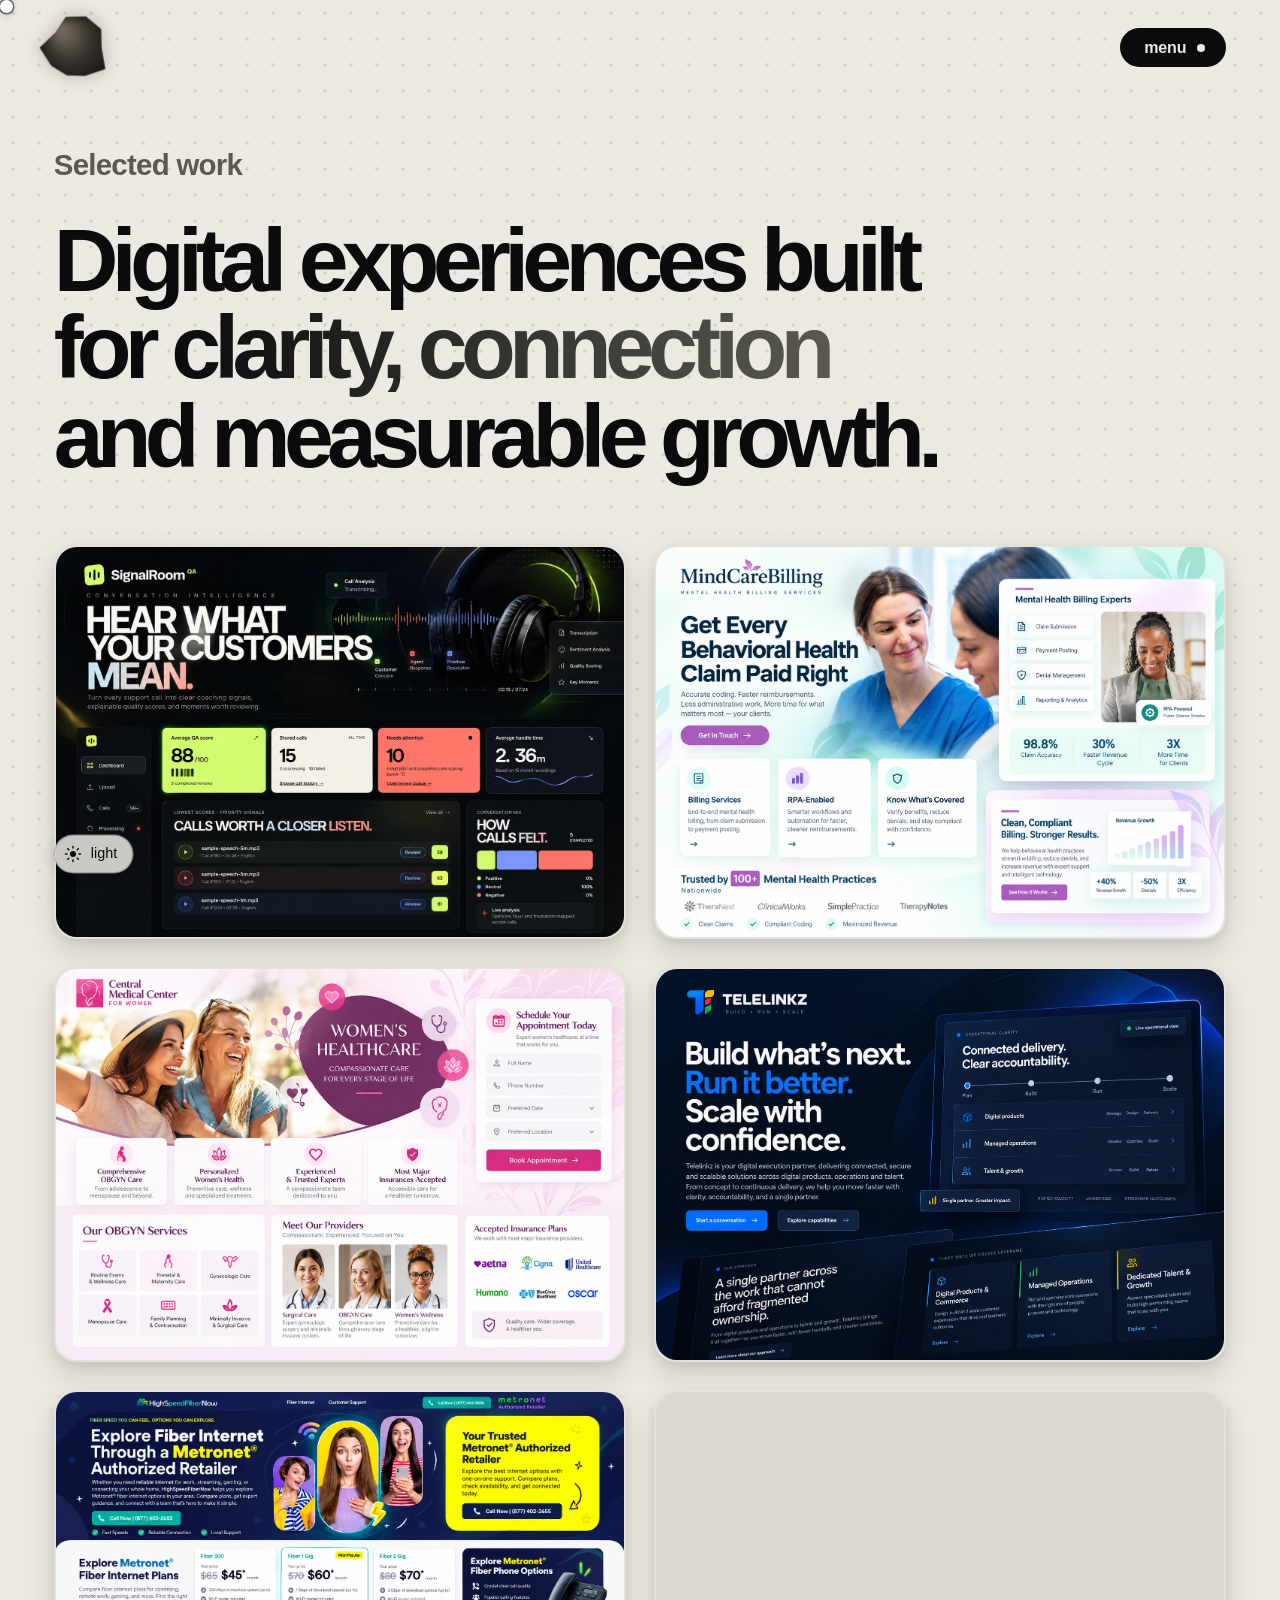
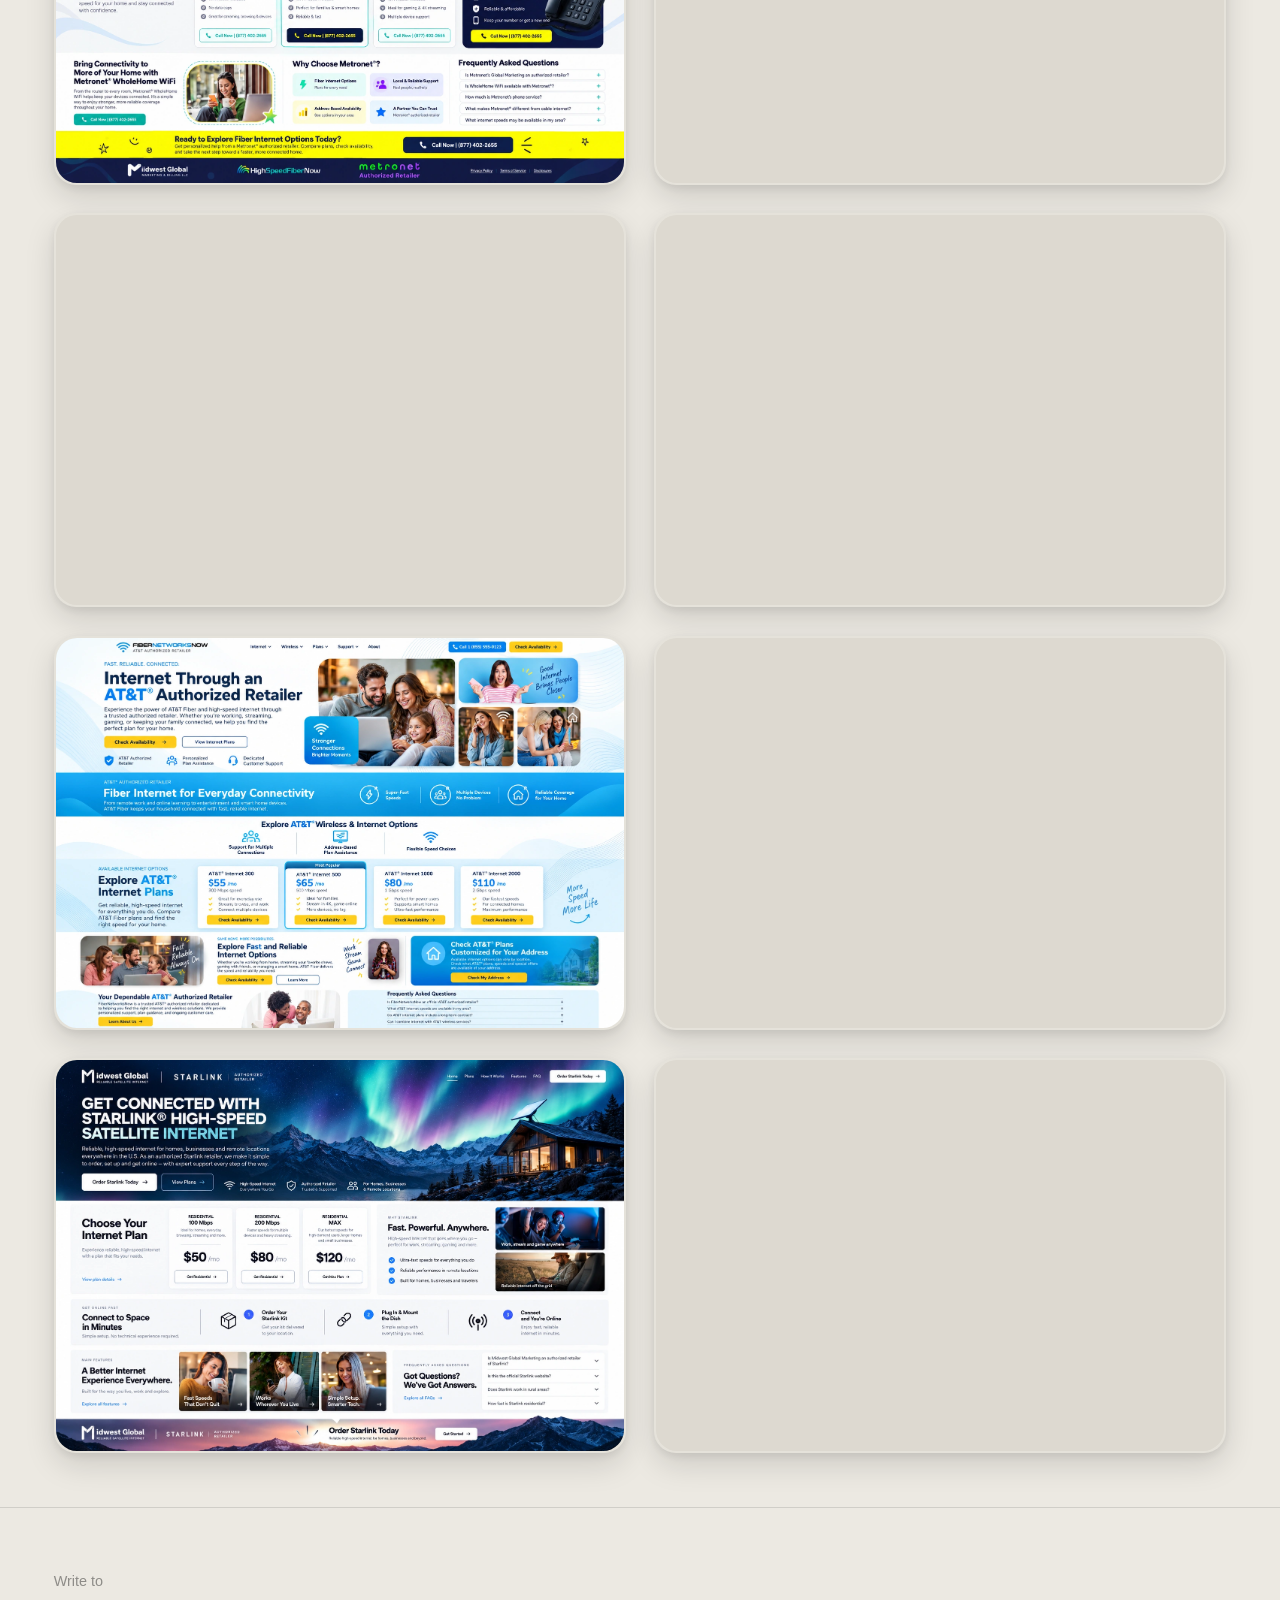
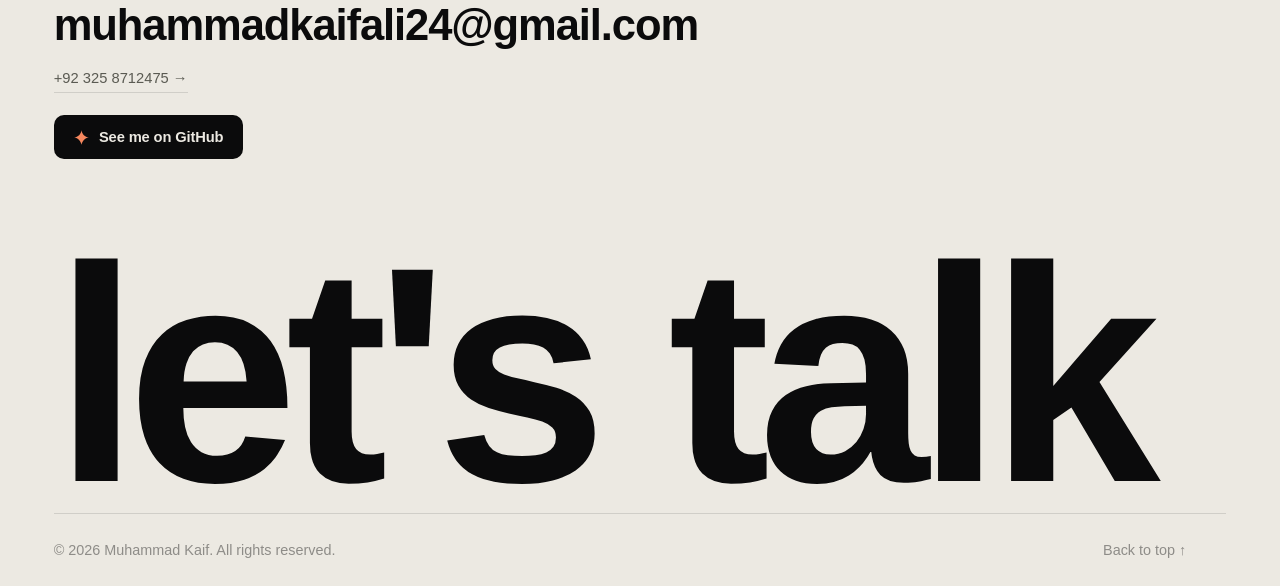
==== work.html @ efaed285 "python structure added within the project python structure added within the project" ====
<!doctype html>
<html lang="en" data-theme="dark">
  <head>
    <meta charset="utf-8" />
    <meta name="viewport" content="width=device-width, initial-scale=1" />
    <meta
      name="description"
      content="Selected web design and front-end development work by Muhammad Kaif."
    />
    <meta name="color-scheme" content="dark light" />
    <title>Selected Work — Muhammad Kaif</title>
    <link rel="icon" type="image/png" sizes="96x96" href="favicon-96.png" />
    <link rel="stylesheet" href="alpha.css" />
  </head>
  <body class="work-page">
    <div id="root">
      <div class="dotgrid" aria-hidden="true">
        <div class="dotgrid__torch">
          <div class="dotgrid__torch-fill"></div>
        </div>
      </div>

      <div class="cursor-dot" aria-hidden="true" data-mode="on">
        <span class="cursor-label"></span>
      </div>

      <div class="nav-blur is-idle" aria-hidden="true" style="--nav-p: 0">
        <div class="nav-blur__layer"></div>
        <div class="nav-blur__layer"></div>
        <div class="nav-blur__layer"></div>
        <span class="nav-blur__scrim"></span>
      </div>

      <header class="menu">
        <a class="menu__brand" href="/" aria-label="Back to home" data-cursor="link">
          <span class="menu__logo-slot" aria-hidden="true"></span>
        </a>
        <div class="menu__right">
          <button
            class="menu__toggle"
            aria-expanded="false"
            aria-label="Open menu"
            data-cursor="link"
          >
            <span class="menu__toggle-label">menu</span><span class="menu__toggle-dot"></span>
          </button>
        </div>
      </header>

      <main class="app-main" id="top">
        <section class="gallery section" id="work" aria-labelledby="work-title">
          <div class="container">
            <div class="gallery__head">
              <span class="eyebrow gallery__label">Selected work</span>
              <h1 class="gallery__statement" id="work-title">
                <span class="stx-line">Digital experiences built</span>
                <span class="stx-line">for <span class="grad-text">clarity, connection</span></span>
                <span class="stx-line">and measurable growth.</span>
              </h1>
            </div>

            <div class="gallery__grid">
              <a
                class="pcard"
                id="signalroom"
                href="assets/signalroom-portfolio.webp"
                target="_blank"
                rel="noopener noreferrer"
                data-cursor="view"
                aria-label="View the SignalRoom QA project preview"
              >
                <div class="pcard__media">
                  <div class="media-ph" style="aspect-ratio: 16 / 11"></div>
                  <img
                    class="pcard__img"
                    src="assets/signalroom-portfolio.webp"
                    alt="SignalRoom QA conversation intelligence dashboard"
                    loading="eager"
                    decoding="async"
                    style="object-position: center top"
                  />
                  <span class="pcard__scrim" aria-hidden="true"></span>
                  <div class="pcard__overlay">
                    <div class="pcard__label">
                      <h2 class="pcard__title">SignalRoom QA</h2>
                      <span class="pcard__cat">Conversation intelligence platform</span>
                    </div>
                    <span class="pcard__arrow" aria-hidden="true">
                      <svg viewBox="0 0 24 24"><path d="M7 17L17 7M9 7h8v8"></path></svg>
                    </span>
                  </div>
                </div>
              </a>

              <a
                class="pcard"
                id="mindcare-billing"
                href="assets/mindcare-portfolio.webp"
                target="_blank"
                rel="noopener noreferrer"
                data-cursor="view"
                aria-label="View the MindCareBilling project preview"
              >
                <div class="pcard__media">
                  <div class="media-ph" style="aspect-ratio: 16 / 11"></div>
                  <img
                    class="pcard__img"
                    src="assets/mindcare-portfolio.webp"
                    alt="MindCareBilling mental health billing services website"
                    loading="eager"
                    decoding="async"
                    style="object-position: center top"
                  />
                  <span class="pcard__scrim" aria-hidden="true"></span>
                  <div class="pcard__overlay">
                    <div class="pcard__label">
                      <h2 class="pcard__title">MindCareBilling</h2>
                      <span class="pcard__cat">Mental health billing experience</span>
                    </div>
                    <span class="pcard__arrow" aria-hidden="true">
                      <svg viewBox="0 0 24 24"><path d="M7 17L17 7M9 7h8v8"></path></svg>
                    </span>
                  </div>
                </div>
              </a>

              <a
                class="pcard"
                id="central-medical-center"
                href="assets/omc-portfolio.webp"
                target="_blank"
                rel="noopener noreferrer"
                data-cursor="view"
                aria-label="View the Central Medical Center for Women project preview"
              >
                <div class="pcard__media">
                  <div class="media-ph" style="aspect-ratio: 16 / 11"></div>
                  <img
                    class="pcard__img"
                    src="assets/omc-portfolio.webp"
                    alt="Central Medical Center for Women healthcare website"
                    loading="lazy"
                    decoding="async"
                    style="object-position: center top"
                  />
                  <span class="pcard__scrim" aria-hidden="true"></span>
                  <div class="pcard__overlay">
                    <div class="pcard__label">
                      <h2 class="pcard__title">Central Medical Center</h2>
                      <span class="pcard__cat">Women’s healthcare and appointments</span>
                    </div>
                    <span class="pcard__arrow" aria-hidden="true">
                      <svg viewBox="0 0 24 24"><path d="M7 17L17 7M9 7h8v8"></path></svg>
                    </span>
                  </div>
                </div>
              </a>

              <a
                class="pcard"
                id="telelinkz"
                href="assets/telelinkz-portfolio.webp"
                target="_blank"
                rel="noopener noreferrer"
                data-cursor="view"
                aria-label="View the Telelinkz project preview"
              >
                <div class="pcard__media">
                  <div class="media-ph" style="aspect-ratio: 16 / 11"></div>
                  <img
                    class="pcard__img"
                    src="assets/telelinkz-portfolio.webp"
                    alt="Telelinkz digital delivery company website"
                    loading="lazy"
                    decoding="async"
                    style="object-position: center top"
                  />
                  <span class="pcard__scrim" aria-hidden="true"></span>
                  <div class="pcard__overlay">
                    <div class="pcard__label">
                      <h2 class="pcard__title">Telelinkz</h2>
                      <span class="pcard__cat">Digital products and operations</span>
                    </div>
                    <span class="pcard__arrow" aria-hidden="true">
                      <svg viewBox="0 0 24 24"><path d="M7 17L17 7M9 7h8v8"></path></svg>
                    </span>
                  </div>
                </div>
              </a>

              <a
                class="pcard"
                id="metronet"
                href="assets/metronet-portfolio.webp"
                target="_blank"
                rel="noopener noreferrer"
                data-cursor="view"
                aria-label="View the Metronet retailer project preview"
              >
                <div class="pcard__media">
                  <div class="media-ph" style="aspect-ratio: 16 / 11"></div>
                  <img
                    class="pcard__img"
                    src="assets/metronet-portfolio.webp"
                    alt="Metronet authorized retailer internet plans website"
                    loading="lazy"
                    decoding="async"
                    style="object-position: center top"
                  />
                  <span class="pcard__scrim" aria-hidden="true"></span>
                  <div class="pcard__overlay">
                    <div class="pcard__label">
                      <h2 class="pcard__title">Metronet Retailer</h2>
                      <span class="pcard__cat">Fiber internet plan comparison</span>
                    </div>
                    <span class="pcard__arrow" aria-hidden="true">
                      <svg viewBox="0 0 24 24"><path d="M7 17L17 7M9 7h8v8"></path></svg>
                    </span>
                  </div>
                </div>
              </a>

              <a
                class="pcard"
                id="midwest-global"
                href="assets/mwest-portfolio.webp"
                target="_blank"
                rel="noopener noreferrer"
                data-cursor="view"
                aria-label="View the Midwest Global project preview"
              >
                <div class="pcard__media">
                  <div class="media-ph" style="aspect-ratio: 16 / 11"></div>
                  <img
                    class="pcard__img"
                    src="assets/mwest-portfolio.webp"
                    alt="Midwest Global digital systems agency website"
                    loading="lazy"
                    decoding="async"
                    style="object-position: center top"
                  />
                  <span class="pcard__scrim" aria-hidden="true"></span>
                  <div class="pcard__overlay">
                    <div class="pcard__label">
                      <h2 class="pcard__title">Midwest Global</h2>
                      <span class="pcard__cat">Digital systems and growth strategy</span>
                    </div>
                    <span class="pcard__arrow" aria-hidden="true">
                      <svg viewBox="0 0 24 24"><path d="M7 17L17 7M9 7h8v8"></path></svg>
                    </span>
                  </div>
                </div>
              </a>

              <a
                class="pcard"
                id="blazing-hog"
                href="assets/blazinghog-portfolio.webp"
                target="_blank"
                rel="noopener noreferrer"
                data-cursor="view"
                aria-label="View the Blazing Hog project preview"
              >
                <div class="pcard__media">
                  <div class="media-ph" style="aspect-ratio: 16 / 11"></div>
                  <img
                    class="pcard__img"
                    src="assets/blazinghog-portfolio.webp"
                    alt="Blazing Hog broadband internet landing page"
                    loading="lazy"
                    decoding="async"
                    style="object-position: center top"
                  />
                  <span class="pcard__scrim" aria-hidden="true"></span>
                  <div class="pcard__overlay">
                    <div class="pcard__label">
                      <h2 class="pcard__title">Blazing Hog</h2>
                      <span class="pcard__cat">Broadband offer landing page</span>
                    </div>
                    <span class="pcard__arrow" aria-hidden="true">
                      <svg viewBox="0 0 24 24"><path d="M7 17L17 7M9 7h8v8"></path></svg>
                    </span>
                  </div>
                </div>
              </a>

              <a
                class="pcard"
                id="brightspeed"
                href="assets/brightspeed-portfolio.webp"
                target="_blank"
                rel="noopener noreferrer"
                data-cursor="view"
                aria-label="View the Brightspeed retailer project preview"
              >
                <div class="pcard__media">
                  <div class="media-ph" style="aspect-ratio: 16 / 11"></div>
                  <img
                    class="pcard__img"
                    src="assets/brightspeed-portfolio.webp"
                    alt="Brightspeed authorized retailer fiber internet website"
                    loading="lazy"
                    decoding="async"
                    style="object-position: center top"
                  />
                  <span class="pcard__scrim" aria-hidden="true"></span>
                  <div class="pcard__overlay">
                    <div class="pcard__label">
                      <h2 class="pcard__title">Brightspeed Retailer</h2>
                      <span class="pcard__cat">Fiber plans and availability</span>
                    </div>
                    <span class="pcard__arrow" aria-hidden="true">
                      <svg viewBox="0 0 24 24"><path d="M7 17L17 7M9 7h8v8"></path></svg>
                    </span>
                  </div>
                </div>
              </a>

              <a
                class="pcard"
                id="att-fiber"
                href="assets/atnt-portfolio.webp"
                target="_blank"
                rel="noopener noreferrer"
                data-cursor="view"
                aria-label="View the AT&amp;T retailer project preview"
              >
                <div class="pcard__media">
                  <div class="media-ph" style="aspect-ratio: 16 / 11"></div>
                  <img
                    class="pcard__img"
                    src="assets/atnt-portfolio.webp"
                    alt="AT&amp;T authorized retailer internet plans website"
                    loading="lazy"
                    decoding="async"
                    style="object-position: center top"
                  />
                  <span class="pcard__scrim" aria-hidden="true"></span>
                  <div class="pcard__overlay">
                    <div class="pcard__label">
                      <h2 class="pcard__title">AT&amp;T Retailer</h2>
                      <span class="pcard__cat">Internet plans and local availability</span>
                    </div>
                    <span class="pcard__arrow" aria-hidden="true">
                      <svg viewBox="0 0 24 24"><path d="M7 17L17 7M9 7h8v8"></path></svg>
                    </span>
                  </div>
                </div>
              </a>

              <a
                class="pcard"
                id="att-fiber"
                href="assets/atnt-portfolio.webp"
                target="_blank"
                rel="noopener noreferrer"
                data-cursor="view"
                aria-label="View the AT&amp;T retailer project preview"
              >
                <div class="pcard__media">
                  <div class="media-ph" style="aspect-ratio: 16 / 11"></div>
                  <img
                    class="pcard__img"
                    src="assets/kinetic-portfolio.webp"
                    alt="AT&amp;T authorized retailer internet plans website"
                    loading="lazy"
                    decoding="async"
                    style="object-position: center top"
                  />
                  <span class="pcard__scrim" aria-hidden="true"></span>
                  <div class="pcard__overlay">
                    <div class="pcard__label">
                      <h2 class="pcard__title">AT&amp;T Retailer</h2>
                      <span class="pcard__cat">Internet plans and local availability</span>
                    </div>
                    <span class="pcard__arrow" aria-hidden="true">
                      <svg viewBox="0 0 24 24"><path d="M7 17L17 7M9 7h8v8"></path></svg>
                    </span>
                  </div>
                </div>
              </a>

              <a
                class="pcard"
                id="att-fiber"
                href="assets/atnt-portfolio.webp"
                target="_blank"
                rel="noopener noreferrer"
                data-cursor="view"
                aria-label="View the AT&amp;T retailer project preview"
              >
                <div class="pcard__media">
                  <div class="media-ph" style="aspect-ratio: 16 / 11"></div>
                  <img
                    class="pcard__img"
                    src="assets/starlink-portfolio.webp"
                    alt="AT&amp;T authorized retailer internet plans website"
                    loading="lazy"
                    decoding="async"
                    style="object-position: center top"
                  />
                  <span class="pcard__scrim" aria-hidden="true"></span>
                  <div class="pcard__overlay">
                    <div class="pcard__label">
                      <h2 class="pcard__title">AT&amp;T Retailer</h2>
                      <span class="pcard__cat">Internet plans and local availability</span>
                    </div>
                    <span class="pcard__arrow" aria-hidden="true">
                      <svg viewBox="0 0 24 24"><path d="M7 17L17 7M9 7h8v8"></path></svg>
                    </span>
                  </div>
                </div>
              </a>

              <a
                class="pcard"
                id="att-fiber"
                href="assets/atnt-portfolio.webp"
                target="_blank"
                rel="noopener noreferrer"
                data-cursor="view"
                aria-label="View the AT&amp;T retailer project preview"
              >
                <div class="pcard__media">
                  <div class="media-ph" style="aspect-ratio: 16 / 11"></div>
                  <img
                    class="pcard__img"
                    src="assets/viasat-portfolio.webp"
                    alt="AT&amp;T authorized retailer internet plans website"
                    loading="lazy"
                    decoding="async"
                    style="object-position: center top"
                  />
                  <span class="pcard__scrim" aria-hidden="true"></span>
                  <div class="pcard__overlay">
                    <div class="pcard__label">
                      <h2 class="pcard__title">AT&amp;T Retailer</h2>
                      <span class="pcard__cat">Internet plans and local availability</span>
                    </div>
                    <span class="pcard__arrow" aria-hidden="true">
                      <svg viewBox="0 0 24 24"><path d="M7 17L17 7M9 7h8v8"></path></svg>
                    </span>
                  </div>
                </div>
              </a>
            </div>
          </div>
        </section>

        <footer class="footer" id="contact">
          <div class="container">
            <div class="footer__top">
              <div>
                <p class="footer__write-label">Write to</p>
                <a href="mailto:muhammadkaifali24@gmail.com" class="footer__email" data-cursor="link">
                  muhammadkaifali24@gmail.com
                </a>
                <a class="footer__start" data-cursor="link" href="tel:+923258712475">
                  +92 325 8712475&nbsp;→
                </a>
                <div class="footer__contra">
                  <a
                    class="footer__contra-btn"
                    href="https://github.com/mkaifali24"
                    target="_blank"
                    rel="noopener noreferrer"
                    data-cursor="link"
                  >
                    <svg class="footer__contra-mark" viewBox="0 0 24 24" aria-hidden="true">
                      <path d="M12 1.6c.9 5.6 4.8 9.5 10.4 10.4C16.8 12.9 12.9 16.8 12 22.4 11.1 16.8 7.2 12.9 1.6 12 7.2 11.1 11.1 7.2 12 1.6z"></path>
                    </svg>
                    See me on GitHub
                  </a>
                </div>
              </div>
            </div>
          </div>
          <div class="footer__headline-wrap" aria-label="let's talk">
            <span class="footer__headline-mask">
              <span class="mask-line footer__headline"><span class="mask-inner">let's talk</span></span>
            </span>
          </div>
          <div class="container">
            <div class="footer__bar">
              <p class="footer__copy">© 2026 Muhammad Kaif. All rights reserved.</p>
              <button class="footer__back-top" data-cursor="link" aria-label="Back to top">
                Back to top&nbsp;↑
              </button>
            </div>
          </div>
        </footer>
      </main>

      <span id="blob-header-anchor" class="blob-anchor" aria-hidden="true"></span>
      <div class="floating-blob" aria-hidden="true" style="width: 120px; height: 120px">
        <span class="floating-blob__canvas is-live">
          <canvas width="150" height="150"></canvas>
        </span>
      </div>

      <div class="theme-dock">
        <button
          class="theme-toggle"
          data-cursor="link"
          aria-label="Theme: dark. Click to change."
          title="Theme: dark"
        >
          <span class="theme-toggle__icon" aria-hidden="true">
            <svg class="theme-toggle__symbol theme-toggle__symbol--moon" viewBox="0 0 24 24" fill="none">
              <path d="M20.3 15.1A8.7 8.7 0 0 1 8.9 3.7 8.7 8.7 0 1 0 20.3 15.1Z" fill="currentColor"></path>
            </svg>
            <svg class="theme-toggle__symbol theme-toggle__symbol--sun" viewBox="0 0 24 24" fill="none">
              <circle cx="12" cy="12" r="4" fill="currentColor"></circle>
              <path d="M12 2v2M12 20v2M4.93 4.93l1.42 1.42M17.65 17.65l1.42 1.42M2 12h2M20 12h2M4.93 19.07l1.42-1.42M17.65 6.35l1.42-1.42" stroke="currentColor" stroke-width="2" stroke-linecap="round"></path>
            </svg>
          </span>
          <span class="theme-toggle__label">dark</span>
        </button>
      </div>
    </div>
    <script src="alpha.js"></script>
  </body>
</html>
---- alpha.css ----
.cursor-dot {
  position: fixed;
  top: 0;
  left: 0;
  z-index: var(--z-cursor);
  pointer-events: none;
  will-change: transform, opacity;
}

.cursor-dot {
  width: 13px;
  height: 13px;
  border-radius: var(--r-pill);
  background: #fff;
  color: var(--bg);
  display: grid;
  place-items: center;
  mix-blend-mode: normal;
  box-shadow:
    0 0 0 1.5px #0c0c0e8c,
    0 2px 8px #00000038;
  transition:
    width 0.42s var(--ease-out),
    height 0.42s var(--ease-out),
    border-radius 0.42s var(--ease-out),
    background 0.3s var(--ease-out);
}

.cursor-dot.is-down {
  transform-origin: center;
}

.cursor-dot[data-mode="grab"] {
  width: 40px;
  height: 40px;
  border-radius: var(--r-pill);
  mix-blend-mode: normal;
  background: transparent;
  border: 2px solid #ffffff;
  box-shadow:
    0 0 0 6px #ffffff1f,
    0 2px 12px #00000059;
}

.cursor-dot[data-mode="grab"]:after {
  content: "";
  width: 5px;
  height: 5px;
  border-radius: var(--r-pill);
  background: #fff;
}

.cursor-dot[data-mode="grab"].is-down {
  border-color: #fff;
  box-shadow:
    0 0 0 9px #ffffff2e,
    0 2px 12px #00000059;
}

.cursor-dot[data-mode="view"],
.cursor-dot[data-mode="play"],
.cursor-dot[data-mode="drag"] {
  width: 84px;
  height: 42px;
  border-radius: var(--r-pill);
  background: var(--ov-bg);
  color: var(--ov-ink);
  mix-blend-mode: normal;
  box-shadow: 0 8px 26px #00000057;
}

.cursor-label {
  font-family: var(--font-display);
  font-size: 1.08rem;
  font-weight: 600;
  letter-spacing: -0.01em;
  text-transform: lowercase;
  color: var(--ov-ink);
  opacity: 0;
  transform: scale(0.6);
  transition:
    opacity 0.3s var(--ease-out),
    transform 0.45s var(--ease-out);
}

.cursor-dot[data-mode="view"] .cursor-label,
.cursor-dot[data-mode="play"] .cursor-label,
.cursor-dot[data-mode="drag"] .cursor-label {
  opacity: 1;
  transform: scale(1);
}

.dotgrid {
  position: fixed;
  top: 0;
  right: 0;
  bottom: 0;
  left: 0;
  z-index: var(--z-bg);
  pointer-events: none;
  overflow: hidden;
  --dot-size: 1.4px;
  --dot-gap: 26px;
  background-image: radial-gradient(
    circle,
    var(--dot) var(--dot-size),
    transparent calc(var(--dot-size) + 0.6px)
  );
  background-size: var(--dot-gap) var(--dot-gap);
  background-position: 0 0;
  -webkit-mask-image: radial-gradient(125% 125% at 50% 40%, #000 55%, transparent 100%);
  mask-image: radial-gradient(125% 125% at 50% 40%, #000 55%, transparent 100%);
  transform: translateZ(0);
}

.dotgrid__torch {
  position: absolute;
  top: 0;
  left: 0;
  width: 520px;
  height: 520px;
  overflow: hidden;
  -webkit-mask-image: radial-gradient(
    circle at 50% 50%,
    #000 0%,
    rgba(0, 0, 0, 0.35) 46%,
    transparent 70%
  );
  mask-image: radial-gradient(circle at 50% 50%, #000 0%, rgba(0, 0, 0, 0.35) 46%, transparent 70%);
  transform: translate3d(-9999px, -9999px, 0);
  will-change: transform;
}

.dotgrid__torch-fill {
  position: absolute;
  top: 0;
  left: 0;
  background-image: radial-gradient(
    circle,
    var(--dot-bright) var(--dot-size),
    transparent calc(var(--dot-size) + 0.6px)
  );
  background-size: var(--dot-gap) var(--dot-gap);
  background-position: 0 0;
  transform: translate3d(9479px, 9479px, 0);
  will-change: transform;
}

@media (prefers-reduced-motion: reduce) {
  .dotgrid__torch {
    display: none;
  }
}

@media (hover: none), (pointer: coarse) {
  .dotgrid__torch {
    display: none;
  }
}

.theme-dock {
  position: fixed;
  left: var(--gutter);
  bottom: clamp(1rem, 3vh, 2rem);
  z-index: 90;
  transform: translateY(calc(var(--dock-lift, 0px) * -1));
}

.theme-toggle {
  display: inline-flex;
  align-items: center;
  height: 38px;
  min-width: 38px;
  padding: 0;
  border-radius: var(--r-pill);
  border: 1px solid color-mix(in srgb, var(--text) 18%, transparent);
  background: color-mix(in srgb, var(--bg) 85%, transparent);
  backdrop-filter: blur(12px) saturate(1.1);
  -webkit-backdrop-filter: blur(12px) saturate(1.1);
  color: var(--text);
  box-shadow:
    0 2px 14px #00000029,
    0 0 0 0.5px color-mix(in srgb, var(--bg) 55%, transparent);
  font-family: var(--font-label);
  font-size: var(--fs-sm);
  font-weight: 500;
  line-height: 1;
  transition:
    color var(--dur-1) var(--ease-out),
    border-color var(--dur-1) var(--ease-out),
    transform var(--dur-1) var(--ease-out);
}

.theme-toggle:hover {
  border-color: color-mix(in srgb, var(--text) 45%, transparent);
  transform: translateY(-1px);
}

.theme-toggle__icon {
  width: 36px;
  height: 36px;
  flex: none;
  display: grid;
  place-items: center;
}

.theme-toggle__symbol {
  grid-area: 1 / 1;
  width: 18px;
  height: 18px;
  color: var(--text);
  transition:
    opacity var(--dur-1) var(--ease-out),
    transform var(--dur-1) var(--ease-out);
}

[data-theme="dark"] .theme-toggle__symbol--sun,
[data-theme="light"] .theme-toggle__symbol--moon {
  opacity: 0;
  transform: scale(0.65) rotate(-24deg);
}

[data-theme="dark"] .theme-toggle__symbol--moon,
[data-theme="light"] .theme-toggle__symbol--sun {
  opacity: 1;
  transform: scale(1) rotate(0);
}

.theme-toggle__label {
  max-width: 5.5rem;
  opacity: 1;
  overflow: hidden;
  white-space: nowrap;
  padding-right: 0.9rem;
  line-height: 1.35;
}

@media (hover: none), (pointer: coarse) {
  .theme-toggle {
    -webkit-backdrop-filter: none;
    backdrop-filter: none;
    background: color-mix(in srgb, var(--bg) 95%, transparent);
  }
}

.blob-anchor {
  position: fixed;
  top: clamp(1.1rem, 2vw, 1.8rem);
  left: var(--gutter);
  width: 44px;
  height: 44px;
  pointer-events: none;
  visibility: hidden;
}

.floating-blob {
  position: fixed;
  top: 0;
  left: 0;
  z-index: 96;
  pointer-events: none;
  transform: translate3d(-300px, -300px, 0);
  transform-origin: center center;
  will-change: transform;
  isolation: isolate;
}

.floating-blob__fallback {
  display: block;
  position: absolute;
  left: 50%;
  top: 50%;
  width: 50%;
  height: 50%;
  transform: translate(-50%, -50%);
  border-radius: 50%;
  background: radial-gradient(circle at 38% 32%, #f6f3ec, #b3aa9b 55%, #6f6456);
  opacity: 0.85;
  -webkit-mask: radial-gradient(circle, #000 0%, #000 72%, transparent 96%);
  mask: radial-gradient(circle, #000 0%, #000 72%, transparent 96%);
  filter: blur(1px);
  animation: blob-fallback-in 0.4s var(--ease-out, ease-out) both;
}

@keyframes blob-fallback-in {
  0% {
    opacity: 0;
  }
}

[data-theme="light"] .floating-blob__fallback {
  background: radial-gradient(circle at 38% 32%, #544c41, #33302a 55%, #1b1a18);
  opacity: 0.9;
}

.floating-blob__canvas {
  position: absolute;
  top: 0;
  right: 0;
  bottom: 0;
  left: 0;
  z-index: 1;
  pointer-events: auto;
  cursor: pointer;
  opacity: 0;
  transition: opacity 0.55s var(--ease-out, ease-out);
}

.floating-blob__canvas.is-live {
  opacity: 1;
}

.floating-blob__canvas canvas {
  width: 100% !important;
  height: 100% !important;
}

@media (max-width: 640px) {
  .floating-blob__canvas,
  .floating-blob__fallback {
    transform: scale(0.62);
  }
}

.legal {
  min-height: 100svh;
  padding-top: clamp(1.2rem, 3vh, 2.2rem);
  padding-bottom: clamp(3rem, 8vh, 6rem);
}

.legal__bar {
  display: flex;
  align-items: center;
  justify-content: space-between;
  padding-block: 0.6rem;
}

.legal__back {
  margin-left: calc(44px + 0.9rem);
  font-family: var(--font-label);
  font-size: var(--fs-sm);
  font-weight: 500;
  color: var(--text);
  text-decoration: none;
  transition: opacity var(--dur-1) var(--ease-out);
}

.legal__back:hover {
  opacity: 0.65;
}

.legal__contact {
  text-decoration: none;
}

.legal__head {
  margin-top: clamp(3.5rem, 10vh, 7rem);
  max-width: 46rem;
}

.legal__title {
  font-family: var(--font-display);
  font-size: clamp(2.6rem, 6.5vw, 4.8rem);
  letter-spacing: var(--tracking-tight, -0.02em);
  line-height: 1.02;
  margin-top: 0.9rem;
  text-wrap: balance;
}

.legal__updated {
  margin-top: 1.1rem;
  font-size: var(--fs-sm);
  color: var(--text-dim);
}

.legal__body {
  margin-top: clamp(2.5rem, 6vh, 4rem);
  max-width: 42rem;
  display: grid;
  gap: clamp(1.8rem, 4vh, 2.6rem);
}

.legal__body h2 {
  font-family: var(--font-label);
  font-size: var(--fs-sm);
  font-weight: 500;
  color: var(--text-dim);
  margin-bottom: 0.55rem;
}

.legal__body p {
  font-size: clamp(1rem, 1.25vw, 1.15rem);
  line-height: 1.65;
  color: var(--text);
}

.legal__body p + p {
  margin-top: 0.7rem;
}

.legal__body a {
  color: var(--text);
  text-decoration: underline;
  text-underline-offset: 3px;
  text-decoration-color: color-mix(in srgb, var(--text) 35%, transparent);
  transition: text-decoration-color var(--dur-1) var(--ease-out);
}

.legal__body a:hover {
  text-decoration-color: var(--text);
}

.legal__body code {
  font-family:
    ui-monospace,
    SF Mono,
    Menlo,
    monospace;
  font-size: 0.9em;
  padding: 0.1em 0.4em;
  border-radius: 6px;
  border: 1px solid var(--line);
  background: color-mix(in srgb, var(--text) 6%, transparent);
}

.legal__foot {
  margin-top: clamp(4rem, 10vh, 7rem);
  padding-top: 1.2rem;
  border-top: 1px solid var(--line);
  display: flex;
  align-items: center;
  justify-content: space-between;
  gap: 1rem;
}

.legal__copy {
  font-size: var(--fs-sm);
  color: var(--text-dim);
}

.nav-blur {
  position: fixed;
  top: 0;
  left: 0;
  right: 0;
  height: clamp(9rem, 17vh, 13.5rem);
  z-index: 70;
  pointer-events: none;
  background-image: linear-gradient(
    to bottom,
    color-mix(in srgb, var(--bg) 4%, transparent) 0%,
    color-mix(in srgb, var(--bg) 4%, transparent) 38%,
    color-mix(in srgb, var(--bg) 2.2%, transparent) 56%,
    color-mix(in srgb, var(--bg) 0.8%, transparent) 70%,
    transparent 80%
  );
  opacity: var(--nav-p, 0);
  transition:
    opacity 0.16s linear,
    visibility 0s linear 0s;
  visibility: visible;
}

.nav-blur.is-hidden {
  opacity: 0;
  visibility: hidden;
}

.nav-blur.is-idle {
  visibility: hidden;
  transition:
    opacity 0.16s linear,
    visibility 0s linear 0.2s;
}

.nav-blur__layer {
  position: absolute;
  top: 0;
  right: 0;
  bottom: 0;
  left: 0;
  -webkit-mask-repeat: no-repeat;
  mask-repeat: no-repeat;
  -webkit-mask-size: 100% 100%;
  mask-size: 100% 100%;
}

.nav-blur__layer:nth-child(1) {
  -webkit-backdrop-filter: blur(5px);
  backdrop-filter: blur(5px);
  -webkit-mask-image: linear-gradient(
    to bottom,
    #000 0%,
    #000 34%,
    rgba(0, 0, 0, 0.72) 48%,
    rgba(0, 0, 0, 0.42) 60%,
    rgba(0, 0, 0, 0.18) 70%,
    rgba(0, 0, 0, 0.06) 78%,
    rgba(0, 0, 0, 0.02) 85%,
    rgba(0, 0, 0, 0.006) 90%,
    transparent 94%
  );
  mask-image: linear-gradient(
    to bottom,
    #000 0%,
    #000 34%,
    rgba(0, 0, 0, 0.72) 48%,
    rgba(0, 0, 0, 0.42) 60%,
    rgba(0, 0, 0, 0.18) 70%,
    rgba(0, 0, 0, 0.06) 78%,
    rgba(0, 0, 0, 0.02) 85%,
    rgba(0, 0, 0, 0.006) 90%,
    transparent 94%
  );
}

.nav-blur__layer:nth-child(2) {
  -webkit-backdrop-filter: blur(7px);
  backdrop-filter: blur(7px);
  -webkit-mask-image: linear-gradient(
    to bottom,
    #000 0%,
    #000 20%,
    rgba(0, 0, 0, 0.68) 34%,
    rgba(0, 0, 0, 0.36) 46%,
    rgba(0, 0, 0, 0.14) 58%,
    rgba(0, 0, 0, 0.05) 67%,
    rgba(0, 0, 0, 0.015) 74%,
    rgba(0, 0, 0, 0.004) 80%,
    transparent 85%
  );
  mask-image: linear-gradient(
    to bottom,
    #000 0%,
    #000 20%,
    rgba(0, 0, 0, 0.68) 34%,
    rgba(0, 0, 0, 0.36) 46%,
    rgba(0, 0, 0, 0.14) 58%,
    rgba(0, 0, 0, 0.05) 67%,
    rgba(0, 0, 0, 0.015) 74%,
    rgba(0, 0, 0, 0.004) 80%,
    transparent 85%
  );
}

.nav-blur__layer:nth-child(3) {
  -webkit-backdrop-filter: blur(9px);
  backdrop-filter: blur(9px);
  -webkit-mask-image: linear-gradient(
    to bottom,
    #000 0%,
    #000 8%,
    rgba(0, 0, 0, 0.64) 20%,
    rgba(0, 0, 0, 0.32) 32%,
    rgba(0, 0, 0, 0.12) 43%,
    rgba(0, 0, 0, 0.04) 52%,
    rgba(0, 0, 0, 0.012) 59%,
    rgba(0, 0, 0, 0.003) 65%,
    transparent 70%
  );
  mask-image: linear-gradient(
    to bottom,
    #000 0%,
    #000 8%,
    rgba(0, 0, 0, 0.64) 20%,
    rgba(0, 0, 0, 0.32) 32%,
    rgba(0, 0, 0, 0.12) 43%,
    rgba(0, 0, 0, 0.04) 52%,
    rgba(0, 0, 0, 0.012) 59%,
    rgba(0, 0, 0, 0.003) 65%,
    transparent 70%
  );
}

.nav-blur__scrim {
  position: absolute;
  top: 0;
  right: 0;
  bottom: 0;
  left: 0;
  background: linear-gradient(
    to bottom,
    color-mix(in srgb, var(--bg) 52%, transparent) 0%,
    color-mix(in srgb, var(--bg) 30%, transparent) 34%,
    color-mix(in srgb, var(--bg) 12%, transparent) 56%,
    color-mix(in srgb, var(--bg) 4%, transparent) 72%,
    color-mix(in srgb, var(--bg) 1%, transparent) 82%,
    transparent 90%
  );
}

.menu {
  position: fixed;
  top: 0;
  left: 0;
  width: 100%;
  z-index: var(--z-nav);
  display: flex;
  align-items: center;
  justify-content: space-between;
  padding: clamp(1.1rem, 2vw, 1.8rem) var(--gutter);
  pointer-events: none;
}

.menu > * {
  pointer-events: auto;
}

.menu--open {
  z-index: calc(var(--z-overlay) + 5);
}

.menu__brand {
  display: inline-flex;
  align-items: center;
}

.menu__logo-slot {
  display: block;
  width: 44px;
  height: 44px;
}

.menu__right {
  display: inline-flex;
  align-items: center;
  gap: 0.7rem;
}

.menu__toggle {
  display: inline-flex;
  align-items: center;
  gap: 0.7rem;
  padding: 0.72rem 1.3rem 0.72rem 1.5rem;
  border-radius: var(--r-pill);
  background: var(--text);
  color: var(--bg);
  font-family: var(--font-display);
  font-weight: 600;
  font-size: 1rem;
  letter-spacing: -0.01em;
  line-height: 1;
  transition:
    transform var(--dur-1) var(--ease-out),
    background var(--dur-1) var(--ease-out);
}

.menu__toggle:hover {
  transform: translateY(-1px);
}

.menu__toggle.is-open {
  background: var(--bg-3);
  color: var(--text);
}

.menu__toggle-dot {
  width: 8px;
  height: 8px;
  border-radius: 50%;
  background: var(--bg);
  transition: background var(--dur-1) var(--ease-out);
}

.menu__toggle.is-open .menu__toggle-dot {
  background: var(--text);
}

.menu-overlay {
  position: fixed;
  top: 0;
  right: 0;
  bottom: 0;
  left: 0;
  z-index: var(--z-overlay);
  background: var(--bg-1);
  border-bottom: 1px solid var(--line);
  overflow-y: auto;
  overscroll-behavior: contain;
  background-image: radial-gradient(var(--dot) 1px, transparent 1px);
  background-size: 28px 28px;
}

.menu-overlay__inner {
  width: 100%;
  min-height: 100svh;
  display: flex;
  flex-direction: column;
  justify-content: center;
  padding-top: var(--header-h);
  padding-bottom: clamp(1.4rem, 4vh, 3rem);
}

.menu-overlay__list {
  display: flex;
  flex-direction: column;
}

.menu-overlay__item {
  border-top: 1px solid var(--line-soft);
}

.menu-overlay__item:last-child {
  border-bottom: 1px solid var(--line-soft);
}

.menu-overlay__link {
  display: flex;
  align-items: baseline;
  gap: clamp(1rem, 2vw, 1.8rem);
  padding: clamp(0.5rem, 1.6vh, 1.4rem) 0;
}

.menu-overlay__idx {
  font-family: var(--font-label);
  font-size: clamp(0.85rem, 1vw, 1.1rem);
  color: var(--text-faint);
  align-self: flex-start;
  padding-top: 0.7em;
}

.menu-overlay__word-wrap {
  display: inline-block;
  overflow: hidden;
  font-size: clamp(2rem, min(9vw, 10.5vh), 8rem);
  padding-right: 0.18em;
  padding-bottom: 0.08em;
}

.menu-overlay__word {
  display: inline-block;
  font-family: var(--font-display);
  font-weight: 600;
  font-size: 1em;
  line-height: 1;
  letter-spacing: var(--tracking-headline);
  color: var(--text);
  transition:
    transform 0.5s var(--ease-out),
    color var(--dur-1) var(--ease-out);
  will-change: transform;
}

.menu-overlay__link:hover .menu-overlay__word {
  transform: translate(0.7rem);
  color: var(--text-dim);
}

.menu-overlay__foot {
  margin-top: clamp(1.4rem, 3.5vh, 3rem);
  display: flex;
  justify-content: space-between;
  align-items: center;
  flex-wrap: wrap;
  gap: 1rem;
}

.menu-overlay__email {
  font-size: var(--fs-lg);
  font-family: var(--font-display);
  font-weight: 500;
  letter-spacing: -0.02em;
  color: var(--text);
  border-bottom: 1px solid var(--line-strong);
  padding-bottom: 3px;
  transition: border-color var(--dur-1) var(--ease-out);
}

.menu-overlay__email:hover {
  border-color: var(--text);
}

.menu-overlay__socials {
  display: flex;
  gap: 1.6rem;
}

.menu-overlay__socials a {
  font-size: var(--fs-md);
  color: var(--text-dim);
  transition: color var(--dur-1) var(--ease-out);
}

.menu-overlay__socials a:hover {
  color: var(--text);
}

@media (max-width: 640px) {
  .menu-overlay__word-wrap {
    font-size: clamp(2.2rem, min(15vw, 11vh), 5rem);
  }
}

@media (max-height: 700px) {
  .menu-overlay__word-wrap {
    font-size: clamp(1.9rem, 9vh, 4.5rem);
  }

  .menu-overlay__link {
    padding-block: clamp(0.4rem, 1.4vh, 1rem);
  }

  .menu-overlay__foot {
    margin-top: clamp(1.2rem, 3vh, 2.4rem);
  }
}

.refresh-btn {
  position: absolute;
  bottom: 0.55rem;
  right: 0.55rem;
  z-index: 4;
  display: grid;
  place-items: center;
  width: 30px;
  height: 30px;
  padding: 0;
  border: none;
  border-radius: 50%;
  color: var(--bg);
  background: var(--text);
  cursor: pointer;
  outline: none;
  -webkit-tap-highlight-color: transparent;
  transition:
    opacity var(--dur-1) var(--ease-out),
    background var(--dur-1) var(--ease-out);
}

.refresh-btn:disabled {
  cursor: default;
}

.refresh-btn.is-busy {
  opacity: 0.9;
}

.refresh-btn__mark {
  display: block;
}

.refresh-btn__spinner {
  width: 14px;
  height: 14px;
  border-radius: 50%;
  border: 2px solid rgba(0, 0, 0, 0.22);
  border-top-color: currentColor;
  animation: refreshSpin 0.7s linear infinite;
}

[data-theme="light"] .refresh-btn__spinner {
  border-color: #ffffff52;
  border-top-color: currentColor;
}

@keyframes refreshSpin {
  to {
    transform: rotate(360deg);
  }
}

@media (prefers-reduced-motion: reduce) {
  .refresh-btn {
    transition: none;
  }

  .refresh-btn__spinner {
    animation: refreshSpin 1.1s linear infinite;
  }
}

.gen-ring {
  position: absolute;
  top: -1.5px;
  right: -1.5px;
  bottom: -1.5px;
  left: -1.5px;
  z-index: 7;
  border-radius: calc(var(--r-card, 14px) + 1.5px);
  pointer-events: none;
  overflow: hidden;
  -webkit-mask:
    linear-gradient(#000 0 0) content-box,
    linear-gradient(#000 0 0);
  -webkit-mask-composite: xor;
  mask:
    linear-gradient(#000 0 0) content-box,
    linear-gradient(#000 0 0);
  mask-composite: exclude;
  padding: 2px;
  opacity: 1;
  transition: opacity 0.55s var(--ease-out);
}

.gen-ring__spin {
  position: absolute;
  top: 0;
  right: 0;
  bottom: 0;
  left: 0;
  display: block;
  background: conic-gradient(
    from 0deg,
    transparent 0deg,
    transparent 132deg,
    #e5a23c 152deg,
    #f0cf94 170deg,
    #f4ecd6 188deg,
    #9bdcc8 206deg,
    #74cdba 224deg,
    transparent 246deg,
    transparent 360deg
  );
  transform: scale(3.2) rotate(0);
  animation: genSpin var(--gen-dur, 2.4s) linear infinite;
  animation-delay: var(--gen-delay, 0s);
  will-change: transform;
}

@keyframes genSpin {
  to {
    transform: scale(3.2) rotate(360deg);
  }
}

.cnode__frame-wrap.is-gen-out .gen-ring {
  opacity: 0;
}

.gen-overlay {
  position: absolute;
  top: 0;
  right: 0;
  bottom: 0;
  left: 0;
  z-index: 5;
  pointer-events: none;
  overflow: hidden;
  border-radius: inherit;
}

.gen-overlay__veil {
  position: absolute;
  top: 0;
  right: 0;
  bottom: 0;
  left: 0;
  display: block;
  background: #08080a47;
  animation: genVeilBreath 2.2s var(--ease-inout) infinite;
}

[data-theme="light"] .gen-overlay__veil {
  background: #e4e2da57;
}

@keyframes genVeilBreath {
  0%,
  to {
    opacity: 0.8;
  }

  50% {
    opacity: 1;
  }
}

.cnode__frame--model .m3d {
  transition:
    filter 0.55s var(--ease-out),
    opacity 0.55s var(--ease-out);
}

.cnode__frame-wrap.is-busy .cnode__frame--model .m3d {
  filter: blur(7px) saturate(0.35);
  opacity: 0.55;
}

.cnode__frame--music .music-eq {
  transition: filter 0.5s var(--ease-out);
}

.cnode__frame-wrap.is-busy .cnode__frame--music .music-eq {
  filter: blur(6px) saturate(0.4);
}

.cnode__frame--palette .palette {
  transition: filter 0.5s var(--ease-out);
}

.cnode__frame-wrap.is-busy .cnode__frame--palette .palette {
  filter: blur(8px) saturate(0.5);
}

.cnode__frame--type .typespec {
  transition: filter 0.5s var(--ease-out);
}

.cnode__frame-wrap.is-busy .cnode__frame--type .typespec {
  filter: blur(6px) saturate(0.5);
}

@media (prefers-reduced-motion: reduce) {
  .gen-ring__spin {
    animation: none;
  }

  .gen-ring {
    opacity: 0.6;
  }

  .gen-overlay__veil {
    animation: none;
  }
}

.cmp {
  --cmp-line: rgba(237, 237, 232, 0.16);
  --cmp-line-hi: rgba(237, 237, 232, 0.42);
  --cmp-ink: #edede8;
  --cmp-dim: #9c9c95;
  width: 100%;
}

.cmp__stage {
  position: relative;
  width: 100%;
  aspect-ratio: 16 / 9;
  overflow: hidden;
  border-radius: var(--r-card);
  background: #070708;
  border: 1px solid var(--cmp-line);
  touch-action: none;
  -webkit-user-select: none;
  user-select: none;
  isolation: isolate;
}

.cmp__stage[data-mode="wipe"] {
  cursor: ew-resize;
}

.cmp__src {
  position: absolute;
  top: 0;
  right: 0;
  bottom: 0;
  left: 0;
  width: 100%;
  height: 100%;
  object-fit: cover;
  opacity: 0;
  pointer-events: none;
}

.cmp__canvas {
  display: block;
  width: 100%;
  height: 100%;
  object-fit: cover;
}

.cmp__seam {
  position: absolute;
  left: var(--cmp-wipe, 50%);
  top: 0;
  bottom: 0;
  width: 2px;
  margin-left: -1px;
  background: linear-gradient(to bottom, #edede826, #edede8eb 12%, #edede8eb 88%, #edede826);
  box-shadow: 0 0 18px #0000008c;
  pointer-events: none;
  z-index: 3;
}

.cmp__handle {
  position: absolute;
  left: var(--cmp-wipe, 50%);
  top: 50%;
  width: 56px;
  height: 56px;
  margin: -28px 0 0 -28px;
  z-index: 4;
  display: grid;
  place-items: center;
  border-radius: 50%;
  background: var(--ov-bg);
  color: var(--ov-ink);
  box-shadow: 0 6px 26px #00000080;
  cursor: ew-resize;
  transition:
    transform var(--dur-2) var(--ease-out),
    opacity var(--dur-2) var(--ease-out),
    box-shadow var(--dur-1) var(--ease-out);
}

.cmp__handle:hover {
  transform: scale(1.06);
}

.cmp__handle[data-hidden] {
  opacity: 0;
  pointer-events: none;
  transform: scale(0.8);
}

.cmp__handle:focus-visible {
  outline: none;
  box-shadow:
    0 6px 26px #00000080,
    0 0 0 3px var(--ov-bg),
    0 0 0 6px #0000008c;
}

.cmp__handle-grip svg {
  width: 22px;
  height: 22px;
  display: block;
  fill: none;
  stroke: currentColor;
  stroke-width: 2;
  stroke-linecap: round;
  stroke-linejoin: round;
}

.cmp__edge {
  position: absolute;
  bottom: 14px;
  z-index: 3;
  padding: 5px 11px;
  border-radius: var(--r-pill);
  font-size: var(--fs-micro);
  letter-spacing: var(--tracking-caps);
  text-transform: uppercase;
  background: #0808099e;
  border: 1px solid var(--ov-line);
  color: var(--ov-text);
  -webkit-backdrop-filter: blur(8px);
  backdrop-filter: blur(8px);
  pointer-events: none;
}

.cmp__edge--l {
  left: 14px;
}

.cmp__edge--r {
  right: 14px;
}

.cmp__bigplay {
  position: absolute;
  top: 0;
  right: 0;
  bottom: 0;
  left: 0;
  z-index: 5;
  display: grid;
  place-items: center;
  gap: 0;
  border: 0;
  background: #06060757;
  color: var(--ov-text);
  cursor: pointer;
  font: inherit;
}

.cmp__bigplay svg {
  grid-area: 1 / 1;
  width: 26px;
  height: 26px;
  fill: var(--ov-ink);
  transform: translate(1px);
}

.cmp__bigplay-ring {
  grid-area: 1 / 1;
  width: 74px;
  height: 74px;
  border-radius: 50%;
  background: var(--ov-bg);
  box-shadow: 0 10px 40px #00000080;
  transition: transform var(--dur-1) var(--ease-out);
}

.cmp__bigplay:hover .cmp__bigplay-ring {
  transform: scale(1.07);
}

.cmp__bigplay em {
  position: absolute;
  bottom: 22%;
  font-style: normal;
  font-size: var(--fs-micro);
  letter-spacing: var(--tracking-caps);
  text-transform: uppercase;
  color: var(--ov-text-dim);
}

.cmp__bar {
  display: flex;
  align-items: center;
  gap: clamp(0.6rem, 1.4vw, 1.1rem);
  margin-top: 0.9rem;
  flex-wrap: wrap;
}

.cmp__btn {
  flex: none;
  width: 38px;
  height: 38px;
  display: grid;
  place-items: center;
  border-radius: 50%;
  border: 1px solid var(--line);
  background: var(--bg-2);
  color: var(--text);
  cursor: pointer;
  transition:
    background var(--dur-1) var(--ease-out),
    border-color var(--dur-1) var(--ease-out);
}

.cmp__btn:hover {
  background: var(--bg-3);
  border-color: var(--line-strong);
}

.cmp__btn svg {
  width: 17px;
  height: 17px;
  fill: currentColor;
}

.cmp__btn:not(.cmp__btn--play) svg {
  fill: none;
  stroke: currentColor;
  stroke-width: 1.7;
  stroke-linecap: round;
}

.cmp__scrub {
  position: relative;
  flex: 1 1 240px;
  height: 26px;
  cursor: pointer;
  display: flex;
  align-items: center;
  touch-action: none;
}

.cmp__scrub:before {
  content: "";
  position: absolute;
  left: 0;
  right: 0;
  height: 3px;
  border-radius: 2px;
  background: var(--line);
}

.cmp__beat {
  position: absolute;
  height: 3px;
  border-radius: 2px;
  background: var(--text-faint);
}

.cmp__played {
  position: absolute;
  left: 0;
  height: 3px;
  border-radius: 2px;
  background: var(--text);
}

.cmp__head {
  position: absolute;
  width: 11px;
  height: 11px;
  margin-left: -5.5px;
  border-radius: 50%;
  background: var(--text);
  box-shadow: 0 0 0 3px var(--bg);
}

.cmp__scrub:focus-visible {
  outline: 2px solid var(--text);
  outline-offset: 4px;
  border-radius: 4px;
}

.cmp__time {
  flex: none;
  font-size: var(--fs-xs);
  font-variant-numeric: tabular-nums;
  color: var(--text-dim);
  letter-spacing: var(--tracking-snug);
}

.cmp__time i {
  font-style: normal;
  color: var(--text-ghost);
  margin: 0 0.15em;
}

.cmp__modes {
  flex: none;
  display: flex;
  gap: 2px;
  padding: 3px;
  border-radius: var(--r-pill);
  border: 1px solid var(--line);
  background: var(--bg-1);
}

.cmp__mode {
  border: 0;
  cursor: pointer;
  padding: 7px 13px;
  border-radius: var(--r-pill);
  background: transparent;
  color: var(--text-dim);
  font: inherit;
  font-size: var(--fs-micro);
  letter-spacing: var(--tracking-caps);
  text-transform: uppercase;
  white-space: nowrap;
  transition:
    background var(--dur-1) var(--ease-out),
    color var(--dur-1) var(--ease-out);
}

.cmp__mode:hover {
  color: var(--text);
}

.cmp__mode[data-on="true"] {
  background: var(--text);
  color: var(--bg);
}

.cmp__hint {
  margin: 0.7rem 0 0;
  font-size: var(--fs-xs);
  color: var(--text-faint);
  letter-spacing: var(--tracking-snug);
}

@media (max-width: 720px) {
  .cmp__bar {
    gap: 0.75rem 0.5rem;
    margin-top: 0.75rem;
  }

  .cmp__scrub {
    order: -1;
    flex: 1 0 100%;
    height: 44px;
  }

  .cmp__head {
    width: 15px;
    height: 15px;
    margin-left: -7.5px;
  }

  .cmp__modes {
    order: 9;
    flex: 1 0 100%;
    justify-content: stretch;
  }

  .cmp__mode {
    flex: 1;
    text-align: center;
    padding: 10px 4px;
    letter-spacing: 0.08em;
  }

  .cmp__btn {
    width: 44px;
    height: 44px;
  }

  .cmp__handle {
    width: 46px;
    height: 46px;
    margin: -23px 0 0 -23px;
  }

  .cmp__edge {
    bottom: 8px;
    font-size: 0.58rem;
    padding: 3px 8px;
    letter-spacing: 0.1em;
  }

  .cmp__edge--l {
    left: 8px;
  }

  .cmp__edge--r {
    right: 8px;
  }

  .cmp__bigplay-ring {
    width: 60px;
    height: 60px;
  }

  .cmp__bigplay svg {
    width: 21px;
    height: 21px;
  }

  .cmp__bigplay em {
    display: none;
  }

  .cmp__hint {
    margin-top: 0.85rem;
  }
}

@media (prefers-reduced-motion: reduce) {
  .cmp__handle,
  .cmp__bigplay-ring,
  .cmp__btn,
  .cmp__mode {
    transition: none;
  }

  .cmp__handle:hover,
  .cmp__bigplay:hover .cmp__bigplay-ring {
    transform: none;
  }
}

.cmpnode {
  position: relative;
  width: 100%;
  height: 100%;
  overflow: hidden;
}

.cmpnode__player,
.cmpnode .cmp {
  width: 100%;
  height: 100%;
}

.cmpnode .cmp__stage {
  height: 100%;
  aspect-ratio: auto;
  border: 0;
  border-radius: 0;
  background: transparent;
}

.cmpnode .cmp__canvas {
  width: 100%;
  height: 100%;
  object-fit: cover;
}

.cmpnode .cmp__handle {
  width: 38px;
  height: 38px;
  margin: -19px 0 0 -19px;
  box-shadow: 0 4px 16px #00000073;
}

.cmpnode .cmp__handle-grip svg {
  width: 15px;
  height: 15px;
}

.cmpnode .cmp__edge {
  bottom: 9px;
  font-size: 0.56rem;
  padding: 3px 7px;
  letter-spacing: 0.1em;
}

.cmpnode .cmp__edge--l {
  left: 9px;
}

.cmpnode .cmp__edge--r {
  right: 9px;
}

.cmpnode .cmp__seam {
  width: 1.5px;
}

.cmpnode__poster {
  position: absolute;
  top: 0;
  right: 0;
  bottom: 0;
  left: 0;
  z-index: 5;
  overflow: hidden;
  pointer-events: none;
  opacity: 0;
  transition: opacity 0.45s cubic-bezier(0.16, 1, 0.3, 1);
}

.cmpnode__poster img {
  position: absolute;
  top: 0;
  right: 0;
  bottom: 0;
  left: 0;
  width: 100%;
  height: 100%;
  object-fit: cover;
}

.cmpnode__poster--2up img {
  width: 200%;
  transform: translate(-50%);
}

.cmpnode[data-poster] .cmpnode__poster {
  opacity: 1;
  transition-duration: 0.2s;
}

.cmpnode__veil {
  position: absolute;
  top: 0;
  right: 0;
  bottom: 0;
  left: 0;
  z-index: 6;
  pointer-events: none;
  -webkit-backdrop-filter: blur(16px) saturate(0.55);
  backdrop-filter: blur(16px) saturate(0.55);
  background: #0c0c0e4d;
  opacity: 0;
  transition: opacity 0.45s cubic-bezier(0.16, 1, 0.3, 1);
}

.cmpnode[data-generating] .cmpnode__veil {
  opacity: 1;
  transition-duration: 0.2s;
}

.cmpnode[data-generating] .cmp__handle,
.cmpnode[data-generating] .cmp__edge,
.cmpnode[data-generating] .cmp__seam {
  opacity: 0;
}

@media (max-width: 720px) {
  .cmpnode .cmp__handle {
    width: 32px;
    height: 32px;
    margin: -16px 0 0 -16px;
  }

  .cmpnode .cmp__handle-grip svg {
    width: 13px;
    height: 13px;
  }

  .cmpnode .cmp__edge {
    font-size: 0.5rem;
    padding: 2px 6px;
  }
}

@media (prefers-reduced-motion: reduce) {
  .cmpnode .cmp__handle {
    transition: none;
  }
}

.canvas__scrubber {
  position: absolute;
  left: 0;
  right: 0;
  bottom: calc(clamp(1rem, 3vh, 2rem) + 16px - clamp(2rem, 5vh, 4rem));
  display: flex;
  justify-content: center;
  align-items: center;
  pointer-events: none;
  z-index: var(--z-content);
}

.scrub__mark {
  position: relative;
  height: 6px;
  padding: 0;
  border: none;
  border-radius: var(--r-pill);
  background: color-mix(in srgb, var(--text) 38%, transparent);
  pointer-events: auto;
  cursor: pointer;
  transition: background 0.35s var(--ease-out);
}

.scrub__mark:hover {
  background: color-mix(in srgb, var(--text) 70%, transparent);
}

.scrub__mark.is-current {
  background: var(--text);
}

.scrub__mark:after {
  content: "";
  position: absolute;
  top: -9px;
  right: -6px;
  bottom: -9px;
  left: -6px;
}

.canvas-grid {
  position: relative;
  display: grid;
  grid-template-columns: minmax(0, 1.34fr) minmax(0, 1fr);
  --node-k: 1.09;
  grid-template-rows: auto minmax(0, 1fr);
  gap: clamp(1rem, 2.2vh, 1.7rem) clamp(1.4rem, 2.6vw, 2.8rem);
  width: 100%;
  flex: 0 0 auto;
  height: min(80vh, 49rem);
  align-items: stretch;
}

.canvas-grid__head {
  grid-column: 1;
  grid-row: 1;
  align-self: end;
  min-width: 0;
}

.canvas__inputs {
  grid-column: 1;
  grid-row: 2;
  align-self: stretch;
  min-width: 0;
  min-height: 0;
  display: flex;
  flex-direction: column;
}

.canvas__outputs {
  grid-column: 2;
  grid-row: 1 / 3;
  min-width: 0;
  min-height: 0;
  display: grid;
  grid-template-columns: repeat(2, minmax(0, 1fr));
  grid-template-rows: repeat(2, minmax(0, 1fr));
  grid-auto-rows: minmax(0, 1fr);
  grid-auto-flow: row;
  gap: clamp(0.6rem, 1.2vh, 1rem);
}

.canvas__tabs {
  position: fixed;
  left: 50%;
  top: 0.7rem;
  bottom: auto;
  transform: translate(-50%);
  z-index: var(--z-overlay, 90);
  display: flex;
  flex-wrap: wrap;
  justify-content: center;
  gap: 0.35rem;
  padding: 0.35rem 0.45rem;
  border-radius: var(--r-pill);
  border: 1px solid var(--line);
  background: color-mix(in srgb, var(--bg) 72%, transparent);
  -webkit-backdrop-filter: blur(8px);
  backdrop-filter: blur(8px);
  opacity: 0.28;
  transition: opacity var(--dur-1) var(--ease-out);
}

.canvas__tabs:hover {
  opacity: 1;
}

.canvas__tab {
  font-family: var(--font-label);
  font-size: 0.68rem;
  letter-spacing: 0.01em;
  padding: 0.32rem 0.72rem;
  border-radius: var(--r-pill);
  border: 1px solid var(--line);
  background: var(--bg-1);
  color: var(--text-dim);
  transition:
    color var(--dur-1) var(--ease-out),
    background var(--dur-1) var(--ease-out),
    border-color var(--dur-1) var(--ease-out);
}

.canvas__tab:hover {
  color: var(--text);
  border-color: var(--line-strong);
}

.canvas__tab.is-active {
  background: var(--text);
  color: var(--bg);
  border-color: var(--text);
}

.inbento {
  position: relative;
  display: grid;
  grid-template-columns: var(--prompt-w) minmax(0, 1fr);
  grid-template-rows: auto minmax(0, 1fr);
  --g: clamp(0.55rem, 1vw, 1rem);
  --inrow-min: clamp(8.25rem, 14.5vh, 12.5rem);
  --prompt-w: clamp(15rem, 24vw, 23rem);
  --r-bento: clamp(14px, 1.5vw, 20px);
  --inbento-fill: color-mix(
    in srgb,
    color-mix(in srgb, var(--text) 7%, var(--bg)) 14%,
    transparent
  );
  --inbento-line: color-mix(in srgb, var(--text) 42%, transparent);
  --inbento-bw: 1.5px;
  gap: var(--g);
  padding: var(--g);
  flex: 1 1 auto;
  min-height: 0;
}

.inbento__frost {
  position: absolute;
  top: 0;
  right: 0;
  bottom: 0;
  left: 0;
  z-index: 0;
  pointer-events: none;
  -webkit-backdrop-filter: blur(6px) saturate(1.35);
  backdrop-filter: blur(6px) saturate(1.35);
  background: linear-gradient(
    115deg,
    color-mix(in srgb, #fff 10%, transparent) 0%,
    transparent 42%,
    color-mix(in srgb, #fff 4%, transparent) 100%
  );
}

.canvas-grid[data-static-media] .inbento__frost {
  -webkit-backdrop-filter: none;
  backdrop-filter: none;
  background:
    linear-gradient(
      115deg,
      color-mix(in srgb, #fff 10%, transparent) 0%,
      transparent 42%,
      color-mix(in srgb, #fff 4%, transparent) 100%
    ),
    color-mix(in srgb, var(--bg) 62%, transparent);
}

.inbento__frame {
  position: absolute;
  top: 0;
  right: 0;
  bottom: 0;
  left: 0;
  z-index: 0;
  pointer-events: none;
  overflow: visible;
}

.inbento__frame path {
  fill: var(--inbento-fill);
  stroke: var(--inbento-line);
  stroke-width: var(--inbento-bw, 1px);
  vector-effect: non-scaling-stroke;
}

.inbento__cell {
  position: relative;
  z-index: 1;
  min-width: 0;
  min-height: 0;
}

.inbento__cell--in {
  display: flex;
  flex-direction: column;
}

.inbento__cell--in .cnode {
  display: flex;
  flex-direction: column;
  flex: 1 1 0;
  min-height: 0;
  width: 100%;
  gap: 0;
}

.inbento__cell--in .cnode__frame-wrap {
  flex: 1 1 0;
  min-height: 0;
  width: 100%;
}

.inbento .cnode__title {
  display: none;
}

.inbento .cnode__text {
  font-size: clamp(0.86rem, 0.95vw, 1rem);
  line-height: 1.38;
}

.inbento__cell--prompt {
  grid-column: 1;
  grid-row: var(--rows, 2);
  display: flex;
  flex-direction: column;
  margin: 0 0 calc(-1 * var(--g)) calc(-1 * var(--g));
  padding: var(--g) var(--g) 0 0;
}

.inbento__cell--prompt .cnode {
  flex: 1 1 auto;
  min-height: 0;
  width: 100%;
  gap: 0;
}

.inbento__cell--prompt .cnode__box--text {
  min-height: 0;
  flex: 1 1 auto;
  display: flex;
  flex-direction: column;
  background: var(--inbento-fill);
  border-color: var(--inbento-line);
  border-width: var(--inbento-bw);
  -webkit-backdrop-filter: blur(6px) saturate(1.35);
  backdrop-filter: blur(6px) saturate(1.35);
  border-bottom-left-radius: calc(var(--r-card) + var(--g));
}

.inbento__cell--prompt .cnode__box--text.is-busy {
  background: color-mix(in srgb, color-mix(in srgb, var(--text) 9%, var(--bg)) 44%, transparent);
  transition: background 0.45s var(--ease-out);
}

.inbento__cell--prompt .cnode__box--text {
  padding-bottom: 2.45rem;
}

.inbento__cell--prompt .cnode__box--text .cnode__text {
  flex: 0 1 auto;
  min-height: 0;
  overflow: hidden;
  padding-bottom: 0.35rem;
}

.canvas__cell {
  position: relative;
  min-width: 0;
  z-index: 2;
}

.canvas__cell--prompt {
  order: 0;
  flex: 0 0 clamp(9rem, 16vw, 16rem);
}

.canvas__cell--prompt .cnode {
  height: 100%;
}

.canvas__cell--prompt .cnode__box--text {
  flex: 1 1 auto;
  overflow: visible;
  min-height: 9.6rem;
}

.canvas__cell--in {
  min-width: 0;
  align-self: center;
}

.canvas__cell--in .cnode {
  height: auto;
  align-items: stretch;
  gap: 0.4rem;
}

.canvas__cell--in .cnode__frame-wrap {
  height: calc(var(--fh) * var(--fh-mul, 1) * var(--node-k, 1));
  width: calc(var(--fh) * var(--fh-mul, 1) * var(--node-k, 1) * var(--ar-num, 1));
  max-width: 100%;
}

.canvas__field.wf-ecommerce {
  --fh-mul: 0.8;
}

.canvas__field.wf-cinema,
.canvas__field.wf-animation,
.canvas__field.wf-game {
  --fh-mul: 0.85;
}

.canvas__cell--in.ar-portrait .cnode__frame-wrap {
  --fh: clamp(8rem, min(25vh, 15.6vw), 18rem);
}

.canvas__cell--in.is-top.ar-portrait .cnode__frame-wrap {
  --fh: clamp(7.5rem, min(19vh, 11.9vw), 14rem);
}

.canvas__cell--in.ar-square .cnode__frame-wrap {
  --fh: clamp(8rem, min(21vh, 13.1vw), 16rem);
}

.canvas__cell--in.ar-landscape .cnode__frame-wrap {
  --fh: clamp(7.5rem, min(20vh, 12.5vw), 15rem);
}

.canvas__cell--in.ar-wide .cnode__frame-wrap,
.canvas__cell--in.ar-ultrawide .cnode__frame-wrap {
  --fh: clamp(7rem, min(17.5vh, 10.9vw), 13.5rem);
}

.canvas__cell--in.is-board .cnode__frame-wrap {
  --fh: clamp(10rem, min(23vh, 14.4vw), 19rem);
}

@media (min-height: 815px) {
  .canvas__cell--in.type-model3d.ar-square .cnode__frame-wrap {
    --fh: clamp(9rem, min(24vh, 15vw), 18rem);
  }
}

.canvas__cell--in.is-top {
  order: 10;
}

.canvas__cell--in.is-bottom {
  order: 20;
}

.canvas__cell--in.shift-a {
  align-self: flex-start;
}

.canvas__cell--in.shift-b {
  align-self: flex-end;
}

.canvas__cell--in.shift-c {
  align-self: center;
}

.canvas__cell--in.shift-d,
.canvas__cell--in.foot-low {
  align-self: flex-end;
}

.canvas__cell--in.foot-low .cnode__frame-wrap {
  height: calc(var(--fh) * var(--fh-mul, 1) * var(--node-k, 1) * 0.85);
  width: calc(var(--fh) * var(--fh-mul, 1) * var(--node-k, 1) * 0.85 * var(--ar-num, 1));
}

.canvas__field.wf-ecommerce .canvas__cell--in.is-top {
  align-self: flex-end;
}

.canvas__field.wf-ecommerce .canvas__cell--in.is-bottom {
  align-self: flex-start;
}

.canvas__field.wf-ecommerce .canvas__cell--in.foot-low .cnode__frame-wrap {
  height: calc(var(--fh) * var(--fh-mul, 1) * var(--node-k, 1));
  width: calc(var(--fh) * var(--fh-mul, 1) * var(--node-k, 1) * var(--ar-num, 1));
}

.canvas__field.wf-ecommerce .canvas__cell--in.foot-first {
  margin-left: 0;
}

.canvas__field.wf-ecommerce .canvas__cell--in.foot-last {
  margin-right: 0;
}

.canvas__field.wf-ecommerce .canvas__cell--in.is-bottom.ar-square {
  margin-left: clamp(0.5rem, 1.6vw, 1.4rem);
}

.canvas__cell--out {
  min-height: 0;
  min-width: 0;
}

.canvas__cell--out .cnode {
  height: 100%;
  align-items: flex-start;
  justify-content: flex-start;
  gap: 0.4rem;
}

.canvas__cell--out .cnode__frame-wrap {
  flex: 1 1 auto;
  min-height: 0;
  width: 100%;
}

.canvas__cell--out.ar-portrait .cnode__frame-wrap {
  width: 100%;
  height: 100%;
  aspect-ratio: auto;
}

.canvas__cell--out.ar-portrait {
  grid-row: span 2;
}

.canvas__cell--out.ar-wide,
.canvas__cell--out.ar-ultrawide {
  grid-column: span 2;
}

.canvas__outputs[data-outs="1"] .canvas__cell--out {
  grid-column: 1 / -1;
  grid-row: 1 / -1;
}

.canvas__outputs[data-layout="stacked"] {
  grid-template-rows: repeat(2, minmax(0, 1fr));
}

.canvas__outputs[data-layout="stacked"] .canvas__cell--out {
  grid-column: 1 / -1;
  grid-row: auto;
}

.canvas__outputs[data-layout="stacked"] .canvas__cell--out .cnode__frame-wrap {
  width: 100%;
  height: 100%;
  aspect-ratio: auto;
  flex: 1 1 auto;
}

.cnode__cropbox {
  position: absolute;
  top: 0;
  right: 0;
  bottom: 0;
  left: 0;
  overflow: hidden;
  border-radius: inherit;
}

.cnode__croppos {
  position: absolute;
}

.cnode__croppos .cnode__img {
  top: 0;
  left: 0;
  width: 100%;
  height: 100%;
}

.moodboard__cellpos {
  position: absolute;
}

.moodboard__cellpos img {
  position: absolute;
  top: 0;
  right: 0;
  bottom: 0;
  left: 0;
  width: 100%;
  height: 100%;
}

@media (min-width: 900px) {
  .canvas-grid:has(.canvas__outputs[data-outs="1"] .canvas__cell--out.ar-portrait) {
    grid-template-columns: minmax(0, 1fr) clamp(16rem, min(54vh, 33.75vw), 34rem);
  }

  .canvas-grid:has(.canvas__outputs[data-outs="1"] .canvas__cell--out.ar-portrait)
    .canvas__outputs[data-outs="1"]
    .canvas__cell--out.ar-portrait
    .cnode__frame-wrap {
    height: 100%;
    width: 100%;
    aspect-ratio: auto;
    flex: 1 1 auto;
  }

  .canvas__field[data-foot="1"] .canvas__cell--in.is-bottom {
    margin-inline: auto;
  }

  .canvas__field .canvas__cell--in.foot-first {
    margin-left: auto;
  }

  .canvas__field .canvas__cell--in.foot-last {
    margin-right: auto;
  }
}

@media (min-width: 900px) and (max-height: 760px) {
  .canvas-grid {
    gap: clamp(0.5rem, 1.2vh, 1.1rem) clamp(1.4rem, 2.6vw, 2.8rem);
  }

  .canvas__field {
    gap: clamp(0.55rem, 1.4vh, 1.1rem) clamp(0.9rem, 1.7vw, 2rem);
  }

  .canvas__cell--in.is-bottom.ar-portrait .cnode__frame-wrap {
    --fh: clamp(6rem, min(15.5vh, 9.7vw), 14.5rem);
  }

  .canvas__cell--in.is-bottom.ar-square .cnode__frame-wrap {
    --fh: clamp(5.5rem, min(12.5vh, 7.8vw), 12rem);
  }

  .canvas__cell--in.is-bottom.ar-landscape .cnode__frame-wrap {
    --fh: clamp(4.5rem, min(10vh, 6.25vw), 10rem);
  }
}

.cnode {
  position: relative;
  display: flex;
  flex-direction: column;
  gap: 0.5rem;
}

.cnode__title {
  align-self: flex-start;
  font-family: var(--font-label);
  font-size: 0.68rem;
  font-weight: 600;
  letter-spacing: 0.12em;
  text-transform: uppercase;
  color: var(--text);
  padding-left: 0;
}

.cnode__box {
  position: relative;
  border-radius: var(--r-card);
  border: 1px solid var(--line-strong);
  background: var(--bg-2);
  transition: border-color var(--dur-1) var(--ease-out);
}

.cnode__box--text {
  padding: clamp(0.8rem, 1.3vw, 1.05rem) clamp(0.8rem, 1.3vw, 1.05rem) 2.8rem;
}

.cnode__box:hover,
.cnode__box.is-busy {
  border-color: var(--text-dim);
}

.cnode__text {
  font-family: var(--font-body);
  font-size: clamp(0.82rem, 0.88vw, 0.95rem);
  line-height: 1.4;
  letter-spacing: -0.01em;
  color: var(--text);
  margin: 0;
  text-wrap: balance;
}

.cnode__mediafx {
  position: absolute;
  top: 0;
  right: 0;
  bottom: 0;
  left: 0;
}

.cnode__img--blurcopy {
  filter: blur(16px) saturate(0.3);
  pointer-events: none;
  z-index: 1;
}

.cnode__frame-wrap {
  position: relative;
  width: 100%;
  border-radius: var(--r-card);
}

.cnode__frame {
  position: absolute;
  top: 0;
  right: 0;
  bottom: 0;
  left: 0;
  overflow: hidden;
  border-radius: inherit;
  background: #08080a;
}

[data-theme="light"] .cnode__frame {
  background: #e4e2da;
}

.cnode__img {
  position: absolute;
  top: -1px;
  left: -1px;
  width: calc(100% + 2px);
  height: calc(100% + 2px);
  object-fit: cover;
  will-change: transform;
  -webkit-user-drag: none;
  -webkit-user-select: none;
  user-select: none;
}

.cnode__frame--music {
  display: grid;
  place-items: center;
  background: linear-gradient(160deg, #0d0d12, #08080a);
}

.music-eq {
  display: flex;
  align-items: flex-end;
  gap: clamp(3px, 0.5vw, 5px);
  height: 48%;
  padding-inline: 1rem;
  filter: drop-shadow(0 0 4px color-mix(in srgb, var(--irid-3) 42%, transparent));
}

.music-eq i {
  width: clamp(2.5px, 0.42vw, 3.5px);
  height: calc(var(--h) * 100%);
  border-radius: var(--r-pill);
  background: linear-gradient(
    to top,
    var(--cable-strong) 0%,
    var(--irid-3) 80%,
    color-mix(in srgb, var(--irid-3) 60%, #fff) 100%
  );
  transform-origin: center bottom;
  animation: eqBar var(--dur, 1.1s) var(--ease-inout) infinite alternate;
  animation-delay: var(--d);
  will-change: transform;
}

@keyframes eqBar {
  0% {
    transform: scaleY(0.28);
    opacity: 0.5;
  }

  55% {
    opacity: 1;
  }

  to {
    transform: scaleY(1);
    opacity: 1;
  }
}

.music-eq.is-busy i {
  animation-duration: 0.5s;
}

.music-wave {
  position: absolute;
  left: 0;
  right: 0;
  bottom: 0.7rem;
  height: 1px;
  background: linear-gradient(to right, transparent, var(--line-strong), transparent);
}

@media (prefers-reduced-motion: reduce) {
  .music-eq i {
    animation: none;
    transform: scaleY(0.7);
  }
}

.cnode__frame--model {
  display: grid;
  place-items: center;
  background: radial-gradient(120% 120% at 50% 30%, #14141c, #08080a 70%);
  perspective: 460px;
}

.m3d {
  width: 38%;
  aspect-ratio: 1;
  max-width: 70px;
}

.m3d__cube {
  position: relative;
  width: 100%;
  height: 100%;
  transform-style: preserve-3d;
  animation: m3dSpin 11s linear infinite;
}

.m3d__face {
  position: absolute;
  top: 0;
  right: 0;
  bottom: 0;
  left: 0;
  border: 1px solid var(--cable-strong);
  background: #6db8ff0a;
}

.m3d__face--f {
  transform: translateZ(30px);
}

.m3d__face--b {
  transform: rotateY(180deg) translateZ(30px);
}

.m3d__face--l {
  transform: rotateY(-90deg) translateZ(30px);
}

.m3d__face--r {
  transform: rotateY(90deg) translateZ(30px);
}

.m3d__face--t {
  transform: rotateX(90deg) translateZ(30px);
}

.m3d__face--bo {
  transform: rotateX(-90deg) translateZ(30px);
}

@keyframes m3dSpin {
  0% {
    transform: rotateX(-22deg) rotateY(0);
  }

  to {
    transform: rotateX(-22deg) rotateY(360deg);
  }
}

@media (prefers-reduced-motion: reduce) {
  .m3d__cube {
    animation: none;
    transform: rotateX(-22deg) rotateY(35deg);
  }
}

.moodboard {
  position: absolute;
  top: 0;
  right: 0;
  bottom: 0;
  left: 0;
  display: grid;
  grid-template-columns: repeat(3, minmax(0, 1fr));
  grid-template-rows: repeat(2, minmax(0, 1fr));
  gap: clamp(5px, 1vw, 9px);
  padding: clamp(5px, 1vw, 9px);
  overflow: hidden;
  background: linear-gradient(150deg, #14141b, #0a0a0d);
}

[data-theme="light"] .moodboard {
  background: linear-gradient(150deg, #cfccc1, #bdb9ac);
}

.moodboard__cell {
  position: relative;
  min-width: 0;
  min-height: 0;
  border-radius: clamp(3px, 0.6vw, 6px);
  overflow: hidden;
  box-shadow: 0 1px 4px #00000061;
  transform: translateZ(0);
}

[data-theme="light"] .moodboard__cell {
  box-shadow: 0 1px 5px #28201642;
}

.moodboard__cell img {
  position: absolute;
  top: 0;
  right: 0;
  bottom: 0;
  left: 0;
  width: 100%;
  height: 100%;
  object-fit: cover;
  display: block;
  transition: filter 0.45s var(--ease-out);
  -webkit-user-drag: none;
  -webkit-user-select: none;
  user-select: none;
}

.cnode__frame-wrap.is-busy .moodboard__cell img {
  filter: blur(5px) saturate(0.5);
}

.palette {
  position: absolute;
  top: 0;
  right: 0;
  bottom: 0;
  left: 0;
  display: flex;
}

.palette span {
  flex: 1;
}

.cnode__frame--type {
  background: linear-gradient(158deg, #14141b, #08080a);
}

[data-theme="light"] .cnode__frame--type {
  background: linear-gradient(158deg, #dcd9cf, #c9c5b9);
}

.typespec {
  position: absolute;
  top: 0;
  right: 0;
  bottom: 0;
  left: 0;
  display: flex;
  flex-direction: column;
  justify-content: space-between;
  padding: clamp(0.55rem, 1.3vw, 1rem);
}

.typespec__glyph {
  font-family: var(--font-display);
  font-weight: 600;
  font-size: clamp(2.6rem, 6.5vw, 5rem);
  line-height: 0.82;
  letter-spacing: -0.03em;
  color: var(--text);
}

.typespec__meta {
  display: flex;
  align-items: baseline;
  justify-content: space-between;
  gap: 0.6rem;
}

.typespec__sample {
  font-family: var(--font-display);
  font-weight: 500;
  font-size: clamp(0.78rem, 1.3vw, 1.05rem);
  letter-spacing: -0.01em;
  color: var(--text-dim);
}

.typespec__name {
  font-family: var(--font-label);
  font-size: 0.6rem;
  letter-spacing: 0.14em;
  text-transform: uppercase;
  color: var(--text-faint);
  white-space: nowrap;
}

.cnode__scrim {
  position: absolute;
  top: 0;
  right: 0;
  bottom: 0;
  left: 0;
  z-index: 5;
  background: var(--ov-scrim);
  opacity: 0;
  transition: opacity 0.45s var(--ease-out);
  pointer-events: none;
}

.cnode__frame:hover .cnode__scrim {
  opacity: 1;
}

.cnode__overlay {
  position: absolute;
  left: 0.85rem;
  right: 0.85rem;
  bottom: 0.8rem;
  z-index: 6;
  display: flex;
  align-items: flex-end;
  justify-content: space-between;
  gap: 0.6rem;
  pointer-events: none;
}

.cnode__ov-label {
  opacity: 0;
  transform: translateY(12px);
  transition:
    opacity 0.45s var(--ease-out),
    transform 0.45s var(--ease-out);
}

.cnode__frame:hover .cnode__ov-label {
  opacity: 1;
  transform: translateY(0);
}

.cnode__ov-title {
  display: block;
  font-family: var(--font-display);
  font-weight: 600;
  font-size: clamp(1.1rem, 1.6vw, 1.5rem);
  letter-spacing: var(--tracking-headline);
  line-height: 1;
  color: var(--ov-text);
}

.cnode__ov-cat {
  display: block;
  margin-top: 0.25rem;
  font-family: var(--font-label);
  font-size: 0.72rem;
  color: var(--ov-text-dim);
}

.cnode__ov-arrow {
  flex-shrink: 0;
  width: 2rem;
  height: 2rem;
  border-radius: var(--r-pill);
  display: grid;
  place-items: center;
  background: var(--ov-chip);
  border: 1px solid var(--ov-line);
  color: var(--ov-text);
  font-size: 0.9rem;
  opacity: 0;
  transform: translateY(12px);
  transition:
    opacity 0.45s var(--ease-out),
    transform 0.45s var(--ease-out);
}

.cnode__frame:hover .cnode__ov-arrow {
  opacity: 1;
  transform: translateY(0);
}

.cnode__ov-arrow svg {
  width: 48%;
  height: 48%;
  display: block;
  fill: none;
  stroke: currentColor;
  stroke-width: 2.2;
  stroke-linecap: round;
  stroke-linejoin: round;
}

.canvas__cable,
.canvas__cable-dots {
  position: absolute;
  top: 0;
  right: 0;
  bottom: 0;
  left: 0;
  width: 100%;
  height: 100%;
  overflow: visible;
  pointer-events: none;
  shape-rendering: geometricPrecision;
}

.canvas__cable {
  z-index: 1;
}

.canvas__cable-dots {
  z-index: 50;
}

.canvas__cable-dots.is-raised {
  z-index: 70;
}

.canvas__cable-end {
  fill: var(--cable-dot);
  stroke: var(--bg);
  stroke-width: 2;
}

@media (max-width: 899px) {
  .canvas-grid {
    grid-template-columns: 1fr;
    grid-template-rows: auto auto auto;
    min-height: 0;
    height: auto;
    max-height: none;
  }

  .canvas-grid__head {
    grid-column: 1;
    grid-row: 1;
  }

  .canvas__inputs {
    grid-column: 1;
    grid-row: 2;
    align-self: stretch;
  }

  .canvas__outputs {
    grid-column: 1;
    grid-row: 3;
  }

  .inbento__frame,
  .inbento__frost {
    display: none;
  }

  .inbento {
    display: flex;
    flex-flow: row wrap;
    gap: 0.7rem;
    height: auto;
    grid-template-columns: none;
    grid-template-rows: none;
    padding: 0.7rem;
    background: var(--inbento-fill);
    border: var(--inbento-bw, 1px) solid var(--inbento-line);
    border-radius: var(--r-bento);
  }

  .inbento .inbento__cell--prompt {
    flex: 1 1 100%;
    margin: 0;
    padding: 0;
  }

  .inbento__cell--prompt .cnode__box--text {
    border-radius: var(--r-card);
  }

  .inbento .inbento__cell--in {
    flex: 1 1 calc(50% - 0.35rem);
  }

  .inbento__cell--in .cnode {
    flex: 0 0 auto;
    height: auto;
    min-height: 0;
  }

  .inbento__cell--in .cnode__frame-wrap {
    flex: 0 0 auto;
    width: 100%;
    height: auto;
    aspect-ratio: var(--ar-num, 1.4);
    max-height: clamp(8rem, 40vw, 15rem);
    max-width: none;
  }

  .canvas__outputs {
    display: flex;
    flex-direction: column;
    gap: 0.8rem;
  }

  .canvas__cell--out {
    flex: 0 0 auto;
  }

  .canvas__outputs[data-layout] .canvas__cell--out .cnode {
    height: auto;
  }

  .canvas__outputs[data-layout] .canvas__cell--out .cnode__frame-wrap {
    flex: 0 0 auto;
    width: 100%;
    height: auto;
    aspect-ratio: var(--ar-num, 1.6);
    max-height: 76vh;
  }

  .canvas__cable,
  .canvas__cable-dots {
    display: none;
  }
}

.canvas-grid.is-morphing .inbento__frost {
  -webkit-backdrop-filter: none;
  backdrop-filter: none;
}

.canvas-grid.is-morphing .inbento__cell--prompt .cnode__box--text.is-busy {
  transition: none;
}

.hero {
  position: relative;
  min-height: 100svh;
  padding-block: clamp(1.4rem, 2.5vh, 2.2rem) clamp(2rem, 5vh, 4rem);
  display: flex;
  flex-direction: column;
  overflow-x: clip;
  overflow-y: visible;
}

.hero__bg {
  opacity: 0.7;
}

.hero__topbar {
  position: relative;
  z-index: var(--z-content);
  display: grid;
  grid-template-columns: 1fr auto 1fr;
  align-items: center;
  padding-inline: var(--gutter);
}

.hero__topbar .hero__contact {
  justify-self: end;
}

.hero__glyph {
  justify-self: center;
  font-size: 1rem;
  color: var(--text-dim);
}

.hero__inner {
  position: relative;
  z-index: var(--z-content);
  flex: 1;
  display: flex;
  flex-direction: column;
  justify-content: center;
  padding-top: clamp(1.9rem, 4vh, 3.5rem);
  padding-bottom: clamp(0.9rem, 2.8vh, 2rem);
}

.hero__head {
  display: flex;
  flex-direction: column;
  gap: clamp(0.7rem, 1.5vh, 1.3rem);
  transform: translateY(clamp(0.35rem, 1vh, 0.85rem));
}

.hero__name {
  font-family: var(--font-display);
  font-weight: 600;
  font-size: var(--fs-hero);
  line-height: 0.92;
  color: var(--text);
  display: flex;
  flex-wrap: wrap;
  column-gap: 0.2em;
  margin-left: -0.02em;
}

.line-mask {
  display: inline-flex;
  overflow: clip;
  overflow-clip-margin: 0.18em;
  padding-right: 0.16em;
  margin-right: -0.16em;
  padding-bottom: 0.04em;
}

.line-inner {
  display: inline-block;
  will-change: transform;
}

.hero__intro {
  max-width: 46ch;
  font-size: var(--fs-md);
  line-height: 1.36;
  color: var(--text);
  font-weight: 470;
  letter-spacing: -0.01em;
}

@media (max-width: 820px) {
  .hero__name {
    line-height: 0.92;
  }

  .hero__inner {
    padding-top: clamp(3.9rem, 8vh, 4.6rem);
  }

  .hero__intro {
    max-width: none;
  }
}

.svc {
  position: relative;
  padding-block: clamp(3.5rem, 8vh, 7rem) clamp(2.5rem, 5vh, 4.5rem);
}

.svc__head {
  margin-bottom: clamp(2rem, 5vh, 4rem);
}

.eyebrow.svc__label {
  display: block;
  margin-bottom: clamp(1.2rem, 3vh, 2.4rem);
  font-size: clamp(1.6rem, 2.3vw, 2.5rem);
  font-weight: 600;
  letter-spacing: -0.025em;
  color: var(--text-dim);
}

.svc__statement {
  font-family: var(--font-display);
  font-weight: 600;
  font-size: clamp(2.6rem, 7vw, 7rem);
  line-height: 1;
  letter-spacing: var(--tracking-headline);
  color: var(--text);
  max-width: none;
}

.svc__statement-line {
  display: block;
}

.svc__deck {
  position: relative;
  width: 100%;
  --peek: clamp(2.4rem, 5vh, 3.6rem);
  --card-h: clamp(19rem, 58vh, 30rem);
  --base: clamp(4rem, 10vh, 7rem);
  display: flex;
  flex-direction: column;
  gap: clamp(0.6rem, 1.4vh, 1.1rem);
  padding-bottom: clamp(1.5rem, 5vh, 4rem);
}

.svc__card {
  position: sticky;
  top: calc(var(--base) + var(--i) * var(--peek));
  flex: 0 0 var(--card-h);
  transform-origin: center top;
  display: flex;
  flex-direction: column;
  justify-content: space-between;
  gap: clamp(1.4rem, 4vh, 3.5rem);
  padding: clamp(1.5rem, 2.6vw, 2.4rem) clamp(1.8rem, 3.5vw, 3.4rem) clamp(1.8rem, 3.5vw, 3.4rem);
  border-radius: var(--r-lg);
  border: 1px solid var(--svc-line);
  background: radial-gradient(120% 140% at 0% 0%, var(--svc-grad), transparent 55%), var(--svc-bg);
  box-shadow: 0 -20px 50px -34px #000000b3;
  will-change: transform;
  transition: border-color var(--dur-1) var(--ease-out);
}

.svc__card:nth-child(1) {
  --svc-bg: var(--svc-card-1);
}

.svc__card:nth-child(2) {
  --svc-bg: var(--svc-card-2);
}

.svc__card:nth-child(3) {
  --svc-bg: var(--svc-card-3);
}

.svc__card:nth-child(4) {
  --svc-bg: var(--svc-card-4);
}

.svc__card:hover {
  border-color: var(--svc-line-strong);
}

.svc__card-top {
  display: flex;
  align-items: flex-start;
  justify-content: space-between;
  gap: 1rem;
}

.svc__card-title {
  font-family: var(--font-display);
  font-weight: 600;
  font-size: clamp(2.4rem, 6.4vw, 6rem);
  line-height: 0.92;
  letter-spacing: -0.04em;
}

.svc__card-lead {
  display: block;
  color: var(--svc-text);
}

.svc__card-trail {
  display: block;
  color: var(--svc-text-dim);
}

.svc__card-no {
  font-family: var(--font-label);
  font-size: var(--fs-sm);
  color: var(--svc-text-dim);
  opacity: 0.55;
  padding-top: 0.7em;
}

.svc__card-foot {
  display: grid;
  grid-template-columns: 1fr;
  gap: clamp(1.2rem, 2.5vh, 1.8rem);
  max-width: 90ch;
}

.svc__tags {
  display: flex;
  flex-wrap: wrap;
  gap: 0.5rem;
}

.svc__tag {
  font-family: var(--font-label);
  font-size: var(--fs-sm);
  color: var(--svc-text-dim);
  padding: 0.4rem 0.9rem;
  border-radius: var(--r-pill);
  border: 1px solid var(--svc-line);
  background: var(--svc-tag-bg);
}

.svc__card-desc {
  font-size: var(--fs-md);
  line-height: 1.45;
  color: var(--svc-text-dim);
  max-width: 97%;
}

@media (max-width: 820px) {
  .svc__deck {
    --peek: clamp(2rem, 3vh, 2.6rem);
    --card-h: clamp(19rem, 56vh, 26rem);
  }

  .svc__card-title {
    font-size: clamp(2.2rem, 11vw, 4rem);
  }
}

@media (prefers-reduced-motion: reduce) {
  .svc__card {
    position: static;
    flex-basis: auto;
    min-height: clamp(19rem, 52vh, 28rem);
    box-shadow: none;
  }
}

.media-ph {
  position: relative;
  width: 100%;
  overflow: hidden;
  isolation: isolate;
  background: var(--bg-2);
  color: var(--text-dim);
}

.media-ph--rounded {
  border-radius: var(--r-card);
}

.media-ph__grain {
  position: absolute;
  top: 0;
  right: 0;
  bottom: 0;
  left: 0;
  z-index: 1;
  opacity: 0.5;
  mix-blend-mode: overlay;
  background-image: radial-gradient(rgba(255, 255, 255, 0.05) 0.5px, transparent 0.5px);
  background-size: 3px 3px;
  pointer-events: none;
}

.media-ph__frame {
  position: absolute;
  top: 14px;
  right: 14px;
  bottom: 14px;
  left: 14px;
  z-index: 2;
  pointer-events: none;
}

.media-ph__corner {
  position: absolute;
  width: 12px;
  height: 12px;
  border: 1px solid rgba(237, 237, 232, 0.28);
}

.media-ph__corner.tl {
  top: 0;
  left: 0;
  border-right: 0;
  border-bottom: 0;
}

.media-ph__corner.tr {
  top: 0;
  right: 0;
  border-left: 0;
  border-bottom: 0;
}

.media-ph__corner.bl {
  bottom: 0;
  left: 0;
  border-right: 0;
  border-top: 0;
}

.media-ph__corner.br {
  bottom: 0;
  right: 0;
  border-left: 0;
  border-top: 0;
}

.media-ph__meta {
  position: absolute;
  left: 18px;
  bottom: 16px;
  z-index: 3;
  display: flex;
  flex-direction: column;
  gap: 2px;
}

.media-ph__label {
  font-family: var(--font-mono);
  font-size: var(--fs-micro);
  letter-spacing: var(--tracking-caps);
  text-transform: uppercase;
  color: #edede8b3;
}

.media-ph__sub {
  font-family: var(--font-mono);
  font-size: 0.62rem;
  letter-spacing: 0.1em;
  color: var(--text-dim);
}

.media-ph__play {
  position: absolute;
  z-index: 3;
  top: 0;
  right: 0;
  bottom: 0;
  left: 0;
  margin: auto;
  width: 58px;
  height: 58px;
  display: grid;
  place-items: center;
  color: var(--bg);
  background: #edede8eb;
  border-radius: var(--r-pill);
  padding-left: 3px;
  transition: transform var(--dur-1) var(--ease-out);
}

.media-ph:hover .media-ph__play {
  transform: scale(1.08);
}

.gallery {
  position: relative;
  padding-block: clamp(3rem, 6vh, 6rem) clamp(3rem, 7vh, 6.5rem);
}

.gallery__bg {
  opacity: 0.5;
}

.gallery__head {
  position: relative;
  z-index: var(--z-content);
  margin-bottom: clamp(2.6rem, 7vh, 5rem);
}

.eyebrow.gallery__label {
  display: block;
  margin-bottom: clamp(1.2rem, 3vh, 2.4rem);
  font-size: clamp(1.6rem, 2.3vw, 2.5rem);
  font-weight: 600;
  letter-spacing: -0.025em;
  color: var(--text-dim);
}

.gallery__statement {
  font-family: var(--font-display);
  font-weight: 600;
  font-size: clamp(2.6rem, 7vw, 7rem);
  line-height: 1;
  letter-spacing: var(--tracking-headline);
  color: var(--text);
  max-width: none;
}

.gallery__grid {
  position: relative;
  z-index: var(--z-content);
  display: grid;
  grid-template-columns: repeat(2, 1fr);
  gap: clamp(1.1rem, 2.2vw, 2.2rem);
}

.pcard {
  position: relative;
  border-radius: var(--r-lg);
  overflow: hidden;
  cursor: pointer;
  border: 1px solid rgba(237, 237, 232, 0.16);
  background: var(--bg-1);
}

.pcard__media {
  position: relative;
  overflow: hidden;
  border-radius: inherit;
  border: 1px solid var(--svc-line);
}

.pcard__media .media-ph {
  border-radius: 0;
  aspect-ratio: 16 / 11;
  transition: transform 0.7s var(--ease-out);
}

.pcard:hover .pcard__media .media-ph {
  transform: scale(1.04);
}

.pcard__img {
  position: absolute;
  top: 0;
  right: 0;
  bottom: 0;
  left: 0;
  width: 100%;
  height: 100%;
  object-fit: cover;
  object-position: var(--media-position, center center);
  display: block;
  z-index: 1;
  transition: transform 0.7s var(--ease-out);
}

.pcard:hover .pcard__img {
  transform: scale(1.04);
}

.pcard__scrim {
  position: absolute;
  top: 0;
  right: 0;
  bottom: 0;
  left: 0;
  background: var(--ov-scrim);
  pointer-events: none;
  z-index: 2;
  opacity: 0;
  transition: opacity 0.5s var(--ease-out);
}

.pcard:hover .pcard__scrim {
  opacity: 1;
}

.pcard__overlay {
  position: absolute;
  left: clamp(1.2rem, 2.4vw, 2.2rem);
  bottom: clamp(1rem, 2.2vw, 1.8rem);
  right: clamp(1.2rem, 2.4vw, 2.2rem);
  z-index: 3;
  display: flex;
  align-items: flex-end;
  justify-content: space-between;
  gap: 1rem;
}

.pcard__label {
  opacity: 0;
  transform: translateY(14px);
  transition:
    opacity 0.5s var(--ease-out),
    transform 0.5s var(--ease-out);
}

.pcard:hover .pcard__label {
  opacity: 1;
  transform: translateY(0);
}

.pcard__title {
  font-family: var(--font-display);
  font-weight: 600;
  font-size: clamp(1.6rem, 3vw, 2.9rem);
  letter-spacing: var(--tracking-headline);
  line-height: 0.98;
  color: var(--ov-text);
}

.pcard__cat {
  font-family: var(--font-label);
  font-size: var(--fs-sm);
  color: var(--ov-text-dim);
  margin-top: 0.4rem;
  display: block;
}

.pcard__arrow {
  flex-shrink: 0;
  width: 2.8rem;
  height: 2.8rem;
  border-radius: var(--r-pill);
  display: grid;
  place-items: center;
  background: var(--ov-chip);
  -webkit-backdrop-filter: blur(8px);
  backdrop-filter: blur(8px);
  border: 1px solid var(--ov-line);
  font-size: 1.1rem;
  color: var(--ov-text);
  opacity: 0;
  transform: translateY(14px);
  transition:
    opacity 0.5s var(--ease-out),
    transform 0.5s var(--ease-out),
    background var(--dur-1);
}

.pcard:hover .pcard__arrow {
  opacity: 1;
  transform: translateY(0);
}

.pcard__arrow svg {
  width: 46%;
  height: 46%;
  display: block;
  fill: none;
  stroke: currentColor;
  stroke-width: 2.2;
  stroke-linecap: round;
  stroke-linejoin: round;
}

.pcard__award {
  position: absolute;
  top: clamp(0.8rem, 1.6vw, 1.3rem);
  left: clamp(0.8rem, 1.6vw, 1.3rem);
  z-index: 4;
  display: inline-flex;
  align-items: center;
  gap: 0.45rem;
  padding: 0.34rem 0.75rem 0.34rem 0.42rem;
  border-radius: var(--r-pill);
  overflow: hidden;
  background: linear-gradient(180deg, #100f0dbd, #080809cc);
  border: 1px solid rgba(237, 237, 232, 0.16);
  box-shadow:
    inset 0 1px #ffffff17,
    0 2px 10px #00000047;
  -webkit-backdrop-filter: blur(10px) saturate(1.05);
  backdrop-filter: blur(10px) saturate(1.05);
  pointer-events: none;
  transition:
    border-color 0.45s var(--ease-out),
    box-shadow 0.45s var(--ease-out);
}

.pcard__award-medal {
  flex-shrink: 0;
  display: block;
}

.pcard__award-copy {
  display: inline-flex;
  align-items: baseline;
}

.pcard__award-copy strong {
  font-family: var(--font-label);
  font-size: 0.74rem;
  font-weight: 600;
  letter-spacing: 0.015em;
  line-height: 1;
  color: #edede8;
  white-space: nowrap;
}

.pcard__award-copy em {
  font-style: normal;
  font-family: var(--font-label);
  font-size: 0.55rem;
  font-weight: 500;
  letter-spacing: 0.13em;
  text-transform: uppercase;
  line-height: 1;
  color: #edede88c;
  white-space: nowrap;
  max-width: 0;
  opacity: 0;
  margin-left: 0;
  overflow: hidden;
  transition:
    max-width 0.55s var(--ease-out),
    opacity 0.4s var(--ease-out),
    margin-left 0.55s var(--ease-out);
}

.pcard__award-copy em:before {
  content: "Â·";
  margin-right: 0.45em;
  opacity: 0.6;
}

.pcard:hover .pcard__award-copy em {
  max-width: 16rem;
  opacity: 1;
  margin-left: 0.5rem;
}

.pcard__award-shine {
  position: absolute;
  top: 0;
  right: 0;
  bottom: 0;
  left: 0;
  border-radius: inherit;
  background: linear-gradient(
    115deg,
    transparent 32%,
    rgba(255, 255, 255, 0.13) 46%,
    rgba(255, 255, 255, 0.03) 55%,
    transparent 68%
  );
  transform: translate(-130%);
  pointer-events: none;
}

.pcard:hover .pcard__award-shine {
  transform: translate(130%);
  transition: transform 1.1s var(--ease-out) 0.08s;
}

.pcard__award--winner {
  border-color: transparent;
  background:
    linear-gradient(180deg, #100f0dc7, #080809d6) padding-box,
    linear-gradient(150deg, #e8c47899, #785a2838 45%, #e8c47873) border-box;
}

.pcard__award--winner .pcard__award-copy strong {
  color: #ecd39c;
}

.pcard__award--winner .pcard__award-copy em {
  color: #d8b46aad;
}

.pcard:hover .pcard__award--winner {
  box-shadow:
    inset 0 1px #ffffff1f,
    0 2px 14px #0000004d,
    0 0 18px #d8b46a33;
}

.pcard:hover .pcard__award--entry {
  border-color: #edede866;
}

@media (max-width: 720px) {
  .pcard__award-copy em {
    font-size: 0.5rem;
  }

  .pcard__award-copy strong {
    font-size: 0.6rem;
  }
}

.pcard__cycle {
  position: absolute;
  top: 0;
  right: 0;
  bottom: 0;
  left: 0;
  z-index: 1;
  overflow: hidden;
  transition: transform 0.7s var(--ease-out);
}

.pcard:hover .pcard__cycle {
  transform: scale(1.04);
}

.pcard__cycle img {
  position: absolute;
  top: 0;
  right: 0;
  bottom: 0;
  left: 0;
  width: 100%;
  height: 100%;
  object-fit: cover;
  will-change: transform, filter, opacity;
}

.seeall {
  margin-top: clamp(1.1rem, 2.2vw, 2.2rem);
}

.seeall__card {
  position: relative;
  display: flex;
  align-items: center;
  justify-content: space-between;
  gap: 2rem;
  min-height: clamp(6.5rem, 12vh, 8.5rem);
  padding: clamp(1.2rem, 2.4vw, 2rem) clamp(1.4rem, 2.8vw, 2.6rem);
  border-radius: var(--r-lg);
  border: 1px solid var(--line);
  background: var(--bg-1);
  overflow: hidden;
  text-decoration: none;
  transition:
    border-color 0.45s var(--ease-out),
    background 0.45s var(--ease-out);
}

.seeall__card:hover {
  border-color: var(--line-strong);
  background: var(--bg-2);
}

.seeall__copy {
  position: relative;
  z-index: 2;
  display: flex;
  flex-direction: column;
  gap: 0.45rem;
}

.seeall__title {
  display: inline-flex;
  align-items: baseline;
  gap: 0.55rem;
  font-family: var(--font-display);
  font-weight: 600;
  font-size: clamp(1.5rem, 2.6vw, 2.5rem);
  letter-spacing: var(--tracking-headline);
  line-height: 1;
  color: var(--text);
}

.seeall__arrow {
  font-style: normal;
  font-size: 0.72em;
  transform: translate(0);
  transition: transform 0.4s var(--ease-out);
}

.seeall__card:hover .seeall__arrow {
  transform: translate(0.18em, -0.18em);
}

.seeall__sub {
  font-family: var(--font-label);
  font-size: var(--fs-xs);
  color: var(--text-dim);
}

.seeall__peek {
  position: relative;
  z-index: 1;
  display: flex;
  align-items: center;
  height: 100%;
  flex-shrink: 0;
}

.seeall__peek-card {
  position: relative;
  width: clamp(4.6rem, 7vw, 7rem);
  aspect-ratio: 4 / 3;
  border-radius: 10px;
  overflow: hidden;
  border: 1px solid var(--line-strong);
  margin-left: calc(clamp(4.6rem, 7vw, 7rem) * -0.42);
  transform: rotate(calc((var(--i) - 2) * 2.1deg)) translateY(calc((var(--i) - 2) * -0.06rem));
  filter: saturate(0.55) brightness(0.82);
  box-shadow: 0 8px 26px #00000073;
  transition:
    transform 0.55s var(--ease-out),
    filter 0.55s var(--ease-out),
    margin 0.55s var(--ease-out);
}

.seeall__peek-card:first-child {
  margin-left: 0;
}

.seeall__peek-card img {
  position: absolute;
  top: 0;
  right: 0;
  bottom: 0;
  left: 0;
  width: 100%;
  height: 100%;
  object-fit: cover;
}

.seeall__card:hover .seeall__peek-card {
  filter: saturate(1) brightness(1);
  margin-left: calc(clamp(4.6rem, 7vw, 7rem) * -0.3);
  transform: rotate(calc((var(--i) - 2) * 2.9deg)) translateY(calc((var(--i) - 2) * -0.14rem));
}

.seeall__card:hover .seeall__peek-card:first-child {
  margin-left: 0;
}

@media (max-width: 720px) {
  .gallery__grid {
    grid-template-columns: 1fr;
  }

  .seeall__peek {
    display: none;
  }
}

.gallery.section {
  padding-bottom: clamp(2.5rem, 6vh, 5rem);
}

.pcard__compare {
  position: absolute;
  top: 0;
  right: 0;
  bottom: 0;
  left: 0;
  z-index: 2;
  overflow: hidden;
  opacity: 1;
  transition: opacity 0.35s var(--ease-out);
  animation: pcard-curtain-in 0.35s var(--ease-out);
}

@keyframes pcard-curtain-in {
  0% {
    opacity: 0;
  }
}

.pcard__compare[data-active="false"] {
  opacity: 0;
  pointer-events: none;
}

.pcard__compare .cmp,
.pcard__compare .cmp__stage {
  width: 100%;
  height: 100%;
  aspect-ratio: auto;
  border: 0;
  border-radius: 0;
  background: transparent;
}

.pcard__compare .cmp__canvas {
  width: 100%;
  height: 100%;
  object-fit: cover;
}

.pcard__compare .cmp__handle {
  width: 34px;
  height: 34px;
  margin: -17px 0 0 -17px;
  box-shadow: 0 3px 14px #00000073;
}

.pcard__compare .cmp__handle-grip svg {
  width: 14px;
  height: 14px;
}

.pcard__compare .cmp__seam {
  width: 1.5px;
}

.pcard__compare .cmp__edge {
  top: 8px;
  bottom: auto;
  font-size: 0.52rem;
  padding: 2px 7px;
  letter-spacing: 0.09em;
}

.pcard__compare .cmp__edge--l {
  left: 8px;
}

.pcard__compare .cmp__edge--r {
  right: 8px;
}

@media (prefers-reduced-motion: reduce) {
  .pcard__compare {
    animation: none;
    transition: none;
  }

  .pcard__compare .cmp__handle {
    transition: none;
  }
}

.pcard__restseam {
  position: absolute;
  top: 0;
  bottom: 0;
  width: 1.5px;
  background: #ffffffd9;
  transform: translate(-50%);
  pointer-events: none;
  z-index: 3;
}

.pcard__restgrip {
  position: absolute;
  top: 50%;
  left: 50%;
  transform: translate(-50%, -50%);
  width: 34px;
  height: 34px;
  border-radius: 50%;
  background: #fff;
  display: flex;
  align-items: center;
  justify-content: center;
  box-shadow: 0 4px 16px #00000073;
}

.pcard__restgrip svg {
  width: 14px;
  height: 14px;
  fill: none;
  stroke: #111;
  stroke-width: 2.4;
  stroke-linecap: round;
  stroke-linejoin: round;
}

.wd {
  position: fixed;
  top: 0;
  right: 0;
  bottom: 0;
  left: 0;
  z-index: 130;
  display: grid;
  place-items: center;
  padding: clamp(0.9rem, 2.4vh, 2.2rem);
}

.wd-open .floating-blob,
.wd-open .nav-blur,
.wd-open .menu,
.wd-open .theme-dock,
.wd-open .audio-dock {
  visibility: hidden !important;
}

.wd__scrim {
  position: absolute;
  top: 0;
  right: 0;
  bottom: 0;
  left: 0;
  background: #050506d6;
  transition: background 0.5s var(--ease-out);
}

.wd--expanded .wd__scrim {
  background: #030304f0;
}

.wd__stage {
  position: relative;
  display: grid;
  grid-template-columns: minmax(0, 1fr) clamp(17rem, 22vw, 21.5rem);
  gap: clamp(0.8rem, 1.2vw, 1.2rem);
  width: min(97vw, 1760px);
  height: min(93vh, 1060px);
  transition: grid-template-columns 0.55s var(--ease-out);
}

.wd--expanded .wd__stage {
  grid-template-columns: minmax(0, 1fr) 0rem;
  gap: 0;
}

.wd__media {
  position: relative;
  min-width: 0;
  min-height: 0;
  border-radius: var(--r-lg);
  overflow: hidden;
  background: #060607;
  border: 1px solid var(--line);
  display: grid;
  place-items: center;
}

.wd__ambient {
  position: absolute;
  top: 0;
  right: 0;
  bottom: 0;
  left: 0;
  width: 100%;
  height: 100%;
  object-fit: cover;
  transform: scale(1.15);
  filter: blur(52px) saturate(1.25) brightness(0.72);
  opacity: 0.55;
  z-index: 0;
  pointer-events: none;
}

.wd__video,
.wd__img,
.wd__imgwrap {
  position: absolute;
  top: 0;
  right: 0;
  bottom: 0;
  left: 0;
  width: 100%;
  height: 100%;
  object-fit: contain;
  display: block;
  z-index: 1;
}

.wd__img--placeholder {
  filter: blur(12px) saturate(1.05);
  transform: scale(1.02);
}

.wd__img--full {
  opacity: 0;
  transition: opacity 0.28s var(--ease-out);
}

.wd__img--full.is-loaded {
  opacity: 1;
}

.wd__nores {
  display: grid;
  place-items: center;
  color: var(--text-faint);
  font-size: 0.8rem;
  letter-spacing: 0.06em;
  text-transform: uppercase;
}

.wd__ctrl {
  position: absolute;
  left: clamp(0.7rem, 1.4vw, 1.3rem);
  right: clamp(0.7rem, 1.4vw, 1.3rem);
  bottom: clamp(0.7rem, 1.4vh, 1.2rem);
  z-index: 4;
  display: flex;
  align-items: center;
  gap: 0.55rem;
  padding: 0.5rem 0.7rem;
  border-radius: var(--r-pill);
  background: #0a0a0ca8;
  border: 1px solid rgba(237, 237, 232, 0.14);
  -webkit-backdrop-filter: blur(14px);
  backdrop-filter: blur(14px);
  opacity: 0;
  transform: translateY(8px);
  transition:
    opacity 0.35s var(--ease-out),
    transform 0.35s var(--ease-out);
  pointer-events: none;
}

.wd__media:hover .wd__ctrl,
.wd__media.is-paused .wd__ctrl {
  opacity: 1;
  transform: translateY(0);
  pointer-events: auto;
}

.wd__cbtn {
  flex-shrink: 0;
  width: 2rem;
  height: 2rem;
  display: grid;
  place-items: center;
  border-radius: var(--r-pill);
  color: #edede8;
  background: #edede814;
  transition: background var(--dur-1) var(--ease-out);
}

.wd__cbtn:hover {
  background: #edede82e;
}

.wd__time {
  font-size: 0.66rem;
  font-variant-numeric: tabular-nums;
  letter-spacing: 0.04em;
  color: #b9b9b1;
  flex-shrink: 0;
}

.wd__scrub {
  position: relative;
  flex: 1;
  height: 1.4rem;
  cursor: pointer;
}

.wd__scrub:before {
  content: "";
  position: absolute;
  left: 0;
  right: 0;
  top: 50%;
  height: 3px;
  transform: translateY(-50%);
  border-radius: var(--r-pill);
  background: #edede82e;
}

.wd__scrub-progress {
  position: absolute;
  left: 0;
  top: 50%;
  height: 3px;
  transform: translateY(-50%);
  border-radius: var(--r-pill);
  background: #edede8;
  pointer-events: none;
}

.wd__scrub-head {
  position: absolute;
  top: 50%;
  width: 9px;
  height: 9px;
  transform: translate(-50%, -50%);
  border-radius: 50%;
  background: #edede8;
  box-shadow: 0 0 8px #0009;
  pointer-events: none;
}

.wd__chrome {
  position: absolute;
  top: clamp(0.7rem, 1.4vh, 1.1rem);
  right: clamp(0.7rem, 1.4vw, 1.1rem);
  z-index: 5;
  display: flex;
  gap: 0.4rem;
}

.wd__chip {
  width: 2.1rem;
  height: 2.1rem;
  display: grid;
  place-items: center;
  border-radius: var(--r-pill);
  color: #edede8;
  background: #0a0a0c99;
  border: 1px solid rgba(237, 237, 232, 0.16);
  -webkit-backdrop-filter: blur(12px);
  backdrop-filter: blur(12px);
  opacity: 0.55;
  transition:
    opacity 0.3s var(--ease-out),
    background var(--dur-1) var(--ease-out);
}

.wd__media:hover .wd__chip,
.wd__chip:focus-visible {
  opacity: 1;
}

.wd__chip:hover {
  background: #1e1e22d9;
  opacity: 1;
}

.wd__side {
  min-width: 0;
  min-height: 0;
  overflow: hidden;
  opacity: 1;
  transition: opacity 0.4s var(--ease-out);
}

.wd--expanded .wd__side {
  opacity: 0;
  pointer-events: none;
}

.wd__side-inner {
  --wd-pad-x: clamp(1.1rem, 1.4vw, 1.5rem);
  --wd-pad-y: clamp(1.1rem, 2vh, 1.7rem);
  width: clamp(17rem, 22vw, 21.5rem);
  height: 100%;
  display: flex;
  flex-direction: column;
  gap: 0;
  padding: var(--wd-pad-y) var(--wd-pad-x);
  border-radius: var(--r-lg);
  border: 1px solid var(--line);
  background: color-mix(in srgb, var(--bg-1) 96%, transparent);
  overflow: hidden;
}

.wd__top {
  flex: 1 1 auto;
  min-height: 0;
  overflow-y: auto;
  overscroll-behavior: contain;
  display: flex;
  flex-direction: column;
  gap: clamp(0.9rem, 1.8vh, 1.4rem);
  padding-bottom: 2.6rem;
}

.wd__eyebrow {
  display: block;
  font-size: 0.66rem;
  letter-spacing: 0.14em;
  text-transform: uppercase;
  color: var(--text-faint);
  margin-bottom: 0.55rem;
}

.wd__title {
  font-family: var(--font-display);
  font-weight: 600;
  font-size: clamp(1.7rem, 2.4vw, 2.5rem);
  letter-spacing: var(--tracking-headline);
  line-height: 0.98;
  color: var(--text);
}

.wd__subtitle {
  margin-top: 0.5rem;
  font-size: 0.85rem;
  color: var(--text-dim);
  line-height: 1.4;
}

.wd__award {
  display: inline-flex;
  align-items: center;
  gap: 0.55rem;
  margin-top: 0.85rem;
  max-width: 100%;
  padding: 0.5rem 0.9rem 0.52rem 0.58rem;
  border-radius: 0.85rem;
  background: linear-gradient(180deg, #100f0de6, #080809f0);
  border: 1px solid rgba(237, 237, 232, 0.16);
  box-shadow:
    inset 0 1px #ffffff17,
    0 2px 10px #00000038;
}

.wd__award svg {
  flex-shrink: 0;
  display: block;
}

.wd__award-copy {
  display: flex;
  flex-direction: column;
  align-items: flex-start;
  gap: 0.24rem;
  min-width: 0;
}

.wd__award-copy strong {
  font-family: var(--font-label);
  font-size: 0.74rem;
  font-weight: 600;
  letter-spacing: 0.015em;
  line-height: 1;
  color: #edede8;
  white-space: nowrap;
}

.wd__award-copy em {
  font-style: normal;
  font-family: var(--font-label);
  font-size: 0.57rem;
  font-weight: 500;
  letter-spacing: 0.1em;
  text-transform: uppercase;
  line-height: 1;
  color: #edede88c;
  white-space: nowrap;
  max-width: 100%;
  overflow: hidden;
  text-overflow: ellipsis;
}

.wd__award--winner {
  border-color: transparent;
  background:
    linear-gradient(180deg, #100f0deb, #080809f2) padding-box,
    linear-gradient(150deg, #e8c47899, #785a2838 45%, #e8c47873) border-box;
  border: 1px solid transparent;
}

.wd__award--winner .wd__award-copy strong {
  color: #ecd39c;
}

.wd__award--winner .wd__award-copy em {
  color: #d8b46aad;
}

.wd__desc {
  font-size: 0.82rem;
  line-height: 1.55;
  color: var(--text-dim);
  white-space: pre-line;
}

.wd__resources {
  position: relative;
  flex: none;
  margin-top: auto;
  margin-inline: calc(0.55rem - var(--wd-pad-x));
  margin-bottom: calc(0.55rem - var(--wd-pad-y));
}

.wd__res-head {
  display: flex;
  align-items: baseline;
  justify-content: space-between;
  gap: 0.6rem;
  padding-bottom: 0.55rem;
  padding-inline: calc(0.55rem + 3px);
}

.wd__res-head .wd__group-label {
  margin-bottom: 0;
}

.wd__res-panel {
  --dock-pad: 8px;
  background: color-mix(in srgb, var(--text) 8%, transparent);
  border: 1px solid var(--line);
  border-radius: calc(var(--r-sm) + var(--dock-pad));
  padding: 0;
  overflow: hidden;
}

.wd__res-toggle {
  font-family: var(--font-label);
  font-size: 0.62rem;
  font-weight: 500;
  letter-spacing: 0.05em;
  color: var(--text-dim);
  padding: 0.1rem 0;
  opacity: 0.85;
  transition:
    color var(--dur-1) var(--ease-out),
    opacity var(--dur-1) var(--ease-out);
}

.wd__res-toggle:hover {
  color: var(--text);
  opacity: 1;
}

.wd__res-scroll {
  display: flex;
  flex-direction: column;
  gap: 1.1rem;
  overflow-y: hidden;
  overscroll-behavior: contain;
  padding: var(--dock-pad);
  max-height: 12.4rem;
  transition:
    max-height 0.55s var(--ease-out),
    height 0.55s var(--ease-out);
  scrollbar-width: thin;
  scrollbar-color: color-mix(in srgb, var(--text) 28%, transparent) transparent;
}

.wd__res-scroll::-webkit-scrollbar {
  width: 6px;
}

.wd__res-scroll::-webkit-scrollbar-track {
  background: transparent;
}

.wd__res-scroll::-webkit-scrollbar-thumb {
  border-radius: 3px;
  background: color-mix(in srgb, var(--text) 26%, transparent);
}

.wd__resources.is-open .wd__res-scroll {
  overflow-y: auto;
  max-height: min(56vh, 33rem);
}

.wd__rmore {
  display: grid;
  place-items: center;
}

.wd__rmore img {
  filter: saturate(0.75);
}

.wd__rmore:before {
  content: "";
  position: absolute;
  top: 0;
  right: 0;
  bottom: 0;
  left: 0;
  z-index: 1;
  background: #09090b9e;
  transition: background 0.3s var(--ease-out);
}

.wd__rmore-label {
  position: relative;
  z-index: 2;
  font-family: var(--font-label);
  font-size: 0.95rem;
  font-weight: 600;
  letter-spacing: 0.015em;
  color: #f4f4ef;
  text-shadow: 0 1px 10px rgba(0, 0, 0, 0.45);
}

.wd__rmore:hover:before {
  background: #09090b80;
}

.wd__group-label {
  display: flex;
  align-items: baseline;
  gap: 0.4rem;
  font-size: 0.62rem;
  letter-spacing: 0.12em;
  text-transform: uppercase;
  color: var(--text-faint);
  margin-bottom: 0.5rem;
}

.wd__group-label em {
  font-style: normal;
  color: color-mix(in srgb, var(--text) 52%, transparent);
  font-variant-numeric: tabular-nums;
}

.wd__rgrid {
  display: grid;
  grid-template-columns: repeat(3, minmax(0, 1fr));
  gap: 0.45rem;
}

.wd__rthumb {
  position: relative;
  aspect-ratio: 4 / 3;
  border-radius: var(--r-sm);
  overflow: hidden;
  background: var(--bg-2);
  border: 1px solid var(--line);
  transition:
    border-color var(--dur-1) var(--ease-out),
    opacity var(--dur-1) var(--ease-out),
    transform var(--dur-1) var(--ease-out);
  opacity: 0.78;
}

.wd__rthumb:hover {
  opacity: 1;
  transform: translateY(-1px);
  border-color: var(--line-strong);
}

.wd__rthumb.is-selected {
  opacity: 1;
  border: 1.5px solid var(--text);
  box-shadow: inset 0 0 0 1px color-mix(in srgb, var(--bg) 55%, transparent);
}

.wd__rthumb img,
.wd__rthumb video {
  position: absolute;
  top: 0;
  right: 0;
  bottom: 0;
  left: 0;
  width: 100%;
  height: 100%;
  object-fit: cover;
}

.wd__rplay {
  position: absolute;
  right: 0.28rem;
  bottom: 0.28rem;
  width: 1.15rem;
  height: 1.15rem;
  display: grid;
  place-items: center;
  border-radius: 50%;
  background: #08080abf;
  color: #edede8;
  -webkit-backdrop-filter: blur(4px);
  backdrop-filter: blur(4px);
}

.wd__empty {
  font-size: 0.74rem;
  color: var(--text-faint);
  line-height: 1.5;
}

@media (max-width: 900px) {
  .wd {
    padding: 0.6rem;
  }

  .wd__stage {
    grid-template-columns: 1fr !important;
    grid-template-rows: minmax(0, 1.4fr) minmax(0, 1fr);
    gap: 0.6rem !important;
  }

  .wd--expanded .wd__stage {
    grid-template-rows: 1fr 0;
  }

  .wd__side-inner {
    width: 100%;
  }
}

.wd--mobile {
  padding: 0;
  place-items: stretch;
}

.wd__m {
  position: relative;
  display: flex;
  flex-direction: column;
  width: 100%;
  height: 100svh;
  height: 100dvh;
  overflow: hidden;
  background: #060607;
}

[data-theme="light"] .wd__m {
  background: #e9e6df;
}

.wd__mchrome {
  position: absolute;
  top: calc(env(safe-area-inset-top, 0px) + 0.8rem);
  right: calc(env(safe-area-inset-right, 0px) + 0.8rem);
  z-index: 8;
}

.wd__mchrome .wd__chip {
  width: 40px;
  height: 40px;
}

.wd__pframe {
  position: relative;
  flex: 1 1 auto;
  min-height: 0;
  overflow: hidden;
  touch-action: pan-y;
}

.wd__pframe .wd__ambient {
  opacity: 0.4;
}

.wd__ptrack {
  position: absolute;
  top: 0;
  right: 0;
  bottom: 0;
  left: 0;
  z-index: 1;
}

.wd__page {
  position: absolute;
  top: 0;
  width: 100%;
  height: 100%;
  display: grid;
  place-items: center;
  padding: calc(env(safe-area-inset-top, 0px) + 3.6rem) 0.6rem 0.8rem;
}

.wd__pmedia {
  max-width: 100%;
  max-height: 100%;
  width: 100%;
  height: 100%;
  object-fit: contain;
  border-radius: var(--r-card);
  -webkit-user-drag: none;
  -webkit-user-select: none;
  user-select: none;
}

.wd__pcount {
  position: absolute;
  top: calc(env(safe-area-inset-top, 0px) + 0.95rem);
  left: calc(env(safe-area-inset-left, 0px) + 1rem);
  z-index: 6;
  font-family: var(--font-label);
  font-size: 0.72rem;
  font-variant-numeric: tabular-nums;
  letter-spacing: 0.08em;
  color: var(--text);
  background: color-mix(in srgb, var(--bg) 62%, transparent);
  -webkit-backdrop-filter: blur(10px);
  backdrop-filter: blur(10px);
  border: 1px solid color-mix(in srgb, var(--text) 14%, transparent);
  border-radius: var(--r-pill);
  padding: 0.34rem 0.7rem;
}

.wd__pcount i {
  font-style: normal;
  opacity: 0.45;
  padding-inline: 0.1rem;
}

.wd__mctrl {
  position: relative;
  z-index: 3;
  display: flex;
  align-items: center;
  gap: 0.55rem;
  margin: 0 0.8rem 0.55rem;
  padding: 0.4rem 0.6rem;
  border-radius: var(--r-pill);
  background: color-mix(in srgb, var(--bg) 66%, transparent);
  -webkit-backdrop-filter: blur(12px);
  backdrop-filter: blur(12px);
  border: 1px solid color-mix(in srgb, var(--text) 12%, transparent);
}

.wd__mctrl .wd__scrub {
  flex: 1 1 auto;
}

.wd__mctrl .wd__cbtn {
  width: 34px;
  height: 34px;
  flex: none;
}

.wd__mstrip {
  position: relative;
  z-index: 3;
  display: flex;
  gap: 0.45rem;
  overflow-x: auto;
  overscroll-behavior-x: contain;
  -webkit-overflow-scrolling: touch;
  scrollbar-width: none;
  padding: 0 0.8rem;
  margin-bottom: calc(var(--wd-peek, 96px) + env(safe-area-inset-bottom, 0px) + 0.65rem);
  flex: 0 0 auto;
}

.wd__mstrip::-webkit-scrollbar {
  display: none;
}

.wd__mstrip .wd__rthumb {
  flex: 0 0 auto;
  width: 74px;
  height: 50px;
  border-radius: 9px;
  overflow: hidden;
  border: 1.5px solid transparent;
  opacity: 0.62;
  transition:
    opacity 0.25s var(--ease-out),
    border-color 0.25s var(--ease-out);
}

.wd__mstrip .wd__rthumb.is-selected {
  opacity: 1;
  border-color: var(--text);
}

.wd__mstrip .wd__rthumb img {
  width: 100%;
  height: 100%;
  object-fit: cover;
}

.wd__mstrip-end {
  flex: 0 0 1px;
  height: 1px;
}

.wd__msheet {
  position: absolute;
  left: 0;
  right: 0;
  bottom: 0;
  z-index: 10;
  height: min(72dvh, 34rem);
  display: flex;
  flex-direction: column;
  border-radius: 20px 20px 0 0;
  background: color-mix(in srgb, var(--bg-1) 88%, transparent);
  -webkit-backdrop-filter: blur(22px) saturate(1.2);
  backdrop-filter: blur(22px) saturate(1.2);
  border-top: 1px solid color-mix(in srgb, var(--text) 14%, transparent);
  box-shadow: 0 -18px 48px #00000059;
  will-change: transform;
}

.wd__msheet-grab {
  flex: 0 0 auto;
  padding: 0.55rem 1.1rem calc(0.9rem + env(safe-area-inset-bottom, 0px) * 0.35);
  cursor: grab;
  touch-action: none;
  position: relative;
}

.wd__msheet-handle {
  display: block;
  width: 38px;
  height: 4px;
  margin: 0 auto 0.7rem;
  border-radius: var(--r-pill);
  background: color-mix(in srgb, var(--text) 26%, transparent);
}

.wd__msheet-id .wd__eyebrow {
  display: block;
  margin-bottom: 0.25rem;
}

.wd__msheet-id .wd__title {
  font-size: clamp(1.35rem, 6vw, 1.7rem);
}

.wd__msheet-chev {
  position: absolute;
  right: 1rem;
  bottom: calc(1.15rem + env(safe-area-inset-bottom, 0px) * 0.35);
  color: var(--text-dim);
  transition: transform 0.4s var(--ease-out);
}

.wd__msheet-chev.is-up {
  transform: rotate(180deg);
}

.wd__msheet-body {
  flex: 1 1 auto;
  min-height: 0;
  overflow-y: auto;
  overscroll-behavior: contain;
  -webkit-overflow-scrolling: touch;
  padding: 0.2rem 1.1rem calc(env(safe-area-inset-bottom, 0px) + 1.4rem);
}

.wd__msheet-body .wd__subtitle {
  margin-bottom: 0.9rem;
}

.wd__msheet-body .wd__desc {
  margin-top: 0.9rem;
}

.wd__msheet:not(.is-up) .wd__msheet-body {
  pointer-events: none;
}

.wd__more {
  height: 0;
  margin-top: -1.1rem;
}

.wd__resources:not(.is-open):not(.is-closing)
  .wd__rgrid
  > .wd__rthumb:nth-child(n + 6):not(.wd__rmore) {
  display: none;
}

.wd__resources.is-open .wd__rmore,
.wd__resources.is-closing .wd__rmore {
  display: none;
}

.wd__compare {
  position: relative;
  display: block;
  overflow: hidden;
  container-type: size;
}

.wd__compare .cmp {
  width: 100%;
  height: 100%;
  display: flex;
  align-items: center;
  justify-content: center;
}

.wd__compare .cmp__stage {
  width: min(100cqw, calc(100cqh * 16 / 9));
  height: auto;
  aspect-ratio: 16 / 9;
  border: 0;
  border-radius: 0;
  background: transparent;
}

.wd__compare .cmp__canvas {
  width: 100%;
  height: 100%;
}

.wd__pmedia.wd__compare .cmp__canvas {
  object-fit: contain;
}

.wd__media.is-loading .wd__ctrl,
.wd__media.is-stalled .wd__ctrl,
.wd__media.is-failed .wd__ctrl {
  opacity: 1;
  transform: translateY(0);
  pointer-events: auto;
}

.wd__spin {
  display: block;
  width: 14px;
  height: 14px;
  border-radius: 50%;
  border: 2px solid rgba(237, 237, 232, 0.22);
  border-top-color: #edede8;
  animation: wdSpin 0.7s linear infinite;
}

@keyframes wdSpin {
  to {
    transform: rotate(360deg);
  }
}

@media (prefers-reduced-motion: reduce) {
  .wd__spin {
    opacity: 0.6;
  }
}

.wd__scrub-buffered {
  position: absolute;
  left: 0;
  top: 50%;
  height: 3px;
  transform: translateY(-50%);
  border-radius: var(--r-pill);
  background: #edede857;
  transition: width 0.3s var(--ease-out);
  pointer-events: none;
}

.wd__poster {
  position: absolute;
  top: 0;
  right: 0;
  bottom: 0;
  left: 0;
  width: 100%;
  height: 100%;
  object-fit: contain;
  z-index: 1;
  pointer-events: none;
  transition: opacity 0.28s var(--ease-out);
}

.wd__poster.is-hidden {
  opacity: 0;
}

.wd__cposter {
  position: absolute;
  top: 0;
  right: 0;
  bottom: 0;
  left: 0;
  overflow: hidden;
  z-index: 2;
  pointer-events: none;
  transition: opacity 0.28s var(--ease-out);
}

.wd__cposter img {
  position: absolute;
  top: 0;
  left: 0;
  width: 200%;
  max-width: none;
  height: 100%;
  object-fit: cover;
  transform: translate(-50%);
}

.wd__cposter.is-hidden {
  opacity: 0;
}

.wd__media.is-cold .wd__compare :is(.cmp__seam, .cmp__handle, .cmp__edge) {
  opacity: 0;
}

.wd__cbtn--text {
  width: auto;
  padding: 0 0.62rem;
  font-family: var(--font-label);
  font-size: 0.6rem;
  font-weight: 600;
  letter-spacing: 0.1em;
  text-transform: uppercase;
  color: #b9b9b1;
}

.wd__cbtn--text.is-on {
  background: #edede8e6;
  color: #0a0a0c;
}

.wd__cbtn--text.is-on:hover {
  background: #edede8;
}

.wd__stall {
  position: absolute;
  top: 0;
  right: 0;
  bottom: 0;
  left: 0;
  margin: auto;
  width: max-content;
  max-width: min(22rem, 86%);
  height: max-content;
  padding: 0.9rem 1.1rem;
  border-radius: var(--r-lg);
  background: #0a0a0ca8;
  border: 1px solid rgba(237, 237, 232, 0.14);
  -webkit-backdrop-filter: blur(14px);
  backdrop-filter: blur(14px);
  color: #edede8;
  text-align: left;
  z-index: 3;
  animation: wdRise 0.35s var(--ease-out) both;
}

.wd__stall .wd__eyebrow {
  display: block;
  margin-bottom: 0.35rem;
}

.wd__stall p {
  margin: 0 0 0.7rem;
  font-size: 0.82rem;
  line-height: 1.45;
  color: #b9b9b1;
}

.wd__stall-actions {
  display: flex;
  align-items: center;
  gap: 0.9rem;
}

.wd__stall-btn {
  padding: 0.45rem 0.9rem;
  border-radius: var(--r-pill);
  background: #edede81f;
  color: #edede8;
  font-size: 0.72rem;
  font-weight: 500;
  letter-spacing: 0.02em;
  transition: background var(--dur-1) var(--ease-out);
}

.wd__stall-btn:hover,
.wd__stall-btn:focus-visible {
  background: #edede833;
}

.wd__stall-link {
  font-size: 0.72rem;
  color: #edede88c;
  text-decoration: underline;
  text-underline-offset: 2px;
  transition: color var(--dur-1) var(--ease-out);
}

.wd__stall-link:hover {
  color: #edede8;
}

@keyframes wdRise {
  0% {
    opacity: 0;
    transform: translateY(6px);
  }

  to {
    opacity: 1;
    transform: none;
  }
}

.wd__pframe {
  position: relative;
}

.wd__rthumb:not(.wd__rmore):before {
  content: "";
  position: absolute;
  top: 0;
  right: 0;
  bottom: 0;
  left: 0;
  background: color-mix(in srgb, var(--text) 6%, transparent);
  animation: wdBreath 2.2s var(--ease-inout) infinite;
  pointer-events: none;
}

.wd__rthumb:not(.wd__rmore) img {
  opacity: 0;
  transition: opacity 0.28s var(--ease-out);
}

.wd__rthumb.is-ready img {
  opacity: 1;
}

.wd__rthumb.is-ready:before {
  animation: none;
  opacity: 0;
}

.wd__rthumb.is-broken:before {
  animation: none;
  opacity: 1;
}

.wd__rthumb.is-broken:not(:has(.wd__rplay)):after {
  content: "â€”";
  position: absolute;
  top: 0;
  right: 0;
  bottom: 0;
  left: 0;
  display: grid;
  place-items: center;
  font-size: 0.7rem;
  color: var(--text-faint);
}

@keyframes wdBreath {
  0%,
  to {
    opacity: 0.6;
  }

  50% {
    opacity: 1;
  }
}

.wd--mobile .wd__stall {
  top: 16vh;
  bottom: auto;
}

.wd__mctrl .wd__cbtn--text {
  width: auto;
  padding: 0 0.7rem;
}

.sf {
  font-family: var(--font-display);
  font-weight: 500;
  font-size: clamp(1.7rem, 4.4vw, 3.6rem);
  line-height: 1.22;
  letter-spacing: -0.02em;
  max-width: 22ch;
  color: var(--text);
}

.sf-word {
  display: inline-block;
  margin-right: 0.26em;
}

.sf-word.is-fill {
  opacity: 0.16;
}

.sf-word.is-lead,
.sf-word.is-grad {
  opacity: 1;
}

.sf-word.is-grad {
  padding-right: 0.08em;
  margin-right: 0.18em;
}

.awx-stage {
  display: flex;
  flex-direction: column;
  gap: clamp(3rem, 7vh, 5.5rem);
  padding-block: clamp(2rem, 5vh, 4rem);
}

.awx-variant {
  max-width: 64rem;
}

.awx-varhead {
  margin-bottom: 1.4rem;
}

.awx-varhead h3 {
  font-family: var(--font-label);
  font-size: 0.78rem;
  letter-spacing: 0.12em;
  text-transform: uppercase;
  color: var(--text);
  margin-bottom: 0.45rem;
}

.awx-varhead p {
  color: var(--text-dim);
  font-size: 0.86rem;
  max-width: 52ch;
  line-height: 1.55;
}

.awx-replay {
  margin-top: 0.7rem;
  font: inherit;
  font-size: 0.78rem;
  color: var(--text-dim);
  background: none;
  border: 1px solid var(--line);
  border-radius: var(--r-pill);
  padding: 0.3rem 0.85rem;
  cursor: pointer;
  transition:
    color var(--dur-1),
    border-color var(--dur-1);
}

.awx-replay:hover {
  color: var(--text);
  border-color: var(--text-dim);
}

.awx {
  font-family: var(--font-display);
  font-weight: 500;
  font-size: clamp(1.5rem, 3.2vw, 2.6rem);
  line-height: 1.32;
  letter-spacing: -0.02em;
  color: var(--text);
  max-width: 30ch;
}

.awx-word {
  display: inline-block;
  vertical-align: baseline;
  position: relative;
}

.awx-letter {
  display: inline-block;
  vertical-align: baseline;
}

.awx-defs {
  position: absolute;
  width: 0;
  height: 0;
}

.v1-grade,
.v2-lighting,
.v2-grade,
.v4-lighting,
.v4-grade {
  isolation: isolate;
}

.v1-grade__graded,
.v2-lighting__lit,
.v2-grade__graded,
.v4-lighting__lit,
.v4-grade__b {
  position: absolute;
  top: 0;
  right: 0;
  bottom: 0;
  left: 0;
  pointer-events: none;
}

.v1-lighting {
  background:
    linear-gradient(100deg, transparent 42%, rgba(255, 249, 235, 0.95) 50%, transparent 58%)
      no-repeat,
    linear-gradient(#f6efdf, #efe6d2);
  background-size:
    240% 100%,
    100% 100%;
  background-position:
    130% 0,
    0 0;
  -webkit-background-clip: text;
  background-clip: text;
  color: transparent;
}

.awx--v1.is-on .v1-lighting {
  transition: background-position 1.5s cubic-bezier(0.4, 0, 0.2, 1);
  background-position:
    -140% 0,
    0 0;
}

.v1-lensing {
  filter: blur(5px);
  text-shadow:
    -2px 0 0 rgba(255, 64, 90, 0.55),
    2px 0 0 rgba(60, 220, 255, 0.55);
  color: var(--text);
}

.awx--v1.is-on .v1-lensing {
  transition:
    filter 0.9s var(--ease-out),
    text-shadow 0.9s var(--ease-out);
  filter: blur(0);
  text-shadow:
    -0.4px 0 0 rgba(255, 64, 90, 0.4),
    0.4px 0 0 rgba(60, 220, 255, 0.4);
}

.v1-grade__flat {
  color: color-mix(in srgb, var(--text) 42%, var(--bg));
}

.v1-grade__graded {
  background: linear-gradient(97deg, #6fb8ab, #e8dcc3 55%, #e0a35c);
  -webkit-background-clip: text;
  background-clip: text;
  color: transparent;
  clip-path: inset(0 100% 0 0);
}

.awx--v1.is-on .v1-grade__graded {
  transition: clip-path 1.2s cubic-bezier(0.6, 0, 0.2, 1) 0.25s;
  clip-path: inset(0 0 0 0);
}

.v1-rhythm .awx-letter {
  font-variation-settings: "wght" 500;
}

.awx--v1.is-on .v1-rhythm .awx-letter {
  animation: awx-v1-beat 0.9s cubic-bezier(0.4, 0, 0.2, 1) forwards;
  animation-delay: calc(var(--i) * 65ms + 0.4s);
}

@keyframes awx-v1-beat {
  0% {
    font-variation-settings: "wght" 500;
  }

  45% {
    font-variation-settings: "wght" 860;
  }

  to {
    font-variation-settings: "wght" 660;
  }
}

.v2-lighting {
  cursor: crosshair;
}

.v2-lighting__dim {
  color: var(--text);
  transition: color 0.35s var(--ease-out);
}

.v2-lighting:hover .v2-lighting__dim {
  color: color-mix(in srgb, var(--text) 30%, var(--bg));
}

.v2-lighting__lit {
  color: #fff7e8;
  -webkit-mask-image: radial-gradient(
    circle 1.1em at var(--mx, 50%) var(--my, 50%),
    #000 0%,
    transparent 78%
  );
  mask-image: radial-gradient(
    circle 1.1em at var(--mx, 50%) var(--my, 50%),
    #000 0%,
    transparent 78%
  );
  opacity: 0;
  transition: opacity 0.35s var(--ease-out);
}

.v2-lighting:hover .v2-lighting__lit {
  opacity: 1;
}

.v2-lensing {
  transition: transform 0.3s var(--ease-out);
}

.v2-lensing:hover {
  filter: url(#awx-lens);
  transform: scale(1.045);
}

.v2-grade {
  cursor: ew-resize;
}

.v2-grade__flat {
  color: color-mix(in srgb, var(--text) 45%, var(--bg));
  filter: saturate(0.3);
}

.v2-grade__graded {
  background: linear-gradient(97deg, #6fb8ab, #e8dcc3 55%, #e0a35c);
  -webkit-background-clip: text;
  background-clip: text;
  color: transparent;
  clip-path: inset(0 var(--gx, 100%) 0 0);
  transition: clip-path 0.12s linear;
}

.v2-rhythm:hover .awx-letter {
  animation: awx-v2-wave 1.4s ease-in-out infinite;
  animation-delay: calc(var(--i) * 60ms);
}

@keyframes awx-v2-wave {
  0%,
  to {
    font-variation-settings: "wght" 500;
  }

  50% {
    font-variation-settings: "wght" 800;
  }
}

.v3-lighting {
  background:
    linear-gradient(100deg, transparent 44%, rgba(255, 249, 235, 0.5) 50%, transparent 56%)
      no-repeat,
    linear-gradient(var(--text), var(--text));
  background-size:
    300% 100%,
    100% 100%;
  -webkit-background-clip: text;
  background-clip: text;
  color: transparent;
  animation: awx-v3-sheen 9s linear infinite;
}

@keyframes awx-v3-sheen {
  0%,
  55% {
    background-position:
      160% 0,
      0 0;
  }

  85%,
  to {
    background-position:
      -180% 0,
      0 0;
  }
}

.v3-lensing {
  text-shadow:
    -0.6px 0 0 rgba(255, 64, 90, 0.45),
    0.6px 0 0 rgba(60, 220, 255, 0.45);
}

.v3-grade {
  background: linear-gradient(97deg, #6fb8ab, #e8dcc3 55%, #e0a35c);
  -webkit-background-clip: text;
  background-clip: text;
  color: transparent;
}

.v3-rhythm .awx-letter {
  animation: awx-v3-breathe 4.2s ease-in-out infinite;
  animation-delay: calc(var(--i) * 0.14s);
}

@keyframes awx-v3-breathe {
  0%,
  to {
    font-variation-settings: "wght" 480;
  }

  50% {
    font-variation-settings: "wght" 610;
  }
}

.v4-lighting__dim {
  color: color-mix(in srgb, var(--text) 22%, var(--bg));
}

.v4-lighting__lit {
  color: #fff4dd;
  -webkit-mask-image: radial-gradient(
    ellipse 1.6em 1.2em at var(--lx, 50%) var(--ly, 50%),
    #000 0%,
    rgba(0, 0, 0, 0.45) 45%,
    transparent 75%
  );
  mask-image: radial-gradient(
    ellipse 1.6em 1.2em at var(--lx, 50%) var(--ly, 50%),
    #000 0%,
    rgba(0, 0, 0, 0.45) 45%,
    transparent 75%
  );
  opacity: 0;
}

.awx--v4.is-on .v4-lighting__lit {
  opacity: 1;
  transition: opacity 0.8s var(--ease-out);
}

.v4-lensing {
  transition: transform 0.3s var(--ease-out);
}

.awx--v4.is-on .v4-lensing {
  filter: url(#awx-lens4);
  animation: awx-v4-fringe 3.4s ease-in-out infinite;
}

.v4-lensing:hover {
  transform: scale(1.06);
}

@keyframes awx-v4-fringe {
  0%,
  to {
    text-shadow:
      -0.6px 0 0 rgba(255, 64, 90, 0.35),
      0.6px 0 0 rgba(60, 220, 255, 0.35);
  }

  50% {
    text-shadow:
      -2.2px 0 0 rgba(255, 64, 90, 0.55),
      2.2px 0 0 rgba(60, 220, 255, 0.55);
  }
}

.v4-grade__a,
.v4-grade__b {
  -webkit-background-clip: text;
  background-clip: text;
  color: transparent;
}

.v4-grade__a {
  background-image: linear-gradient(97deg, #5fc4b2, #cfe6da 60%, #9fd8c8);
  position: static;
}

.v4-grade__b {
  background-image: linear-gradient(97deg, #e0a35c, #f0d9ae 55%, #e5764e);
  opacity: 0;
}

.awx--v4.is-on .v4-grade__b {
  animation: awx-v4-flip 7s ease-in-out infinite 1s;
}

@keyframes awx-v4-flip {
  0%,
  38% {
    opacity: 0;
  }

  50%,
  88% {
    opacity: 1;
  }

  to {
    opacity: 0;
  }
}

.awx--v4.is-on .v4-rhythm .awx-letter {
  animation: awx-v4-surf 1.8s ease-in-out infinite;
  animation-delay: calc(var(--i) * 90ms);
}

@keyframes awx-v4-surf {
  0%,
  to {
    font-variation-settings: "wght" 460;
    transform: translateY(0);
  }

  50% {
    font-variation-settings: "wght" 840;
    transform: translateY(-0.045em);
  }
}

.awx-variant--cut,
.thecut {
  --awx-ground: var(--bg-1);
  --cut-glow-core: rgba(255, 215, 150, 0.55);
  --cut-glow-wide: rgba(255, 190, 110, 0.35);
  --cut-bloom: rgba(224, 163, 92, 0.75);
  --awx-gradepal: linear-gradient(
    97deg,
    #82683a 0%,
    #a3854e 24%,
    #6b5a38 48%,
    #997e4f 72%,
    #82683a 100%
  );
}

.awx-variant--cut {
  padding: clamp(1.4rem, 3vw, 2.4rem);
  border: 1px solid var(--line);
  border-radius: var(--r-lg);
  background: var(--bg-1);
}

[data-theme="dark"] .awx-variant--cut,
[data-theme="dark"] .thecut {
  --awx-gradepal: linear-gradient(
    97deg,
    #f0e2c2 0%,
    #cfae79 24%,
    #e9dfcc 48%,
    #c2a172 72%,
    #f0e2c2 100%
  );
}

.v5-lighting {
  isolation: isolate;
}

.v5-lighting__base {
  color: var(--text);
}

.v5-lighting__lit {
  position: absolute;
  top: 0;
  right: 0;
  bottom: 0;
  left: 0;
  pointer-events: none;
  color: var(--text);
  filter: drop-shadow(0 0 0.08em var(--cut-glow-core)) drop-shadow(0 0 0.2em var(--cut-glow-wide));
  opacity: 0;
}

.awx--v5.is-on .v5-lighting__lit {
  animation:
    awx5-glow-in 1.2s var(--ease-out) 0.25s both,
    awx5-glow-breathe 5.6s ease-in-out 1.45s infinite alternate;
}

@keyframes awx5-glow-in {
  0% {
    opacity: 0;
  }

  to {
    opacity: 1;
  }
}

@keyframes awx5-glow-breathe {
  0% {
    opacity: 1;
  }

  to {
    opacity: 0.62;
  }
}

[data-theme="light"] .v5-lighting__lit {
  filter: drop-shadow(0 0 0.09em rgba(170, 120, 40, 0.4))
    drop-shadow(0 0 0.18em rgba(150, 105, 40, 0.22));
}

@property --gx {
  syntax: "<number>";
  inherits: true;
  initial-value: 0;
}

@property --gsway {
  syntax: "<number>";
  inherits: true;
  initial-value: 0;
}

.v5-lensing {
  --gx: 0.12;
  --gsway: 0;
  --g: calc(var(--gx) + var(--gsway));
}

.awx--v5.is-on .v5-lensing {
  animation:
    awx5-relay-lens 9.6s cubic-bezier(0.5, 0, 0.4, 1) 1.6s infinite,
    awx5-lens-sway 3.1s ease-in-out infinite alternate;
}

@keyframes awx5-lens-sway {
  0% {
    --gsway: -0.006;
  }

  to {
    --gsway: 0.006;
  }
}

@keyframes awx5-relay-lens {
  0%,
  26% {
    --gx: 0.12;
  }

  34% {
    --gx: 0.62;
  }

  38%,
  42% {
    --gx: 0.55;
  }

  50%,
  86% {
    --gx: 0.85;
  }

  to {
    --gx: 0.12;
  }
}

.v5-lensing__win {
  position: absolute;
  top: calc(52% - 0.5em);
  left: calc(var(--g) * (100% - 1em));
  width: 1em;
  height: 1em;
  border-radius: 50%;
  overflow: hidden;
  pointer-events: none;
  opacity: 0;
  transition: opacity 1.1s var(--ease-out) 0.2s;
  background: var(--awx-ground, var(--bg-1));
}

.awx--v5.is-on .v5-lensing__win {
  opacity: 1;
}

.v5-lensing__ss {
  position: absolute;
  left: 0;
  top: 0;
  font-size: 3em;
  width: 1em;
  height: 1em;
  transform: scale(0.33333);
  transform-origin: 0 0;
}

.v5-lensing__fx {
  position: absolute;
  top: 0;
  right: 0;
  bottom: 0;
  left: 0;
}

.v5-lensing__win-txt {
  position: absolute;
  left: 0;
  top: 0;
  color: var(--text);
  font-size: 1.25em;
  white-space: nowrap;
  transform: translate(calc(-1 * (0.1em + var(--g) * (100% - 1em)))) translateY(calc(0.4em - 52%));
  text-shadow:
    -0.015em 0 rgba(255, 64, 90, 0.32),
    0.015em 0 rgba(60, 220, 255, 0.32);
}

.v5-lensing__glass {
  position: absolute;
  top: calc(52% - 0.5em);
  left: calc(var(--g) * (100% - 1em));
  width: 1em;
  height: 1em;
  border-radius: 50%;
  pointer-events: none;
  opacity: 0;
  transition: opacity 1.1s var(--ease-out) 0.2s;
  -webkit-backdrop-filter: blur(0.5px) brightness(0.985) saturate(1.08);
  backdrop-filter: blur(0.5px) brightness(0.985) saturate(1.08);
  box-shadow:
    inset 0 0 0 1px color-mix(in srgb, var(--text) 30%, transparent),
    inset 0 0.1em 0.16em color-mix(in srgb, var(--text) 9%, transparent),
    0 0.06em 0.2em #00000029;
}

[data-theme="dark"] .v5-lensing__glass {
  -webkit-backdrop-filter: blur(0.5px) brightness(1.22) saturate(1.15);
  backdrop-filter: blur(0.5px) brightness(1.22) saturate(1.15);
  box-shadow:
    inset 0 0 0 1px #ffffff26,
    inset 0.06em 0.1em 0.12em -0.08em #fff9,
    inset -0.05em -0.08em 0.1em -0.07em #ffffff40;
}

.awx--v5.is-on .v5-lensing__glass {
  opacity: 1;
}

.v5-lensing__glass:before {
  content: "";
  position: absolute;
  top: 5%;
  right: 18%;
  bottom: 74%;
  left: 18%;
  border-radius: inherit;
  background: linear-gradient(
    180deg,
    color-mix(in srgb, var(--text) 14%, transparent),
    transparent
  );
}

[data-theme="dark"] .v5-lensing__glass:before {
  top: 4%;
  right: 30%;
  bottom: 82%;
  left: 30%;
  background: linear-gradient(180deg, rgba(255, 255, 255, 0.14), transparent);
}

.v5-grade {
  isolation: isolate;
}

.v5-grade__log {
  color: var(--text);
  transition:
    color 1.2s var(--ease-out),
    filter 1.2s var(--ease-out);
}

.awx--v5.is-on .v5-grade__log {
  color: #8a8578;
  filter: contrast(0.85);
}

.v5-grade__halo {
  position: absolute;
  top: 0;
  right: 0;
  bottom: 0;
  left: 0;
  pointer-events: none;
  background-image: var(--awx-gradepal);
  background-size: 420% 100%;
  background-position: 0% 0;
  -webkit-background-clip: text;
  background-clip: text;
  color: transparent;
  filter: blur(0.085em) saturate(1.2) brightness(1.06);
  opacity: 0;
}

.awx--v5.is-on .v5-grade__halo {
  transition: opacity 0.9s var(--ease-out) 1.35s;
  opacity: 0.55;
  animation:
    awx5-relay-halo 9.6s ease-in-out 1.6s infinite,
    awx5-gradeDrift 12s ease-in-out infinite alternate;
}

@keyframes awx5-relay-halo {
  0%,
  50% {
    opacity: 0.55;
  }

  60%,
  66% {
    opacity: 0.9;
  }

  78%,
  to {
    opacity: 0.55;
  }
}

.v5-grade__print {
  position: absolute;
  top: 0;
  right: 0;
  bottom: 0;
  left: 0;
  pointer-events: none;
  background-image: var(--awx-gradepal);
  background-size: 420% 100%;
  background-position: 0% 0;
  -webkit-background-clip: text;
  background-clip: text;
  color: transparent;
  clip-path: inset(0 100% 0 0);
}

.awx--v5.is-on .v5-grade__print {
  transition: clip-path 1.25s cubic-bezier(0.6, 0, 0.2, 1) 0.3s;
  clip-path: inset(0 0 0 0);
  animation: awx5-gradeDrift 12s ease-in-out infinite alternate;
}

@keyframes awx5-gradeDrift {
  0% {
    background-position: 0% 0;
  }

  to {
    background-position: 100% 0;
  }
}

.v5-rhythm .awx-letter {
  color: var(--text);
  transform-origin: 50% 100%;
}

.awx--v5.is-on .v5-rhythm .awx-letter {
  animation: awx5-relay-bloomwave 9.6s cubic-bezier(0.45, 0, 0.55, 1) infinite;
  animation-delay: calc(var(--i) * 0.09s + 9.04s);
}

@keyframes awx5-relay-bloomwave {
  0% {
    transform: none;
    text-shadow: 0 0 0 rgba(0, 0, 0, 0);
  }

  2.2% {
    transform: translateY(-0.045em) scaleY(1.06);
    text-shadow: 0 0 0.32em var(--cut-bloom);
  }

  4.6% {
    transform: translateY(0.012em) scaleY(0.97);
    text-shadow: 0 0 0.12em color-mix(in srgb, var(--cut-bloom) 45%, transparent);
  }

  7%,
  to {
    transform: none;
    text-shadow: 0 0 0 rgba(0, 0, 0, 0);
  }
}

.awx-dimctx {
  color: var(--text-faint);
}

.v5b-lensing .awx-letter {
  transform-origin: 50% 58%;
  animation: awx5b-bulge 4.4s cubic-bezier(0.45, 0, 0.55, 1) infinite;
  animation-delay: calc(var(--i) * 0.16s - 4.4s);
}

@keyframes awx5b-bulge {
  0%,
  44%,
  to {
    transform: none;
    filter: none;
  }

  9% {
    transform: translate(0.024em) scaleX(0.9) scaleY(0.985);
  }

  21% {
    transform: scaleX(1.24) scaleY(1.14);
    filter: brightness(1.18);
  }

  33% {
    transform: translate(-0.024em) scaleX(0.9) scaleY(0.985);
  }
}

.awx-optstack {
  display: flex;
  flex-direction: column;
  gap: 2rem;
}

.awx-optstack figure {
  margin: 0;
}

.awx-optstack figcaption {
  margin-bottom: 0.55rem;
  max-width: 52ch;
  font-size: 0.74rem;
  line-height: 1.5;
  letter-spacing: 0.04em;
  color: var(--text-faint);
}

.v5rd1b {
  animation: awx5rd1b 5.2s ease-in-out infinite;
}

@keyframes awx5rd1b {
  0%,
  to {
    transform: translateY(0.012em) rotate(0.4deg);
  }

  50% {
    transform: translateY(-0.028em) rotate(-0.4deg);
  }
}

.v5rd1b .awx-letter {
  animation: awx5rd1b-l 5.2s ease-in-out infinite;
  animation-delay: calc(var(--i) * 0.12s - 5.2s);
}

@keyframes awx5rd1b-l {
  0%,
  to {
    transform: translateY(0.016em);
  }

  50% {
    transform: translateY(-0.016em);
  }
}

.v5rd2b .awx-letter {
  transform-origin: 50% 100%;
  animation: awx5rd2b 4.2s ease-in-out infinite;
  animation-delay: calc(var(--i) * 0.18s - 4.2s);
}

@keyframes awx5rd2b {
  0%,
  to {
    transform: translateY(0) scaleY(0.97) scaleX(1.03);
  }

  50% {
    transform: translateY(-0.05em) scaleY(1.06) scaleX(0.965);
  }
}

.v5rd3b {
  transform-origin: 50% 90%;
  animation: awx5rd3b 3.8s ease-in-out infinite;
}

@keyframes awx5rd3b {
  0%,
  to {
    transform: rotate(-0.9deg) translate(-0.015em);
  }

  50% {
    transform: rotate(0.9deg) translate(0.015em);
  }
}

.v5gsA {
  background-image: url(/projects/60s%20Movie%20Scenes/Arctide_Frame_from_a_1968_live_action_35mm_Eastmancolor_featu_b919a466-7fe4-4d0e-a754-ae00661f25ba_0.png);
  background-size: 500% auto;
  background-position: 2% 8%;
  -webkit-background-clip: text;
  background-clip: text;
  color: transparent;
  filter: saturate(1.12) brightness(1.08);
  animation: awx5gsA 24s ease-in-out infinite alternate;
}

@keyframes awx5gsA {
  0% {
    background-position: 2% 8%;
  }

  to {
    background-position: 2% 48%;
  }
}

.v5gsB {
  isolation: isolate;
}

.v5gsB__a {
  background-image: linear-gradient(180deg, #f0ddb5, #cfa365);
  -webkit-background-clip: text;
  background-clip: text;
  color: transparent;
}

.v5gsB__b,
.v5gsB__c {
  position: absolute;
  top: 0;
  right: 0;
  bottom: 0;
  left: 0;
  pointer-events: none;
  -webkit-background-clip: text;
  background-clip: text;
  color: transparent;
  opacity: 0;
}

.v5gsB__b {
  background-image: linear-gradient(180deg, #eceae4, #a8a49a);
  animation: awx5gsB-b 24s ease-in-out infinite;
}

.v5gsB__c {
  background-image: linear-gradient(180deg, #f3ecd9, #b1885a);
  animation: awx5gsB-c 24s ease-in-out infinite;
}

@keyframes awx5gsB-b {
  0%,
  30% {
    opacity: 0;
  }

  38%,
  60% {
    opacity: 1;
  }

  68%,
  to {
    opacity: 0;
  }
}

@keyframes awx5gsB-c {
  0%,
  62% {
    opacity: 0;
  }

  70%,
  92% {
    opacity: 1;
  }

  to {
    opacity: 0;
  }
}

.v5gsC {
  background-image: linear-gradient(180deg, #f2e8d0, #ddc9a4 38%, #b39a72 72%, #77705e);
  -webkit-background-clip: text;
  background-clip: text;
  color: transparent;
  animation: awx5gsC 9s ease-in-out infinite alternate;
}

@keyframes awx5gsC {
  0% {
    filter: brightness(1);
  }

  to {
    filter: brightness(1.07);
  }
}

.cutscheme--s2 {
  --cut-glow-core: rgba(226, 234, 240, 0.5);
  --cut-glow-wide: rgba(190, 205, 216, 0.3);
  --cut-bloom: rgba(200, 212, 222, 0.7);
  --awx-gradepal: linear-gradient(
    97deg,
    #e9e4d8 0%,
    #b9b2a2 24%,
    #ded8ca 48%,
    #a8a294 72%,
    #e9e4d8 100%
  );
}

.cutscheme--s3 {
  --cut-glow-core: rgba(230, 155, 95, 0.55);
  --cut-glow-wide: rgba(210, 130, 70, 0.32);
  --cut-bloom: rgba(116, 205, 186, 0.65);
  --awx-gradepal: linear-gradient(
    97deg,
    #e8c4a0 0%,
    #c08552 24%,
    #f0dfc8 48%,
    #b57a4a 72%,
    #e8c4a0 100%
  );
}

.cutscheme--s4 {
  --cut-glow-core: rgba(236, 178, 152, 0.5);
  --cut-glow-wide: rgba(220, 150, 125, 0.3);
  --cut-bloom: rgba(224, 150, 130, 0.65);
  --awx-gradepal: linear-gradient(
    97deg,
    #f2ddd0 0%,
    #cf9d84 24%,
    #ecd9c8 48%,
    #c08d72 72%,
    #f2ddd0 100%
  );
}

@media (prefers-reduced-motion: reduce) {
  .awx-stage *,
  .thecut * {
    animation: none !important;
    transition: none !important;
  }

  .v1-lighting {
    background-position:
      -140% 0,
      0 0;
  }

  .v1-lensing {
    filter: none;
  }

  .v1-grade__graded {
    clip-path: inset(0 0 0 0);
  }

  .v1-rhythm .awx-letter {
    font-variation-settings: "wght" 660;
  }

  .v2-lighting__lit,
  .v4-lighting__lit {
    opacity: 0;
  }

  .v3-lighting {
    background-position:
      -180% 0,
      0 0;
  }

  .v4-lensing {
    filter: none;
  }

  .v4-grade__b {
    opacity: 0;
  }

  .v4-rhythm .awx-letter {
    font-variation-settings: "wght" 620;
  }

  .v5-grade__print {
    clip-path: inset(0 0 0 0);
  }

  .v5-lensing__glass,
  .v5-lensing__win {
    opacity: 0;
  }
}

.awx-note {
  max-width: 56ch;
  font-size: 0.78rem;
  line-height: 1.6;
  color: var(--text-faint);
  border-top: 1px solid var(--line);
  padding-top: 1.2rem;
}

.about {
  position: relative;
  overflow: hidden;
  min-height: 68svh;
  display: flex;
  align-items: center;
  padding-block: clamp(3rem, 7vh, 6rem);
}

.about__bg {
  opacity: 0.6;
}

.about__inner {
  position: relative;
  z-index: var(--z-content);
  display: flex;
  flex-direction: column;
  align-items: center;
  text-align: center;
}

.eyebrow.about__eyebrow {
  margin-bottom: clamp(1.6rem, 4vh, 2.6rem);
  font-size: clamp(1.6rem, 2.3vw, 2.5rem);
  font-weight: 600;
  letter-spacing: -0.025em;
  color: var(--text-dim);
}

.sf.about__statement {
  max-width: 55ch;
  margin-inline: auto;
  font-family: var(--font-display);
  font-weight: 600;
  font-size: clamp(1.5rem, 2.8vw, 2.9rem);
  line-height: 1.32;
  letter-spacing: -0.02em;
  text-align: center;
  color: var(--text);
}

.about__muted {
  color: var(--text-dim);
}

.about__inline-orb {
  display: inline-flex;
  vertical-align: -0.18em;
  margin: 0 0.05em;
}

.about__glyph {
  display: inline-block;
  vertical-align: -0.05em;
  margin: 0 0.12em;
  color: var(--text-dim);
}

.about__reel {
  position: absolute;
  left: clamp(1rem, 4vw, 3.5rem);
  bottom: clamp(1.4rem, 5vh, 3rem);
  z-index: var(--z-content);
  width: clamp(96px, 9vw, 132px);
  transform: rotate(-5deg);
  transition: transform var(--dur-2) var(--ease-out);
  cursor: pointer;
}

.about__reel:hover {
  transform: rotate(-2deg) scale(1.05);
}

@media (max-width: 640px) {
  .about__reel {
    width: 84px;
  }
}

.thecut.thecut {
  --awx-ground: var(--bg);
}

.footer {
  background: var(--bg);
  color: var(--text);
  position: relative;
  border-top: 1px solid var(--line);
  padding-top: clamp(3rem, 7vh, 5.5rem);
}

.footer__top {
  display: grid;
  grid-template-columns: 1fr 1fr;
  align-items: start;
  gap: 3rem;
  padding-bottom: clamp(2.5rem, 6vh, 4.5rem);
}

.footer__social-label,
.footer__write-label {
  font-family: var(--font-label);
  font-size: var(--fs-sm);
  font-weight: 500;
  color: var(--text-faint);
  margin-bottom: 1rem;
}

.footer__write-label {
  margin-bottom: 0.7rem;
}

.footer__social-chips {
  display: flex;
  gap: 0.65rem;
  align-items: center;
}

.footer__chip {
  display: flex;
  align-items: center;
  justify-content: center;
  width: 2.6rem;
  height: 2.6rem;
  border-radius: var(--r-pill);
  background: #edede805;
  border: 1px solid var(--line-strong);
  color: var(--text-dim);
  transition:
    background var(--dur-1) var(--ease-out),
    border-color var(--dur-1) var(--ease-out),
    color var(--dur-1) var(--ease-out),
    transform var(--dur-1) var(--ease-out);
  flex-shrink: 0;
}

.footer__chip:hover {
  background: var(--text);
  border-color: var(--text);
  color: var(--bg);
  transform: translateY(-2px);
}

.footer__chip svg {
  width: 1rem;
  height: 1rem;
  fill: currentColor;
}

.footer__email {
  font-family: var(--font-display);
  font-size: clamp(1.7rem, 3.4vw, 3rem);
  font-weight: 600;
  letter-spacing: -0.025em;
  line-height: 1.05;
  color: var(--text);
  transition: color var(--dur-1) var(--ease-out);
}

.footer__email:hover {
  color: var(--text-dim);
}

.footer__locations {
  display: grid;
  grid-template-columns: repeat(2, minmax(0, 18rem));
  gap: 2rem clamp(3rem, 6vw, 8rem);
  padding-block: clamp(2.5rem, 6vh, 4.5rem);
  border-bottom: 1px solid var(--line);
}

.footer__loc-city {
  font-family: var(--font-label);
  font-size: var(--fs-sm);
  font-weight: 600;
  color: var(--text);
  margin-bottom: 0.7rem;
}

.footer__loc-address {
  font-family: var(--font-body);
  font-size: var(--fs-sm);
  line-height: 1.65;
  color: var(--text-dim);
}

.footer__headline-wrap {
  position: relative;
  overflow: hidden;
  padding-block: clamp(1.5rem, 4vh, 3.5rem) 0;
  width: 100%;
  max-width: var(--maxw);
  margin-inline: auto;
  padding-inline: var(--gutter);
  text-align: left;
}

.footer__headline-mask {
  display: block;
}

.footer__headline {
  font-family: var(--font-display);
  font-weight: 700;
  font-size: clamp(6rem, 24vw, 24rem);
  line-height: 0.82;
  letter-spacing: -0.04em;
  white-space: nowrap;
  color: var(--text);
}

.footer__headline .grad-text {
  background-image: linear-gradient(92deg, var(--text) 0%, var(--text-dim) 55%, var(--text) 100%);
}

.footer__bar {
  display: grid;
  grid-template-columns: 1fr auto auto;
  align-items: center;
  gap: 1.5rem 2.5rem;
  padding-block: 1.6rem;
  border-top: 1px solid var(--line);
}

.footer__copy,
.footer__bar-link,
.footer__back-top {
  font-family: var(--font-label);
  font-size: var(--fs-sm);
  color: var(--text-faint);
}

.footer__bar-links {
  display: flex;
  gap: 1.8rem;
  align-items: center;
}

.footer__bar-link {
  transition: color var(--dur-1) var(--ease-out);
}

.footer__bar-link:hover {
  color: var(--text);
}

.footer__back-top {
  display: flex;
  align-items: center;
  gap: 0.4rem;
  transition:
    color var(--dur-1) var(--ease-out),
    transform var(--dur-1) var(--ease-out);
}

.footer__back-top:hover {
  color: var(--text);
  transform: translateY(-1px);
}

@media (max-width: 680px) {
  .footer__top {
    grid-template-columns: 1fr;
    gap: 2.5rem;
  }

  .footer__locations {
    grid-template-columns: 1fr;
    gap: 2rem;
  }

  .footer__bar {
    grid-template-columns: 1fr;
    gap: 0.8rem;
    padding-block: 1.8rem;
  }

  .footer__bar-links {
    gap: 1.2rem;
  }
}

.footer__start {
  display: block;
  width: fit-content;
  margin-top: 1.2rem;
  font-family: var(--font-label);
  font-size: 0.92rem;
  color: var(--text-dim);
  text-decoration: none;
  border-bottom: 1px solid var(--line);
  padding-bottom: 0.2rem;
  transition:
    color var(--dur-1),
    border-color var(--dur-1);
}

.footer__start:hover {
  color: var(--text);
  border-color: var(--text);
}

.footer__contra {
  margin-top: 1.4rem;
}

.footer__contra-btn {
  display: inline-flex;
  align-items: center;
  gap: 0.55rem;
  height: 44px;
  padding: 0 1.15rem;
  border-radius: 10px;
  font-family: var(--font-label);
  font-size: 0.92rem;
  font-weight: 600;
  letter-spacing: -0.01em;
  text-decoration: none;
  background: var(--text);
  color: var(--bg);
  border: 1px solid color-mix(in srgb, var(--text) 82%, transparent);
  transition:
    transform var(--dur-1) var(--ease-out),
    opacity var(--dur-1) var(--ease-out);
}

.footer__contra-btn:hover {
  transform: translateY(-2px);
  opacity: 0.92;
}

.footer__contra-mark {
  width: 17px;
  height: 17px;
  fill: #f5875e;
  flex: none;
}

.lab-index {
  min-height: 100svh;
  padding: clamp(4rem, 12vh, 8rem) var(--gutter) 6rem;
  max-width: var(--maxw);
  margin-inline: auto;
}

.lab-index__head {
  display: flex;
  justify-content: space-between;
  align-items: flex-end;
  flex-wrap: wrap;
  gap: 1rem;
  border-bottom: 1px solid var(--line);
  padding-bottom: 1.6rem;
  margin-bottom: 2.6rem;
}

.lab-index__title {
  font-family: var(--font-display);
  font-weight: 600;
  font-size: clamp(2.4rem, 6vw, 4.5rem);
  letter-spacing: -0.04em;
  line-height: 0.95;
}

.lab-index__lead {
  max-width: 46ch;
  color: var(--text-dim);
  font-size: var(--fs-md);
}

.lab-index__toview {
  font-size: var(--fs-sm);
  color: var(--text);
  border-bottom: 1px solid var(--line-strong);
  padding-bottom: 2px;
}

.lab-group-label {
  display: flex;
  justify-content: space-between;
  align-items: baseline;
  margin-bottom: 1.2rem;
  padding-bottom: 0.6rem;
  border-bottom: 1px solid var(--line-soft);
  font-family: var(--font-mono);
  font-size: var(--fs-micro);
  letter-spacing: var(--tracking-caps);
  text-transform: uppercase;
  color: var(--text-dim);
}

.lab-group-label span:first-child {
  color: var(--text);
}

.lab-group-label--spaced {
  margin-top: 3.5rem;
}

.lab-grid {
  display: grid;
  grid-template-columns: repeat(auto-fill, minmax(280px, 1fr));
  gap: 1px;
  background: var(--line-soft);
  border: 1px solid var(--line-soft);
}

.lab-card {
  position: relative;
  display: flex;
  flex-direction: column;
  gap: 0.8rem;
  padding: 1.5rem 1.5rem 1.7rem;
  background: var(--bg);
  min-height: 200px;
  transition: background var(--dur-1) var(--ease-out);
}

.lab-card:hover {
  background: var(--bg-1);
}

.lab-card--soon {
  opacity: 0.5;
  pointer-events: none;
}

.lab-card__top {
  display: flex;
  justify-content: space-between;
  align-items: center;
}

.lab-card__cat {
  font-family: var(--font-mono);
  font-size: var(--fs-micro);
  letter-spacing: 0.12em;
  text-transform: uppercase;
  color: var(--text-dim);
}

.lab-card__arrow {
  font-size: 1.1rem;
  color: var(--text-dim);
  transition:
    transform var(--dur-1) var(--ease-out),
    color var(--dur-1);
}

.lab-card:hover .lab-card__arrow {
  transform: translate(3px, -3px);
  color: var(--text);
}

.lab-card__title {
  margin-top: auto;
  font-family: var(--font-display);
  font-weight: 600;
  font-size: 1.7rem;
  letter-spacing: -0.02em;
}

.lab-card__blurb {
  font-size: var(--fs-sm);
  color: var(--text-dim);
  line-height: 1.35;
}

.lab-card__soon {
  position: absolute;
  top: 1.5rem;
  right: 1.5rem;
  font-family: var(--font-mono);
  font-size: var(--fs-micro);
  letter-spacing: 0.1em;
  color: var(--text-dim);
}

.lab-page {
  min-height: 100svh;
}

.lab-page__bar {
  position: sticky;
  top: 0;
  z-index: var(--z-nav);
  display: grid;
  grid-template-columns: 1fr auto 1fr;
  align-items: center;
  padding: 0.85rem var(--gutter);
  background: #0a0a0bb3;
  -webkit-backdrop-filter: blur(12px);
  backdrop-filter: blur(12px);
  border-bottom: 1px solid var(--line-soft);
}

.lab-page__back {
  justify-self: start;
  font-size: var(--fs-sm);
  color: var(--text-dim);
  transition: color var(--dur-1);
}

.lab-page__back:hover {
  color: var(--text);
}

.lab-page__title {
  justify-self: center;
  font-family: var(--font-display);
  font-weight: 600;
  font-size: 1rem;
  letter-spacing: -0.01em;
}

.lab-page__source {
  justify-self: end;
}

.lab-page__stage.is-bleed {
  padding: 0;
}

.lab-page__floatback {
  position: fixed;
  left: var(--gutter);
  bottom: clamp(1.1rem, 3vh, 2rem);
  z-index: var(--z-overlay);
  display: inline-flex;
  align-items: center;
  gap: 0.5rem;
  padding: 0.55rem 1rem;
  border-radius: var(--r-pill);
  font-size: var(--fs-sm);
  color: var(--text-dim);
  background: #0a0a0ba8;
  backdrop-filter: blur(12px);
  -webkit-backdrop-filter: blur(12px);
  border: 1px solid var(--line-strong);
  transition:
    color var(--dur-1) var(--ease-out),
    background var(--dur-1) var(--ease-out),
    transform var(--dur-1) var(--ease-out);
}

.lab-page__floatback:hover {
  color: var(--text);
  background: #141416c7;
  transform: translateY(-2px);
}

@media (max-width: 640px) {
  .lab-page__source {
    display: none;
  }

  .lab-page__bar {
    grid-template-columns: 1fr auto;
  }
}

.vp {
  position: fixed;
  top: 0;
  right: 0;
  bottom: 0;
  left: 0;
  z-index: var(--z-overlay);
  display: grid;
  place-items: center;
  padding: clamp(1rem, 4vw, 3rem);
  color: var(--ov-text);
}

.vp__scrim {
  position: absolute;
  top: 0;
  right: 0;
  bottom: 0;
  left: 0;
  background: #060607d1;
  -webkit-backdrop-filter: blur(8px);
  backdrop-filter: blur(8px);
}

.vp__stage {
  position: relative;
  z-index: 2;
  width: min(1180px, 100%);
  display: flex;
  flex-direction: column;
  gap: 0.9rem;
}

.vp__top {
  display: flex;
  justify-content: space-between;
  align-items: flex-end;
}

.vp__meta {
  display: flex;
  flex-direction: column;
  gap: 0.25rem;
}

.vp__title {
  font-family: var(--font-display);
  font-weight: 600;
  font-size: clamp(1.4rem, 2.4vw, 2.2rem);
  letter-spacing: -0.02em;
}

.vp__close {
  display: inline-flex;
  align-items: center;
  gap: 0.5rem;
  font-size: var(--fs-sm);
  color: var(--ov-text-dim);
  transition: color var(--dur-1);
}

.vp__close:hover {
  color: var(--ov-text);
}

.vp__screen {
  position: relative;
  width: 100%;
  aspect-ratio: 16 / 9;
  border-radius: var(--r-lg);
  overflow: hidden;
  display: grid;
  place-items: center;
  box-shadow: 0 40px 120px #0009;
}

.vp__screen-grain {
  position: absolute;
  top: 0;
  right: 0;
  bottom: 0;
  left: 0;
  opacity: 0.5;
  mix-blend-mode: overlay;
  background-image: radial-gradient(rgba(255, 255, 255, 0.05) 0.5px, transparent 0.5px);
  background-size: 3px 3px;
}

.vp__bigplay {
  width: 78px;
  height: 78px;
  display: grid;
  place-items: center;
  border-radius: 50%;
  background: #0c0c0e52;
  color: #fff;
  border: 1.5px solid rgba(255, 255, 255, 0.9);
  -webkit-backdrop-filter: blur(16px) saturate(1.3);
  backdrop-filter: blur(16px) saturate(1.3);
  box-shadow:
    0 12px 44px #00000080,
    0 0 0 8px #ffffff0f;
  z-index: 2;
  transition:
    transform 0.4s var(--ease-out),
    background 0.4s var(--ease-out),
    box-shadow 0.4s var(--ease-out);
}

.vp__screen:hover .vp__bigplay {
  transform: scale(1.07);
  background: #1414186b;
  box-shadow:
    0 14px 50px #0000008c,
    0 0 0 10px #ffffff1a;
}

.vp__bigplay svg {
  margin-left: 4px;
  filter: drop-shadow(0 1px 3px rgba(0, 0, 0, 0.4));
}

.vp__ph-label {
  position: absolute;
  left: 18px;
  bottom: 16px;
  font-family: var(--font-mono);
  font-size: var(--fs-micro);
  letter-spacing: 0.1em;
  text-transform: uppercase;
  color: #edede88c;
}

.vp__bar {
  display: flex;
  align-items: center;
  gap: 0.9rem;
  padding: 0.7rem 1rem;
  border-radius: var(--r-pill);
  background: #0e0e10d9;
  -webkit-backdrop-filter: blur(14px);
  backdrop-filter: blur(14px);
  border: 1px solid var(--line);
}

.vp__btn {
  display: grid;
  place-items: center;
  width: 34px;
  height: 34px;
  border-radius: 50%;
  color: var(--ov-text);
  background: #edede824;
  flex: none;
  transition:
    background var(--dur-1),
    color var(--dur-1),
    transform var(--dur-1);
}

.vp__btn:hover {
  background: var(--ov-bg);
  color: var(--ov-ink);
}

.vp__time {
  font-family: var(--font-mono);
  font-size: var(--fs-xs);
  color: var(--ov-text-dim);
  flex: none;
  min-width: 38px;
}

.vp__time--total {
  text-align: right;
}

.vp__scrub {
  position: relative;
  flex: 1;
  height: 34px;
  border-radius: var(--r-sm);
  overflow: hidden;
  cursor: pointer;
}

.vp__thumbs {
  position: absolute;
  top: 0;
  right: 0;
  bottom: 0;
  left: 0;
  display: flex;
  gap: 2px;
}

.vp__thumb {
  flex: 1;
  height: 100%;
  opacity: 0.6;
}

.vp__progress {
  position: absolute;
  top: 0;
  left: 0;
  height: 100%;
  background: #edede829;
  border-right: 1px solid rgba(237, 237, 232, 0.5);
  pointer-events: none;
}

.vp__playhead {
  position: absolute;
  top: -3px;
  bottom: -3px;
  width: 2px;
  background: var(--text);
  box-shadow: 0 0 10px #edede899;
  transform: translate(-1px);
  pointer-events: none;
}

@media (max-width: 640px) {
  .vp__time--total {
    display: none;
  }

  .vp__bar {
    gap: 0.6rem;
    padding: 0.6rem 0.7rem;
  }
}

.typo {
  background: var(--cream);
  color: var(--ink);
  position: relative;
}

.typo__eyebrow {
  font-family: var(--font-mono);
  font-size: var(--fs-micro);
  letter-spacing: var(--tracking-caps);
  text-transform: uppercase;
  color: #0a0a0b80;
  margin-bottom: clamp(1.6rem, 4vh, 3rem);
}

.typo__manifesto.sf {
  font-family: var(--font-display);
  font-weight: 600;
  font-size: clamp(2.1rem, 6.4vw, 5.6rem);
  line-height: 1.04;
  letter-spacing: -0.03em;
  max-width: 18ch;
}

.typo__card {
  margin-top: clamp(3rem, 8vh, 6rem);
  background: var(--bg-1);
  color: var(--text);
  border-radius: var(--r-lg);
  padding: clamp(1.8rem, 4vw, 3.4rem);
  box-shadow: 0 30px 80px #0000002e;
}

.typo__card-head {
  display: flex;
  justify-content: space-between;
  align-items: center;
  border-bottom: 1px solid var(--line-soft);
  padding-bottom: 1rem;
}

.typo__card-label {
  font-family: var(--font-mono);
  font-size: var(--fs-micro);
  letter-spacing: var(--tracking-caps);
  text-transform: uppercase;
  color: var(--text-dim);
}

.typo__card-count {
  font-family: var(--font-mono);
  font-size: var(--fs-xs);
  color: var(--text-dim);
}

.typo__card-title {
  font-family: var(--font-display);
  font-weight: 600;
  font-size: clamp(2.2rem, 6vw, 4.6rem);
  letter-spacing: -0.03em;
  line-height: 1;
  margin: clamp(1.4rem, 4vh, 2.6rem) 0 clamp(1.6rem, 4vh, 2.4rem);
  color: #c9c8c2;
}

.typo__chips {
  display: flex;
  flex-wrap: wrap;
  gap: 0.6rem;
}

.typo__chip {
  padding: 0.55rem 1.05rem;
  border-radius: var(--r-pill);
  border: 1px solid var(--line-strong);
  font-size: var(--fs-sm);
  color: var(--text-dim);
  transition:
    background var(--dur-1) var(--ease-out),
    color var(--dur-1) var(--ease-out),
    border-color var(--dur-1);
}

.typo__chip.is-active {
  background: var(--text);
  color: var(--bg);
  border-color: var(--text);
}

.typo__card-blurb {
  margin-top: 1.6rem;
  max-width: 52ch;
  color: var(--text-dim);
  font-size: var(--fs-md);
  line-height: 1.45;
}

.glass-host {
  position: relative;
  width: 100%;
  aspect-ratio: 1 / 1;
  display: grid;
  place-items: center;
}

.glass-fallback {
  width: 72%;
  aspect-ratio: 1;
  border-radius: 50%;
  background:
    radial-gradient(circle at 32% 30%, rgba(255, 255, 255, 0.5), transparent 42%),
    conic-gradient(from 200deg, var(--g1, #7df0d0), var(--g2, #6db8ff), var(--g1, #7df0d0));
  filter: saturate(1.1) blur(0.5px);
  box-shadow:
    inset 0 0 50px #ffffff2e,
    0 20px 60px #0006;
  opacity: 0.92;
  animation: glassFloat 9s var(--ease-inout) infinite;
}

@keyframes glassFloat {
  0%,
  to {
    transform: translateY(0) rotate(0);
  }

  50% {
    transform: translateY(-8px) rotate(8deg);
  }
}

@media (prefers-reduced-motion: reduce) {
  .glass-fallback {
    animation: none;
  }
}

.process {
  position: relative;
}

.process__top {
  display: flex;
  justify-content: space-between;
  align-items: center;
  border-top: 1px solid var(--line);
  padding-top: 1.2rem;
  font-family: var(--font-mono);
  font-size: var(--fs-xs);
  letter-spacing: var(--tracking-caps);
  text-transform: uppercase;
  color: var(--text-dim);
}

.process__lead {
  max-width: 38ch;
  margin: 1.4rem 0 clamp(2.5rem, 6vh, 5rem);
  color: var(--text-dim);
  font-size: var(--fs-md);
}

.process__grid {
  display: grid;
  grid-template-columns: repeat(3, 1fr);
  gap: 0;
}

.process__col {
  padding: 0 clamp(1rem, 2.4vw, 2.4rem);
  border-left: 1px solid var(--line-soft);
}

.process__col:first-child {
  padding-left: 0;
  border-left: 0;
}

.process__glass {
  position: relative;
  width: 100%;
  max-width: 320px;
  margin-bottom: 1.8rem;
}

.process__control {
  position: absolute;
  right: 8px;
  bottom: 8px;
  width: 30px;
  height: 30px;
  display: grid;
  place-items: center;
  border-radius: 50%;
  background: #0e0e10b3;
  border: 1px solid var(--line);
  color: var(--text);
  -webkit-backdrop-filter: blur(8px);
  backdrop-filter: blur(8px);
}

.process__label {
  font-family: var(--font-mono);
  font-weight: 500;
  font-size: 1rem;
  letter-spacing: 0.12em;
  text-transform: uppercase;
  color: var(--text);
  margin-bottom: 0.8rem;
}

.process__blurb {
  color: var(--text-dim);
  font-size: var(--fs-body);
  line-height: 1.45;
  margin-bottom: 1.4rem;
  max-width: 32ch;
}

.process__step {
  display: inline-block;
  padding: 0.45rem 0.9rem;
  border: 1px solid var(--line-strong);
  border-radius: var(--r-sm);
  font-family: var(--font-mono);
  font-size: var(--fs-xs);
  letter-spacing: 0.08em;
  text-transform: uppercase;
  color: var(--text-dim);
}

.cs {
  display: grid;
  grid-template-columns: 1.35fr 1fr 1fr;
  grid-template-areas: "panel stat ring" "panel chart chart";
  gap: clamp(0.8rem, 1.6vw, 1.4rem);
}

.cs__panel {
  grid-area: panel;
  position: relative;
  display: flex;
  flex-direction: column;
  justify-content: space-between;
  min-height: 460px;
  padding: clamp(1.4rem, 2.4vw, 2.2rem);
  border-radius: var(--r-card);
  background: linear-gradient(165deg, #1b1b1f, #0b0b0c 78%);
  overflow: hidden;
}

.cs__panel-grain {
  position: absolute;
  top: 0;
  right: 0;
  bottom: 0;
  left: 0;
  opacity: 0.4;
  mix-blend-mode: overlay;
  background-image: radial-gradient(rgba(255, 255, 255, 0.05) 0.5px, transparent 0.5px);
  background-size: 3px 3px;
}

.cs__panel-top,
.cs__panel-foot {
  position: relative;
  z-index: 2;
  display: flex;
  justify-content: space-between;
  align-items: center;
}

.cs__kicker {
  font-family: var(--font-mono);
  font-size: var(--fs-xs);
  letter-spacing: 0.08em;
  text-transform: uppercase;
  color: var(--text-dim);
}

.cs__plus {
  color: var(--text-dim);
  font-size: 1.2rem;
}

.cs__wordmark {
  position: relative;
  z-index: 2;
  font-family: var(--font-display);
  font-weight: 600;
  font-size: clamp(2.6rem, 4.5vw, 4.2rem);
  letter-spacing: -0.03em;
  color: #c9c8c2;
}

.cs__panel-foot {
  align-items: flex-end;
}

.cs__live {
  font-size: var(--fs-sm);
  color: var(--text);
  border-bottom: 1px solid var(--line-strong);
  padding-bottom: 2px;
}

.cs__panel-note {
  font-family: var(--font-mono);
  font-size: var(--fs-micro);
  letter-spacing: 0.06em;
  text-transform: uppercase;
  color: var(--text-dim);
  text-align: right;
  max-width: 12ch;
}

.cs__tile {
  border-radius: var(--r-card);
  background: var(--bg-2);
  border: 1px solid var(--line-soft);
  padding: clamp(1.2rem, 2vw, 1.8rem);
}

.cs__tile--stat {
  grid-area: stat;
  display: flex;
  flex-direction: column;
  gap: 0.5rem;
}

.cs__tile--ring {
  grid-area: ring;
  display: flex;
  align-items: center;
  gap: 1rem;
}

.cs__tile--chart {
  grid-area: chart;
  display: flex;
  flex-direction: column;
  gap: 0.8rem;
}

.cs__label {
  font-family: var(--font-mono);
  font-size: var(--fs-micro);
  letter-spacing: var(--tracking-caps);
  text-transform: uppercase;
  color: var(--text-dim);
}

.cs__stat-big {
  font-family: var(--font-display);
  font-size: clamp(1.4rem, 2.2vw, 2rem);
  letter-spacing: -0.02em;
  color: var(--text);
}

.cs__stat-big strong {
  font-weight: 600;
}

.cs__stat-sub {
  font-size: var(--fs-sm);
  color: var(--text-dim);
}

.cs__delta {
  color: var(--text);
}

.cs__quote {
  margin-top: auto;
  padding-top: 1rem;
  border-top: 1px solid var(--line-soft);
}

.cs__quote p {
  font-size: var(--fs-sm);
  color: var(--text);
  line-height: 1.4;
  margin: 0.5rem 0;
}

.cs__stars {
  color: #d8b46a;
  font-size: 0.8rem;
  letter-spacing: 2px;
}

.cs__author {
  font-family: var(--font-mono);
  font-size: var(--fs-micro);
  color: var(--text-dim);
}

.ring {
  flex: none;
}

.ring__track {
  fill: none;
  stroke: var(--line);
  stroke-width: 5;
}

.ring__fill {
  fill: none;
  stroke: var(--text);
  stroke-width: 5;
  stroke-linecap: round;
  transform: rotate(-90deg);
  transform-origin: 50% 50%;
}

.ring__val {
  fill: var(--text);
  font-family: var(--font-display);
  font-size: 26px;
  font-weight: 600;
  text-anchor: middle;
}

.cs__ring-title {
  font-size: var(--fs-sm);
  color: var(--text);
}

.cs__ring-sub {
  font-size: var(--fs-xs);
  color: var(--text-dim);
  margin-top: 2px;
}

.cs__chart-head {
  display: flex;
  align-items: baseline;
  gap: 0.6rem;
}

.cs__chart-big {
  font-family: var(--font-display);
  font-size: clamp(1.8rem, 3vw, 2.6rem);
  font-weight: 600;
  letter-spacing: -0.02em;
  color: var(--text);
}

.cs__chart-tag {
  font-family: var(--font-mono);
  font-size: var(--fs-xs);
  color: #7df0a8;
}

.cs__bars {
  display: flex;
  align-items: flex-end;
  gap: 0.5rem;
  height: 88px;
  margin-top: 0.4rem;
}

.cs__bar-col {
  flex: 1;
  display: flex;
  flex-direction: column;
  align-items: center;
  gap: 0.4rem;
  height: 100%;
  justify-content: flex-end;
}

.cs__bar {
  width: 100%;
  background: var(--bg-3);
  border-radius: 3px;
  min-height: 8px;
}

.cs__bar.is-peak {
  background: var(--text);
}

.cs__bar-m {
  font-family: var(--font-mono);
  font-size: 0.58rem;
  letter-spacing: 0.05em;
  color: var(--text-dim);
}

.ov {
  display: flex;
  justify-content: center;
  padding-top: 8%;
}

.ov__card {
  position: relative;
  width: min(420px, 100%);
  background: var(--bg-2);
  border: 1px solid var(--line-soft);
  border-radius: var(--r-lg);
  padding: clamp(1.4rem, 3vw, 2.2rem);
  display: flex;
  flex-direction: column;
  align-items: center;
  text-align: center;
}

.ov__cutout {
  width: 64%;
  margin-top: -28%;
  margin-bottom: 1.4rem;
  filter: drop-shadow(0 30px 50px rgba(0, 0, 0, 0.55));
  transition: transform var(--dur-2) var(--ease-out);
}

.ov__cutout .media-ph {
  border-radius: var(--r-card);
}

.ov__card:hover .ov__cutout {
  transform: translateY(-8px) scale(1.02);
}

.ov__body {
  display: flex;
  flex-direction: column;
  align-items: center;
  gap: 0.7rem;
}

.ov__label {
  font-family: var(--font-mono);
  font-size: var(--fs-micro);
  letter-spacing: var(--tracking-caps);
  text-transform: uppercase;
  color: var(--text-dim);
}

.ov__title {
  font-family: var(--font-display);
  font-weight: 600;
  font-size: clamp(1.6rem, 3vw, 2.4rem);
  letter-spacing: -0.02em;
}

.ov__copy {
  max-width: 34ch;
  color: var(--text-dim);
  font-size: var(--fs-sm);
  line-height: 1.45;
}

.ov__cta {
  font-size: var(--fs-sm);
  color: var(--text);
  border-bottom: 1px solid var(--line-strong);
  padding-bottom: 2px;
  margin-top: 0.4rem;
}

@media (max-width: 900px) {
  .process__grid {
    grid-template-columns: 1fr;
    gap: 3rem;
  }

  .process__col {
    padding: 0;
    border-left: 0;
  }

  .process__glass {
    max-width: 220px;
  }

  .cs {
    grid-template-columns: 1fr;
    grid-template-areas: "panel" "stat" "ring" "chart";
  }
}

.mt-root {
  position: relative;
  width: 100%;
  overflow: hidden;
}

.mt-root:before {
  content: "";
  position: absolute;
  top: 0;
  right: 0;
  bottom: 0;
  left: 0;
  background: var(--mt-bg, var(--cream));
  pointer-events: none;
  z-index: 1;
}

.mt-media {
  position: absolute;
  top: 0;
  right: 0;
  bottom: 0;
  left: 0;
  z-index: 0;
  pointer-events: none;
  overflow: hidden;
}

.mt-media > img,
.mt-media > video {
  width: 100%;
  height: 100%;
  object-fit: cover;
  display: block;
}

.mt-media--animated > img,
.mt-media--animated > video,
.mt-media--animated > .mt-gradient {
  animation: mt-drift 18s var(--ease-out, cubic-bezier(0.16, 1, 0.3, 1)) infinite alternate;
  transform-origin: center center;
}

@keyframes mt-drift {
  0% {
    transform: scale(1.08) translate(0);
  }

  to {
    transform: scale(1.14) translate(-3%, -2%);
  }
}

.mt-gradient {
  position: absolute;
  top: 0;
  right: 0;
  bottom: 0;
  left: 0;
  background: var(
    --mt-gradient,
    linear-gradient(135deg, #0a0a0b 0%, #1d1d20 35%, #0e0e10 60%, #0a0a0b 100%)
  );
}

.mt-gradient:after {
  content: "";
  position: absolute;
  top: 0;
  right: 0;
  bottom: 0;
  left: 0;
  background-image: url("data:image/svg+xml,%3Csvg viewBox='0 0 256 256' xmlns='http://www.w3.org/2000/svg'%3E%3Cfilter id='n'%3E%3CfeTurbulence type='fractalNoise' baseFrequency='0.9' numOctaves='4' stitchTiles='stitch'/%3E%3C/filter%3E%3Crect width='100%25' height='100%25' filter='url(%23n)' opacity='0.08'/%3E%3C/svg%3E");
  background-size: 200px 200px;
  opacity: 0.35;
  mix-blend-mode: overlay;
  pointer-events: none;
}

.mt-text-wrap {
  position: relative;
  z-index: 2;
  padding: clamp(2.5rem, 8vh, 6rem) var(--gutter, clamp(1.1rem, 4.2vw, 4.5rem));
  display: flex;
  flex-direction: column;
  align-items: center;
  justify-content: center;
  text-align: center;
}

.mt-line {
  display: block;
  font-family: var(--font-grotesk, "Switzer", -apple-system, "Helvetica Neue", sans-serif);
  font-weight: 700;
  font-size: var(--mt-size, clamp(2.5rem, 9vw, 9rem));
  letter-spacing: -0.03em;
  line-height: 0.95;
  background: var(--mt-bg, var(--cream));
  background: var(
    --mt-reveal,
    linear-gradient(135deg, #0a0a0b 0%, #1d1d20 35%, #0e0e10 60%, #0a0a0b 100%)
  );
  -webkit-background-clip: text;
  background-clip: text;
  -webkit-text-fill-color: transparent;
  color: transparent;
  -webkit-user-select: none;
  user-select: none;
  pointer-events: none;
  will-change: transform;
}

.mt-line--animated {
  background-size: 120% 120%;
  animation: mt-text-drift 18s var(--ease-out, cubic-bezier(0.16, 1, 0.3, 1)) infinite alternate;
}

@keyframes mt-text-drift {
  0% {
    background-position: 0% 50%;
  }

  to {
    background-position: 100% 50%;
  }
}

.mt-svg-root {
  position: relative;
  width: 100%;
  overflow: hidden;
}

.mt-svg-root > .mt-media {
  z-index: 0;
}

.mt-svg-overlay {
  position: absolute;
  top: 0;
  right: 0;
  bottom: 0;
  left: 0;
  width: 100%;
  height: 100%;
  z-index: 1;
  pointer-events: none;
}

@media (prefers-reduced-motion: reduce) {
  .mt-media--animated > img,
  .mt-media--animated > video,
  .mt-media--animated > .mt-gradient,
  .mt-line--animated {
    animation: none;
    transform: none;
    background-position: 50% 50%;
  }
}

.dot-bg {
  position: absolute;
  top: 0;
  right: 0;
  bottom: 0;
  left: 0;
  z-index: var(--z-bg);
  pointer-events: none;
}

.dot-bg--fixed {
  position: fixed;
}

.dot-bg--dots {
  background-image: radial-gradient(var(--dot) 1px, transparent 1px);
  background-size: 22px 22px;
  background-position: -1px -1px;
}

.dot-bg--dots-lg {
  background-image: radial-gradient(rgba(237, 237, 232, 0.1) 1.4px, transparent 1.4px);
  background-size: 38px 38px;
}

.dot-bg--grid {
  background-image:
    linear-gradient(var(--line-soft) 1px, transparent 1px),
    linear-gradient(90deg, var(--line-soft) 1px, transparent 1px);
  background-size: 64px 64px;
}

.dot-bg--fade-radial {
  -webkit-mask-image: radial-gradient(ellipse 80% 70% at 50% 45%, #000 0%, transparent 78%);
  mask-image: radial-gradient(ellipse 80% 70% at 50% 45%, #000 0%, transparent 78%);
}

.dot-bg--fade-top {
  -webkit-mask-image: linear-gradient(to bottom, #000 0%, transparent 90%);
  mask-image: linear-gradient(to bottom, #000 0%, transparent 90%);
}

.dot-bg--fade-bottom {
  -webkit-mask-image: linear-gradient(to top, #000 0%, transparent 90%);
  mask-image: linear-gradient(to top, #000 0%, transparent 90%);
}

.h1v {
  position: relative;
  min-height: 100svh;
  display: flex;
  flex-direction: column;
  align-items: center;
  justify-content: center;
  overflow: hidden;
  background: var(--bg);
}

.h1v__canvas {
  position: absolute;
  top: 0;
  right: 0;
  bottom: 0;
  left: 0;
  z-index: 0;
  width: 100%;
  height: 100%;
  opacity: 0.82;
}

.h1v__orb {
  position: absolute;
  border-radius: 50%;
  filter: blur(80px);
  will-change: transform, opacity;
}

.h1v__orb--a {
  width: clamp(420px, 60vw, 900px);
  height: clamp(420px, 60vw, 900px);
  background: radial-gradient(ellipse, #1a1ae0, #1a1ae000 70%);
  top: -15%;
  left: -10%;
  animation: h1vOrbA 14s var(--ease-inout) infinite alternate;
}

.h1v__orb--b {
  width: clamp(380px, 55vw, 820px);
  height: clamp(380px, 55vw, 820px);
  background: radial-gradient(ellipse, #40c, #40c0 70%);
  bottom: -20%;
  right: -12%;
  animation: h1vOrbB 18s var(--ease-inout) infinite alternate;
}

.h1v__orb--c {
  width: clamp(280px, 40vw, 600px);
  height: clamp(280px, 40vw, 600px);
  background: radial-gradient(ellipse, #05f, #05f0 70%);
  top: 30%;
  left: 40%;
  transform: translate(-50%);
  animation: h1vOrbC 22s var(--ease-inout) infinite alternate;
}

.h1v__orb--d {
  width: clamp(200px, 30vw, 440px);
  height: clamp(200px, 30vw, 440px);
  background: radial-gradient(ellipse, #7df0d047, #7df0d000 70%);
  top: 10%;
  right: 20%;
  animation: h1vOrbD 26s var(--ease-inout) infinite alternate;
}

.h1v__scrim {
  position: absolute;
  top: 0;
  right: 0;
  bottom: 0;
  left: 0;
  z-index: 1;
  background:
    radial-gradient(ellipse 70% 60% at 50% 50%, transparent 20%, rgba(0, 0, 0, 0.52) 100%),
    radial-gradient(ellipse 100% 40% at 50% 0%, rgba(0, 0, 0, 0.55) 0%, transparent 60%),
    radial-gradient(ellipse 100% 35% at 50% 100%, rgba(0, 0, 0, 0.6) 0%, transparent 60%);
  pointer-events: none;
}

@keyframes h1vOrbA {
  0% {
    transform: translate(0) scale(1);
  }

  to {
    transform: translate(8vw, 6vh) scale(1.15);
  }
}

@keyframes h1vOrbB {
  0% {
    transform: translate(0) scale(1);
  }

  to {
    transform: translate(-6vw, -8vh) scale(1.12);
  }
}

@keyframes h1vOrbC {
  0% {
    transform: translate(-50%) translate(0) scale(1);
  }

  to {
    transform: translate(-50%) translate(-4vw, 5vh) scale(1.2);
  }
}

@keyframes h1vOrbD {
  0% {
    transform: translate(0) scale(1);
  }

  to {
    transform: translate(-5vw, 4vh) scale(1.08);
  }
}

@media (prefers-reduced-motion: reduce) {
  .h1v__orb {
    animation: none;
  }
}

.h1v__topbar {
  position: absolute;
  top: 0;
  left: 0;
  right: 0;
  z-index: var(--z-content);
  display: grid;
  grid-template-columns: 1fr auto 1fr;
  align-items: center;
  padding: clamp(1.2rem, 2.5vh, 2rem) var(--gutter);
}

.h1v__topbar .h1v__contact {
  justify-self: end;
}

.h1v__glyph {
  justify-self: center;
  font-size: 1rem;
  color: var(--text-dim);
}

.h1v__body {
  position: relative;
  z-index: var(--z-content);
  display: flex;
  flex-direction: column;
  align-items: center;
  text-align: center;
  gap: clamp(1.4rem, 3.5vh, 2.8rem);
  padding-inline: var(--gutter);
  max-width: 1100px;
  width: 100%;
}

.h1v__name {
  font-family: var(--font-display);
  font-weight: 600;
  font-size: var(--fs-hero);
  line-height: 0.86;
  letter-spacing: -0.045em;
  color: var(--text);
  display: flex;
  flex-wrap: wrap;
  justify-content: center;
  column-gap: 0.22em;
  margin-left: -0.02em;
  text-shadow:
    0 0 80px rgba(30, 30, 220, 0.35),
    0 2px 40px rgba(0, 0, 0, 0.6);
}

.h1v .mask-line {
  display: inline-flex;
  overflow: hidden;
  padding-bottom: 0.04em;
}

.h1v .mask-inner {
  display: inline-block;
  will-change: transform;
}

.h1v__role {
  display: flex;
  align-items: center;
  gap: 1rem;
  color: var(--text-dim);
}

.h1v__role-line {
  width: 32px;
  height: 1px;
  background: var(--line-strong);
}

.h1v__intro {
  font-size: var(--fs-md);
  line-height: 1.38;
  color: #edede8c7;
  letter-spacing: -0.01em;
  max-width: 44ch;
}

.h1v__cta {
  display: flex;
  align-items: center;
  gap: 1.2rem;
  flex-wrap: wrap;
  justify-content: center;
}

.h1v__btn {
  display: inline-flex;
  align-items: center;
  gap: 0.55rem;
  padding: 0.75rem 1.6rem;
  font-family: var(--font-grotesk);
  font-size: var(--fs-sm);
  font-weight: 500;
  letter-spacing: 0.01em;
  border-radius: var(--r-pill);
  cursor: pointer;
  text-decoration: none;
  transition: all var(--dur-1) var(--ease-out);
}

.h1v__btn--primary {
  background: var(--text);
  color: var(--ink);
  border: 1px solid transparent;
}

.h1v__btn--primary:hover {
  background: var(--accent);
  transform: translateY(-2px);
  box-shadow: 0 8px 28px #00000073;
}

.h1v__btn--ghost {
  background: transparent;
  color: var(--text);
  border: 1px solid var(--line-strong);
}

.h1v__btn--ghost:hover {
  border-color: var(--text-dim);
  transform: translateY(-2px);
}

.h1v__stats {
  display: flex;
  align-items: center;
  gap: clamp(1.2rem, 3vw, 2.8rem);
  flex-wrap: wrap;
  justify-content: center;
  margin-top: clamp(0.4rem, 1vh, 0.8rem);
}

.h1v__stat {
  display: flex;
  flex-direction: column;
  align-items: center;
  gap: 0.25rem;
}

.h1v__stat-value {
  font-family: var(--font-display);
  font-size: var(--fs-lg);
  font-weight: 600;
  letter-spacing: var(--tracking-tight);
  color: var(--text);
  line-height: 1;
}

.h1v__stat-label {
  font-size: var(--fs-xs);
  letter-spacing: var(--tracking-caps);
  text-transform: uppercase;
  color: var(--text-dim);
}

.h1v__stat-divider {
  width: 1px;
  height: 36px;
  background: var(--line);
}

.h1v__scroll {
  position: absolute;
  left: 50%;
  transform: translate(-50%);
  bottom: clamp(1.2rem, 3vh, 2.2rem);
  z-index: var(--z-content);
  display: flex;
  flex-direction: column;
  align-items: center;
  gap: 0.5rem;
}

.h1v__scroll-arrow {
  display: flex;
  flex-direction: column;
  gap: 2px;
}

.h1v__scroll-arrow span {
  display: block;
  width: 10px;
  height: 10px;
  border-right: 1.5px solid var(--text-dim);
  border-bottom: 1.5px solid var(--text-dim);
  transform: rotate(45deg);
  animation: h1vArrow 1.8s var(--ease-out) infinite;
}

.h1v__scroll-arrow span:nth-child(2) {
  animation-delay: 0.18s;
  opacity: 0.6;
}

@keyframes h1vArrow {
  0%,
  to {
    opacity: 0;
    transform: rotate(45deg) translate(-3px, -3px);
  }

  50% {
    opacity: 1;
    transform: rotate(45deg) translate(0);
  }
}

@media (prefers-reduced-motion: reduce) {
  .h1v__scroll-arrow span {
    animation: none;
    opacity: 0.5;
  }
}

@media (max-width: 640px) {
  .h1v__name {
    font-size: clamp(3rem, 18vw, 5rem);
  }

  .h1v__intro {
    max-width: none;
  }

  .h1v__stats {
    gap: 1rem;
  }

  .h1v__stat-divider {
    height: 24px;
  }
}

.h2v {
  position: relative;
  min-height: 100svh;
  background: var(--bg);
  display: flex;
  flex-direction: column;
  align-items: center;
  overflow: hidden;
  padding-bottom: clamp(2rem, 5vh, 4rem);
}

.h2v__glow {
  position: absolute;
  top: 0;
  right: 0;
  bottom: 0;
  left: 0;
  z-index: 0;
  pointer-events: none;
  background:
    radial-gradient(ellipse 72% 55% at 50% 68%, rgba(109, 84, 255, 0.18) 0%, transparent 70%),
    radial-gradient(ellipse 55% 40% at 50% 72%, rgba(200, 155, 255, 0.08) 0%, transparent 65%);
}

.h2v__nav {
  position: relative;
  z-index: var(--z-content);
  width: 100%;
  max-width: var(--maxw);
  padding: clamp(1.2rem, 2.5vh, 2rem) var(--gutter);
  display: flex;
  align-items: center;
  justify-content: space-between;
  flex-shrink: 0;
}

.h2v__nav-logo {
  font-family: var(--font-display);
  font-weight: 600;
  font-size: var(--fs-sm);
  color: var(--text);
  letter-spacing: var(--tracking-caps);
}

.h2v__nav-links {
  display: flex;
  gap: clamp(1.4rem, 3vw, 2.6rem);
  list-style: none;
  margin: 0;
  padding: 0;
}

.h2v__nav-link {
  color: var(--text-dim);
  text-decoration: none;
  letter-spacing: var(--tracking-wide);
  font-size: var(--fs-xs);
  transition: color var(--dur-1) var(--ease-out);
}

.h2v__nav-link:hover {
  color: var(--text);
}

.h2v__nav-cta {
  display: inline-flex;
  align-items: center;
  padding: 0.55rem 1.1rem;
  border: 1px solid var(--line-strong);
  border-radius: var(--r-pill);
  font-size: var(--fs-xs);
  letter-spacing: var(--tracking-wide);
  color: var(--text);
  text-decoration: none;
  transition:
    background var(--dur-1) var(--ease-out),
    border-color var(--dur-1) var(--ease-out);
}

.h2v__nav-cta:hover {
  background: var(--bg-3);
  border-color: var(--line-strong);
}

.h2v__headline-wrap {
  position: relative;
  z-index: var(--z-content);
  text-align: center;
  margin-top: clamp(2.4rem, 6vh, 5rem);
  padding-inline: var(--gutter);
  flex-shrink: 0;
}

.h2v__headline {
  display: block;
}

.h2v__headline-line.mask-line {
  display: block;
  font-family: var(--font-display);
  font-weight: 600;
  font-size: clamp(3.2rem, 12vw, 11rem);
  line-height: 0.9;
  letter-spacing: var(--tracking-tight);
  color: var(--text);
}

.h2v__actions {
  position: relative;
  z-index: var(--z-content);
  display: flex;
  gap: 0.75rem;
  margin-top: clamp(1.8rem, 4vh, 3rem);
  flex-shrink: 0;
}

.h2v__btn {
  display: inline-flex;
  align-items: center;
  justify-content: center;
  padding: 0.75rem 1.7rem;
  border-radius: var(--r-pill);
  font-family: var(--font-grotesk);
  font-size: var(--fs-sm);
  font-weight: 500;
  letter-spacing: 0.01em;
  text-decoration: none;
  transition:
    background var(--dur-1) var(--ease-out),
    border-color var(--dur-1) var(--ease-out),
    color var(--dur-1) var(--ease-out);
}

.h2v__btn--primary {
  background: var(--text);
  color: var(--ink);
  border: 1px solid transparent;
}

.h2v__btn--primary:hover {
  background: var(--accent);
}

.h2v__btn--ghost {
  background: var(--bg-3);
  color: var(--text-dim);
  border: 1px solid var(--line-strong);
}

.h2v__btn--ghost:hover {
  background: var(--bg-2);
  color: var(--text);
}

.h2v__logo-frame {
  position: relative;
  z-index: var(--z-content);
  margin-top: clamp(2.2rem, 5vh, 4rem);
  width: clamp(240px, 38vw, 500px);
  flex-shrink: 0;
}

.h2v__logo-glow {
  position: absolute;
  top: -28%;
  right: -28%;
  bottom: -28%;
  left: -28%;
  z-index: 0;
  pointer-events: none;
  border-radius: 50%;
  background: radial-gradient(circle at 50% 50%, rgba(109, 84, 255, 0.3) 0%, transparent 65%);
  filter: blur(32px);
  animation: h2v-pulse 4s var(--ease-inout) infinite alternate;
}

@keyframes h2v-pulse {
  0% {
    opacity: 0.65;
    transform: scale(0.96);
  }

  to {
    opacity: 1;
    transform: scale(1.04);
  }
}

@media (prefers-reduced-motion: reduce) {
  @keyframes h2v-pulse {
    0%,
    to {
      opacity: 0.8;
      transform: none;
    }
  }
}

.h2v__logo-inner {
  position: relative;
  z-index: 1;
}

.h2v__logo-inner .media-ph__meta {
  display: none;
}

.h2v__logo-inner .media-ph__play {
  z-index: 3;
}

.h2v__wordmark {
  position: absolute;
  top: 0;
  right: 0;
  bottom: 0;
  left: 0;
  z-index: 2;
  display: flex;
  flex-direction: column;
  align-items: center;
  justify-content: center;
  gap: 0;
  pointer-events: none;
}

.h2v__wordmark-first,
.h2v__wordmark-last {
  display: block;
  font-family: var(--font-display);
  font-weight: 600;
  font-size: clamp(2.2rem, 8vw, 6.5rem);
  line-height: 0.88;
  letter-spacing: var(--tracking-tight);
  color: #edede8e6;
  text-shadow:
    0 0 40px rgba(200, 155, 255, 0.5),
    0 0 80px rgba(109, 84, 255, 0.3);
}

.h2v__wordmark-first {
  align-self: flex-start;
  margin-left: 8%;
}

.h2v__wordmark-last {
  align-self: flex-end;
  margin-right: 8%;
}

.h2v__caption {
  position: relative;
  z-index: var(--z-content);
  margin-top: clamp(1.2rem, 2.5vh, 2rem);
}

.h2v__caption-text {
  color: var(--text-dim);
  letter-spacing: var(--tracking-wide);
  font-size: var(--fs-xs);
  text-align: center;
}

.h2v__scroll {
  position: absolute;
  left: var(--gutter);
  bottom: clamp(1rem, 3vh, 2rem);
  z-index: var(--z-content);
  display: flex;
  align-items: center;
  gap: 0.7rem;
}

.h2v__scroll-line {
  width: 46px;
  height: 1px;
  background: var(--line-strong);
  position: relative;
  overflow: hidden;
}

.h2v__scroll-line:after {
  content: "";
  position: absolute;
  top: 0;
  right: 0;
  bottom: 0;
  left: 0;
  background: var(--text);
  transform: translate(-100%);
  animation: h2v-sweep 2.4s var(--ease-inout) infinite;
}

@keyframes h2v-sweep {
  0% {
    transform: translate(-100%);
  }

  55%,
  to {
    transform: translate(100%);
  }
}

@media (prefers-reduced-motion: reduce) {
  .h2v__scroll-line:after {
    animation: none;
    transform: translate(0);
    opacity: 0.5;
  }

  .h2v__logo-glow {
    animation: none;
  }
}

@media (max-width: 640px) {
  .h2v__nav-links {
    display: none;
  }

  .h2v__headline-line.mask-line {
    font-size: clamp(2.8rem, 16vw, 5rem);
  }

  .h2v__logo-frame {
    width: clamp(220px, 80vw, 380px);
  }

  .h2v__wordmark-first,
  .h2v__wordmark-last {
    font-size: clamp(2rem, 11vw, 4rem);
  }
}

.h3v {
  position: relative;
  min-height: 100svh;
  display: flex;
  flex-direction: column;
  overflow: hidden;
  background: var(--bg);
}

.h3v__bg {
  position: absolute;
  top: 0;
  right: 0;
  bottom: 0;
  left: 0;
  z-index: 0;
}

.h3v__bg-media {
  width: 100%;
  height: 100%;
  object-fit: cover;
}

.h3v__scrim {
  position: absolute;
  top: 0;
  right: 0;
  bottom: 0;
  left: 0;
  background: linear-gradient(
    to bottom,
    #0a0a0b2e,
    #0a0a0b0d 28%,
    #0a0a0b00 46%,
    #0a0a0b8c 65%,
    #0a0a0be6 83%,
    #0a0a0b
  );
  z-index: 1;
}

.h3v__topbar {
  position: relative;
  z-index: var(--z-content);
  display: flex;
  align-items: center;
  justify-content: space-between;
  padding: clamp(1.2rem, 2.5vh, 1.8rem) var(--gutter);
}

.h3v__logo {
  font-family: var(--font-display);
  font-size: var(--fs-sm);
  font-weight: 600;
  letter-spacing: var(--tracking-wide);
  color: var(--text);
  text-transform: uppercase;
}

.h3v__nav {
  display: flex;
  align-items: center;
  gap: clamp(1.4rem, 3vw, 3rem);
}

.h3v__nav-link {
  font-family: var(--font-mono);
  font-size: var(--fs-xs);
  letter-spacing: var(--tracking-caps);
  text-transform: uppercase;
  color: var(--text-dim);
  transition: color var(--dur-1) var(--ease-out);
}

.h3v__nav-link:hover {
  color: var(--text);
}

.h3v__services {
  position: absolute;
  top: 50%;
  right: var(--gutter);
  transform: translateY(-50%);
  z-index: var(--z-content);
  display: flex;
  flex-direction: column;
  align-items: flex-end;
  gap: 0.35rem;
}

.h3v__service-item {
  font-family: var(--font-grotesk);
  font-size: var(--fs-sm);
  font-weight: 500;
  color: var(--text);
  text-align: right;
  letter-spacing: -0.01em;
  line-height: 1.2;
}

.h3v__year {
  position: absolute;
  left: var(--gutter);
  top: 50%;
  transform: translateY(-50%);
  z-index: var(--z-content);
}

.h3v__year-text {
  font-family: var(--font-mono);
  font-size: var(--fs-sm);
  letter-spacing: 0.06em;
  color: var(--text);
}

.h3v__lower {
  position: relative;
  z-index: var(--z-content);
  margin-top: auto;
  padding: 0 var(--gutter) clamp(2.5rem, 6vh, 5rem);
}

.h3v__headline {
  font-family: var(--font-display);
  font-weight: 600;
  font-size: clamp(4.5rem, 17vw, 17.5rem);
  line-height: 0.88;
  letter-spacing: -0.045em;
  color: var(--text);
  display: block;
  margin-left: -0.03em;
}

.h3v__headline-l1 {
  display: block;
}

.h3v__headline-l2 {
  display: block;
  color: #c9c8c2;
}

.h3v__meta-row {
  display: flex;
  align-items: flex-end;
  justify-content: space-between;
  margin-top: clamp(1.2rem, 2.5vh, 2rem);
  gap: 2rem;
}

.h3v__intro {
  max-width: 38ch;
  font-size: var(--fs-body);
  line-height: var(--leading-body);
  color: var(--text-dim);
  letter-spacing: 0.005em;
}

.h3v__cta-group {
  display: flex;
  align-items: center;
  gap: 1.2rem;
  flex-shrink: 0;
}

.h3v__cta {
  display: inline-flex;
  align-items: center;
  gap: 0.5rem;
  padding: 0.7rem 1.4rem;
  font-family: var(--font-mono);
  font-size: var(--fs-xs);
  letter-spacing: var(--tracking-caps);
  text-transform: uppercase;
  border: 1px solid var(--line-strong);
  border-radius: var(--r-pill);
  color: var(--text);
  transition:
    background var(--dur-1) var(--ease-out),
    border-color var(--dur-1) var(--ease-out);
}

.h3v__cta:hover {
  background: var(--bg-3);
  border-color: var(--line-strong);
}

.h3v__cta--filled {
  background: var(--text);
  color: var(--bg);
  border-color: var(--text);
}

.h3v__cta--filled:hover {
  background: var(--accent);
  border-color: var(--accent);
  color: var(--bg);
}

.h3v__scroll {
  position: absolute;
  right: var(--gutter);
  bottom: clamp(1rem, 3vh, 2rem);
  z-index: var(--z-content);
  display: flex;
  align-items: center;
  gap: 0.7rem;
  writing-mode: vertical-rl;
  text-orientation: mixed;
  transform: rotate(180deg);
}

.h3v__scroll-label {
  font-family: var(--font-mono);
  font-size: var(--fs-micro);
  letter-spacing: var(--tracking-caps);
  text-transform: uppercase;
  color: var(--text-dim);
}

.h3v__scroll-line {
  width: 1px;
  height: 46px;
  background: var(--line-strong);
  position: relative;
  overflow: hidden;
}

.h3v__scroll-line:after {
  content: "";
  position: absolute;
  top: 0;
  right: 0;
  bottom: 0;
  left: 0;
  background: var(--text);
  transform: translateY(-100%);
  animation: h3v-scrollSweep 2.4s var(--ease-inout) infinite;
}

@keyframes h3v-scrollSweep {
  0% {
    transform: translateY(-100%);
  }

  55%,
  to {
    transform: translateY(100%);
  }
}

@media (max-width: 900px) {
  .h3v__services,
  .h3v__year {
    display: none;
  }

  .h3v__meta-row {
    flex-direction: column;
    align-items: flex-start;
    gap: 1.2rem;
  }

  .h3v__cta-group {
    width: 100%;
  }
}

@media (max-width: 600px) {
  .h3v__headline {
    font-size: clamp(3.4rem, 18vw, 6rem);
  }

  .h3v__nav {
    display: none;
  }
}

.h4v {
  position: relative;
  min-height: 100svh;
  background: var(--bg);
  overflow: hidden;
  display: flex;
  flex-direction: column;
}

.h4v__topbar {
  position: relative;
  z-index: var(--z-nav);
  display: flex;
  align-items: center;
  justify-content: space-between;
  padding: clamp(1.4rem, 2.5vh, 2rem) var(--gutter);
}

.h4v__logo {
  font-family: var(--font-display);
  font-size: var(--fs-sm);
  font-weight: 500;
  letter-spacing: var(--tracking-snug);
  color: var(--text);
  text-transform: lowercase;
}

.h4v__nav {
  display: flex;
  align-items: center;
  gap: clamp(1.6rem, 3vw, 2.8rem);
}

.h4v__nav-link {
  font-family: var(--font-grotesk);
  font-size: var(--fs-xs);
  font-weight: 450;
  letter-spacing: var(--tracking-caps);
  text-transform: uppercase;
  color: var(--text-dim);
  text-decoration: none;
  transition: color var(--dur-1) var(--ease-out);
}

.h4v__nav-link:hover {
  color: var(--text);
}

.h4v__body {
  position: relative;
  z-index: var(--z-content);
  flex: 1;
  display: flex;
  flex-direction: column;
  justify-content: flex-end;
  padding-bottom: clamp(3rem, 7vh, 6rem);
}

.h4v__name-wrap {
  position: absolute;
  top: 0;
  right: 0;
  bottom: 0;
  left: 0;
  display: flex;
  align-items: center;
  pointer-events: none;
  -webkit-user-select: none;
  user-select: none;
}

.h4v__name {
  font-family: var(--font-display);
  font-weight: 600;
  font-size: clamp(6rem, 22vw, 22rem);
  line-height: 0.88;
  letter-spacing: -0.055em;
  color: var(--text);
  white-space: nowrap;
  padding-left: var(--gutter);
  opacity: 0.08;
  -webkit-text-stroke: 1px rgba(237, 237, 232, 0.35);
  color: transparent;
}

.h4v__name--offset {
  padding-left: calc(var(--gutter) * 3);
}

.h4v__media-wrap {
  position: absolute;
  top: 50%;
  left: 52%;
  transform: translate(-50%, -50%);
  z-index: 6;
  width: clamp(280px, 36vw, 560px);
  pointer-events: none;
}

.h4v__media {
  border-radius: var(--r-card);
  overflow: hidden;
  box-shadow:
    0 60px 120px #000000b3,
    0 8px 32px #00000080;
}

.h4v__bottom {
  position: relative;
  z-index: var(--z-content);
  display: grid;
  grid-template-columns: 1fr 1fr;
  align-items: end;
  gap: clamp(1.2rem, 3vw, 3rem);
  padding-inline: var(--gutter);
}

.h4v__tagline {
  font-family: var(--font-grotesk);
  font-size: clamp(1.25rem, 2.6vw, 2.2rem);
  font-weight: 450;
  line-height: 1.18;
  letter-spacing: var(--tracking-snug);
  color: var(--text);
  max-width: 24ch;
}

.h4v__tagline em {
  font-style: italic;
  font-family: var(--font-serif);
  color: var(--text-dim);
}

.h4v__meta {
  display: flex;
  flex-direction: column;
  align-items: flex-end;
  gap: 0.5rem;
}

.h4v__role {
  font-family: var(--font-mono);
  font-size: var(--fs-xs);
  letter-spacing: var(--tracking-wide);
  color: var(--text-dim);
  text-transform: uppercase;
}

.h4v__cta {
  display: inline-flex;
  align-items: center;
  gap: 0.6rem;
  padding: 0.65rem 1.4rem;
  font-family: var(--font-grotesk);
  font-size: var(--fs-xs);
  font-weight: 500;
  letter-spacing: var(--tracking-caps);
  text-transform: uppercase;
  color: var(--text);
  border: 1px solid var(--line-strong);
  border-radius: var(--r-pill);
  text-decoration: none;
  transition:
    background var(--dur-1) var(--ease-out),
    border-color var(--dur-1) var(--ease-out);
}

.h4v__cta:hover {
  background: var(--bg-3);
  border-color: var(--line-strong);
}

.h4v__scroll {
  position: absolute;
  left: var(--gutter);
  bottom: clamp(1rem, 2.5vh, 2rem);
  z-index: var(--z-content);
  display: flex;
  align-items: center;
  gap: 0.7rem;
}

.h4v__scroll-label {
  font-family: var(--font-mono);
  font-size: var(--fs-micro);
  letter-spacing: var(--tracking-caps);
  text-transform: uppercase;
  color: var(--text-dim);
}

.h4v__scroll-line {
  width: 40px;
  height: 1px;
  background: var(--line-strong);
  position: relative;
  overflow: hidden;
}

.h4v__scroll-line:after {
  content: "";
  position: absolute;
  top: 0;
  right: 0;
  bottom: 0;
  left: 0;
  background: var(--text);
  transform: translate(-100%);
  animation: h4vScrollSweep 2.6s cubic-bezier(0.76, 0, 0.24, 1) infinite;
}

@keyframes h4vScrollSweep {
  0% {
    transform: translate(-100%);
  }

  55%,
  to {
    transform: translate(100%);
  }
}

.h4v__divider {
  position: absolute;
  bottom: 0;
  left: 0;
  right: 0;
  height: 1px;
  background: var(--line);
}

@media (max-width: 900px) {
  .h4v__name {
    font-size: clamp(5rem, 20vw, 14rem);
  }

  .h4v__media-wrap {
    top: 38%;
    left: 50%;
    width: clamp(200px, 55vw, 360px);
  }

  .h4v__bottom {
    grid-template-columns: 1fr;
    gap: 1.2rem;
  }

  .h4v__meta {
    align-items: flex-start;
  }
}

@media (max-width: 560px) {
  .h4v__nav {
    display: none;
  }

  .h4v__media-wrap {
    top: 36%;
    width: clamp(180px, 70vw, 300px);
  }
}

@media (prefers-reduced-motion: reduce) {
  .h4v__scroll-line:after {
    animation: none;
    transform: translate(0);
    opacity: 0.5;
  }
}

.h5v {
  position: relative;
  min-height: 100svh;
  padding-block: clamp(1.4rem, 2.5vh, 2.2rem) clamp(2.5rem, 6vh, 5rem);
  display: flex;
  flex-direction: column;
  overflow: hidden;
}

.h5v__bg {
  opacity: 0.65;
}

.h5v__topbar {
  position: relative;
  z-index: var(--z-content);
  display: grid;
  grid-template-columns: 1fr auto 1fr;
  align-items: center;
  padding-inline: var(--gutter);
}

.h5v__topbar .h5v__contact {
  justify-self: end;
}

.h5v__glyph {
  justify-self: center;
  font-size: 1rem;
  color: var(--text-dim);
}

.h5v__body {
  position: relative;
  z-index: var(--z-content);
  flex: 1;
  display: flex;
  flex-direction: column;
  justify-content: flex-end;
  gap: clamp(1.2rem, 3vh, 2.5rem);
  padding-top: clamp(2rem, 5vh, 4rem);
}

.h5v__services {
  position: absolute;
  top: clamp(2rem, 5vh, 4rem);
  right: var(--gutter);
  list-style: none;
  margin: 0;
  padding: 0;
  display: flex;
  flex-direction: column;
  gap: 0.45rem;
  text-align: right;
}

.h5v__service-item {
  color: var(--text-dim);
  letter-spacing: var(--tracking-caps);
  font-size: var(--fs-xs);
  white-space: nowrap;
  transition: color var(--dur-1) var(--ease-out);
  cursor: default;
}

.h5v__service-item:hover {
  color: var(--text);
}

.h5v__name {
  font-family: var(--font-display);
  font-weight: 600;
  font-size: var(--fs-hero);
  line-height: 0.86;
  letter-spacing: -0.045em;
  color: #c9c8c2;
  margin: 0;
  position: absolute;
  top: clamp(5rem, 14vh, 10rem);
  left: 0;
  right: 0;
  z-index: 4;
  pointer-events: none;
}

.h5v__name-lines {
  display: flex;
  flex-direction: column;
  align-items: center;
  row-gap: 0.04em;
}

.h5v__name-line {
  display: inline-flex;
  overflow: hidden;
  padding-bottom: 0.04em;
}

.h5v__card-wrap {
  position: relative;
  width: 100%;
}

.h5v__card {
  position: relative;
  width: 100%;
  border-radius: var(--r-lg);
  overflow: hidden;
  border: 1px solid var(--line);
  box-shadow:
    0 0 0 1px var(--line-soft),
    0 32px 80px #0000008c,
    0 8px 24px #00000059;
}

.h5v__card .media-ph {
  border-radius: 0;
  aspect-ratio: 16 / 7;
}

.h5v__card-caption {
  position: absolute;
  left: clamp(1.2rem, 3vw, 2.4rem);
  bottom: clamp(1.2rem, 3vh, 2rem);
  z-index: 4;
  max-width: 38ch;
  padding: 0.8rem 1rem 0.8rem 0;
}

.h5v__intro {
  font-size: var(--fs-body);
  line-height: 1.38;
  color: var(--text);
  letter-spacing: -0.01em;
  text-shadow: 0 1px 12px rgba(0, 0, 0, 0.7);
  margin: 0;
}

.h5v__chip {
  position: absolute;
  right: clamp(0.9rem, 2vw, 1.4rem);
  bottom: clamp(1.2rem, 3vh, 2rem);
  z-index: 4;
  display: inline-flex;
  align-items: center;
  gap: 0.5rem;
  padding: 0.5rem 0.9rem;
  font-size: var(--fs-xs);
  letter-spacing: 0.01em;
  color: var(--text);
  background: #0c0c0e9e;
  backdrop-filter: blur(12px);
  -webkit-backdrop-filter: blur(12px);
  border: 1px solid var(--line);
  border-radius: var(--r-pill);
}

.h5v__chip-dot {
  width: 7px;
  height: 7px;
  border-radius: var(--r-pill);
  background: #7df0a8;
  box-shadow: 0 0 10px #7df0a8;
}

.h5v__role-badge {
  position: absolute;
  top: clamp(1rem, 2.5vh, 1.6rem);
  left: clamp(1.2rem, 3vw, 2.4rem);
  z-index: 4;
  display: flex;
  flex-direction: column;
  align-items: flex-start;
  gap: 0.25rem;
}

.h5v__role-badge .eyebrow {
  color: var(--text-dim);
  font-size: var(--fs-xs);
}

.h5v__badge-loc {
  color: var(--text-faint);
}

.h5v__scroll {
  position: absolute;
  left: var(--gutter);
  bottom: clamp(1rem, 3vh, 2rem);
  z-index: var(--z-content);
  display: flex;
  align-items: center;
  gap: 0.7rem;
}

.h5v__scroll-line {
  width: 46px;
  height: 1px;
  background: var(--line-strong);
  position: relative;
  overflow: hidden;
}

.h5v__scroll-line:after {
  content: "";
  position: absolute;
  top: 0;
  right: 0;
  bottom: 0;
  left: 0;
  background: var(--text);
  transform: translate(-100%);
  animation: h5vScrollSweep 2.4s var(--ease-inout) infinite;
}

@keyframes h5vScrollSweep {
  0% {
    transform: translate(-100%);
  }

  55%,
  to {
    transform: translate(100%);
  }
}

@media (max-width: 820px) {
  .h5v__services,
  .h5v__role-badge {
    display: none;
  }

  .h5v__name {
    top: clamp(4rem, 10vh, 7rem);
  }

  .h5v__card .media-ph {
    aspect-ratio: 4 / 5;
  }

  .h5v__intro {
    font-size: var(--fs-sm);
  }
}

@media (max-width: 480px) {
  .h5v__card-caption {
    max-width: 26ch;
  }
}

@media (prefers-reduced-motion: reduce) {
  .h5v__scroll-line:after {
    animation: none;
    opacity: 0.4;
    transform: none;
  }
}

.h7 {
  position: relative;
  width: 100%;
  height: 100svh;
  min-height: 560px;
  overflow: hidden;
  display: flex;
  flex-direction: column;
  background: var(--bg);
}

.h7__media {
  position: absolute;
  top: 0;
  right: 0;
  bottom: 0;
  left: 0;
  z-index: 0;
}

.h7__media-inner {
  aspect-ratio: unset !important;
  width: 100%;
  height: 100%;
  border-radius: 0 !important;
}

.h7__scrim {
  position: absolute;
  top: 0;
  right: 0;
  bottom: 0;
  left: 0;
  z-index: 1;
  background:
    radial-gradient(ellipse 80% 70% at 50% 50%, transparent 30%, rgba(10, 10, 11, 0.55) 100%),
    linear-gradient(
      to bottom,
      rgba(10, 10, 11, 0.55) 0%,
      transparent 18%,
      transparent 72%,
      rgba(10, 10, 11, 0.72) 100%
    );
  pointer-events: none;
}

.h7__corners {
  position: absolute;
  top: 0;
  right: 0;
  bottom: 0;
  left: 0;
  z-index: var(--z-content);
  pointer-events: none;
}

.h7__corner {
  position: absolute;
  display: flex;
  flex-direction: column;
  gap: 0.18rem;
}

.h7__corner--tl {
  top: clamp(1.4rem, 3vh, 2rem);
  left: var(--gutter);
}

.h7__corner--tr {
  top: clamp(1.4rem, 3vh, 2rem);
  right: var(--gutter);
  align-items: flex-end;
}

.h7__corner--bl {
  bottom: clamp(1.6rem, 4vh, 2.8rem);
  left: var(--gutter);
}

.h7__corner--br {
  bottom: clamp(1.6rem, 4vh, 2.8rem);
  right: var(--gutter);
  align-items: flex-end;
}

.h7__corner-label {
  font-family: var(--font-mono);
  font-size: var(--fs-micro);
  letter-spacing: var(--tracking-caps);
  text-transform: uppercase;
  color: var(--text-dim);
  line-height: 1.3;
}

.h7__corner-value {
  font-family: var(--font-mono);
  font-size: var(--fs-xs);
  letter-spacing: var(--tracking-wide);
  color: var(--text);
  line-height: 1;
}

.h7__overlay {
  position: absolute;
  top: 0;
  right: 0;
  bottom: 0;
  left: 0;
  z-index: var(--z-content);
  display: flex;
  flex-direction: column;
  align-items: center;
  justify-content: center;
  text-align: center;
  padding-inline: var(--gutter);
  gap: clamp(1.4rem, 3vh, 2.4rem);
}

.h7__headline {
  font-family: var(--font-display);
  font-weight: 600;
  font-size: clamp(3rem, 9.5vw, 8.5rem);
  line-height: var(--leading-tight);
  letter-spacing: var(--tracking-tight);
  color: var(--text);
  margin: 0;
  max-width: 16ch;
}

.h7__headline em {
  font-style: normal;
  color: var(--text-dim);
}

.h7__sub {
  font-family: var(--font-grotesk);
  font-size: var(--fs-body);
  color: var(--text-dim);
  letter-spacing: 0.01em;
  max-width: 38ch;
  line-height: var(--leading-body);
  margin: 0;
}

.h7__cta-row {
  display: flex;
  align-items: center;
  gap: 1rem;
  flex-wrap: wrap;
  justify-content: center;
}

.h7__btn {
  display: inline-flex;
  align-items: center;
  gap: 0.5rem;
  padding: 0.72rem 1.6rem;
  font-family: var(--font-grotesk);
  font-size: var(--fs-sm);
  letter-spacing: 0.01em;
  border-radius: var(--r-pill);
  cursor: pointer;
  transition:
    opacity var(--dur-1) var(--ease-out),
    background var(--dur-1) var(--ease-out);
}

.h7__btn--primary {
  background: var(--text);
  color: var(--ink);
  border: none;
  font-weight: 600;
}

.h7__btn--primary:hover {
  opacity: 0.88;
}

.h7__btn--ghost {
  background: #edede814;
  color: var(--text);
  border: 1px solid var(--line-strong);
  -webkit-backdrop-filter: blur(8px);
  backdrop-filter: blur(8px);
}

.h7__btn--ghost:hover {
  background: #edede824;
}

.h7__play-icon {
  width: 16px;
  height: 16px;
  border-radius: var(--r-pill);
  border: 1.5px solid var(--text);
  display: inline-flex;
  align-items: center;
  justify-content: center;
  flex-shrink: 0;
}

.h7__play-icon:after {
  content: "";
  display: block;
  width: 0;
  height: 0;
  border-style: solid;
  border-width: 3.5px 0 3.5px 6px;
  border-color: transparent transparent transparent var(--text);
  margin-left: 1px;
}

.h7__scroll {
  position: absolute;
  left: 50%;
  bottom: clamp(1.2rem, 3vh, 2.2rem);
  z-index: var(--z-content);
  transform: translate(-50%);
  display: flex;
  flex-direction: column;
  align-items: center;
  gap: 0.5rem;
}

.h7__scroll-label {
  font-family: var(--font-mono);
  font-size: var(--fs-micro);
  letter-spacing: var(--tracking-caps);
  text-transform: uppercase;
  color: var(--text-dim);
}

.h7__scroll-track {
  width: 1px;
  height: 36px;
  background: var(--line);
  position: relative;
  overflow: hidden;
}

.h7__scroll-track:after {
  content: "";
  position: absolute;
  top: 0;
  left: 0;
  width: 100%;
  height: 40%;
  background: var(--text-dim);
  animation: h7ScrollDrop 2s var(--ease-out) infinite;
}

@keyframes h7ScrollDrop {
  0% {
    transform: translateY(-100%);
    opacity: 1;
  }

  80% {
    transform: translateY(250%);
    opacity: 0.4;
  }

  to {
    transform: translateY(250%);
    opacity: 0;
  }
}

.h7__chip {
  display: inline-flex;
  align-items: center;
  gap: 0.45rem;
  padding: 0.4rem 0.85rem;
  background: #0c0c0e8f;
  -webkit-backdrop-filter: blur(10px);
  backdrop-filter: blur(10px);
  border: 1px solid var(--line);
  border-radius: var(--r-pill);
}

.h7__chip-dot {
  width: 7px;
  height: 7px;
  border-radius: var(--r-pill);
  background: #7df0a8;
  box-shadow: 0 0 8px #7df0a8;
  flex-shrink: 0;
}

@media (max-width: 640px) {
  .h7__corner--tr,
  .h7__corner--br {
    display: none;
  }

  .h7__headline {
    font-size: clamp(2.4rem, 12vw, 4rem);
  }

  .h7__sub {
    display: none;
  }
}

@media (prefers-reduced-motion: reduce) {
  .h7__scroll-track:after {
    animation: none;
    opacity: 0.4;
    transform: translateY(30%);
  }
}

.mo1 {
  position: fixed;
  top: 0;
  left: 0;
  width: 100%;
  z-index: var(--z-nav);
  display: grid;
  grid-template-columns: 1fr 1fr;
  align-items: center;
  padding: clamp(0.9rem, 1.6vw, 1.4rem) var(--gutter);
  pointer-events: none;
  transition:
    transform 0.5s var(--ease-out),
    opacity 0.4s var(--ease-out);
}

.mo1 > * {
  pointer-events: auto;
}

.mo1--hidden {
  transform: translateY(-130%);
  opacity: 0;
}

.mo1__blend-wrap {
  display: contents;
}

.mo1__brand {
  display: inline-flex;
  align-items: center;
  gap: 0.65rem;
  justify-self: start;
  mix-blend-mode: difference;
}

.mo1__brand-name {
  font-family: var(--font-display);
  font-weight: 600;
  font-size: 1.05rem;
  letter-spacing: -0.02em;
  color: #fff;
}

.mo1__brand-mark {
  width: 28px;
  height: 28px;
  border-radius: 50%;
  background: #fff;
  flex-shrink: 0;
  position: relative;
  overflow: hidden;
}

.mo1__brand-mark:after {
  content: "";
  position: absolute;
  top: 20%;
  right: 20%;
  bottom: 45%;
  left: 45%;
  background: #000;
  border-radius: 50%;
  opacity: 0.55;
}

.mo1__nav {
  display: flex;
  align-items: center;
  justify-content: flex-end;
  gap: clamp(1.4rem, 3vw, 2.8rem);
  mix-blend-mode: difference;
}

.mo1__nav a {
  font-family: var(--font-grotesk);
  font-size: var(--fs-sm);
  font-weight: 500;
  letter-spacing: 0.01em;
  color: #fff;
  transition: opacity 0.25s var(--ease-out);
  white-space: nowrap;
}

.mo1__nav a:hover {
  opacity: 0.55;
}

.mo1__cta {
  display: inline-flex;
  align-items: center;
  padding: 0.45rem 1.1rem;
  border-radius: var(--r-pill);
  border: 1.5px solid #fff;
  font-family: var(--font-display);
  font-size: var(--fs-xs);
  font-weight: 600;
  letter-spacing: 0.02em;
  color: #fff;
  mix-blend-mode: difference;
  transition: opacity 0.25s var(--ease-out);
  white-space: nowrap;
}

.mo1__cta:hover {
  opacity: 0.6;
}

.mo1-stage {
  min-height: 100dvh;
}

.mo1-hero {
  min-height: 100dvh;
  background: var(--bg);
  display: flex;
  align-items: center;
  justify-content: center;
  position: relative;
  overflow: hidden;
}

.mo1-hero__bg {
  position: absolute;
  top: 0;
  right: 0;
  bottom: 0;
  left: 0;
  background:
    radial-gradient(ellipse 80% 60% at 50% 30%, rgba(125, 240, 208, 0.055) 0%, transparent 70%),
    radial-gradient(ellipse 60% 40% at 80% 80%, rgba(109, 184, 255, 0.045) 0%, transparent 70%);
  pointer-events: none;
}

.mo1-hero__dot-grid {
  position: absolute;
  top: 0;
  right: 0;
  bottom: 0;
  left: 0;
  background-image: radial-gradient(var(--dot) 1px, transparent 1px);
  background-size: 28px 28px;
  pointer-events: none;
}

.mo1-hero__inner {
  position: relative;
  z-index: 1;
  text-align: center;
  padding: var(--section-pad) var(--gutter);
}

.mo1-hero__eyebrow {
  font-family: var(--font-mono);
  font-size: var(--fs-micro);
  letter-spacing: var(--tracking-caps);
  text-transform: uppercase;
  color: var(--text-dim);
  margin-bottom: 2rem;
}

.mo1-hero__headline {
  font-family: var(--font-display);
  font-size: var(--fs-hero);
  font-weight: 600;
  letter-spacing: var(--tracking-tight);
  line-height: var(--leading-tight);
  color: var(--text);
}

.mo1-hero__sub {
  margin-top: 2rem;
  font-size: var(--fs-md);
  color: var(--text-dim);
  max-width: 38ch;
  margin-inline: auto;
  line-height: var(--leading-body);
}

.mo1-hero__scroll-hint {
  position: absolute;
  bottom: 2.5rem;
  left: 50%;
  transform: translate(-50%);
  display: flex;
  flex-direction: column;
  align-items: center;
  gap: 0.5rem;
  font-family: var(--font-mono);
  font-size: var(--fs-micro);
  letter-spacing: var(--tracking-caps);
  text-transform: uppercase;
  color: var(--text-dim);
}

.mo1-hero__scroll-line {
  width: 1px;
  height: 3rem;
  background: var(--line-strong);
  animation: mo1ScrollLine 1.8s var(--ease-out) infinite;
}

@keyframes mo1ScrollLine {
  0% {
    transform: scaleY(0);
    transform-origin: top;
    opacity: 1;
  }

  50% {
    transform: scaleY(1);
    transform-origin: top;
    opacity: 1;
  }

  51% {
    transform: scaleY(1);
    transform-origin: bottom;
    opacity: 1;
  }

  to {
    transform: scaleY(0);
    transform-origin: bottom;
    opacity: 0;
  }
}

.mo1-band {
  padding: var(--section-pad) var(--gutter);
  background: var(--cream);
  position: relative;
}

.mo1-band__label {
  position: absolute;
  top: 1.6rem;
  right: var(--gutter);
  font-family: var(--font-mono);
  font-size: var(--fs-micro);
  letter-spacing: var(--tracking-caps);
  text-transform: uppercase;
  color: #0a0a0b59;
}

.mo1-band__inner {
  max-width: var(--maxw);
  margin-inline: auto;
}

.mo1-band__headline {
  font-family: var(--font-display);
  font-size: var(--fs-display);
  font-weight: 600;
  letter-spacing: var(--tracking-tight);
  line-height: var(--leading-tight);
  color: var(--ink);
}

.mo1-band__body {
  margin-top: 2rem;
  font-size: var(--fs-md);
  color: #0a0a0ba6;
  max-width: 48ch;
  line-height: var(--leading-body);
}

.mo1-band__grid {
  margin-top: 3rem;
  display: grid;
  grid-template-columns: repeat(auto-fill, minmax(200px, 1fr));
  gap: 1px;
  background: #0a0a0b1f;
  border: 1px solid rgba(10, 10, 11, 0.12);
  border-radius: var(--r-card);
  overflow: hidden;
}

.mo1-band__card {
  background: var(--cream);
  padding: 1.6rem 1.4rem;
}

.mo1-band__card-num {
  font-family: var(--font-mono);
  font-size: var(--fs-xs);
  color: #0a0a0b66;
  letter-spacing: 0.08em;
}

.mo1-band__card-title {
  margin-top: 0.9rem;
  font-family: var(--font-display);
  font-size: var(--fs-lg);
  font-weight: 600;
  letter-spacing: var(--tracking-tight);
  line-height: var(--leading-snug);
  color: var(--ink);
}

.mo1-band__card-blurb {
  margin-top: 0.6rem;
  font-size: var(--fs-sm);
  color: #0a0a0b8c;
  line-height: var(--leading-body);
}

.mo1-projects {
  padding: var(--section-pad) var(--gutter);
  background: var(--bg-1);
  border-top: 1px solid var(--line-soft);
}

.mo1-projects__inner {
  max-width: var(--maxw);
  margin-inline: auto;
}

.mo1-projects__eyebrow {
  font-family: var(--font-mono);
  font-size: var(--fs-micro);
  letter-spacing: var(--tracking-caps);
  text-transform: uppercase;
  color: var(--text-dim);
  margin-bottom: 2.5rem;
}

.mo1-projects__list {
  display: flex;
  flex-direction: column;
}

.mo1-projects__row {
  display: grid;
  grid-template-columns: 3fr 1fr 1fr;
  align-items: center;
  gap: 1rem;
  padding: clamp(0.9rem, 2.5vh, 1.6rem) 0;
  border-top: 1px solid var(--line-soft);
  transition: background 0.3s var(--ease-out);
}

.mo1-projects__row:last-child {
  border-bottom: 1px solid var(--line-soft);
}

.mo1-projects__row:hover {
  background: #edede808;
}

.mo1-proj-title {
  font-family: var(--font-display);
  font-size: var(--fs-lg);
  font-weight: 600;
  letter-spacing: var(--tracking-tight);
  color: var(--text);
}

.mo1-proj-cat {
  font-family: var(--font-mono);
  font-size: var(--fs-xs);
  letter-spacing: 0.06em;
  color: var(--text-dim);
  text-transform: uppercase;
}

.mo1-proj-year {
  font-family: var(--font-mono);
  font-size: var(--fs-xs);
  letter-spacing: 0.06em;
  color: var(--text-dim);
  text-align: right;
}

.mo1-about {
  padding: var(--section-pad) var(--gutter);
  background: var(--cream-2);
  position: relative;
}

.mo1-about__inner {
  max-width: var(--maxw);
  margin-inline: auto;
  display: grid;
  grid-template-columns: 1fr 1fr;
  gap: clamp(3rem, 8vw, 8rem);
  align-items: start;
}

.mo1-about__kicker {
  font-family: var(--font-mono);
  font-size: var(--fs-micro);
  letter-spacing: var(--tracking-caps);
  text-transform: uppercase;
  color: #0a0a0b66;
  margin-bottom: 1.2rem;
}

.mo1-about__headline {
  font-family: var(--font-serif);
  font-size: var(--fs-xl);
  font-weight: 700;
  letter-spacing: var(--tracking-snug);
  line-height: 1.15;
  color: var(--ink);
}

.mo1-about__body {
  font-size: var(--fs-body);
  color: #0a0a0ba6;
  line-height: var(--leading-body);
  padding-top: 1rem;
}

.mo1-about__body p + p {
  margin-top: 1.2em;
}

.mo1-footer {
  padding: clamp(3rem, 8vh, 7rem) var(--gutter);
  background: var(--bg);
  border-top: 1px solid var(--line-soft);
  display: flex;
  align-items: center;
  justify-content: space-between;
  flex-wrap: wrap;
  gap: 1.5rem;
}

.mo1-footer__brand {
  font-family: var(--font-display);
  font-weight: 600;
  font-size: var(--fs-md);
  letter-spacing: var(--tracking-tight);
  color: var(--text);
}

.mo1-footer__copy {
  font-family: var(--font-mono);
  font-size: var(--fs-micro);
  letter-spacing: var(--tracking-caps);
  text-transform: uppercase;
  color: var(--text-dim);
}

@media (max-width: 768px) {
  .mo1 {
    grid-template-columns: 1fr auto;
  }

  .mo1__nav {
    gap: 1rem;
  }

  .mo1__nav a {
    display: none;
  }

  .mo1__cta {
    display: inline-flex;
  }

  .mo1-about__inner {
    grid-template-columns: 1fr;
  }

  .mo1-projects__row {
    grid-template-columns: 1fr auto;
  }

  .mo1-proj-cat {
    display: none;
  }
}

@media (max-width: 480px) {
  .mo1-band__grid {
    grid-template-columns: 1fr 1fr;
  }
}

.m2__nav {
  position: fixed;
  top: 0;
  left: 0;
  width: 100%;
  z-index: var(--z-nav);
  display: grid;
  grid-template-columns: 1fr auto 1fr;
  align-items: center;
  padding: clamp(1rem, 1.8vw, 1.5rem) var(--gutter);
  border-bottom: 1px solid var(--line-soft);
  background: #0a0a0bb8;
  backdrop-filter: blur(14px);
  -webkit-backdrop-filter: blur(14px);
  transition:
    transform 0.52s var(--ease-out),
    opacity 0.4s var(--ease-out),
    border-color 0.4s;
  pointer-events: none;
}

.m2__nav > * {
  pointer-events: auto;
}

.m2__nav--hidden {
  transform: translateY(-110%);
  opacity: 0;
}

.m2__copy {
  justify-self: start;
  font-family: var(--font-mono);
  font-size: var(--fs-xs);
  letter-spacing: var(--tracking-caps);
  color: var(--text-dim);
  text-transform: uppercase;
  line-height: 1;
}

.m2__globe-wrap {
  justify-self: center;
  display: flex;
  align-items: center;
  justify-content: center;
}

.m2__globe {
  width: 28px;
  height: 18px;
  display: block;
  opacity: 0.55;
  transition: opacity var(--dur-1) var(--ease-out);
}

.m2__globe:hover {
  opacity: 0.9;
}

.m2__globe circle,
.m2__globe ellipse,
.m2__globe line {
  stroke: var(--text);
  fill: none;
  stroke-width: 0.75;
}

.m2__contact {
  justify-self: end;
  font-family: var(--font-mono);
  font-size: var(--fs-xs);
  letter-spacing: var(--tracking-caps);
  color: var(--text-dim);
  text-transform: uppercase;
  line-height: 1;
  transition: color var(--dur-1) var(--ease-out);
}

.m2__contact:hover {
  color: var(--text);
}

.m2__page {
  background: var(--bg);
  min-height: 100vh;
}

.m2__hero {
  min-height: 100vh;
  display: flex;
  flex-direction: column;
  align-items: center;
  justify-content: center;
  padding: var(--section-pad) var(--gutter);
  position: relative;
  overflow: hidden;
  border-bottom: 1px solid var(--line-soft);
}

.m2__hero-eyebrow {
  display: block;
  font-family: var(--font-mono);
  font-size: var(--fs-xs);
  letter-spacing: var(--tracking-caps);
  color: var(--text-dim);
  text-transform: uppercase;
  margin-bottom: 2.5rem;
}

.m2__hero-headline {
  font-family: var(--font-display);
  font-weight: 600;
  font-size: var(--fs-hero);
  line-height: var(--leading-tight);
  letter-spacing: var(--tracking-tight);
  color: var(--text);
  text-align: center;
  max-width: 20ch;
  margin: 0;
}

.m2__hero-sub {
  margin-top: 2.5rem;
  font-family: var(--font-body);
  font-size: var(--fs-md);
  line-height: var(--leading-body);
  color: var(--text-dim);
  max-width: 48ch;
  text-align: center;
}

.m2__hero-grid {
  position: absolute;
  top: 0;
  right: 0;
  bottom: 0;
  left: 0;
  background-image:
    linear-gradient(var(--line-soft) 1px, transparent 1px),
    linear-gradient(90deg, var(--line-soft) 1px, transparent 1px);
  background-size: clamp(40px, 6vw, 80px) clamp(40px, 6vw, 80px);
  pointer-events: none;
  mask-image: radial-gradient(ellipse 80% 60% at 50% 40%, black 0%, transparent 70%);
  -webkit-mask-image: radial-gradient(ellipse 80% 60% at 50% 40%, black 0%, transparent 70%);
}

.m2__scroll-cue {
  position: absolute;
  bottom: 2.5rem;
  left: 50%;
  transform: translate(-50%);
  display: flex;
  flex-direction: column;
  align-items: center;
  gap: 0.5rem;
}

.m2__scroll-cue-label {
  font-family: var(--font-mono);
  font-size: var(--fs-micro);
  letter-spacing: var(--tracking-caps);
  color: var(--text-faint);
  text-transform: uppercase;
}

.m2__scroll-cue-line {
  width: 1px;
  height: 44px;
  background: linear-gradient(to bottom, var(--text-faint), transparent);
  animation: m2ScollDrop 1.8s var(--ease-out) infinite;
}

@keyframes m2ScollDrop {
  0% {
    transform: scaleY(0);
    transform-origin: top;
    opacity: 1;
  }

  50% {
    transform: scaleY(1);
    transform-origin: top;
    opacity: 1;
  }

  to {
    transform: scaleY(1);
    transform-origin: bottom;
    opacity: 0;
  }
}

.m2__section {
  padding: var(--section-pad) var(--gutter);
  border-bottom: 1px solid var(--line-soft);
}

.m2__section-head {
  display: flex;
  align-items: baseline;
  justify-content: space-between;
  gap: 1rem;
  margin-bottom: clamp(2.5rem, 6vh, 5rem);
  flex-wrap: wrap;
}

.m2__section-title {
  font-family: var(--font-display);
  font-weight: 600;
  font-size: var(--fs-display);
  line-height: var(--leading-tight);
  letter-spacing: var(--tracking-tight);
  color: var(--text);
  margin: 0;
}

.m2__section-count {
  font-family: var(--font-mono);
  font-size: var(--fs-xs);
  letter-spacing: var(--tracking-caps);
  color: var(--text-dim);
  text-transform: uppercase;
  flex-shrink: 0;
}

.m2__grid {
  display: grid;
  grid-template-columns: repeat(auto-fill, minmax(min(340px, 100%), 1fr));
  gap: clamp(1rem, 2vw, 1.75rem);
}

.m2__card {
  border: 1px solid var(--line-soft);
  border-radius: var(--r-card);
  overflow: hidden;
  background: var(--bg-2);
  transition: border-color var(--dur-2) var(--ease-out);
}

.m2__card:hover {
  border-color: var(--line-strong);
}

.m2__card-media {
  width: 100%;
  aspect-ratio: 16 / 9;
  display: block;
}

.m2__card-body {
  padding: 1.2rem 1.4rem 1.5rem;
  display: flex;
  align-items: baseline;
  justify-content: space-between;
  gap: 0.75rem;
}

.m2__card-title {
  font-family: var(--font-display);
  font-weight: 500;
  font-size: var(--fs-md);
  letter-spacing: var(--tracking-snug);
  color: var(--text);
}

.m2__card-cat {
  font-family: var(--font-mono);
  font-size: var(--fs-micro);
  letter-spacing: var(--tracking-caps);
  color: var(--text-dim);
  text-transform: uppercase;
  white-space: nowrap;
  flex-shrink: 0;
}

.m2__about-inner {
  display: grid;
  grid-template-columns: 1fr 1fr;
  gap: clamp(2rem, 6vw, 6rem);
  align-items: start;
}

.m2__about-label {
  font-family: var(--font-mono);
  font-size: var(--fs-xs);
  letter-spacing: var(--tracking-caps);
  color: var(--text-dim);
  text-transform: uppercase;
  margin-bottom: 1.5rem;
  display: block;
}

.m2__about-text {
  font-family: var(--font-body);
  font-size: var(--fs-md);
  line-height: var(--leading-body);
  color: var(--text);
}

.m2__about-aside {
  display: flex;
  flex-direction: column;
  gap: 1.4rem;
}

.m2__about-stat {
  padding: 1.2rem 0;
  border-top: 1px solid var(--line-soft);
}

.m2__about-stat-num {
  display: block;
  font-family: var(--font-display);
  font-weight: 600;
  font-size: var(--fs-xl);
  letter-spacing: var(--tracking-tight);
  color: var(--text);
  line-height: 1;
  margin-bottom: 0.3rem;
}

.m2__about-stat-label {
  font-family: var(--font-mono);
  font-size: var(--fs-xs);
  letter-spacing: var(--tracking-caps);
  color: var(--text-dim);
  text-transform: uppercase;
}

.m2__services-list {
  display: flex;
  flex-direction: column;
}

.m2__service-row {
  display: grid;
  grid-template-columns: 3rem 1fr 1fr;
  gap: 1.5rem;
  padding: clamp(1rem, 2.5vh, 1.8rem) 0;
  border-top: 1px solid var(--line-soft);
  align-items: start;
}

.m2__service-row:last-child {
  border-bottom: 1px solid var(--line-soft);
}

.m2__service-idx {
  font-family: var(--font-mono);
  font-size: var(--fs-xs);
  letter-spacing: var(--tracking-caps);
  color: var(--text-dim);
  text-transform: uppercase;
  padding-top: 0.2em;
}

.m2__service-name {
  font-family: var(--font-display);
  font-weight: 500;
  font-size: var(--fs-lg);
  letter-spacing: var(--tracking-snug);
  color: var(--text);
  line-height: 1.1;
}

.m2__service-blurb {
  font-family: var(--font-body);
  font-size: var(--fs-sm);
  line-height: var(--leading-body);
  color: var(--text-dim);
}

.m2__footer {
  padding: clamp(2rem, 5vh, 4rem) var(--gutter);
  display: flex;
  align-items: center;
  justify-content: space-between;
  gap: 1rem;
  flex-wrap: wrap;
}

.m2__footer-brand {
  font-family: var(--font-display);
  font-weight: 600;
  font-size: 1rem;
  letter-spacing: var(--tracking-snug);
  color: var(--text);
}

.m2__footer-links {
  display: flex;
  gap: 1.8rem;
}

.m2__footer-links a {
  font-family: var(--font-mono);
  font-size: var(--fs-xs);
  letter-spacing: var(--tracking-caps);
  color: var(--text-dim);
  text-transform: uppercase;
  transition: color var(--dur-1) var(--ease-out);
}

.m2__footer-links a:hover {
  color: var(--text);
}

.m2__footer-year {
  font-family: var(--font-mono);
  font-size: var(--fs-xs);
  letter-spacing: var(--tracking-caps);
  color: var(--text-faint);
  text-transform: uppercase;
}

@media (max-width: 768px) {
  .m2__about-inner {
    grid-template-columns: 1fr;
  }

  .m2__service-row {
    grid-template-columns: 2rem 1fr;
    grid-template-rows: auto auto;
  }

  .m2__service-blurb {
    grid-column: 2;
  }
}

@media (max-width: 540px) {
  .m2__nav {
    grid-template-columns: 1fr auto;
  }

  .m2__globe-wrap {
    display: none;
  }
}

@media (prefers-reduced-motion: reduce) {
  .m2__nav {
    transition: none;
  }

  .m2__scroll-cue-line {
    animation: none;
    opacity: 0.3;
  }
}

.m3__page {
  background: var(--bg);
  color: var(--text);
  min-height: 100vh;
}

.m3__nav {
  position: fixed;
  top: 0;
  left: 0;
  width: 100%;
  z-index: var(--z-nav);
  display: grid;
  grid-template-columns: 1fr auto 1fr;
  align-items: center;
  padding: clamp(0.85rem, 1.4vw, 1.25rem) var(--gutter);
  border-bottom: 1px solid transparent;
  transition:
    transform 0.5s var(--ease-out),
    opacity 0.4s var(--ease-out),
    border-color 0.3s var(--ease-out);
  pointer-events: none;
}

.m3__nav > * {
  pointer-events: auto;
}

.m3__nav--scrolled {
  border-color: var(--line-soft);
}

.m3__nav--hidden {
  transform: translateY(-120%);
  opacity: 0;
}

.m3__brand {
  justify-self: start;
  display: inline-flex;
  align-items: baseline;
  gap: 0;
  text-decoration: none;
  color: var(--text);
  transition: opacity var(--dur-1) var(--ease-out);
}

.m3__brand:hover {
  opacity: 0.6;
}

.m3__brand-name {
  font-family: var(--font-grotesk);
  font-weight: 500;
  font-size: var(--fs-xs);
  letter-spacing: var(--tracking-caps);
  color: var(--text);
}

.m3__brand-copy {
  font-family: var(--font-grotesk);
  font-weight: 400;
  font-size: calc(var(--fs-xs) * 0.88);
  letter-spacing: 0;
  color: var(--text-dim);
  margin-left: 1px;
  line-height: 1;
}

.m3__links {
  justify-self: center;
  display: flex;
  align-items: center;
  gap: clamp(1.4rem, 3.2vw, 3.2rem);
}

.m3__link {
  font-family: var(--font-grotesk);
  font-weight: 400;
  font-size: var(--fs-xs);
  letter-spacing: var(--tracking-caps);
  color: var(--text-dim);
  text-decoration: none;
  transition: color var(--dur-1) var(--ease-out);
}

.m3__link:hover {
  color: var(--text);
}

.m3__clock {
  justify-self: end;
  display: flex;
  align-items: center;
  gap: 0.5em;
  font-family: var(--font-mono);
  font-size: var(--fs-xs);
  letter-spacing: 0.05em;
  color: var(--text-dim);
}

.m3__clock-loc {
  color: var(--text-dim);
}

.m3__clock-time {
  color: var(--text-dim);
  font-variant-numeric: tabular-nums;
}

.m3__hero {
  position: relative;
  min-height: 100vh;
  display: flex;
  flex-direction: column;
  justify-content: center;
  padding: var(--header-h) var(--gutter) clamp(4rem, 10vh, 8rem);
  overflow: hidden;
}

.m3__hero-bg {
  position: absolute;
  top: 0;
  right: 0;
  bottom: 0;
  left: 0;
  background:
    radial-gradient(ellipse 60% 55% at 72% 40%, rgba(125, 240, 208, 0.04) 0%, transparent 65%),
    radial-gradient(ellipse 50% 50% at 20% 75%, rgba(109, 184, 255, 0.03) 0%, transparent 60%),
    var(--bg);
  z-index: 0;
  pointer-events: none;
}

.m3__hero-inner {
  position: relative;
  z-index: 1;
  max-width: var(--maxw);
  margin: 0 auto;
  width: 100%;
}

.m3__hero-eyebrow {
  display: block;
  font-family: var(--font-mono);
  font-size: var(--fs-xs);
  letter-spacing: var(--tracking-caps);
  color: var(--text-dim);
  text-transform: uppercase;
  margin-bottom: 1.6rem;
}

.m3__hero-headline {
  font-family: var(--font-display);
  font-weight: 600;
  font-size: var(--fs-hero);
  line-height: var(--leading-tight);
  letter-spacing: var(--tracking-tight);
  color: var(--text);
  margin: 0 0 clamp(1.5rem, 3.5vh, 3rem);
}

.m3__hero-intro {
  font-family: var(--font-body);
  font-size: var(--fs-md);
  line-height: var(--leading-body);
  color: var(--text-dim);
  max-width: 46ch;
  margin: 0 0 clamp(2rem, 4.5vh, 3.5rem);
}

.m3__hero-cta {
  display: inline-flex;
  align-items: center;
  gap: 0.6em;
  font-family: var(--font-grotesk);
  font-weight: 500;
  font-size: var(--fs-sm);
  letter-spacing: var(--tracking-wide);
  text-transform: uppercase;
  color: var(--text);
  text-decoration: none;
  border-bottom: 1px solid var(--line-strong);
  padding-bottom: 3px;
  transition:
    color var(--dur-1) var(--ease-out),
    border-color var(--dur-1) var(--ease-out);
}

.m3__hero-cta:hover {
  color: var(--text-dim);
  border-color: var(--line);
}

.m3__hero-cta-arrow {
  transition: transform var(--dur-1) var(--ease-out);
}

.m3__hero-cta:hover .m3__hero-cta-arrow {
  transform: translate(4px);
}

.m3__scroll-cue {
  position: absolute;
  bottom: clamp(1.8rem, 4vh, 3rem);
  left: var(--gutter);
  z-index: 1;
}

.m3__scroll-cue-line {
  display: block;
  width: 1px;
  height: clamp(36px, 6vh, 56px);
  background: var(--line-strong);
  animation: m3ScrollPulse 2s var(--ease-inout) infinite;
}

@keyframes m3ScrollPulse {
  0% {
    opacity: 0;
    transform: scaleY(0);
    transform-origin: top;
  }

  40% {
    opacity: 1;
    transform: scaleY(1);
  }

  to {
    opacity: 0;
    transform: scaleY(1);
    transform-origin: bottom;
  }
}

.m3__section {
  padding: var(--section-pad) 0;
}

.m3__section-head {
  display: flex;
  align-items: baseline;
  justify-content: space-between;
  margin-bottom: clamp(2rem, 5vh, 4.5rem);
  border-bottom: 1px solid var(--line-soft);
  padding-bottom: 1.4rem;
}

.m3__section-title {
  font-family: var(--font-display);
  font-weight: 500;
  font-size: var(--fs-xl);
  letter-spacing: var(--tracking-snug);
  color: var(--text);
  line-height: 1;
  margin: 0;
}

.m3__section-count {
  font-family: var(--font-mono);
  font-size: var(--fs-xs);
  letter-spacing: var(--tracking-caps);
  color: var(--text-dim);
}

.m3__work-grid {
  display: grid;
  grid-template-columns: repeat(2, 1fr);
  gap: clamp(1rem, 2.5vw, 2.4rem);
}

.m3__card {
  display: flex;
  flex-direction: column;
  gap: 0.85rem;
  cursor: pointer;
}

.m3__card-media {
  overflow: hidden;
  border-radius: var(--r-card);
  transition: transform 0.6s var(--ease-out);
}

.m3__card:hover .m3__card-media {
  transform: scale(1.015);
}

.m3__card-meta {
  display: flex;
  align-items: baseline;
  gap: 0.9rem;
  padding: 0 0.2rem;
}

.m3__card-idx {
  font-family: var(--font-mono);
  font-size: var(--fs-xs);
  color: var(--text-dim);
  letter-spacing: 0.05em;
  flex-shrink: 0;
}

.m3__card-title {
  font-family: var(--font-display);
  font-weight: 500;
  font-size: var(--fs-body);
  color: var(--text);
  letter-spacing: var(--tracking-snug);
  flex: 1;
}

.m3__card-cat {
  font-family: var(--font-body);
  font-size: var(--fs-xs);
  color: var(--text-dim);
  white-space: nowrap;
}

.m3__section--about {
  background: var(--bg-1);
  border-top: 1px solid var(--line-soft);
  border-bottom: 1px solid var(--line-soft);
}

.m3__about-grid {
  display: grid;
  grid-template-columns: 1fr 1fr;
  gap: clamp(3rem, 8vw, 8rem);
  align-items: start;
}

.m3__about-label {
  display: block;
  font-family: var(--font-mono);
  font-size: var(--fs-xs);
  letter-spacing: var(--tracking-caps);
  color: var(--text-dim);
  text-transform: uppercase;
  margin-bottom: 1.4rem;
}

.m3__about-body {
  font-family: var(--font-body);
  font-size: var(--fs-md);
  line-height: var(--leading-body);
  color: var(--text-dim);
  max-width: 54ch;
  margin: 0;
}

.m3__stats {
  display: flex;
  flex-direction: column;
  gap: clamp(1.5rem, 4vh, 3rem);
  padding-top: 3.2rem;
}

.m3__stat {
  border-top: 1px solid var(--line-soft);
  padding-top: 1.2rem;
}

.m3__stat-num {
  display: block;
  font-family: var(--font-display);
  font-weight: 600;
  font-size: var(--fs-xl);
  letter-spacing: var(--tracking-snug);
  color: var(--text);
  line-height: 1;
  margin-bottom: 0.3rem;
}

.m3__stat-label {
  font-family: var(--font-body);
  font-size: var(--fs-sm);
  color: var(--text-dim);
}

.m3__services {
  display: flex;
  flex-direction: column;
  margin-top: clamp(2rem, 5vh, 4rem);
}

.m3__svc-row {
  display: grid;
  grid-template-columns: 3rem 1fr 1fr;
  align-items: baseline;
  gap: clamp(1rem, 2vw, 2rem);
  padding: clamp(0.9rem, 2vh, 1.6rem) 0;
  border-top: 1px solid var(--line-soft);
  transition: background var(--dur-1) var(--ease-out);
}

.m3__svc-row:last-child {
  border-bottom: 1px solid var(--line-soft);
}

.m3__svc-idx {
  font-family: var(--font-mono);
  font-size: var(--fs-xs);
  letter-spacing: 0.06em;
  color: var(--text-dim);
}

.m3__svc-title {
  font-family: var(--font-display);
  font-weight: 500;
  font-size: var(--fs-body);
  color: var(--text);
  letter-spacing: var(--tracking-snug);
}

.m3__svc-blurb {
  font-family: var(--font-body);
  font-size: var(--fs-sm);
  line-height: var(--leading-body);
  color: var(--text-dim);
}

.m3__footer {
  background: var(--cream);
  padding: clamp(3.5rem, 9vh, 7rem) 0 clamp(2.5rem, 6vh, 5rem);
}

.m3__footer-inner {
  display: flex;
  flex-direction: column;
  gap: clamp(1.8rem, 4vh, 3.2rem);
}

.m3__footer-brand {
  display: flex;
  align-items: baseline;
  gap: 1px;
}

.m3__footer-first {
  font-family: var(--font-display);
  font-weight: 600;
  font-size: var(--fs-display);
  letter-spacing: var(--tracking-tight);
  color: var(--ink);
  line-height: 1;
}

.m3__footer-copy {
  font-family: var(--font-grotesk);
  font-size: clamp(1rem, 2.5vw, 2.2rem);
  color: #0a0a0b66;
  align-self: flex-start;
  margin-top: 0.15em;
  line-height: 1;
}

.m3__footer-email {
  font-family: var(--font-body);
  font-size: var(--fs-lg);
  color: var(--ink);
  text-decoration: none;
  border-bottom: 1px solid rgba(10, 10, 11, 0.25);
  padding-bottom: 2px;
  width: fit-content;
  transition: opacity var(--dur-1) var(--ease-out);
}

.m3__footer-email:hover {
  opacity: 0.55;
}

.m3__footer-meta {
  display: flex;
  align-items: center;
  justify-content: space-between;
  padding-top: clamp(1rem, 3vh, 2rem);
  border-top: 1px solid rgba(10, 10, 11, 0.12);
}

.m3__footer-year {
  font-family: var(--font-mono);
  font-size: var(--fs-xs);
  letter-spacing: var(--tracking-caps);
  color: #0a0a0b73;
}

.m3__footer-socials {
  display: flex;
  gap: 1.6rem;
}

.m3__footer-social {
  font-family: var(--font-grotesk);
  font-size: var(--fs-xs);
  letter-spacing: var(--tracking-caps);
  text-transform: uppercase;
  color: #0a0a0b80;
  text-decoration: none;
  transition: color var(--dur-1) var(--ease-out);
}

.m3__footer-social:hover {
  color: var(--ink);
}

@media (max-width: 900px) {
  .m3__work-grid {
    grid-template-columns: 1fr;
  }

  .m3__about-grid {
    grid-template-columns: 1fr;
    gap: clamp(2rem, 5vw, 4rem);
  }

  .m3__svc-row {
    grid-template-columns: 2.5rem 1fr;
  }

  .m3__svc-blurb {
    grid-column: 2 / -1;
    padding-top: 0.3rem;
  }
}

@media (max-width: 640px) {
  .m3__nav {
    grid-template-columns: 1fr auto;
  }

  .m3__links {
    display: none;
  }

  .m3__clock {
    gap: 0.35em;
  }
}

.m4 {
  position: fixed;
  top: 0;
  left: 0;
  width: 100%;
  z-index: var(--z-nav);
  display: grid;
  grid-template-columns: auto 1fr auto;
  align-items: center;
  padding: 0 var(--gutter);
  height: var(--header-h);
  border-bottom: 1px solid var(--line-soft);
  background: #0a0a0bb8;
  backdrop-filter: blur(14px) saturate(1.15);
  -webkit-backdrop-filter: blur(14px) saturate(1.15);
  transition:
    transform 0.5s var(--ease-out),
    opacity 0.4s var(--ease-out);
}

.m4--hidden {
  transform: translateY(-110%);
  opacity: 0;
}

.m4__brand {
  display: inline-flex;
  align-items: baseline;
  gap: 0.08em;
  text-decoration: none;
}

.m4__brand-mark {
  font-family: var(--font-display);
  font-weight: 600;
  font-size: 1rem;
  letter-spacing: -0.025em;
  color: var(--text);
  transition: color var(--dur-1) var(--ease-out);
}

.m4__brand:hover .m4__brand-mark {
  color: var(--text-dim);
}

.m4__brand-sup {
  font-size: 0.46em;
  color: var(--text-dim);
  letter-spacing: 0;
  vertical-align: super;
  line-height: 1;
}

.m4__links {
  display: flex;
  justify-content: space-evenly;
  align-items: center;
  padding: 0 clamp(1.5rem, 4vw, 4rem);
}

.m4__link {
  position: relative;
  font-family: var(--font-grotesk);
  font-size: var(--fs-sm);
  font-weight: 400;
  letter-spacing: 0.01em;
  color: var(--text-dim);
  text-decoration: none;
  padding: 0.25em 0;
  transition: color var(--dur-1) var(--ease-out);
}

.m4__link:after {
  content: "";
  position: absolute;
  bottom: -2px;
  left: 0;
  width: 0;
  height: 1px;
  background: var(--text);
  transition: width var(--dur-2) var(--ease-out);
}

.m4__link:hover {
  color: var(--text);
}

.m4__link:hover:after {
  width: 100%;
}

.m4__link-count {
  font-family: var(--font-mono);
  font-size: 0.6em;
  letter-spacing: 0.04em;
  color: var(--text-faint);
  vertical-align: super;
  margin-left: 0.18em;
  line-height: 1;
}

.m4__toggle {
  display: flex;
  flex-direction: column;
  justify-content: center;
  align-items: flex-end;
  gap: 5px;
  width: 36px;
  height: 36px;
  background: transparent;
  border: none;
  cursor: pointer;
  padding: 0;
}

.m4__ham {
  display: flex;
  flex-direction: column;
  gap: 5px;
  align-items: flex-end;
}

.m4__ham-line {
  display: block;
  height: 1.5px;
  background: var(--text-dim);
  border-radius: 1px;
  transform-origin: center;
  transition:
    width var(--dur-2) var(--ease-out),
    transform var(--dur-2) var(--ease-out),
    opacity var(--dur-1) var(--ease-out),
    background var(--dur-1);
}

.m4__ham-line--top {
  width: 24px;
}

.m4__ham-line--bot {
  width: 16px;
}

.m4__toggle:hover .m4__ham-line {
  background: var(--text);
}

.m4__toggle:hover .m4__ham-line--bot {
  width: 24px;
}

.m4__ham-line--top.m4__ham-line--open {
  width: 22px;
  transform: translateY(3.25px) rotate(45deg);
  background: var(--text);
}

.m4__ham-line--bot.m4__ham-line--open {
  width: 22px;
  transform: translateY(-3.25px) rotate(-45deg);
  background: var(--text);
}

.m4-overlay {
  position: fixed;
  top: 0;
  right: 0;
  bottom: 0;
  left: 0;
  z-index: var(--z-overlay);
  background: var(--bg-1);
  display: flex;
  align-items: stretch;
  overflow: hidden;
}

.m4-overlay__grid {
  position: absolute;
  top: 0;
  right: 0;
  bottom: 0;
  left: 0;
  background-image: radial-gradient(var(--dot) 1px, transparent 1px);
  background-size: 26px 26px;
  pointer-events: none;
  z-index: 0;
}

.m4-overlay__inner {
  position: relative;
  z-index: 1;
  width: 100%;
  display: flex;
  flex-direction: column;
  justify-content: center;
  padding-top: var(--header-h);
  padding-bottom: clamp(2.5rem, 6vh, 5rem);
}

.m4-overlay__list {
  display: flex;
  flex-direction: column;
  gap: 0;
  list-style: none;
  padding: 0;
  margin: 0;
}

.m4-overlay__item {
  border-top: 1px solid var(--line-soft);
  overflow: hidden;
}

.m4-overlay__item:last-child {
  border-bottom: 1px solid var(--line-soft);
}

.m4-overlay__link {
  display: flex;
  align-items: baseline;
  gap: 1rem;
  padding: clamp(0.65rem, 1.8vh, 1.4rem) 0;
  text-decoration: none;
  transition:
    color var(--dur-1) var(--ease-out),
    transform 0.5s var(--ease-out);
}

.m4-overlay__link:hover {
  transform: translate(0.5rem);
}

.m4-overlay__link:hover .m4-overlay__label {
  color: var(--text-dim);
}

.m4-overlay__idx {
  font-family: var(--font-mono);
  font-size: var(--fs-xs);
  letter-spacing: 0.1em;
  color: var(--text-faint);
  padding-top: 0.55em;
  align-self: flex-start;
  flex-shrink: 0;
}

.m4-overlay__label {
  font-family: var(--font-display);
  font-weight: 500;
  font-size: clamp(2.4rem, 8.5vw, 6.5rem);
  line-height: 1;
  letter-spacing: -0.03em;
  color: var(--text);
  transition: color var(--dur-1) var(--ease-out);
}

.m4-overlay__foot {
  margin-top: clamp(1.5rem, 4.5vh, 3rem);
  display: flex;
  justify-content: space-between;
  align-items: center;
  flex-wrap: wrap;
  gap: 1rem;
}

.m4-overlay__email {
  font-family: var(--font-grotesk);
  font-size: var(--fs-md);
  color: var(--text);
  text-decoration: none;
  border-bottom: 1px solid var(--line-strong);
  padding-bottom: 2px;
  transition:
    color var(--dur-1),
    border-color var(--dur-1);
}

.m4-overlay__email:hover {
  color: var(--text-dim);
  border-color: var(--line);
}

.m4-overlay__socials {
  display: flex;
  gap: 1.4rem;
  align-items: center;
}

.m4-overlay__social {
  font-family: var(--font-grotesk);
  font-size: var(--fs-sm);
  color: var(--text-dim);
  text-decoration: none;
  transition: color var(--dur-1) var(--ease-out);
}

.m4-overlay__social:hover {
  color: var(--text);
}

@media (max-width: 768px) {
  .m4__links {
    display: none;
  }

  .m4 {
    grid-template-columns: 1fr auto;
  }
}

@media (prefers-reduced-motion: reduce) {
  .m4__ham-line,
  .m4__link,
  .m4__link:after,
  .m4,
  .m4-overlay__link {
    transition: none;
  }
}

.go1 {
  position: relative;
  overflow: hidden;
}

.go1__bg {
  opacity: 0.4;
}

.go1__inner {
  position: relative;
  z-index: var(--z-content);
}

.go1__eyebrow {
  display: flex;
  justify-content: space-between;
  align-items: center;
  padding-bottom: 1.4rem;
  border-bottom: 1px solid var(--line);
  font-family: var(--font-mono);
  font-size: var(--fs-micro);
  letter-spacing: var(--tracking-caps);
  text-transform: uppercase;
  color: var(--text-dim);
}

.go1__head {
  display: grid;
  grid-template-columns: 1fr auto;
  align-items: end;
  gap: 2rem;
  margin: clamp(2rem, 5vh, 4rem) 0 clamp(2.5rem, 6vh, 5rem);
}

.go1__title {
  font-family: var(--font-display);
  font-weight: 600;
  font-size: var(--fs-display);
  line-height: 0.88;
  letter-spacing: -0.04em;
  color: #c9c8c2;
  text-transform: uppercase;
}

.go1__subtitle {
  max-width: 28ch;
  justify-self: end;
  color: var(--text-dim);
  font-size: var(--fs-md);
  line-height: 1.4;
  padding-bottom: 0.3rem;
}

.go1__grid {
  columns: 5;
  column-gap: clamp(0.6rem, 1.4vw, 1.4rem);
}

@media (max-width: 1280px) {
  .go1__grid {
    columns: 4;
  }
}

@media (max-width: 960px) {
  .go1__grid {
    columns: 3;
  }
}

@media (max-width: 640px) {
  .go1__grid {
    columns: 2;
  }

  .go1__head {
    grid-template-columns: 1fr;
    gap: 1.2rem;
  }

  .go1__subtitle {
    justify-self: start;
    max-width: none;
  }
}

@media (max-width: 380px) {
  .go1__grid {
    columns: 1;
  }
}

.go1__card {
  break-inside: avoid;
  margin-bottom: clamp(0.6rem, 1.4vw, 1.4rem);
  border-radius: var(--r-card);
  border: 1px solid var(--line);
  background: var(--bg-2);
  overflow: hidden;
  cursor: pointer;
  position: relative;
  transition:
    border-color var(--dur-2) var(--ease-out),
    transform var(--dur-2) var(--ease-out),
    box-shadow var(--dur-2) var(--ease-out);
}

.go1__card:hover {
  border-color: var(--line-strong);
  transform: translateY(-3px);
  box-shadow: 0 12px 40px #00000073;
}

.go1__card--media .go1__card-media {
  position: relative;
  overflow: hidden;
}

.go1__card--media .go1__card-media .media-ph {
  transition:
    transform 1.1s var(--ease-out),
    filter 0.6s var(--ease-out);
}

.go1__card--media:hover .go1__card-media .media-ph {
  transform: scale(1.04);
  filter: brightness(1.08);
}

.go1__card-foot {
  display: flex;
  align-items: center;
  justify-content: space-between;
  gap: 0.75rem;
  padding: 0.9rem 1rem 0.95rem;
  border-top: 1px solid var(--line-soft);
}

.go1__card-label {
  display: flex;
  flex-direction: column;
  gap: 2px;
  min-width: 0;
}

.go1__card-title {
  font-family: var(--font-display);
  font-weight: 500;
  font-size: 0.95rem;
  letter-spacing: -0.01em;
  color: var(--text);
  white-space: nowrap;
  overflow: hidden;
  text-overflow: ellipsis;
}

.go1__card-cat {
  font-family: var(--font-mono);
  font-size: var(--fs-micro);
  letter-spacing: 0.1em;
  text-transform: uppercase;
  color: var(--text-dim);
}

.go1__plus {
  flex-shrink: 0;
  width: 28px;
  height: 28px;
  border-radius: 50%;
  border: 1px solid var(--line);
  display: flex;
  align-items: center;
  justify-content: center;
  color: var(--text-dim);
  font-size: 1.1rem;
  font-weight: 300;
  line-height: 1;
  transition:
    background var(--dur-1) var(--ease-out),
    border-color var(--dur-1) var(--ease-out),
    color var(--dur-1) var(--ease-out),
    transform var(--dur-1) var(--ease-out);
}

.go1__card:hover .go1__plus {
  background: var(--text);
  border-color: var(--text);
  color: var(--bg);
  transform: rotate(45deg);
}

.go1__card--copy {
  padding: 1.4rem 1.2rem 1rem;
}

.go1__card--copy .go1__card-tag {
  font-family: var(--font-mono);
  font-size: var(--fs-micro);
  letter-spacing: 0.12em;
  text-transform: uppercase;
  color: var(--text-dim);
  margin-bottom: 0.7rem;
  display: block;
}

.go1__card--copy .go1__card-copy-title {
  font-family: var(--font-display);
  font-weight: 600;
  font-size: clamp(1.05rem, 1.8vw, 1.5rem);
  letter-spacing: -0.025em;
  line-height: 1.1;
  color: var(--text);
  margin-bottom: 0.65rem;
}

.go1__card--copy .go1__card-copy-body {
  font-size: var(--fs-sm);
  color: var(--text-dim);
  line-height: 1.55;
  max-width: 36ch;
}

.go1__card--copy .go1__card-foot {
  margin-top: 1.1rem;
  border-top: 1px solid var(--line-soft);
  padding: 0.75rem 0 0;
}

.go1__card--expanded {
  background: var(--bg-1);
  border-color: var(--line-strong);
}

.go1__card--expanded .go1__card--copy .go1__card-copy-title {
  font-size: clamp(1.2rem, 2vw, 1.75rem);
}

.go1__card--accent {
  background: var(--oxblood);
  border-color: transparent;
}

.go1__card--accent .go1__card-foot {
  border-top-color: #ffffff1f;
}

.go1__card--accent .go1__card-title,
.go1__card--accent .go1__card-copy-title {
  color: var(--cream);
}

.go1__card--accent .go1__card-cat,
.go1__card--accent .go1__card-tag,
.go1__card--accent .go1__card-copy-body {
  color: #d7d6cf9e;
}

.go1__card--accent .go1__plus {
  border-color: #d7d6cf59;
  color: var(--cream);
}

.go1__card--accent:hover .go1__plus {
  background: var(--cream);
  border-color: var(--cream);
  color: var(--oxblood);
}

.go1__card--dim {
  background: var(--bg-1);
}

.go1__card-index {
  position: absolute;
  top: 0.7rem;
  right: 0.9rem;
  font-family: var(--font-mono);
  font-size: var(--fs-micro);
  letter-spacing: 0.06em;
  color: var(--text-faint);
  pointer-events: none;
  -webkit-user-select: none;
  user-select: none;
}

.go1__count {
  margin-top: clamp(2rem, 4vh, 3.5rem);
  padding-top: 1.4rem;
  border-top: 1px solid var(--line);
  display: flex;
  justify-content: space-between;
  align-items: center;
  font-family: var(--font-mono);
  font-size: var(--fs-micro);
  letter-spacing: var(--tracking-caps);
  text-transform: uppercase;
  color: var(--text-dim);
}

.go1__count-cta {
  display: flex;
  align-items: center;
  gap: 0.5rem;
  font-family: var(--font-mono);
  font-size: var(--fs-micro);
  letter-spacing: var(--tracking-caps);
  text-transform: uppercase;
  color: var(--text-dim);
  transition: color var(--dur-1) var(--ease-out);
  cursor: pointer;
  background: none;
  border: none;
}

.go1__count-cta:hover {
  color: var(--text);
}

.go1__count-arrow {
  transition: transform var(--dur-1) var(--ease-out);
}

.go1__count-cta:hover .go1__count-arrow {
  transform: translate(4px);
}

.g3 {
  position: relative;
  background: var(--bg);
  overflow: hidden;
}

.g3__bg {
  opacity: 0.4;
}

.g3__inner {
  position: relative;
  z-index: var(--z-content);
}

.g3__eyebrow {
  display: flex;
  justify-content: space-between;
  align-items: center;
  padding-bottom: 1.4rem;
  border-bottom: 1px solid var(--line);
  font-family: var(--font-mono);
  font-size: var(--fs-micro);
  letter-spacing: var(--tracking-caps);
  text-transform: uppercase;
  color: var(--text-dim);
}

.g3__scaffold {
  display: grid;
  grid-template-columns: 14rem 1fr;
  gap: 0 clamp(2rem, 5vw, 6rem);
  margin-top: clamp(3rem, 7vh, 5rem);
}

.g3__sidebar {
  padding-top: 0.25rem;
  display: flex;
  flex-direction: column;
  gap: 2.5rem;
  border-right: 1px solid var(--line);
  padding-right: clamp(1.5rem, 3vw, 3rem);
}

.g3__sidebar-label {
  display: flex;
  align-items: center;
  gap: 0.55rem;
  font-family: var(--font-mono);
  font-size: var(--fs-xs);
  letter-spacing: var(--tracking-caps);
  text-transform: uppercase;
  color: var(--text-dim);
}

.g3__sidebar-icon {
  display: inline-flex;
  align-items: center;
  justify-content: center;
  width: 18px;
  height: 18px;
  border: 1px solid var(--line-strong);
  border-radius: var(--r-sm);
  opacity: 0.7;
}

.g3__sidebar-nav {
  list-style: none;
  margin: 0;
  padding: 0;
  display: flex;
  flex-direction: column;
  gap: 0.15rem;
}

.g3__sidebar-nav li {
  font-family: var(--font-grotesk);
  font-size: var(--fs-sm);
  color: var(--text-dim);
  padding: 0.35rem 0;
  border-bottom: 1px solid var(--line-soft);
  transition: color var(--dur-1) var(--ease-out);
  cursor: default;
}

.g3__sidebar-nav li:hover {
  color: var(--text);
}

.g3__sidebar-count {
  margin-top: auto;
  font-family: var(--font-mono);
  font-size: var(--fs-micro);
  letter-spacing: var(--tracking-wide);
  color: var(--text-faint);
}

.g3__main {
  display: flex;
  flex-direction: column;
  gap: clamp(1.8rem, 4vh, 3rem);
}

.g3__hero-tag {
  display: inline-flex;
  align-items: center;
  gap: 0.5rem;
  font-family: var(--font-mono);
  font-size: var(--fs-xs);
  letter-spacing: var(--tracking-caps);
  text-transform: uppercase;
  color: var(--text-dim);
  padding: 0.3rem 0.7rem;
  border: 1px solid var(--line);
  border-radius: var(--r-pill);
  width: fit-content;
}

.g3__title {
  font-family: var(--font-display);
  font-weight: 600;
  font-size: var(--fs-display);
  line-height: 0.88;
  letter-spacing: var(--tracking-tight);
  color: #c9c8c2;
  text-transform: uppercase;
}

.g3__subtitle {
  font-family: var(--font-serif);
  font-size: var(--fs-md);
  color: var(--text-dim);
  line-height: 1.35;
  font-style: italic;
  letter-spacing: -0.01em;
}

.g3__desc {
  max-width: 52ch;
  font-family: var(--font-body);
  font-size: var(--fs-body);
  color: var(--text-dim);
  line-height: var(--leading-body);
}

.g3__cta {
  display: inline-flex;
  align-items: center;
  gap: 0.6rem;
  padding: 0.75rem 1.6rem;
  background: var(--text);
  color: var(--ink);
  font-family: var(--font-grotesk);
  font-size: var(--fs-sm);
  font-weight: 500;
  letter-spacing: 0.02em;
  border: none;
  border-radius: var(--r-pill);
  cursor: pointer;
  width: fit-content;
  transition:
    background var(--dur-1) var(--ease-out),
    transform var(--dur-1) var(--ease-out);
}

.g3__cta:hover {
  background: var(--accent);
  transform: translateY(-2px);
}

.g3__cta-arrow {
  transition: transform var(--dur-1) var(--ease-out);
}

.g3__cta:hover .g3__cta-arrow {
  transform: translate(4px);
}

.g3__cards {
  margin-top: clamp(4rem, 9vh, 7rem);
  display: grid;
  grid-template-columns: repeat(3, 1fr);
  gap: clamp(1rem, 2vw, 2rem);
  align-items: end;
}

.g3__cards > :nth-child(1) {
  align-self: stretch;
}

.g3__cards > :nth-child(2) {
  padding-top: clamp(2rem, 5vw, 4rem);
}

.g3__cards > :nth-child(3) {
  padding-top: clamp(1rem, 3vw, 2.5rem);
}

.g3card {
  display: flex;
  flex-direction: column;
  gap: 1.1rem;
  cursor: pointer;
}

.g3card__media-wrap {
  position: relative;
  overflow: hidden;
  border-radius: var(--r-card);
  transition: transform 0.7s var(--ease-out);
}

.g3card:hover .g3card__media-wrap {
  transform: scale(0.985);
}

.g3card__media-wrap .media-ph {
  transition:
    transform 1.1s var(--ease-out),
    filter 0.6s var(--ease-out);
}

.g3card:hover .g3card__media-wrap .media-ph {
  transform: scale(1.04);
  filter: brightness(1.07);
}

.g3card__pills {
  position: absolute;
  top: 1rem;
  left: 1rem;
  display: flex;
  flex-wrap: wrap;
  gap: 0.4rem;
  z-index: 2;
}

.g3card__pill {
  font-family: var(--font-mono);
  font-size: var(--fs-micro);
  letter-spacing: 0.06em;
  text-transform: uppercase;
  color: var(--text);
  background: #0a0a0bb8;
  border: 1px solid var(--line-strong);
  border-radius: var(--r-pill);
  padding: 0.25rem 0.65rem;
  backdrop-filter: blur(8px);
  -webkit-backdrop-filter: blur(8px);
}

.g3card__foot {
  display: flex;
  flex-direction: column;
  gap: 0.3rem;
  padding-top: 0.2rem;
}

.g3card__title {
  font-family: var(--font-display);
  font-weight: 500;
  font-size: clamp(1.05rem, 1.5vw, 1.35rem);
  letter-spacing: -0.015em;
  color: var(--text);
  line-height: 1.1;
}

.g3card__blurb {
  font-family: var(--font-body);
  font-size: var(--fs-sm);
  color: var(--text-dim);
  line-height: 1.4;
  font-style: italic;
}

.g3card__meta {
  display: flex;
  align-items: center;
  gap: 0.5rem;
  margin-top: 0.3rem;
}

.g3card__index {
  font-family: var(--font-mono);
  font-size: var(--fs-micro);
  letter-spacing: 0.1em;
  color: var(--text-faint);
}

.g3card__sep {
  width: 1px;
  height: 10px;
  background: var(--line-strong);
}

.g3card__year {
  font-family: var(--font-mono);
  font-size: var(--fs-micro);
  letter-spacing: 0.08em;
  color: var(--text-faint);
}

.g3__footer-strip {
  margin-top: clamp(3rem, 6vh, 5rem);
  padding-top: 1.2rem;
  border-top: 1px solid var(--line);
  display: flex;
  justify-content: space-between;
  align-items: center;
  font-family: var(--font-mono);
  font-size: var(--fs-micro);
  letter-spacing: var(--tracking-caps);
  text-transform: uppercase;
  color: var(--text-faint);
}

@media (max-width: 900px) {
  .g3__scaffold {
    grid-template-columns: 1fr;
  }

  .g3__sidebar {
    display: none;
  }

  .g3__cards {
    grid-template-columns: 1fr;
    gap: 2rem;
  }

  .g3__cards > :nth-child(2),
  .g3__cards > :nth-child(3) {
    padding-top: 0;
  }
}

@media (max-width: 600px) {
  .g3__title {
    font-size: clamp(2.4rem, 12vw, 4rem);
  }
}

.go4 {
  position: relative;
  overflow: hidden;
  background: var(--bg);
  min-height: 100vh;
}

.go4__bg {
  opacity: 0.35;
}

.go4__inner {
  position: relative;
  z-index: var(--z-content);
  padding-block: clamp(3rem, 7vh, 6rem) clamp(4rem, 10vh, 9rem);
}

.go4__nav {
  display: flex;
  align-items: center;
  justify-content: space-between;
  padding-bottom: 1.6rem;
  border-bottom: 1px solid var(--line);
  margin-bottom: clamp(2.5rem, 6vh, 5rem);
}

.go4__nav-brand {
  font-family: var(--font-display);
  font-weight: 600;
  font-size: var(--fs-sm);
  letter-spacing: var(--tracking-tight);
  color: var(--text);
  text-transform: uppercase;
}

.go4__nav-links {
  display: flex;
  align-items: center;
  gap: clamp(1.4rem, 3vw, 3rem);
}

.go4__nav-link {
  font-family: var(--font-mono);
  font-size: var(--fs-micro);
  letter-spacing: var(--tracking-caps);
  text-transform: uppercase;
  color: var(--text-dim);
  transition: color var(--dur-1) var(--ease-out);
  cursor: pointer;
  background: none;
  border: none;
}

.go4__nav-link:hover,
.go4__nav-link--active {
  color: var(--text);
}

.go4__nav-cta {
  font-family: var(--font-mono);
  font-size: var(--fs-micro);
  letter-spacing: var(--tracking-caps);
  text-transform: uppercase;
  color: var(--bg);
  background: var(--text);
  border: none;
  border-radius: var(--r-pill);
  padding: 0.45em 1.1em;
  cursor: pointer;
  transition:
    background var(--dur-1) var(--ease-out),
    color var(--dur-1) var(--ease-out);
}

.go4__nav-cta:hover {
  background: var(--accent);
}

.go4__header {
  display: grid;
  grid-template-columns: 1fr auto;
  align-items: end;
  gap: 2rem;
  margin-bottom: clamp(2.5rem, 6vh, 4.5rem);
}

.go4__title {
  font-family: var(--font-display);
  font-weight: 600;
  font-size: var(--fs-display);
  line-height: 0.88;
  letter-spacing: -0.045em;
  color: #c9c8c2;
  text-transform: uppercase;
}

.go4__header-meta {
  display: flex;
  flex-direction: column;
  align-items: flex-end;
  gap: 0.35rem;
  padding-bottom: 0.3rem;
}

.go4__location {
  font-family: var(--font-mono);
  font-size: var(--fs-micro);
  letter-spacing: var(--tracking-caps);
  text-transform: uppercase;
  color: var(--text-dim);
}

.go4__clock {
  font-family: var(--font-mono);
  font-size: var(--fs-sm);
  letter-spacing: 0.04em;
  color: var(--text-dim);
  font-variant-numeric: tabular-nums;
}

.go4__grid {
  display: grid;
  grid-template-columns: repeat(12, 1fr);
  grid-auto-rows: auto;
  gap: clamp(0.8rem, 1.6vw, 1.6rem);
}

.go4__cell {
  position: relative;
  display: flex;
  flex-direction: column;
  background: var(--bg-2);
  border: 1px solid var(--line);
  border-radius: var(--r-card);
  overflow: hidden;
  cursor: pointer;
  transition:
    border-color var(--dur-2) var(--ease-out),
    transform var(--dur-2) var(--ease-out),
    box-shadow var(--dur-2) var(--ease-out);
}

.go4__cell:hover {
  border-color: var(--line-strong);
  transform: translateY(-3px);
  box-shadow: 0 14px 44px #00000080;
}

.go4__cell--w7 {
  grid-column: span 7;
}

.go4__cell--w5 {
  grid-column: span 5;
}

.go4__cell--w8 {
  grid-column: span 8;
}

.go4__cell--w4 {
  grid-column: span 4;
}

.go4__cell--w6 {
  grid-column: span 6;
}

.go4__cell-media {
  position: relative;
  overflow: hidden;
  flex: 1;
}

.go4__cell-media .media-ph {
  border-radius: 0;
  transition:
    transform 1.1s var(--ease-out),
    filter 0.6s var(--ease-out);
}

.go4__cell:hover .go4__cell-media .media-ph {
  transform: scale(1.04);
  filter: brightness(1.07);
}

.go4__cell-foot {
  display: flex;
  align-items: center;
  justify-content: space-between;
  gap: 0.75rem;
  padding: 0.85rem 1rem 0.9rem;
  border-top: 1px solid var(--line-soft);
  flex-shrink: 0;
}

.go4__cell-info {
  display: flex;
  flex-direction: column;
  gap: 2px;
  min-width: 0;
}

.go4__cell-title {
  font-family: var(--font-display);
  font-weight: 500;
  font-size: clamp(0.88rem, 1.1vw, 1.05rem);
  letter-spacing: -0.015em;
  color: var(--text);
  white-space: nowrap;
  overflow: hidden;
  text-overflow: ellipsis;
}

.go4__cell-cat {
  font-family: var(--font-mono);
  font-size: var(--fs-micro);
  letter-spacing: 0.1em;
  text-transform: uppercase;
  color: var(--text-dim);
}

.go4__plus {
  flex-shrink: 0;
  width: 28px;
  height: 28px;
  border-radius: 50%;
  border: 1px solid var(--line);
  display: flex;
  align-items: center;
  justify-content: center;
  color: var(--text-dim);
  font-size: 1.15rem;
  font-weight: 300;
  line-height: 1;
  transition:
    background var(--dur-1) var(--ease-out),
    border-color var(--dur-1) var(--ease-out),
    color var(--dur-1) var(--ease-out),
    transform var(--dur-1) var(--ease-out);
}

.go4__cell:hover .go4__plus {
  background: var(--text);
  border-color: var(--text);
  color: var(--bg);
  transform: rotate(45deg);
}

.go4__cell-index {
  position: absolute;
  top: 0.75rem;
  right: 0.9rem;
  font-family: var(--font-mono);
  font-size: var(--fs-micro);
  letter-spacing: 0.06em;
  color: var(--text-faint);
  pointer-events: none;
  -webkit-user-select: none;
  user-select: none;
  z-index: 2;
}

.go4__cell--copy {
  padding: 1.6rem 1.4rem 1.4rem;
  justify-content: space-between;
}

.go4__cell--copy .go4__cell-blurb-tag {
  font-family: var(--font-mono);
  font-size: var(--fs-micro);
  letter-spacing: var(--tracking-caps);
  text-transform: uppercase;
  color: var(--text-dim);
  display: block;
  margin-bottom: 0.75rem;
}

.go4__cell--copy .go4__cell-blurb-title {
  font-family: var(--font-display);
  font-weight: 600;
  font-size: clamp(1.1rem, 1.9vw, 1.65rem);
  letter-spacing: -0.03em;
  line-height: 1.05;
  color: var(--text);
  margin-bottom: 0.7rem;
}

.go4__cell--copy .go4__cell-blurb-body {
  font-size: var(--fs-sm);
  color: var(--text-dim);
  line-height: 1.55;
  max-width: 38ch;
}

.go4__cell--copy .go4__cell-foot {
  margin-top: 1.2rem;
  border-top: 1px solid var(--line-soft);
  padding: 0.75rem 0 0;
  border-left: none;
  border-right: none;
  border-bottom: none;
}

.go4__cell--accent {
  background: var(--oxblood);
  border-color: transparent;
}

.go4__cell--accent .go4__cell-foot {
  border-top-color: #ffffff1a;
}

.go4__cell--accent .go4__cell-title,
.go4__cell--accent .go4__cell-blurb-title {
  color: var(--cream);
}

.go4__cell--accent .go4__cell-cat,
.go4__cell--accent .go4__cell-blurb-tag,
.go4__cell--accent .go4__cell-blurb-body {
  color: #d7d6cf99;
}

.go4__cell--accent .go4__plus {
  border-color: #d7d6cf4d;
  color: var(--cream);
}

.go4__cell--accent:hover .go4__plus {
  background: var(--cream);
  border-color: var(--cream);
  color: var(--oxblood);
}

.go4__footer-bar {
  margin-top: clamp(2rem, 4vh, 3.5rem);
  padding-top: 1.4rem;
  border-top: 1px solid var(--line);
  display: flex;
  justify-content: space-between;
  align-items: center;
}

.go4__footer-count {
  font-family: var(--font-mono);
  font-size: var(--fs-micro);
  letter-spacing: var(--tracking-caps);
  text-transform: uppercase;
  color: var(--text-dim);
}

.go4__footer-cta {
  display: flex;
  align-items: center;
  gap: 0.5rem;
  font-family: var(--font-mono);
  font-size: var(--fs-micro);
  letter-spacing: var(--tracking-caps);
  text-transform: uppercase;
  color: var(--text-dim);
  background: none;
  border: none;
  cursor: pointer;
  transition: color var(--dur-1) var(--ease-out);
}

.go4__footer-cta:hover {
  color: var(--text);
}

.go4__footer-arrow {
  display: inline-block;
  transition: transform var(--dur-1) var(--ease-out);
}

.go4__footer-cta:hover .go4__footer-arrow {
  transform: translate(4px);
}

@media (max-width: 1024px) {
  .go4__cell--w7,
  .go4__cell--w5,
  .go4__cell--w8 {
    grid-column: span 12;
  }

  .go4__cell--w4,
  .go4__cell--w6 {
    grid-column: span 6;
  }
}

@media (max-width: 640px) {
  .go4__nav-links {
    display: none;
  }

  .go4__header {
    grid-template-columns: 1fr;
    gap: 1rem;
  }

  .go4__header-meta {
    align-items: flex-start;
  }

  .go4__cell--w4,
  .go4__cell--w6 {
    grid-column: span 12;
  }
}

.g5 {
  position: relative;
  overflow: hidden;
}

.g5__bg {
  opacity: 0.45;
}

.g5__inner {
  position: relative;
  z-index: var(--z-content);
}

.g5__eyebrow {
  display: flex;
  justify-content: space-between;
  align-items: center;
  padding-bottom: 1.4rem;
  border-bottom: 1px solid var(--line);
  font-family: var(--font-mono);
  font-size: var(--fs-micro);
  letter-spacing: var(--tracking-caps);
  text-transform: uppercase;
  color: var(--text-dim);
}

.g5__head {
  position: relative;
  margin: clamp(2.5rem, 6vh, 5rem) 0 clamp(3.5rem, 9vh, 7rem);
}

.g5__title {
  font-family: var(--font-display);
  font-weight: 700;
  font-size: clamp(5rem, 18vw, 16rem);
  line-height: 0.84;
  letter-spacing: -0.045em;
  text-transform: uppercase;
  color: var(--text);
  display: block;
  max-width: 55%;
}

.g5__title > span {
  display: block;
}

.g5__blurb {
  position: absolute;
  right: 0;
  bottom: 0;
  width: clamp(22ch, 30%, 36ch);
  color: var(--text-dim);
  font-family: var(--font-body);
  font-size: var(--fs-body);
  line-height: var(--leading-body);
}

.g5__row {
  display: grid;
  grid-template-columns: 55fr 45fr;
  gap: clamp(1rem, 2.2vw, 2.4rem);
  margin-bottom: clamp(1.8rem, 4vh, 3.6rem);
  align-items: start;
}

.g5__row--2 {
  grid-template-columns: 42fr 58fr;
}

.g5__row--3 {
  display: flex;
  justify-content: center;
  margin-bottom: 0;
  padding-bottom: clamp(1rem, 3vh, 2.5rem);
}

.g5__cell {
  min-width: 0;
}

.g5__row--1 .g5__cell--offset {
  padding-top: clamp(3rem, 8vh, 7rem);
}

.g5__row--2 .g5__cell--offset {
  padding-top: 0;
}

.g5__cell--solo {
  width: clamp(40%, 55%, 680px);
}

.g5card {
  display: flex;
  flex-direction: column;
  gap: 0.9rem;
  cursor: pointer;
}

.g5card__media {
  position: relative;
  overflow: hidden;
  border-radius: var(--r-card);
  transition: transform 0.7s var(--ease-out);
}

.g5card:hover .g5card__media {
  transform: scale(0.983);
}

.g5card__ph {
  transition:
    transform 1.1s var(--ease-out),
    filter 0.6s var(--ease-out);
}

.g5card:hover .g5card__ph {
  transform: scale(1.05);
  filter: brightness(1.1);
}

.g5card__pill {
  position: absolute;
  top: 50%;
  left: 50%;
  transform: translate(-50%, -50%);
  background: var(--text);
  color: var(--ink);
  font-family: var(--font-grotesk);
  font-weight: 600;
  font-size: var(--fs-sm);
  letter-spacing: var(--tracking-wide);
  text-transform: uppercase;
  padding: 0.55em 1.4em;
  border-radius: var(--r-pill);
  pointer-events: none;
}

.g5card__foot {
  display: grid;
  grid-template-columns: auto 1fr auto;
  align-items: center;
  gap: 0.8rem;
}

.g5card__dots {
  display: flex;
  gap: 5px;
  align-items: center;
}

.g5card__dot {
  width: 5px;
  height: 5px;
  border-radius: 50%;
  background: var(--text-ghost);
  transition: background var(--dur-1);
}

.g5card__dot.is-active {
  background: var(--text);
}

.g5card__label {
  display: flex;
  flex-direction: column;
  gap: 1px;
}

.g5card__title {
  font-family: var(--font-display);
  font-weight: 500;
  font-size: clamp(1rem, 1.3vw, 1.25rem);
  letter-spacing: -0.01em;
  color: var(--text);
}

.g5card__cat {
  font-family: var(--font-mono);
  font-size: var(--fs-micro);
  letter-spacing: 0.12em;
  text-transform: uppercase;
  color: var(--text-dim);
}

.g5card__arrow {
  font-size: 1.15rem;
  color: var(--text-dim);
  transition:
    transform var(--dur-1) var(--ease-out),
    color var(--dur-1);
}

.g5card:hover .g5card__arrow {
  transform: translate(4px, -4px);
  color: var(--text);
}

@media (max-width: 860px) {
  .g5__title {
    max-width: 100%;
    font-size: clamp(3.5rem, 16vw, 8rem);
  }

  .g5__blurb {
    position: static;
    width: 100%;
    margin-top: 1.5rem;
  }

  .g5__row,
  .g5__row--2 {
    grid-template-columns: 1fr;
    gap: 2rem;
  }

  .g5__row--1 .g5__cell--offset,
  .g5__row--2 .g5__cell--offset {
    padding-top: 0;
  }

  .g5__cell--solo {
    width: 100%;
  }
}

@media (prefers-reduced-motion: reduce) {
  .g5card__media,
  .g5card__ph,
  .g5card__arrow {
    transition: none !important;
  }
}

.t1 {
  background: var(--bg);
  padding: 0;
  min-height: 100vh;
  display: flex;
  align-items: stretch;
}

.t1__split {
  display: grid;
  grid-template-columns: 58fr 42fr;
  width: 100%;
  min-height: 100vh;
}

@media (max-width: 768px) {
  .t1__split {
    grid-template-columns: 1fr;
    grid-template-rows: 55vh 1fr;
  }
}

.t1__dark {
  background: var(--bg);
  position: relative;
  overflow: hidden;
  display: flex;
  align-items: center;
  justify-content: center;
  padding: var(--gutter);
}

.t1__dark:after {
  content: "";
  position: absolute;
  top: 0;
  right: 0;
  bottom: 0;
  left: 0;
  background: radial-gradient(ellipse at 50% 50%, transparent 40%, rgba(10, 10, 11, 0.72) 100%);
  pointer-events: none;
  z-index: 1;
}

.t1__cards {
  position: relative;
  width: 100%;
  height: 100%;
  max-height: 80vh;
}

.t1__card {
  position: absolute;
  border-radius: var(--r-card);
  overflow: hidden;
  z-index: 2;
}

.t1__card--0 {
  width: 52%;
  left: 2%;
  top: 6%;
  transform: rotate(-4deg);
}

.t1__card--1 {
  width: 44%;
  right: 2%;
  top: 2%;
  transform: rotate(3deg);
}

.t1__card--2 {
  width: 40%;
  left: 12%;
  bottom: 14%;
  transform: rotate(-2.5deg);
}

.t1__card--3 {
  width: 46%;
  right: 4%;
  bottom: 8%;
  transform: rotate(2deg);
}

.t1__card-media {
  width: 100%;
  height: 100%;
  border-radius: var(--r-card);
  box-shadow:
    0 8px 32px #0000008c,
    0 2px 8px #0006;
}

.t1__card-index {
  position: absolute;
  top: 0.6rem;
  left: 0.8rem;
  font-family: var(--font-mono);
  font-size: var(--fs-micro);
  letter-spacing: var(--tracking-caps);
  color: #edede861;
  z-index: 3;
}

.t1__year-stamp {
  position: absolute;
  bottom: var(--gutter);
  left: var(--gutter);
  font-family: var(--font-mono);
  font-size: var(--fs-micro);
  letter-spacing: var(--tracking-wide);
  text-transform: uppercase;
  color: #edede847;
  z-index: 3;
}

.t1__light {
  background: var(--cream);
  color: var(--ink);
  display: flex;
  flex-direction: column;
  justify-content: space-between;
  padding: clamp(2.8rem, 6vw, 5.5rem) clamp(2rem, 5vw, 4.5rem);
  position: relative;
}

.t1__navstack {
  flex: 1;
  display: flex;
  align-items: flex-start;
  padding-top: clamp(2rem, 6vh, 5rem);
}

.t1__navlines {
  display: block;
}

.t1__navline.mask-line {
  display: block;
  overflow: hidden;
  line-height: 0.92;
}

.t1__navline.mask-line .mask-inner {
  display: block;
  font-family: var(--font-grotesk);
  font-weight: 700;
  font-size: clamp(3.8rem, 10.5vw, 9.5rem);
  letter-spacing: var(--tracking-tight);
  color: var(--ink);
  text-transform: lowercase;
  padding-bottom: 0.04em;
}

.t1__navstack a {
  text-decoration: none;
  color: inherit;
  transition: color var(--dur-1) var(--ease-out);
}

.t1__foot {
  display: flex;
  flex-direction: column;
  gap: 1.2rem;
  padding-top: clamp(2rem, 5vh, 3.5rem);
  border-top: 1px solid rgba(10, 10, 11, 0.12);
}

.t1__email {
  font-family: var(--font-body);
  font-size: var(--fs-sm);
  color: #0a0a0ba6;
  text-decoration: none;
  letter-spacing: 0.01em;
  transition: color var(--dur-1) var(--ease-out);
}

.t1__email:hover {
  color: var(--ink);
}

.t1__socials {
  display: flex;
  gap: 0.65rem;
}

.t1__social-btn {
  width: 2.4rem;
  height: 2.4rem;
  border-radius: var(--r-pill);
  background: var(--ink);
  color: var(--cream);
  display: flex;
  align-items: center;
  justify-content: center;
  font-family: var(--font-mono);
  font-size: var(--fs-xs);
  font-weight: 700;
  text-decoration: none;
  transition:
    background var(--dur-1) var(--ease-out),
    transform var(--dur-1) var(--ease-out);
}

.t1__social-btn:hover {
  background: #0a0a0bb8;
  transform: translateY(-2px);
}

@media (prefers-reduced-motion: reduce) {
  .t1__card,
  .t1__social-btn {
    transition: none;
  }
}

.t2 {
  background: var(--bg);
  color: var(--text);
  padding-top: var(--section-pad);
  padding-bottom: var(--section-pad);
  position: relative;
}

.t2__head {
  text-align: center;
  margin-bottom: clamp(2.4rem, 5vh, 4rem);
}

.t2__eyebrow {
  font-family: var(--font-mono);
  font-size: var(--fs-micro);
  letter-spacing: var(--tracking-caps);
  text-transform: uppercase;
  color: var(--text-dim);
  margin-bottom: clamp(1rem, 2.5vh, 1.8rem);
}

.t2__headline {
  display: block;
  font-family: var(--font-display);
  font-weight: 600;
  font-size: clamp(2.6rem, 7.5vw, 7rem);
  line-height: var(--leading-tight);
  letter-spacing: var(--tracking-tight);
  color: var(--text);
  max-width: 16ch;
  margin: 0 auto;
}

.t2__panel-wrap {
  margin-bottom: clamp(2rem, 4vh, 3.5rem);
}

.t2__panel {
  position: relative;
  border-radius: var(--r-lg);
  overflow: hidden;
  min-height: clamp(420px, 62vh, 740px);
  display: flex;
  align-items: center;
  justify-content: center;
  border: 1px solid var(--line);
}

.t2__panel-bg {
  position: absolute;
  top: 0;
  right: 0;
  bottom: 0;
  left: 0;
  opacity: 0.92;
  background-blend-mode: multiply;
}

.t2__panel:after {
  content: "";
  position: absolute;
  top: 0;
  right: 0;
  bottom: 0;
  left: 0;
  background: linear-gradient(
    135deg,
    rgba(0, 0, 0, 0.55) 0%,
    transparent 55%,
    rgba(0, 0, 0, 0.15) 100%
  );
  pointer-events: none;
  z-index: 1;
}

.t2__panel-media {
  position: relative;
  z-index: 2;
  width: clamp(280px, 44%, 620px);
  box-shadow: 0 40px 100px #00000080;
  border-radius: var(--r-card);
  overflow: hidden;
}

.t2__media-inner {
  width: 100%;
}

.t2__panel-info {
  position: absolute;
  bottom: clamp(1.6rem, 4vw, 3rem);
  left: clamp(1.6rem, 4vw, 3rem);
  z-index: 3;
  max-width: 28ch;
}

.t2__panel-index {
  display: block;
  font-family: var(--font-mono);
  font-size: var(--fs-micro);
  letter-spacing: var(--tracking-caps);
  color: #edede880;
  margin-bottom: 0.5rem;
}

.t2__panel-title {
  font-family: var(--font-display);
  font-weight: 600;
  font-size: clamp(1.4rem, 3vw, 2.4rem);
  letter-spacing: var(--tracking-snug);
  line-height: var(--leading-snug);
  color: var(--text);
  margin: 0 0 0.55rem;
}

.t2__panel-desc {
  font-family: var(--font-body);
  font-size: var(--fs-sm);
  line-height: var(--leading-body);
  color: #edede8b3;
  margin: 0 0 1.1rem;
}

.t2__panel-cta {
  display: inline-flex;
  align-items: center;
  gap: 0.4rem;
  font-family: var(--font-grotesk);
  font-size: var(--fs-sm);
  color: var(--text);
  background: transparent;
  border: none;
  cursor: pointer;
  padding: 0;
  transition:
    gap var(--dur-1) var(--ease-out),
    opacity var(--dur-1) var(--ease-out);
}

.t2__panel-cta:hover {
  gap: 0.65rem;
  opacity: 0.75;
}

.t2__dots {
  position: absolute;
  bottom: clamp(1.6rem, 4vw, 3rem);
  right: clamp(1.6rem, 4vw, 3rem);
  z-index: 3;
  display: flex;
  gap: 0.5rem;
  align-items: center;
}

.t2__dot {
  width: 6px;
  height: 6px;
  border-radius: var(--r-pill);
  background: #edede84d;
  border: none;
  cursor: pointer;
  padding: 0;
  transition:
    background var(--dur-1) var(--ease-out),
    width var(--dur-2) var(--ease-out);
}

.t2__dot.is-active {
  background: var(--text);
  width: 20px;
}

.t2__strip {
  display: flex;
  flex-wrap: wrap;
  gap: 0 clamp(1.4rem, 3.5vw, 3rem);
  border-top: 1px solid var(--line);
  padding-top: clamp(1.4rem, 3vh, 2.2rem);
  padding-bottom: clamp(1.4rem, 3vh, 2.2rem);
  margin-bottom: clamp(1rem, 3vh, 2rem);
}

.t2__strip-item {
  display: flex;
  align-items: center;
  gap: 0.55rem;
  padding: 0.35rem 0;
}

.t2__strip-num {
  font-family: var(--font-mono);
  font-size: var(--fs-micro);
  letter-spacing: var(--tracking-caps);
  color: var(--text-dim);
}

.t2__strip-name {
  font-family: var(--font-grotesk);
  font-size: var(--fs-sm);
  color: var(--text-dim);
  transition: color var(--dur-1) var(--ease-out);
}

.t2__strip-item:hover .t2__strip-name {
  color: var(--text);
}

.t2__meta {
  display: flex;
  align-items: center;
  gap: 0.75rem;
  border-top: 1px solid var(--line-soft);
  padding-top: clamp(1rem, 2.5vh, 1.6rem);
}

.t2__meta-label,
.t2__meta-role,
.t2__meta-loc {
  font-family: var(--font-mono);
  font-size: var(--fs-micro);
  letter-spacing: var(--tracking-caps);
  text-transform: uppercase;
  color: var(--text-dim);
}

.t2__meta-sep {
  color: var(--line-strong);
  font-family: var(--font-mono);
  font-size: var(--fs-micro);
}

@media (max-width: 680px) {
  .t2__panel {
    min-height: 360px;
  }

  .t2__panel-media {
    width: 78%;
  }

  .t2__panel-info {
    max-width: 22ch;
  }

  .t2__panel-title {
    font-size: clamp(1.1rem, 4vw, 1.4rem);
  }

  .t2__panel-desc {
    display: none;
  }

  .t2__strip {
    gap: 0.7rem 1.2rem;
  }

  .t2__meta {
    flex-wrap: wrap;
    gap: 0.4rem;
  }
}

@media (prefers-reduced-motion: reduce) {
  .t2__dot,
  .t2__panel-cta,
  .t2__strip-name {
    transition: none;
  }
}

.t4 {
  background: var(--cream);
  color: var(--ink);
  position: relative;
}

.t4__top {
  display: grid;
  grid-template-columns: 1fr 2fr;
  gap: clamp(2rem, 6vw, 6rem);
  align-items: start;
  padding-bottom: clamp(3rem, 8vh, 6rem);
  border-bottom: 1px solid rgba(10, 10, 11, 0.12);
}

@media (max-width: 760px) {
  .t4__top {
    grid-template-columns: 1fr;
    gap: 2rem;
  }
}

.t4__brand {
  padding-top: 0.25rem;
}

.t4__brand-name {
  font-family: var(--font-display);
  font-weight: 600;
  font-size: clamp(1.1rem, 2vw, 1.45rem);
  letter-spacing: var(--tracking-snug);
  color: var(--ink);
  margin-bottom: 0.75rem;
}

.t4__brand-blurb {
  font-family: var(--font-body);
  font-size: var(--fs-sm);
  line-height: var(--leading-body);
  color: #0a0a0b8c;
  max-width: 26ch;
}

.t4__statement {
  display: flex;
  flex-direction: column;
  gap: clamp(1.2rem, 3vh, 2.4rem);
}

.t4__headline {
  display: block;
  font-family: var(--font-grotesk);
  font-weight: 700;
  font-size: clamp(1.7rem, 4.2vw, 3.8rem);
  line-height: var(--leading-snug);
  letter-spacing: var(--tracking-tight);
  color: var(--ink);
}

.t4__headline-line:first-child .mask-inner {
  color: #0a0a0b7a;
  font-weight: 400;
}

.t4__body p {
  font-family: var(--font-body);
  font-size: clamp(0.95rem, 1.3vw, 1.15rem);
  line-height: var(--leading-body);
  color: #0a0a0b94;
  max-width: 60ch;
}

.t4__bento {
  display: grid;
  grid-template-columns: 1.7fr 1fr;
  gap: clamp(1rem, 2vw, 1.6rem);
  margin-top: clamp(2.4rem, 6vh, 5rem);
}

@media (max-width: 900px) {
  .t4__bento {
    grid-template-columns: 1fr;
  }
}

.t4__feature {
  position: relative;
}

.t4__feature-inner {
  background: var(--bg-1);
  border-radius: var(--r-lg);
  overflow: hidden;
  display: flex;
  flex-direction: column;
  height: 100%;
  min-height: clamp(340px, 55vh, 520px);
  position: relative;
}

.t4__feature-meta {
  display: flex;
  justify-content: space-between;
  align-items: center;
  padding: clamp(1rem, 2.5vw, 1.5rem) clamp(1rem, 2.5vw, 1.5rem) 0.6rem;
}

.t4__feature-label {
  font-family: var(--font-mono);
  font-size: var(--fs-micro);
  letter-spacing: var(--tracking-caps);
  text-transform: uppercase;
  color: var(--text-dim);
}

.t4__feature-tags {
  font-family: var(--font-mono);
  font-size: var(--fs-micro);
  color: var(--text-faint);
}

.t4__feature-media {
  flex: 1;
  border-radius: 0 !important;
  min-height: 0;
}

.t4__feature-media.media-ph--rounded {
  border-radius: 0 !important;
}

.t4__feature-foot {
  display: flex;
  justify-content: space-between;
  align-items: flex-end;
  padding: clamp(1rem, 2vw, 1.4rem) clamp(1rem, 2.5vw, 1.5rem);
  gap: 1rem;
}

.t4__feature-tagline {
  font-family: var(--font-grotesk);
  font-size: clamp(0.88rem, 1.4vw, 1.1rem);
  line-height: 1.35;
  color: var(--text-dim);
}

.t4__feature-tagline span {
  color: var(--text);
}

.t4__feature-cta {
  flex-shrink: 0;
  font-family: var(--font-mono);
  font-size: var(--fs-xs);
  letter-spacing: var(--tracking-wide);
  color: var(--text-dim);
  border: 1px solid var(--line-strong);
  border-radius: var(--r-pill);
  padding: 0.45rem 0.9rem;
  background: transparent;
  cursor: pointer;
  transition:
    color var(--dur-1) var(--ease-out),
    border-color var(--dur-1) var(--ease-out),
    background var(--dur-1) var(--ease-out);
}

.t4__feature-cta:hover {
  color: var(--text);
  border-color: var(--text);
  background: #edede80d;
}

.t4__watermark {
  position: absolute;
  bottom: clamp(3.5rem, 8vh, 5.5rem);
  left: clamp(1rem, 2.5vw, 1.5rem);
  font-family: var(--font-display);
  font-weight: 700;
  font-size: clamp(2rem, 6vw, 4.5rem);
  letter-spacing: var(--tracking-tight);
  color: var(--text);
  pointer-events: none;
  line-height: 1;
  opacity: 0.92;
}

.t4__stats {
  display: flex;
  flex-direction: column;
  gap: clamp(1rem, 2vw, 1.6rem);
}

.t4__stat-card {
  background: var(--cream-2);
  border: 1px solid rgba(10, 10, 11, 0.09);
  border-radius: var(--r-lg);
  padding: clamp(1.2rem, 2.5vw, 1.8rem);
  display: flex;
  flex-direction: column;
  gap: 0.75rem;
  flex: 1;
}

.t4__stat-card--alt {
  background: var(--ink);
  border-color: transparent;
  color: var(--text);
}

.t4__stat-eyebrow {
  font-family: var(--font-mono);
  font-size: var(--fs-micro);
  letter-spacing: var(--tracking-caps);
  text-transform: uppercase;
  color: #0a0a0b73;
}

.t4__stat-card--alt .t4__stat-eyebrow {
  color: var(--text-dim);
}

.t4__stat-eyebrow--btm {
  margin-top: auto;
}

.t4__stat-headline {
  display: flex;
  flex-direction: column;
  gap: 0.2rem;
}

.t4__stat-value {
  font-family: var(--font-display);
  font-weight: 700;
  font-size: clamp(1.8rem, 4vw, 3rem);
  letter-spacing: var(--tracking-tight);
  color: var(--ink);
  line-height: 1;
}

.t4__stat-label {
  font-family: var(--font-body);
  font-size: clamp(0.9rem, 1.3vw, 1.1rem);
  color: #0a0a0b8c;
  line-height: 1.3;
}

.t4__stat-row {
  display: flex;
  justify-content: space-between;
  align-items: flex-start;
  gap: 0.8rem;
}

.t4__stat-sub-label {
  font-family: var(--font-body);
  font-size: var(--fs-sm);
  color: #0a0a0b73;
}

.t4__stat-sub-value {
  font-family: var(--font-grotesk);
  font-weight: 600;
  font-size: clamp(1rem, 2vw, 1.4rem);
  color: var(--ink);
  white-space: nowrap;
}

.t4__stat-arrow {
  color: #0a0a0b66;
}

.t4__stat-card--alt .t4__stat-row {
  align-items: center;
}

.t4__stat-big {
  font-family: var(--font-display);
  font-weight: 700;
  font-size: clamp(2.2rem, 5vw, 3.6rem);
  letter-spacing: var(--tracking-tight);
  color: var(--text);
  line-height: 1;
}

.t4__stat-card--alt .t4__stat-sub-label {
  color: var(--text-dim);
  font-size: var(--fs-sm);
}

.t4__stat-delta {
  font-family: var(--font-mono);
  font-size: var(--fs-xs);
  letter-spacing: var(--tracking-wide);
  color: var(--irid-2);
  background: #9be8701f;
  border-radius: var(--r-pill);
  padding: 0.25rem 0.6rem;
}

.t4__chart {
  display: flex;
  align-items: flex-end;
  gap: 0.32rem;
  height: 60px;
  margin-top: 0.5rem;
}

.t4__bar {
  flex: 1;
  background: var(--line-strong);
  border-radius: 3px 3px 0 0;
  transform-origin: bottom;
  animation: t4BarGrow 0.6s var(--ease-out) both;
}

.t4__bar:last-child {
  background: var(--text);
}

@keyframes t4BarGrow {
  0% {
    transform: scaleY(0);
  }

  to {
    transform: scaleY(1);
  }
}

@media (prefers-reduced-motion: reduce) {
  .t4__bar {
    animation: none;
  }
}

.fo2 {
  background: var(--cream);
  color: var(--ink);
  position: relative;
  overflow: hidden;
}

.fo2__cta-band {
  padding-block: clamp(4rem, 9vh, 7rem);
}

.fo2__cta-eyebrow {
  color: #7c221899;
  margin-bottom: 1.25rem;
}

.fo2__cta-headline {
  font-family: var(--font-display);
  font-weight: 700;
  font-size: clamp(2rem, 5.5vw, 4.5rem);
  line-height: var(--leading-tight);
  letter-spacing: var(--tracking-tight);
  color: var(--ink);
  max-width: 22ch;
  text-transform: uppercase;
  margin-bottom: clamp(1.8rem, 4vh, 3rem);
}

.fo2__cta-btn {
  display: inline-flex;
  align-items: center;
  gap: 0.5rem;
  padding: 0.75rem 1.6rem;
  border: 1.5px solid var(--ink);
  border-radius: var(--r-pill);
  font-family: var(--font-mono);
  font-size: var(--fs-xs);
  letter-spacing: var(--tracking-caps);
  text-transform: uppercase;
  color: var(--ink);
  background: transparent;
  transition:
    background var(--dur-1) var(--ease-out),
    color var(--dur-1) var(--ease-out),
    transform var(--dur-1) var(--ease-out);
}

.fo2__cta-btn:hover {
  background: var(--ink);
  color: var(--cream);
  transform: translateY(-2px);
}

.fo2__divider {
  height: 1px;
  background: #0a0a0b24;
  margin-inline: var(--gutter);
}

.fo2__bar {
  display: grid;
  grid-template-columns: 1fr auto auto auto;
  align-items: start;
  gap: 1rem clamp(2rem, 5vw, 5rem);
  padding-block: clamp(1.4rem, 3vh, 2.2rem);
}

.fo2__col-label {
  font-family: var(--font-mono);
  font-size: var(--fs-micro);
  letter-spacing: var(--tracking-caps);
  text-transform: uppercase;
  color: #0a0a0b66;
  margin-bottom: 0.55rem;
}

.fo2__tagline {
  font-family: var(--font-mono);
  font-size: var(--fs-micro);
  letter-spacing: var(--tracking-caps);
  text-transform: uppercase;
  color: #7c2218b3;
  margin-bottom: 0.3rem;
}

.fo2__copy {
  font-family: var(--font-mono);
  font-size: var(--fs-micro);
  letter-spacing: var(--tracking-caps);
  text-transform: uppercase;
  color: #0a0a0b66;
}

.fo2__socials {
  display: flex;
  gap: 1.2rem;
  align-items: center;
}

.fo2__social-link {
  font-family: var(--font-mono);
  font-size: var(--fs-xs);
  font-weight: 700;
  letter-spacing: var(--tracking-wide);
  color: var(--ink);
  transition: opacity var(--dur-1) var(--ease-out);
}

.fo2__social-link:hover {
  opacity: 0.45;
}

.fo2__nav-links {
  display: flex;
  gap: 1.2rem;
  align-items: center;
}

.fo2__nav-link {
  font-family: var(--font-mono);
  font-size: var(--fs-xs);
  font-weight: 700;
  letter-spacing: var(--tracking-wide);
  color: var(--ink);
  transition: opacity var(--dur-1) var(--ease-out);
}

.fo2__nav-link:hover {
  opacity: 0.45;
}

.fo2__back-top {
  font-family: var(--font-mono);
  font-size: var(--fs-xs);
  font-weight: 700;
  letter-spacing: var(--tracking-wide);
  text-transform: uppercase;
  color: var(--ink);
  display: flex;
  align-items: center;
  gap: 0.35rem;
  transition:
    opacity var(--dur-1) var(--ease-out),
    transform var(--dur-1) var(--ease-out);
  padding-top: 1.4rem;
}

.fo2__back-top:hover {
  opacity: 0.45;
  transform: translateY(-2px);
}

.fo2__stage {
  position: relative;
  height: clamp(18rem, 38vw, 42rem);
  overflow: hidden;
  display: flex;
  align-items: flex-end;
  justify-content: center;
  perspective: 900px;
  perspective-origin: 50% 30%;
}

.fo2__grid-lines {
  position: absolute;
  top: 0;
  right: 0;
  bottom: 0;
  left: 0;
  pointer-events: none;
}

.fo2__gl {
  position: absolute;
  top: 0;
  bottom: 0;
  width: 1px;
  background: #0a0a0b12;
}

.fo2__gl--1 {
  left: 25%;
}

.fo2__gl--2 {
  left: 40%;
}

.fo2__gl--3 {
  left: 60%;
}

.fo2__gl--4 {
  left: 75%;
}

.fo2__letters {
  position: relative;
  display: flex;
  align-items: flex-end;
  gap: clamp(3rem, 8vw, 9rem);
  padding-bottom: 0;
  z-index: 1;
  transform-style: preserve-3d;
}

.fo2__letter {
  position: relative;
  transform-style: preserve-3d;
}

.fo2__letter--r {
  transform: rotateY(22deg) rotateX(-4deg) translateZ(20px);
}

.fo2__letter--b {
  transform: rotateY(-18deg) rotateX(-4deg) translateZ(20px);
}

.fo2__glyph {
  display: block;
  font-family: var(--font-display);
  font-weight: 700;
  font-size: clamp(10rem, 26vw, 28rem);
  line-height: 0.82;
  letter-spacing: -0.05em;
  background: linear-gradient(
    160deg,
    #1a1a1c,
    #2d2d31 18%,
    #111113 42%,
    #3a3a3e 55%,
    #0a0a0b 72%,
    #1e1e21
  );
  -webkit-background-clip: text;
  background-clip: text;
  -webkit-text-fill-color: transparent;
  color: transparent;
  -webkit-user-select: none;
  user-select: none;
  position: relative;
  z-index: 1;
  filter: drop-shadow(6px 12px 24px rgba(0, 0, 0, 0.32));
}

.fo2__glyph-shadow {
  display: block;
  font-family: var(--font-display);
  font-weight: 700;
  font-size: clamp(10rem, 26vw, 28rem);
  line-height: 0.82;
  letter-spacing: -0.05em;
  color: #0a0a0b21;
  position: absolute;
  bottom: -1.6rem;
  left: 0.4rem;
  z-index: 0;
  transform: scaleY(0.28) skew(-4deg);
  transform-origin: bottom center;
  filter: blur(6px);
  -webkit-user-select: none;
  user-select: none;
}

.fo2__sep {
  width: 2px;
  height: clamp(8rem, 20vw, 22rem);
  background: #0a0a0b2e;
  align-self: center;
  margin-bottom: clamp(1rem, 3vw, 3rem);
  transform: rotateY(0);
}

@media (max-width: 760px) {
  .fo2__bar {
    grid-template-columns: 1fr 1fr;
    row-gap: 1.8rem;
  }

  .fo2__bar-left {
    grid-column: 1 / -1;
  }

  .fo2__back-top {
    grid-column: 1 / -1;
    padding-top: 0;
  }
}

@media (max-width: 500px) {
  .fo2__bar {
    grid-template-columns: 1fr;
  }

  .fo2__cta-headline {
    max-width: 100%;
  }

  .fo2__stage {
    perspective: 600px;
  }
}

@media (prefers-reduced-motion: reduce) {
  .fo2__letter--r,
  .fo2__letter--b {
    transform: none;
  }

  .fo2__glyph-shadow {
    display: none;
  }
}

.fo3 {
  background: var(--bg);
  color: var(--text);
  position: relative;
  overflow: hidden;
  padding-top: clamp(3rem, 8vh, 7rem);
}

.fo3__bleed-name {
  position: absolute;
  inset-inline: 0;
  top: 0;
  pointer-events: none;
  z-index: 0;
  display: flex;
  align-items: flex-start;
  overflow: hidden;
  padding-inline: var(--gutter);
  -webkit-mask-image: linear-gradient(to bottom, rgba(0, 0, 0, 1) 30%, rgba(0, 0, 0, 0) 95%);
  mask-image: linear-gradient(to bottom, #000 30%, #0000 95%);
}

.fo3__bleed-text {
  font-family: var(--font-display);
  font-weight: 700;
  font-size: clamp(5rem, 22vw, 21rem);
  line-height: 0.88;
  letter-spacing: var(--tracking-tight);
  color: var(--bg-3);
  white-space: nowrap;
  -webkit-user-select: none;
  user-select: none;
}

.fo3__card-wrap {
  position: relative;
  z-index: 1;
  padding-inline: var(--gutter);
  max-width: var(--maxw);
  margin-inline: auto;
}

.fo3__hero-media {
  width: 100%;
  border-radius: var(--r-lg) !important;
  border: 1px solid var(--line);
  box-shadow:
    0 8px 40px #0000008c,
    0 2px 8px #00000059;
}

.fo3__identity {
  position: relative;
  z-index: 1;
  text-align: center;
  padding-block: clamp(2.4rem, 5vh, 4rem);
}

.fo3__brand-name {
  font-family: var(--font-display);
  font-weight: 700;
  font-size: clamp(1.6rem, 4vw, 3.2rem);
  letter-spacing: var(--tracking-snug);
  line-height: var(--leading-snug);
  color: var(--text);
  margin-bottom: 0.5rem;
}

.fo3__brand-role {
  font-family: var(--font-grotesk);
  font-size: var(--fs-body);
  color: var(--text-dim);
  letter-spacing: var(--tracking-wide);
}

.fo3__social-row {
  position: relative;
  z-index: 1;
  display: flex;
  align-items: center;
  justify-content: center;
  gap: 0;
  padding-bottom: clamp(2.5rem, 6vh, 4.5rem);
}

.fo3__social-item {
  display: flex;
  align-items: center;
}

.fo3__social-star {
  display: flex;
  align-items: center;
  color: var(--text-dim);
  margin-inline: 0.75rem;
  opacity: 0.45;
}

.fo3__social-star svg {
  width: 0.75rem;
  height: 0.75rem;
}

.fo3__social-btn {
  display: flex;
  align-items: center;
  justify-content: center;
  width: 2.6rem;
  height: 2.6rem;
  border-radius: var(--r-pill);
  background: var(--bg-2);
  border: 1.5px solid var(--line-strong);
  color: var(--text-dim);
  transition:
    background var(--dur-1) var(--ease-out),
    border-color var(--dur-1) var(--ease-out),
    color var(--dur-1) var(--ease-out),
    transform var(--dur-1) var(--ease-out);
}

.fo3__social-btn:hover {
  background: var(--text);
  border-color: var(--text);
  color: var(--bg);
  transform: translateY(-2px);
}

.fo3__social-btn svg {
  width: 1rem;
  height: 1rem;
}

.fo3__bar {
  position: relative;
  z-index: 1;
  display: flex;
  align-items: center;
  justify-content: space-between;
  gap: 1rem 2rem;
  border-top: 1px solid var(--line);
  padding-block: 1.2rem;
  padding-inline: var(--gutter);
}

.fo3__bar-nav {
  display: flex;
  align-items: center;
  gap: 0.5rem;
  flex-wrap: wrap;
}

.fo3__nav-chip {
  display: inline-flex;
  align-items: center;
  gap: 0.5rem;
  padding: 0.45rem 1rem 0.45rem 1.1rem;
  border-radius: var(--r-pill);
  border: 1px solid var(--line-strong);
  background: transparent;
  font-family: var(--font-mono);
  font-size: var(--fs-xs);
  letter-spacing: var(--tracking-caps);
  color: var(--text-dim);
  transition:
    background var(--dur-1) var(--ease-out),
    border-color var(--dur-1) var(--ease-out),
    color var(--dur-1) var(--ease-out),
    transform var(--dur-1) var(--ease-out);
}

.fo3__nav-chip:hover {
  background: var(--bg-2);
  border-color: var(--line-strong);
  color: var(--text);
  transform: translateY(-1px);
}

.fo3__nav-chip-arrow {
  display: flex;
  align-items: center;
  flex-shrink: 0;
}

.fo3__bar-actions {
  display: flex;
  align-items: center;
  gap: 0.5rem;
}

.fo3__action-btn {
  display: inline-flex;
  align-items: center;
  gap: 0.5rem;
  padding: 0.45rem 1rem 0.45rem 1.1rem;
  border-radius: var(--r-pill);
  border: 1px solid var(--line-strong);
  background: transparent;
  font-family: var(--font-mono);
  font-size: var(--fs-xs);
  letter-spacing: var(--tracking-caps);
  color: var(--text-dim);
  cursor: pointer;
  transition:
    background var(--dur-1) var(--ease-out),
    border-color var(--dur-1) var(--ease-out),
    color var(--dur-1) var(--ease-out),
    transform var(--dur-1) var(--ease-out);
}

.fo3__action-btn:hover {
  background: var(--text);
  border-color: var(--text);
  color: var(--bg);
  transform: translateY(-1px);
}

.fo3__action-btn--up:hover {
  background: var(--bg-2);
  border-color: var(--line-strong);
  color: var(--text);
}

.fo3__action-btn-icon {
  display: flex;
  align-items: center;
  flex-shrink: 0;
}

@media (max-width: 760px) {
  .fo3__bleed-text {
    font-size: clamp(3.5rem, 18vw, 8rem);
  }

  .fo3__bar {
    flex-direction: column;
    align-items: flex-start;
    gap: 1rem;
  }

  .fo3__bar-nav {
    gap: 0.4rem;
  }

  .fo3__bar-actions {
    width: 100%;
    justify-content: flex-end;
  }
}

@media (max-width: 480px) {
  .fo3__nav-chip,
  .fo3__action-btn {
    font-size: var(--fs-micro);
    padding: 0.4rem 0.85rem 0.4rem 0.9rem;
  }

  .fo3__social-star {
    margin-inline: 0.5rem;
  }
}

@media (prefers-reduced-motion: reduce) {
  .fo3__social-btn,
  .fo3__nav-chip,
  .fo3__action-btn {
    transition: none;
  }
}

.fo4 {
  background: var(--cream);
  color: var(--ink);
  position: relative;
}

.fo4__top {
  display: grid;
  grid-template-columns: 1fr 1fr;
  gap: 0;
  border-bottom: 1px solid rgba(10, 10, 11, 0.1);
}

.fo4__pitch {
  padding: clamp(3rem, 7vh, 5.5rem) var(--gutter) clamp(3rem, 7vh, 5.5rem) 0;
  border-right: 1px solid rgba(10, 10, 11, 0.1);
}

.fo4__pitch-body {
  font-family: var(--font-grotesk);
  font-size: clamp(1.1rem, 2.2vw, 1.75rem);
  font-weight: 400;
  line-height: 1.48;
  color: #0a0a0b9e;
  max-width: 36ch;
}

.fo4__pitch-body strong {
  color: var(--ink);
  font-weight: 600;
}

.fo4__person {
  display: flex;
  align-items: center;
  gap: 0.85rem;
  margin-top: clamp(2rem, 5vh, 3.5rem);
}

.fo4__avatar {
  width: 2.6rem;
  height: 2.6rem;
  border-radius: var(--r-pill);
  background: linear-gradient(135deg, var(--bg-2), var(--bg-3));
  flex-shrink: 0;
  overflow: hidden;
  border: 1.5px solid rgba(10, 10, 11, 0.14);
  display: flex;
  align-items: center;
  justify-content: center;
}

.fo4__avatar-initials {
  font-family: var(--font-mono);
  font-size: 0.6rem;
  letter-spacing: 0.04em;
  color: var(--cream);
  text-transform: uppercase;
}

.fo4__person-name {
  font-family: var(--font-grotesk);
  font-size: var(--fs-sm);
  font-weight: 600;
  color: var(--ink);
  line-height: 1.2;
}

.fo4__person-role {
  font-family: var(--font-mono);
  font-size: var(--fs-micro);
  letter-spacing: var(--tracking-caps);
  text-transform: uppercase;
  color: #0a0a0b73;
  margin-top: 0.15rem;
}

.fo4__newsletter {
  padding: clamp(3rem, 7vh, 5.5rem) 0 clamp(3rem, 7vh, 5.5rem) var(--gutter);
}

.fo4__newsletter-heading {
  font-family: var(--font-display);
  font-size: clamp(1.6rem, 3vw, 2.2rem);
  font-weight: 600;
  letter-spacing: var(--tracking-snug);
  color: var(--ink);
  margin-bottom: clamp(1.5rem, 4vh, 2.5rem);
}

.fo4__form {
  display: flex;
  flex-direction: column;
  gap: 0;
  max-width: 36rem;
}

.fo4__field {
  position: relative;
  border-bottom: 1px solid rgba(10, 10, 11, 0.22);
}

.fo4__field + .fo4__field {
  margin-top: 0;
}

.fo4__input {
  width: 100%;
  background: transparent;
  border: none;
  outline: none;
  font-family: var(--font-grotesk);
  font-size: var(--fs-body);
  color: var(--ink);
  padding: 0.9rem 0;
  caret-color: var(--oxblood);
}

.fo4__input::placeholder {
  color: #0a0a0b61;
}

.fo4__input:focus + .fo4__field-line {
  transform: scaleX(1);
}

.fo4__field-line {
  position: absolute;
  bottom: -1px;
  left: 0;
  right: 0;
  height: 1px;
  background: var(--ink);
  transform: scaleX(0);
  transform-origin: left;
  transition: transform var(--dur-2) var(--ease-out);
}

.fo4__subscribe {
  display: inline-flex;
  align-items: center;
  gap: 0.55rem;
  margin-top: 1.5rem;
  padding: 0.65rem 1.4rem;
  background: var(--ink);
  color: var(--cream);
  border-radius: var(--r-pill);
  font-family: var(--font-mono);
  font-size: var(--fs-xs);
  letter-spacing: var(--tracking-caps);
  text-transform: uppercase;
  font-weight: 700;
  cursor: pointer;
  border: 1.5px solid var(--ink);
  transition:
    background var(--dur-1) var(--ease-out),
    color var(--dur-1) var(--ease-out),
    transform var(--dur-1) var(--ease-out);
  align-self: flex-start;
}

.fo4__subscribe:hover {
  background: var(--oxblood);
  border-color: var(--oxblood);
  transform: translateY(-2px);
}

.fo4__subscribe-dot {
  width: 6px;
  height: 6px;
  border-radius: 50%;
  background: currentColor;
  opacity: 0.7;
}

.fo4__newsletter-note {
  margin-top: 1.1rem;
  font-family: var(--font-body);
  font-size: var(--fs-xs);
  line-height: 1.55;
  color: #0a0a0b73;
  max-width: 32ch;
}

.fo4__marker {
  position: absolute;
  width: 1rem;
  height: 1rem;
  display: flex;
  align-items: center;
  justify-content: center;
  font-size: 1rem;
  color: #0a0a0b40;
  pointer-events: none;
  -webkit-user-select: none;
  user-select: none;
  line-height: 1;
}

.fo4__middle {
  display: grid;
  grid-template-columns: 1fr 1fr;
  gap: 0;
  border-bottom: 1px solid rgba(10, 10, 11, 0.1);
  position: relative;
}

.fo4__contact {
  padding: clamp(2.5rem, 6vh, 4rem) var(--gutter) clamp(2.5rem, 6vh, 4rem) 0;
  border-right: 1px solid rgba(10, 10, 11, 0.1);
}

.fo4__phone {
  font-family: var(--font-mono);
  font-size: var(--fs-sm);
  color: #0a0a0b80;
  margin-bottom: 0.6rem;
  letter-spacing: 0.01em;
}

.fo4__email-row {
  display: flex;
  align-items: baseline;
  gap: 0.45rem;
}

.fo4__email-bullet {
  font-size: 1.1em;
  color: var(--ink);
  line-height: 1;
  flex-shrink: 0;
  margin-top: 0.1em;
}

.fo4__email-link {
  font-family: var(--font-display);
  font-size: clamp(1.4rem, 3vw, 2.6rem);
  font-weight: 600;
  letter-spacing: var(--tracking-snug);
  color: var(--ink);
  transition: opacity var(--dur-1) var(--ease-out);
  text-decoration: underline;
  text-underline-offset: 4px;
  text-decoration-color: #0a0a0b4d;
}

.fo4__email-link:hover {
  opacity: 0.6;
}

.fo4__links {
  padding: clamp(2.5rem, 6vh, 4rem) 0 clamp(2.5rem, 6vh, 4rem) var(--gutter);
  display: grid;
  grid-template-columns: 1fr 1fr;
  gap: 2rem clamp(2rem, 4vw, 5rem);
  align-items: start;
}

.fo4__col-label {
  font-family: var(--font-mono);
  font-size: var(--fs-micro);
  letter-spacing: var(--tracking-caps);
  text-transform: uppercase;
  color: #0a0a0b66;
  margin-bottom: 1.1rem;
}

.fo4__nav-list {
  list-style: none;
  display: flex;
  flex-direction: column;
  gap: 0.5rem;
}

.fo4__nav-link {
  font-family: var(--font-grotesk);
  font-size: clamp(1rem, 1.4vw, 1.25rem);
  font-weight: 500;
  color: var(--ink);
  transition: opacity var(--dur-1) var(--ease-out);
}

.fo4__nav-link:hover {
  opacity: 0.55;
}

.fo4__social-list {
  list-style: none;
  display: flex;
  flex-direction: column;
  gap: 0.5rem;
}

.fo4__social-link {
  display: inline-flex;
  align-items: center;
  gap: 0.35rem;
  font-family: var(--font-grotesk);
  font-size: clamp(1rem, 1.4vw, 1.25rem);
  font-weight: 500;
  color: var(--ink);
  transition: opacity var(--dur-1) var(--ease-out);
}

.fo4__social-link:hover {
  opacity: 0.55;
}

.fo4__ext-arrow {
  font-size: 0.75em;
  opacity: 0.5;
}

.fo4__wordmark-wrap {
  position: relative;
  overflow: hidden;
  padding-block: clamp(0.5rem, 1vh, 1.5rem) 0;
  margin-inline: calc(-1 * var(--gutter));
  padding-inline: var(--gutter);
  border-bottom: none;
}

.fo4__wordmark {
  font-family: var(--font-display);
  font-weight: 700;
  font-size: clamp(5.5rem, 20vw, 20rem);
  line-height: 0.87;
  letter-spacing: -0.03em;
  color: var(--ink);
  white-space: nowrap;
  display: block;
}

.fo4__wordmark-sub {
  font-family: var(--font-display);
  font-weight: 600;
  font-size: clamp(1.8rem, 5vw, 5rem);
  letter-spacing: -0.02em;
  line-height: 1.1;
  color: var(--ink);
  display: block;
  padding-bottom: clamp(1.5rem, 4vh, 3rem);
}

.fo4__bar {
  background: var(--bg);
  color: var(--text);
}

.fo4__bar-inner {
  display: grid;
  grid-template-columns: 1fr auto;
  align-items: center;
  gap: 1.5rem 2.5rem;
  padding-block: 1.5rem;
}

.fo4__copy {
  font-family: var(--font-mono);
  font-size: var(--fs-micro);
  letter-spacing: var(--tracking-caps);
  text-transform: uppercase;
  color: #edede861;
}

.fo4__bar-links {
  display: flex;
  gap: 1.8rem;
  align-items: center;
}

.fo4__bar-link {
  font-family: var(--font-mono);
  font-size: var(--fs-micro);
  letter-spacing: var(--tracking-caps);
  text-transform: uppercase;
  color: #edede861;
  text-decoration: underline;
  text-underline-offset: 3px;
  transition: color var(--dur-1) var(--ease-out);
}

.fo4__bar-link:hover {
  color: var(--text);
}

.fo4__back-top {
  font-family: var(--font-mono);
  font-size: var(--fs-micro);
  letter-spacing: var(--tracking-caps);
  text-transform: uppercase;
  color: #edede861;
  cursor: pointer;
  transition:
    color var(--dur-1) var(--ease-out),
    transform var(--dur-1) var(--ease-out);
}

.fo4__back-top:hover {
  color: var(--text);
  transform: translateY(-1px);
}

@media (max-width: 840px) {
  .fo4__top {
    grid-template-columns: 1fr;
  }

  .fo4__pitch {
    padding-right: 0;
    border-right: none;
    border-bottom: 1px solid rgba(10, 10, 11, 0.1);
  }

  .fo4__newsletter {
    padding-left: 0;
  }

  .fo4__middle {
    grid-template-columns: 1fr;
  }

  .fo4__contact {
    padding-right: 0;
    border-right: none;
    border-bottom: 1px solid rgba(10, 10, 11, 0.1);
  }

  .fo4__links {
    padding-left: 0;
  }
}

@media (max-width: 560px) {
  .fo4__links {
    grid-template-columns: 1fr 1fr;
  }

  .fo4__bar-inner {
    grid-template-columns: 1fr;
    gap: 0.8rem;
    padding-block: 1.8rem;
  }

  .fo4__bar-links {
    gap: 1.2rem;
  }
}

.f5 {
  background: var(--bg);
  color: var(--text);
  position: relative;
  overflow: hidden;
}

.f5__ticker-wrap {
  border-top: 1px solid var(--line);
  border-bottom: 1px solid var(--line);
  overflow: hidden;
  white-space: nowrap;
  padding-block: 0.95rem;
}

.f5__ticker-track {
  display: inline-flex;
  gap: 0;
  animation: f5-ticker 18s linear infinite;
  will-change: transform;
}

@media (prefers-reduced-motion: reduce) {
  .f5__ticker-track {
    animation: none;
  }
}

.f5__ticker-item {
  font-family: var(--font-grotesk);
  font-size: var(--fs-sm);
  letter-spacing: var(--tracking-wide);
  text-transform: uppercase;
  color: var(--text-dim);
  padding-inline: 3.5rem;
  flex-shrink: 0;
}

.f5__ticker-item--accent {
  color: var(--text);
}

.f5__ticker-sep {
  color: var(--line-strong);
  font-size: var(--fs-xs);
  padding-inline: 0;
  flex-shrink: 0;
  align-self: center;
  margin-top: 0.05em;
}

@keyframes f5-ticker {
  0% {
    transform: translate(0);
  }

  to {
    transform: translate(-50%);
  }
}

.f5__center {
  display: flex;
  flex-direction: column;
  align-items: center;
  text-align: center;
  padding-block: clamp(4rem, 10vh, 7.5rem);
  border-bottom: 1px solid var(--line);
  gap: 2.75rem;
}

.f5__tagline {
  font-family: var(--font-body);
  font-size: clamp(1rem, 1.4vw, 1.35rem);
  line-height: var(--leading-body);
  color: var(--text-dim);
  max-width: 52ch;
  letter-spacing: var(--tracking-snug);
}

.f5__back-btn {
  display: inline-flex;
  align-items: center;
  gap: 0.6rem;
  padding: 0.85rem 2.2rem;
  border: 1.5px solid var(--line-strong);
  border-radius: var(--r-pill);
  font-family: var(--font-mono);
  font-size: var(--fs-xs);
  letter-spacing: var(--tracking-caps);
  text-transform: uppercase;
  color: var(--text);
  background: transparent;
  cursor: pointer;
  transition:
    background var(--dur-1) var(--ease-out),
    border-color var(--dur-1) var(--ease-out),
    color var(--dur-1) var(--ease-out),
    transform var(--dur-1) var(--ease-out);
}

.f5__back-btn:hover {
  background: var(--text);
  border-color: var(--text);
  color: var(--bg);
  transform: translateY(-2px);
}

.f5__back-btn-arrow {
  font-size: 1.1em;
  transition: transform var(--dur-1) var(--ease-out);
}

.f5__back-btn:hover .f5__back-btn-arrow {
  transform: translateY(-2px);
}

.f5__links-row {
  display: grid;
  grid-template-columns: 1fr 1fr;
  align-items: start;
  padding-block: clamp(2rem, 5vh, 3.5rem);
  border-bottom: 1px solid var(--line);
}

.f5__links-label {
  font-family: var(--font-mono);
  font-size: var(--fs-micro);
  letter-spacing: var(--tracking-caps);
  text-transform: uppercase;
  color: var(--text-dim);
  margin-bottom: 0.6rem;
}

.f5__links-list {
  display: flex;
  flex-wrap: wrap;
  gap: 0.25rem 0;
}

.f5__links-list-text {
  font-family: var(--font-grotesk);
  font-size: var(--fs-sm);
  color: var(--text);
  letter-spacing: var(--tracking-snug);
}

.f5__links-list-text a {
  color: var(--text);
  text-decoration: none;
  transition: color var(--dur-1) var(--ease-out);
}

.f5__links-list-text a:hover {
  color: var(--text-dim);
}

.f5__links-sep {
  color: var(--text-dim);
  margin-inline: 0.4rem;
}

.f5__links-group--right {
  text-align: right;
}

.f5__year-wrap {
  position: relative;
  overflow: hidden;
  line-height: 0.82;
  margin-inline: calc(-1 * var(--gutter));
}

.f5__year {
  font-family: var(--font-display);
  font-weight: 700;
  font-size: clamp(18vw, 28vw, 36vw);
  line-height: 0.82;
  letter-spacing: -0.04em;
  color: var(--text);
  white-space: nowrap;
  display: block;
  padding-inline: var(--gutter);
  width: 100%;
}

.f5__year-copy {
  display: inline;
  font-size: 0.72em;
  vertical-align: 0.04em;
}

@media (max-width: 680px) {
  .f5__links-row {
    grid-template-columns: 1fr;
    gap: 2.5rem;
  }

  .f5__links-group--right {
    text-align: left;
  }

  .f5__center {
    gap: 2rem;
  }
}

.co2 {
  display: flex;
  flex-direction: column;
  gap: clamp(0.8rem, 1.6vw, 1.4rem);
}

.co2__header {
  display: flex;
  justify-content: space-between;
  align-items: center;
  border-top: 1px solid var(--line);
  padding-top: 1.1rem;
}

.co2__eyebrow,
.co2__index {
  font-family: var(--font-mono);
  font-size: var(--fs-xs);
  letter-spacing: var(--tracking-caps);
  text-transform: uppercase;
  color: var(--text-dim);
}

.co2__card {
  position: relative;
  border-radius: var(--r-lg);
  overflow: hidden;
  min-height: clamp(340px, 50vh, 540px);
  background: #06080f;
  display: flex;
  flex-direction: column;
  justify-content: flex-end;
  padding: clamp(1.4rem, 2.4vw, 2.4rem);
  cursor: none;
}

.co2__sweep {
  position: absolute;
  top: 0;
  right: 0;
  bottom: 0;
  left: 0;
  background:
    radial-gradient(
      ellipse 80% 60% at 72% 38%,
      rgba(44, 68, 220, 0.42) 0%,
      rgba(22, 40, 140, 0.25) 40%,
      transparent 70%
    ),
    radial-gradient(ellipse 55% 45% at 30% 65%, rgba(14, 28, 80, 0.3) 0%, transparent 65%);
  z-index: 0;
}

.co2__grain {
  position: absolute;
  top: 0;
  right: 0;
  bottom: 0;
  left: 0;
  z-index: 1;
  opacity: 0.35;
  mix-blend-mode: overlay;
  background-image: radial-gradient(rgba(255, 255, 255, 0.06) 0.5px, transparent 0.5px);
  background-size: 3px 3px;
  pointer-events: none;
}

.co2__window-wrap {
  position: absolute;
  top: 0;
  right: 0;
  bottom: 0;
  left: 0;
  z-index: 2;
  display: flex;
  align-items: center;
  justify-content: center;
  padding: clamp(2rem, 5vw, 4rem) clamp(1rem, 3vw, 3rem);
  padding-bottom: clamp(6rem, 14vw, 10rem);
}

.co2__window {
  width: min(420px, 72%);
  background: #0c0d12d1;
  backdrop-filter: blur(14px);
  -webkit-backdrop-filter: blur(14px);
  border: 1px solid var(--line-strong);
  border-radius: var(--r-card);
  overflow: hidden;
  box-shadow:
    0 32px 80px #000000b3,
    0 0 0 1px #ffffff0a;
}

.co2__titlebar {
  display: flex;
  align-items: center;
  gap: 0.5rem;
  padding: 0.65rem 0.9rem;
  border-bottom: 1px solid var(--line-soft);
  background: #0e0e14b3;
}

.co2__dot {
  width: 11px;
  height: 11px;
  border-radius: 50%;
  flex: none;
}

.co2__dot--close {
  background: #ff5f57;
}

.co2__dot--min {
  background: #febc2e;
}

.co2__dot--full {
  background: #28c840;
}

.co2__titlebar-label {
  flex: 1;
  text-align: center;
  font-family: var(--font-mono);
  font-size: var(--fs-xs);
  letter-spacing: 0.04em;
  color: var(--text-dim);
  margin-left: -2rem;
}

.co2__titlebar-close {
  font-size: 1rem;
  color: var(--text-dim);
  cursor: default;
  line-height: 1;
}

.co2__window-media {
  position: relative;
}

.co2__media-dots {
  position: absolute;
  top: 0.6rem;
  right: 0.8rem;
  font-size: 0.9rem;
  letter-spacing: 1.5px;
  color: var(--text-dim);
  pointer-events: none;
  z-index: 1;
}

.co2__prompt-bar {
  display: flex;
  align-items: center;
  gap: 0.6rem;
  padding: 0.75rem 0.9rem;
  background: #16161e99;
  border-top: 1px solid var(--line-soft);
}

.co2__prompt-text {
  flex: 1;
  font-family: var(--font-body);
  font-size: var(--fs-xs);
  color: var(--text-dim);
  line-height: 1.3;
}

.co2__prompt-send {
  display: grid;
  place-items: center;
  width: 28px;
  height: 28px;
  border-radius: 50%;
  background: var(--bg-3);
  border: 1px solid var(--line-strong);
  color: var(--text);
  flex: none;
  cursor: pointer;
  transition: background var(--dur-1) var(--ease-out);
}

.co2__prompt-send:hover {
  background: var(--text);
  color: var(--bg);
}

.co2__copy {
  position: relative;
  z-index: 3;
  max-width: 40ch;
}

.co2__title {
  font-family: var(--font-display);
  font-weight: 600;
  font-size: clamp(1.6rem, 3.2vw, 2.8rem);
  letter-spacing: var(--tracking-tight);
  color: var(--text);
  line-height: var(--leading-snug);
  margin-bottom: 0.55rem;
}

.co2__blurb {
  font-family: var(--font-body);
  font-size: var(--fs-sm);
  color: #edede89e;
  line-height: var(--leading-body);
  margin-bottom: 1rem;
  max-width: 38ch;
}

.co2__cta {
  display: inline-flex;
  align-items: center;
  gap: 0.3rem;
  font-family: var(--font-body);
  font-size: var(--fs-sm);
  color: var(--text);
  text-decoration: none;
  border-bottom: 1px solid rgba(237, 237, 232, 0.28);
  padding-bottom: 2px;
  transition:
    border-color var(--dur-1) var(--ease-out),
    color var(--dur-1) var(--ease-out);
}

.co2__cta:hover {
  border-color: var(--text);
}

.co2__chip {
  position: absolute;
  top: clamp(1rem, 2vw, 1.6rem);
  right: clamp(1rem, 2vw, 1.6rem);
  z-index: 4;
  display: flex;
  align-items: center;
  gap: 0.45rem;
  padding: 0.35rem 0.75rem;
  border-radius: var(--r-pill);
  background: #0e0e14a6;
  backdrop-filter: blur(10px);
  -webkit-backdrop-filter: blur(10px);
  border: 1px solid var(--line-strong);
  font-family: var(--font-mono);
  font-size: var(--fs-micro);
  letter-spacing: 0.05em;
  text-transform: uppercase;
  color: var(--text-dim);
}

.co2__chip-sep {
  opacity: 0.4;
}

.co2__pair {
  display: grid;
  grid-template-columns: 1fr 1fr;
  gap: clamp(0.8rem, 1.6vw, 1.4rem);
}

.co2__tile {
  border-radius: var(--r-card);
  background: var(--bg-2);
  border: 1px solid var(--line-soft);
  overflow: hidden;
  display: flex;
  flex-direction: column;
  transition: border-color var(--dur-2) var(--ease-out);
}

.co2__tile:hover {
  border-color: var(--line-strong);
}

.co2__tile--accent {
  background: linear-gradient(160deg, #0f1018, #0a0a0b 80%);
}

.co2__tile-media {
  flex: none;
}

.co2__tile-media--bottom {
  margin-top: auto;
}

.co2__tile-body {
  padding: clamp(1rem, 2vw, 1.6rem);
  display: flex;
  flex-direction: column;
  gap: 0.45rem;
  flex: 1;
}

.co2__tile-kicker {
  font-family: var(--font-mono);
  font-size: var(--fs-micro);
  letter-spacing: var(--tracking-caps);
  text-transform: uppercase;
  color: var(--text-dim);
}

.co2__tile-title {
  font-family: var(--font-display);
  font-weight: 600;
  font-size: clamp(1.2rem, 2vw, 1.8rem);
  letter-spacing: var(--tracking-snug);
  color: var(--text);
  line-height: var(--leading-snug);
}

.co2__tile-copy {
  font-size: var(--fs-sm);
  color: var(--text-dim);
  line-height: var(--leading-body);
  max-width: 36ch;
}

.co2__tile-cta {
  display: inline-flex;
  align-items: center;
  gap: 0.3rem;
  font-size: var(--fs-sm);
  color: var(--text);
  border-bottom: 1px solid var(--line-strong);
  padding-bottom: 2px;
  margin-top: 0.5rem;
  cursor: pointer;
  transition: border-color var(--dur-1) var(--ease-out);
}

.co2__tile-cta:hover {
  border-color: var(--text);
}

.co2__tile-list {
  list-style: none;
  padding: 0;
  margin: 0.5rem 0 0;
  display: flex;
  flex-direction: column;
  gap: 0.35rem;
}

.co2__tile-list li {
  font-size: var(--fs-sm);
  color: var(--text-dim);
  padding-left: 1rem;
  position: relative;
}

.co2__tile-list li:before {
  content: "";
  position: absolute;
  left: 0;
  top: 50%;
  transform: translateY(-50%);
  width: 4px;
  height: 4px;
  border-radius: 50%;
  background: var(--text-dim);
}

@media (max-width: 720px) {
  .co2__pair {
    grid-template-columns: 1fr;
  }

  .co2__window {
    width: min(340px, 90%);
  }

  .co2__window-wrap {
    padding-bottom: 8rem;
  }
}

@media (max-width: 480px) {
  .co2__card {
    min-height: 400px;
  }

  .co2__window {
    width: min(280px, 92%);
  }
}

@media (prefers-reduced-motion: reduce) {
  .co2__tile,
  .co2__cta,
  .co2__tile-cta,
  .co2__prompt-send {
    transition: none;
  }
}

:root {
  --bg: #0a0a0b;
  --bg-1: #0e0e10;
  --bg-2: #151517;
  --bg-3: #1d1d20;
  --scrim: rgba(0, 0, 0, 0.55);
  --cream: #d7d6cf;
  --cream-2: #cfcec6;
  --ink: #0a0a0b;
  --oxblood: #7c2218;
  --text: #edede8;
  --text-dim: #98988f;
  --text-faint: rgba(237, 237, 232, 0.34);
  --text-ghost: rgba(237, 237, 232, 0.12);
  --line: rgba(237, 237, 232, 0.1);
  --line-soft: rgba(237, 237, 232, 0.055);
  --line-strong: rgba(237, 237, 232, 0.22);
  --accent: #e9e4da;
  --dot: rgba(237, 237, 232, 0.07);
  --dot-bright: rgba(237, 237, 232, 0.5);
  --ov-bg: #edede8;
  --ov-ink: #0a0a0b;
  --ov-text: #edede8;
  --ov-text-dim: #b9b9b1;
  --ov-scrim: linear-gradient(to top, rgba(8, 8, 9, 0.86) 0%, rgba(8, 8, 9, 0) 58%);
  --ov-line: rgba(237, 237, 232, 0.22);
  --ov-chip: rgba(237, 237, 232, 0.1);
  --cable: rgba(237, 237, 232, 0.26);
  --cable-strong: rgba(237, 237, 232, 0.5);
  --cable-pulse: rgba(237, 237, 232, 0.92);
  --cable-dot: #cfcfc9;
  --svc-grad: rgba(237, 237, 232, 0.05);
  --svc-text: #edede8;
  --svc-text-dim: #98988f;
  --svc-line: rgba(237, 237, 232, 0.1);
  --svc-line-strong: rgba(237, 237, 232, 0.22);
  --svc-tag-bg: rgba(237, 237, 232, 0.03);
  --svc-card-1: #0e0e0e;
  --svc-card-2: #151515;
  --svc-card-3: #1c1c1c;
  --svc-card-4: #242424;
  --irid-1: #7df0d0;
  --irid-2: #9be870;
  --irid-3: #6db8ff;
  --irid-4: #c89bff;
  --irid: linear-gradient(
    115deg,
    var(--irid-1),
    var(--irid-2) 35%,
    var(--irid-3) 68%,
    var(--irid-4)
  );
  --font-display:
    "Inter", "Inter Fallback", -apple-system, BlinkMacSystemFont, "Helvetica Neue", sans-serif;
  --font-grotesk:
    "Inter", "Inter Fallback", -apple-system, BlinkMacSystemFont, "Helvetica Neue", sans-serif;
  --font-body:
    "Inter", "Inter Fallback", -apple-system, BlinkMacSystemFont, "Helvetica Neue", sans-serif;
  --font-serif: "Inter", -apple-system, BlinkMacSystemFont, sans-serif;
  --font-mono:
    "Inter", "Inter Fallback", -apple-system, BlinkMacSystemFont, "Helvetica Neue", sans-serif;
  --font-label:
    "Inter", "Inter Fallback", -apple-system, BlinkMacSystemFont, "Helvetica Neue", sans-serif;
  --fs-hero: clamp(2.9rem, 11vw, 11rem);
  --fs-display: clamp(2.6rem, 9vw, 8.5rem);
  --fs-xl: clamp(2rem, 5.2vw, 4.25rem);
  --fs-lg: clamp(1.5rem, 3vw, 2.4rem);
  --fs-md: clamp(1.15rem, 1.6vw, 1.6rem);
  --fs-body: clamp(1rem, 1.05vw, 1.15rem);
  --fs-sm: 0.9rem;
  --fs-xs: 0.78rem;
  --fs-micro: 0.68rem;
  --tracking-tight: -0.06em;
  --tracking-headline: -0.075em;
  --tracking-snug: -0.02em;
  --tracking-wide: 0.04em;
  --tracking-caps: 0.14em;
  --leading-tight: 1;
  --leading-snug: 1.05;
  --leading-body: 1.42;
  --maxw: 1640px;
  --gutter: clamp(1.1rem, 4.2vw, 4.5rem);
  --section-pad: clamp(5rem, 12vh, 11rem);
  --r-sm: 8px;
  --r-card: 14px;
  --r-lg: 22px;
  --r-pill: 999px;
  --ease-out: cubic-bezier(0.16, 1, 0.3, 1);
  --ease-out-quad: cubic-bezier(0.25, 1, 0.5, 1);
  --ease-inout: cubic-bezier(0.76, 0, 0.24, 1);
  --dur-1: 0.3s;
  --dur-2: 0.6s;
  --dur-3: 0.9s;
  --dur-4: 1.2s;
  --z-bg: 0;
  --z-content: 10;
  --z-nav: 80;
  --z-overlay: 100;
  --z-cursor: 9999;
  --header-h: 96px;
}

[data-theme="light"] {
  --bg: #ece9e2;
  --bg-1: #e5e2da;
  --bg-2: #ddd9d0;
  --bg-3: #d2cec4;
  --scrim: rgba(0, 0, 0, 0.4);
  --text: #0b0b0c;
  --text-dim: #5a5a52;
  --text-faint: rgba(11, 11, 12, 0.42);
  --text-ghost: rgba(11, 11, 12, 0.1);
  --line: rgba(11, 11, 12, 0.12);
  --line-soft: rgba(11, 11, 12, 0.06);
  --line-strong: rgba(11, 11, 12, 0.22);
  --accent: #0b0b0c;
  --dot: rgba(11, 11, 12, 0.1);
  --dot-bright: rgba(20, 20, 22, 0.5);
  --cable: rgba(11, 11, 12, 0.3);
  --cable-strong: rgba(11, 11, 12, 0.55);
  --cable-pulse: rgba(11, 11, 12, 0.85);
  --cable-dot: #34332f;
}

@font-face {
  font-family: Inter Fallback;
  src: local("Arial");
  size-adjust: 107%;
  ascent-override: 90%;
  descent-override: 22%;
  line-gap-override: 0%;
}

*,
*:before,
*:after {
  box-sizing: border-box;
  margin: 0;
  padding: 0;
}

html {
  -webkit-text-size-adjust: 100%;
  scroll-behavior: auto;
  background: var(--bg);
}

html,
body {
  height: 100%;
}

body {
  background: var(--bg);
  color: var(--text);
  font-family: var(--font-body);
  font-size: var(--fs-body);
  line-height: var(--leading-body);
  font-weight: 400;
  -webkit-font-smoothing: antialiased;
  -moz-osx-font-smoothing: grayscale;
  text-rendering: optimizeLegibility;
  font-feature-settings:
    "kern" 1,
    "liga" 1;
  overflow-x: hidden;
}

@media (hover: hover) and (pointer: fine) {
  html:has(body[data-cursor="on"]),
  body[data-cursor="on"],
  body[data-cursor="on"] * {
    cursor: none !important;
  }
}

img,
picture,
video,
canvas,
svg {
  display: block;
  max-width: 100%;
}

button {
  font: inherit;
  color: inherit;
  background: none;
  border: none;
  cursor: pointer;
}

a {
  color: inherit;
  text-decoration: none;
}

ul,
ol {
  list-style: none;
}

::selection {
  background: var(--text);
  color: var(--bg);
}

:focus-visible {
  outline: 2px solid var(--accent);
  outline-offset: 3px;
}

.display,
h1,
h2,
h3 {
  font-family: var(--font-display);
  font-weight: 600;
  letter-spacing: var(--tracking-tight);
  line-height: var(--leading-tight);
  text-wrap: balance;
}

.eyebrow {
  font-family: var(--font-label);
  font-size: var(--fs-sm);
  font-weight: 500;
  letter-spacing: 0;
  text-transform: none;
  color: var(--text-dim);
}

.serif {
  font-family: var(--font-serif);
}

.grad-text {
  background-image: linear-gradient(90deg, var(--text) 0%, var(--text-dim) 50%, var(--text) 100%);
  background-size: 200% 200%;
  -webkit-background-clip: text;
  background-clip: text;
  -webkit-text-fill-color: transparent;
  color: transparent;
  animation: gradMove 5s ease infinite;
  padding: 0.2em 0.08em 0.16em 0;
  margin-right: -0.08em;
}

@keyframes gradMove {
  0% {
    background-position: 10% 0;
  }

  50% {
    background-position: 91% 100%;
  }

  to {
    background-position: 10% 0;
  }
}

.mask-line {
  display: block;
  overflow: clip;
  overflow-clip-margin: 0.2em;
  padding-bottom: 0.04em;
}

.mask-inner {
  display: inline-block;
  will-change: transform;
}

.container {
  width: 100%;
  max-width: var(--maxw);
  margin-inline: auto;
  padding-inline: var(--gutter);
}

.section {
  position: relative;
  padding-block: var(--section-pad);
}

.app-main {
  position: relative;
  z-index: var(--z-content);
}

.sr-only {
  position: absolute;
  width: 1px;
  height: 1px;
  padding: 0;
  margin: -1px;
  overflow: hidden;
  clip: rect(0, 0, 0, 0);
  white-space: nowrap;
  border: 0;
}

@media (prefers-reduced-motion: reduce) {
  *,
  *:before,
  *:after {
    animation-duration: 0.001ms !important;
    animation-iteration-count: 1 !important;
    transition-duration: 0.001ms !important;
    scroll-behavior: auto !important;
  }
}

html.lenis,
html.lenis body {
  height: auto;
}

.lenis:not(.lenis-autoToggle).lenis-stopped {
  overflow: clip;
}

.lenis [data-lenis-prevent],
.lenis [data-lenis-prevent-wheel],
.lenis [data-lenis-prevent-touch],
.lenis [data-lenis-prevent-vertical],
.lenis [data-lenis-prevent-horizontal] {
  overscroll-behavior: contain;
}

.lenis.lenis-smooth iframe {
  pointer-events: none;
}

.lenis.lenis-autoToggle {
  transition-property: overflow;
  transition-duration: 1ms;
  transition-behavior: allow-discrete;
}

/* Standalone-page corrections: keep captured layout states visible while the
   lightweight interaction runtime drives only opacity and text emphasis. */
.pcard[style],
.seeall[style],
.footer__top > div[style] {
  opacity: 1 !important;
  transform: none !important;
}

.stx-line,
.sf-word.is-fill {
  transition:
    opacity 0.36s linear,
    filter 0.1s linear,
    transform 0.45s var(--ease-out);
}

.footer__headline .mask-inner[style] {
  transform: none !important;
}

.menu-overlay[hidden] {
  display: none;
}

.menu-overlay {
  animation: standalone-menu-in 0.35s var(--ease-out) both;
}

@keyframes standalone-menu-in {
  from {
    opacity: 0;
  }
}

@media (prefers-reduced-motion: reduce) {
  .menu-overlay {
    animation: none;
  }
}

/* Dedicated work page */
.work-page .gallery {
  min-height: 100svh;
  padding-top: clamp(8rem, 16vh, 12rem);
}

.gallery__statement .stx-line {
  display: block;
}

.work-page .pcard {
  display: block;
  scroll-margin-top: calc(var(--header-h) + 1.5rem);
  transition:
    transform 0.45s var(--ease-out),
    border-color 0.45s var(--ease-out),
    box-shadow 0.45s var(--ease-out);
}

.work-page .pcard:hover {
  transform: translateY(-4px);
}

.pcard__hit {
  position: absolute;
  inset: 0;
  z-index: 5;
  border-radius: inherit;
}

[data-theme="light"] .pcard {
  border-color: transparent;
  box-shadow:
    0 12px 30px rgba(0, 0, 0, 0.13),
    0 3px 10px rgba(0, 0, 0, 0.08);
}

[data-theme="light"] .pcard__media {
  border-color: transparent;
}

[data-theme="light"] .pcard:hover {
  border-color: transparent;
  box-shadow:
    0 18px 42px rgba(0, 0, 0, 0.18),
    0 5px 14px rgba(0, 0, 0, 0.1);
}

@media (hover: none), (pointer: coarse) {
  .work-page .pcard__scrim {
    opacity: 1;
  }

  .work-page .pcard__label,
  .work-page .pcard__arrow {
    opacity: 1;
    transform: none;
  }
}
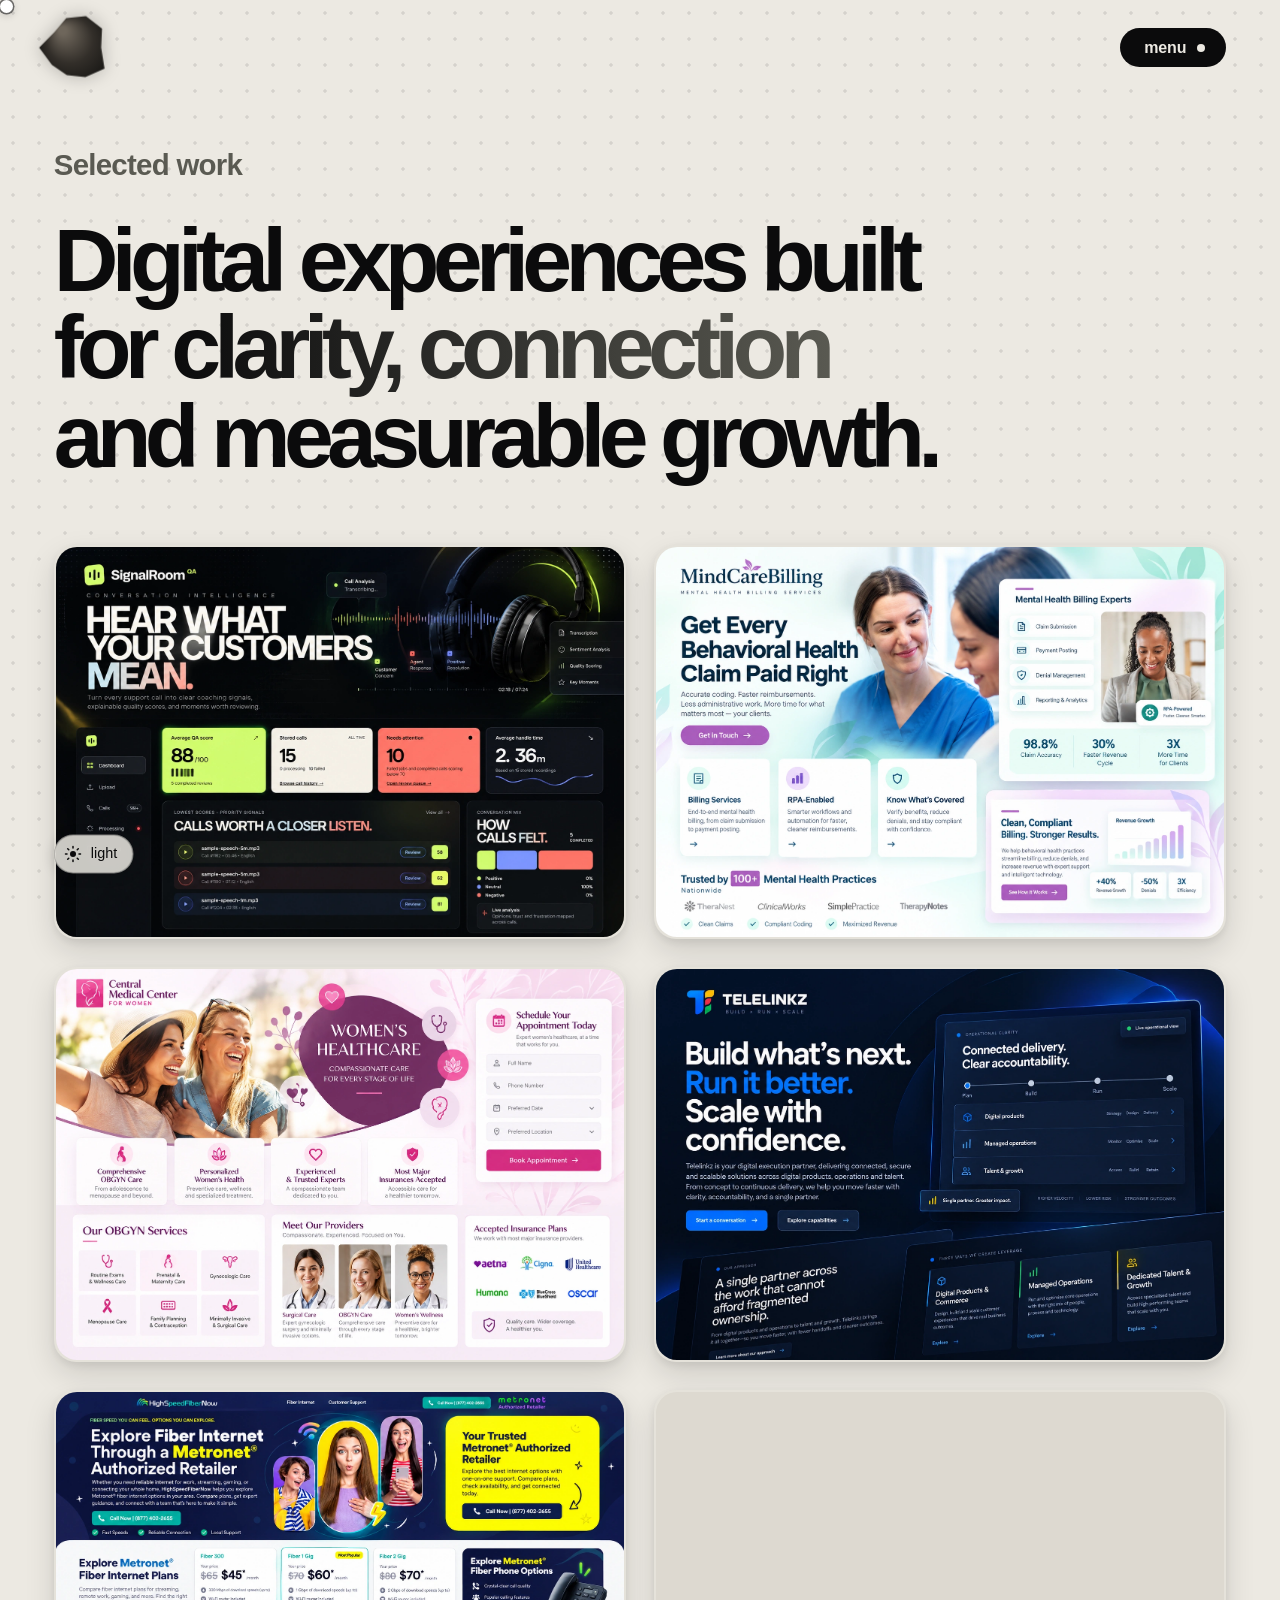
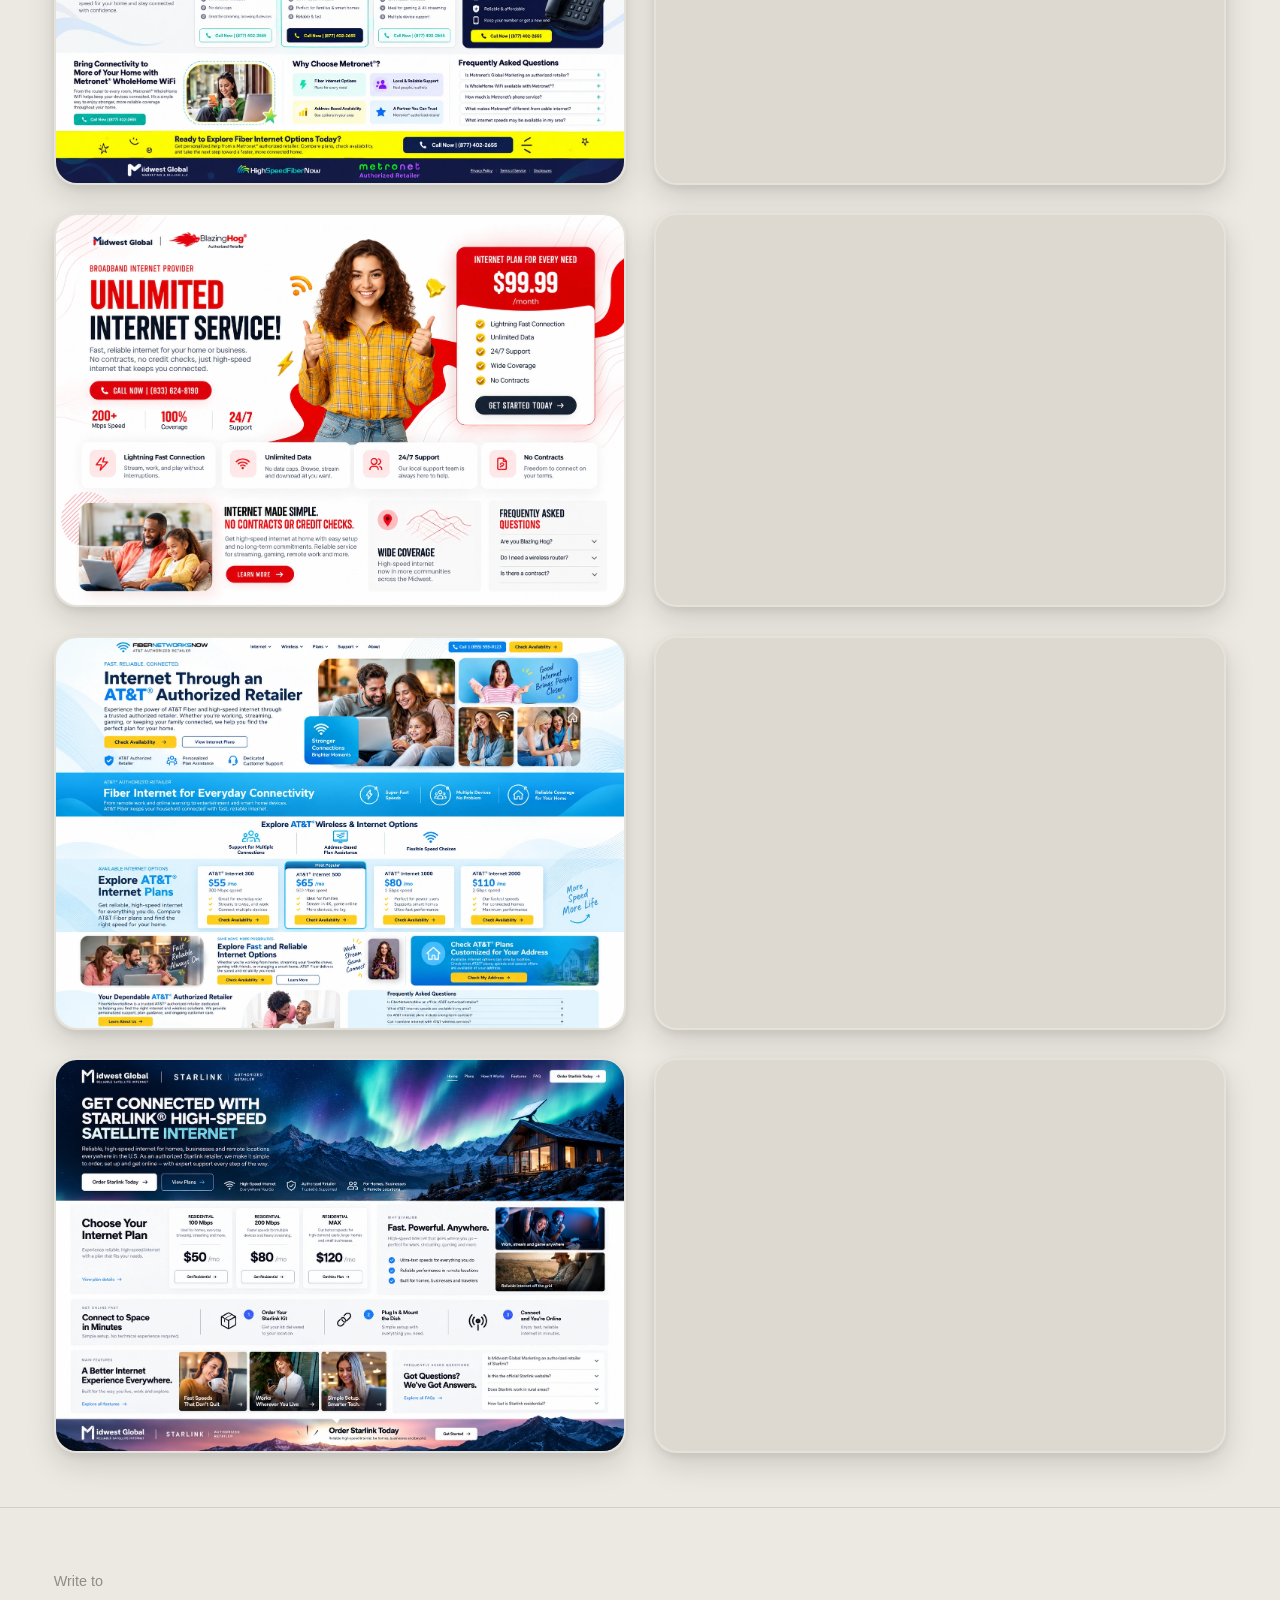
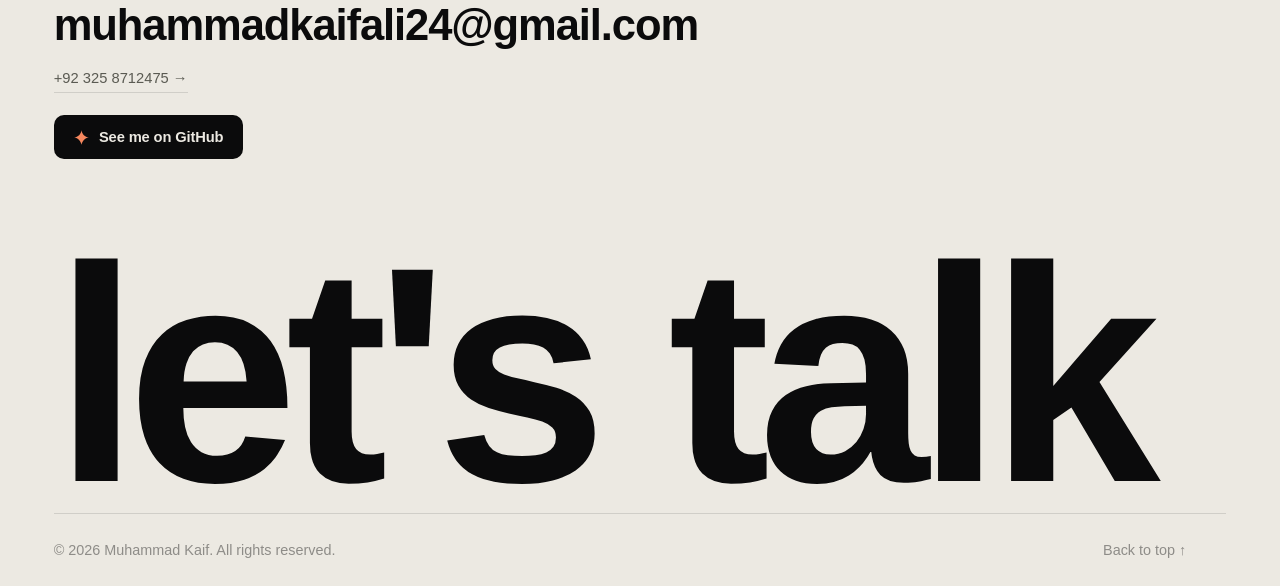
==== commit c6fc66fe: "links have been added links have been added" ====
--- a/work.html
+++ b/work.html
@@ -95,7 +95,7 @@
               <a
                 class="pcard"
                 id="mindcare-billing"
-                href="assets/mindcare-portfolio.webp"
+                href="https://mindcarebilling.com/"
                 target="_blank"
                 rel="noopener noreferrer"
                 data-cursor="view"
@@ -127,7 +127,7 @@
               <a
                 class="pcard"
                 id="central-medical-center"
-                href="assets/omc-portfolio.webp"
+                href="https://omc4women.com/"
                 target="_blank"
                 rel="noopener noreferrer"
                 data-cursor="view"
@@ -159,7 +159,7 @@
               <a
                 class="pcard"
                 id="telelinkz"
-                href="assets/telelinkz-portfolio.webp"
+                href="https://telelinkz.com/"
                 target="_blank"
                 rel="noopener noreferrer"
                 data-cursor="view"
@@ -191,7 +191,7 @@
               <a
                 class="pcard"
                 id="metronet"
-                href="assets/metronet-portfolio.webp"
+                href="https://highspeedfibernow.com/"
                 target="_blank"
                 rel="noopener noreferrer"
                 data-cursor="view"
@@ -223,7 +223,7 @@
               <a
                 class="pcard"
                 id="midwest-global"
-                href="assets/mwest-portfolio.webp"
+                href="https://www.mwestdigital.com/"
                 target="_blank"
                 rel="noopener noreferrer"
                 data-cursor="view"
@@ -255,7 +255,7 @@
               <a
                 class="pcard"
                 id="blazing-hog"
-                href="assets/blazinghog-portfolio.webp"
+                href="https://blazinghogdeals.com/"
                 target="_blank"
                 rel="noopener noreferrer"
                 data-cursor="view"
@@ -287,7 +287,7 @@
               <a
                 class="pcard"
                 id="brightspeed"
-                href="assets/brightspeed-portfolio.webp"
+                href="https://findfiberinternetnow.com/"
                 target="_blank"
                 rel="noopener noreferrer"
                 data-cursor="view"
@@ -319,7 +319,7 @@
               <a
                 class="pcard"
                 id="att-fiber"
-                href="assets/atnt-portfolio.webp"
+                href="https://www.fiberinternetoffersnow.com/"
                 target="_blank"
                 rel="noopener noreferrer"
                 data-cursor="view"
@@ -351,7 +351,7 @@
               <a
                 class="pcard"
                 id="att-fiber"
-                href="assets/atnt-portfolio.webp"
+                href="https://www.findbestinternetprovider.com/"
                 target="_blank"
                 rel="noopener noreferrer"
                 data-cursor="view"
@@ -383,7 +383,7 @@
               <a
                 class="pcard"
                 id="att-fiber"
-                href="assets/atnt-portfolio.webp"
+                href="https://reliablesatelliteinternet.com/"
                 target="_blank"
                 rel="noopener noreferrer"
                 data-cursor="view"
@@ -415,7 +415,7 @@
               <a
                 class="pcard"
                 id="att-fiber"
-                href="assets/atnt-portfolio.webp"
+                href="https://www.bestsatelliteinternetservice.com/"
                 target="_blank"
                 rel="noopener noreferrer"
                 data-cursor="view"
--- a/alpha.css
+++ b/alpha.css
@@ -3297,7 +3297,8 @@
 .pcard__award {
   position: absolute;
   top: clamp(0.8rem, 1.6vw, 1.3rem);
-  left: clamp(0.8rem, 1.6vw, 1.3rem);
+  right: clamp(0.8rem, 1.6vw, 1.3rem);
+  left: auto;
   z-index: 4;
   display: inline-flex;
   align-items: center;
@@ -3393,30 +3394,38 @@
   transition: transform 1.1s var(--ease-out) 0.08s;
 }
 
-.pcard__award--winner {
+.pcard__award--winner,
+.pcard__award--entry {
   border-color: transparent;
   background:
     linear-gradient(180deg, #100f0dc7, #080809d6) padding-box,
     linear-gradient(150deg, #e8c47899, #785a2838 45%, #e8c47873) border-box;
 }
 
-.pcard__award--winner .pcard__award-copy strong {
+.pcard__award--winner .pcard__award-copy strong,
+.pcard__award--entry .pcard__award-copy strong {
   color: #ecd39c;
 }
 
-.pcard__award--winner .pcard__award-copy em {
+.pcard__award--winner .pcard__award-copy em,
+.pcard__award--entry .pcard__award-copy em {
   color: #d8b46aad;
 }
 
-.pcard:hover .pcard__award--winner {
+.pcard__award--entry .pcard__award-medal stop:first-child {
+  stop-color: #f2d89b;
+}
+
+.pcard__award--entry .pcard__award-medal stop:last-child {
+  stop-color: #9b7134;
+}
+
+.pcard:hover .pcard__award--winner,
+.pcard:hover .pcard__award--entry {
   box-shadow:
     inset 0 1px #ffffff1f,
     0 2px 14px #0000004d,
     0 0 18px #d8b46a33;
-}
-
-.pcard:hover .pcard__award--entry {
-  border-color: #edede866;
 }
 
 @media (max-width: 720px) {
